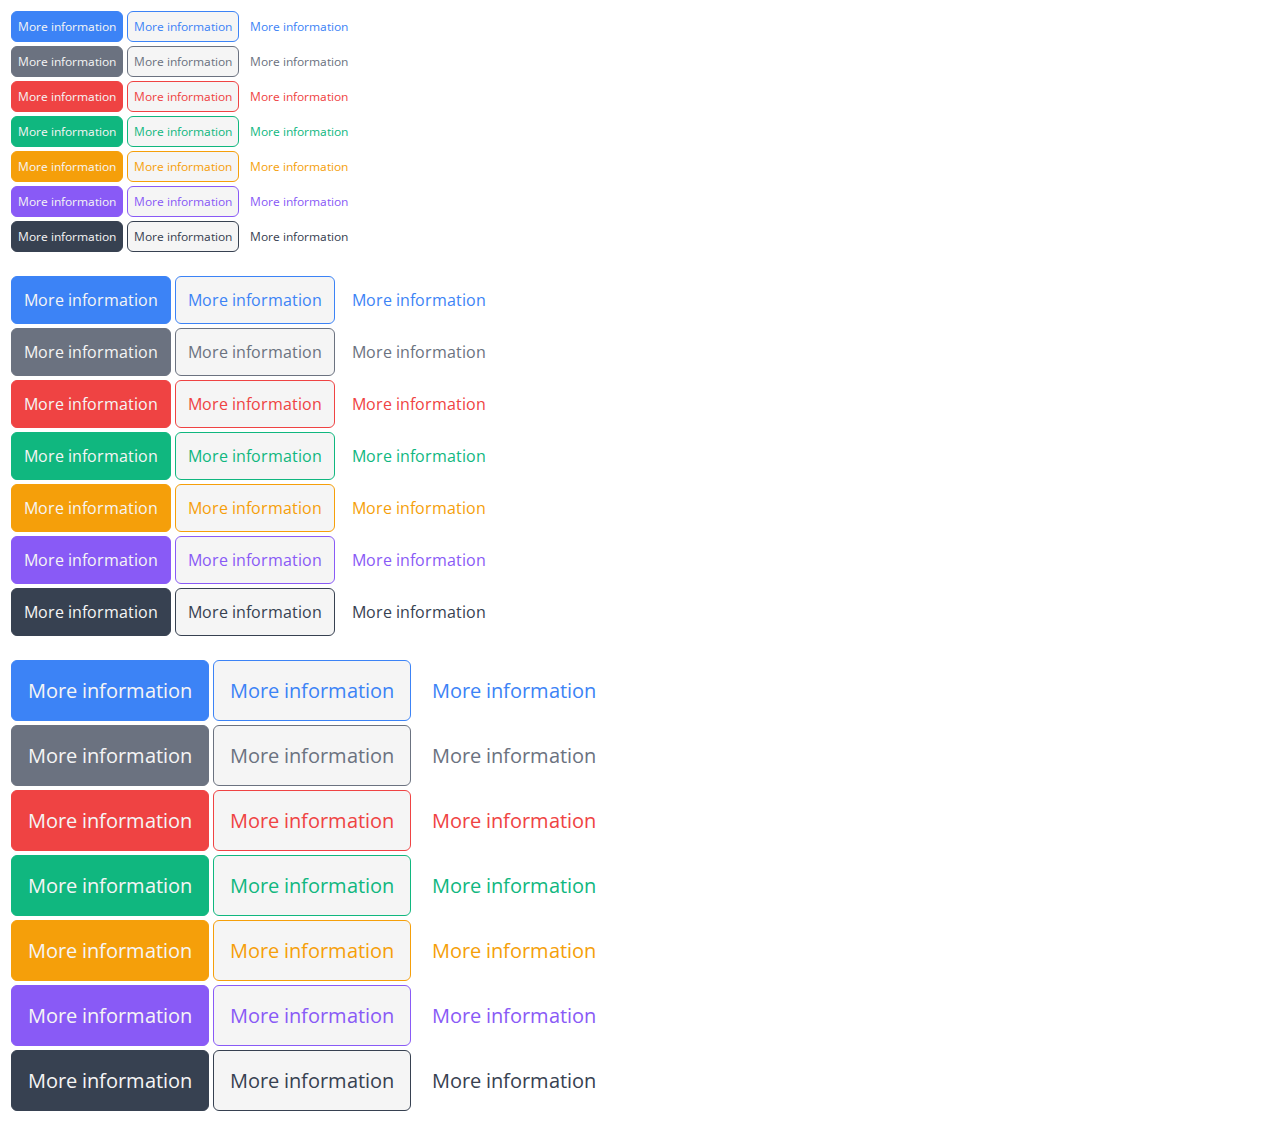
==== index.html @ 3acd59e0 "implemented dark mode" ====
<!DOCTYPE html>
<html lang="en">
<head>
    <meta charset="UTF-8">
    <meta name="viewport" content="width=device-width, initial-scale=1.0">
    <title>Nimbus CSS</title>
    <link rel="stylesheet" href="./css/main.css">

    <style>
        .box {
            background-color: red;
            margin: 10px;
            height: 50px;
            display: flex;
            justify-content: center;
            align-items: center;
        }
    </style>
</head>
<body>

    <!------------------>
    <!-- BUTTON TABLE -->
    <!------------------>

    <!-- Light mode -->
    <table>
        <tr>
            <td><a class="c-button c-button--size-small">More information</a></td>
            <td><a class="c-button c-button--size-small c-button--importance-secondary">More information</a></td>
            <td><a class="c-button c-button--size-small c-button--importance-terciary">More information</a></td>
        </tr>
        <tr>
            <td><a class="c-button c-button--size-small c-button--color-secondary">More information</a></td>
            <td><a class="c-button c-button--size-small c-button--color-secondary c-button--importance-secondary">More information</a></td>
            <td><a class="c-button c-button--size-small c-button--color-secondary c-button--importance-terciary">More information</a></td>
        </tr>
        <tr>
            <td><a class="c-button c-button--size-small c-button--color-danger">More information</a></td>
            <td><a class="c-button c-button--size-small c-button--color-danger c-button--importance-secondary">More information</a></td>
            <td><a class="c-button c-button--size-small c-button--color-danger c-button--importance-terciary">More information</a></td>
        </tr>
        <tr>
            <td><a class="c-button c-button--size-small c-button--color-success">More information</a></td>
            <td><a class="c-button c-button--size-small c-button--color-success c-button--importance-secondary">More information</a></td>
            <td><a class="c-button c-button--size-small c-button--color-success c-button--importance-terciary">More information</a></td>
        </tr>
        <tr>
            <td><a class="c-button c-button--size-small c-button--color-warning">More information</a></td>
            <td><a class="c-button c-button--size-small c-button--color-warning c-button--importance-secondary">More information</a></td>
            <td><a class="c-button c-button--size-small c-button--color-warning c-button--importance-terciary">More information</a></td>
        </tr>
        <tr>
            <td><a class="c-button c-button--size-small c-button--color-info">More information</a></td>
            <td><a class="c-button c-button--size-small c-button--color-info c-button--importance-secondary">More information</a></td>
            <td><a class="c-button c-button--size-small c-button--color-info c-button--importance-terciary">More information</a></td>
        </tr>
        <tr>
            <td><a class="c-button c-button--size-small c-button--color-dark">More information</a></td>
            <td><a class="c-button c-button--size-small c-button--color-dark c-button--importance-secondary">More information</a></td>
            <td><a class="c-button c-button--size-small c-button--color-dark c-button--importance-terciary">More information</a></td>
        </tr>
    </table>

    <br>

    <table>
        <tr>
            <td><a class="c-button">More information</a></td>
            <td><a class="c-button c-button--importance-secondary">More information</a></td>
            <td><a class="c-button c-button--importance-terciary">More information</a></td>
        </tr>
        <tr>
            <td><a class="c-button c-button--color-secondary">More information</a></td>
            <td><a class="c-button c-button--color-secondary c-button--importance-secondary">More information</a></td>
            <td><a class="c-button c-button--color-secondary c-button--importance-terciary">More information</a></td>
        </tr>
        <tr>
            <td><a class="c-button c-button--color-danger">More information</a></td>
            <td><a class="c-button c-button--color-danger c-button--importance-secondary">More information</a></td>
            <td><a class="c-button c-button--color-danger c-button--importance-terciary">More information</a></td>
        </tr>
        <tr>
            <td><a class="c-button c-button--color-success">More information</a></td>
            <td><a class="c-button c-button--color-success c-button--importance-secondary">More information</a></td>
            <td><a class="c-button c-button--color-success c-button--importance-terciary">More information</a></td>
        </tr>
        <tr>
            <td><a class="c-button c-button--color-warning">More information</a></td>
            <td><a class="c-button c-button--color-warning c-button--importance-secondary">More information</a></td>
            <td><a class="c-button c-button--color-warning c-button--importance-terciary">More information</a></td>
        </tr>
        <tr>
            <td><a class="c-button c-button--color-info">More information</a></td>
            <td><a class="c-button c-button--color-info c-button--importance-secondary">More information</a></td>
            <td><a class="c-button c-button--color-info c-button--importance-terciary">More information</a></td>
        </tr>
        <tr>
            <td><a class="c-button c-button--color-dark">More information</a></td>
            <td><a class="c-button c-button--color-dark c-button--importance-secondary">More information</a></td>
            <td><a class="c-button c-button--color-dark c-button--importance-terciary">More information</a></td>
        </tr>
    </table>

    <br>

    <table>
        <tr>
            <td><a class="c-button c-button--size-large">More information</a></td>
            <td><a class="c-button c-button--size-large c-button--importance-secondary">More information</a></td>
            <td><a class="c-button c-button--size-large c-button--importance-terciary">More information</a></td>
        </tr>
        <tr>
            <td><a class="c-button c-button--size-large c-button--color-secondary">More information</a></td>
            <td><a class="c-button c-button--size-large c-button--color-secondary c-button--importance-secondary">More information</a></td>
            <td><a class="c-button c-button--size-large c-button--color-secondary c-button--importance-terciary">More information</a></td>
        </tr>
        <tr>
            <td><a class="c-button c-button--size-large c-button--color-danger">More information</a></td>
            <td><a class="c-button c-button--size-large c-button--color-danger c-button--importance-secondary">More information</a></td>
            <td><a class="c-button c-button--size-large c-button--color-danger c-button--importance-terciary">More information</a></td>
        </tr>
        <tr>
            <td><a class="c-button c-button--size-large c-button--color-success">More information</a></td>
            <td><a class="c-button c-button--size-large c-button--color-success c-button--importance-secondary">More information</a></td>
            <td><a class="c-button c-button--size-large c-button--color-success c-button--importance-terciary">More information</a></td>
        </tr>
        <tr>
            <td><a class="c-button c-button--size-large c-button--color-warning">More information</a></td>
            <td><a class="c-button c-button--size-large c-button--color-warning c-button--importance-secondary">More information</a></td>
            <td><a class="c-button c-button--size-large c-button--color-warning c-button--importance-terciary">More information</a></td>
        </tr>
        <tr>
            <td><a class="c-button c-button--size-large c-button--color-info">More information</a></td>
            <td><a class="c-button c-button--size-large c-button--color-info c-button--importance-secondary">More information</a></td>
            <td><a class="c-button c-button--size-large c-button--color-info c-button--importance-terciary">More information</a></td>
        </tr>
        <tr>
            <td><a class="c-button c-button--size-large c-button--color-dark">More information</a></td>
            <td><a class="c-button c-button--size-large c-button--color-dark c-button--importance-secondary">More information</a></td>
            <td><a class="c-button c-button--size-large c-button--color-dark c-button--importance-terciary">More information</a></td>
        </tr>
    </table>
</body>
</html>
---- css/main.css ----
/* Utilities */
/*
Nimbus CSS - Made by alesbe (https://github.com/alesbe)
MIT License - 2023
*/
/* Layouts */
@import url("https://fonts.googleapis.com/css2?family=Open+Sans:ital,wght@0,300..800;1,300..800&display=swap");
.l-area-2 {
  display: grid;
  grid-template-areas: "ab";
}
.l-area-2--ab {
  grid-template-areas: "ab";
}
.l-area-2--ab-vertical {
  grid-template-areas: "a""b";
}
.l-area-2--ab-horizontal {
  grid-template-areas: "a b ";
}
.l-area-2--ba {
  grid-template-areas: "ba";
}
.l-area-2--ba-vertical {
  grid-template-areas: "b""a";
}
.l-area-2--ba-horizontal {
  grid-template-areas: "b a ";
}
.l-area__a {
  grid-area: a;
}
.l-area__b {
  grid-area: b;
}
.l-area-3 {
  display: grid;
  grid-template-areas: "abc";
}
.l-area-3--abc {
  grid-template-areas: "abc";
}
.l-area-3--abc-vertical {
  grid-template-areas: "a""b""c";
}
.l-area-3--abc-horizontal {
  grid-template-areas: "a b c ";
}
.l-area-3--acb {
  grid-template-areas: "acb";
}
.l-area-3--acb-vertical {
  grid-template-areas: "a""c""b";
}
.l-area-3--acb-horizontal {
  grid-template-areas: "a c b ";
}
.l-area-3--bac {
  grid-template-areas: "bac";
}
.l-area-3--bac-vertical {
  grid-template-areas: "b""a""c";
}
.l-area-3--bac-horizontal {
  grid-template-areas: "b a c ";
}
.l-area-3--bca {
  grid-template-areas: "bca";
}
.l-area-3--bca-vertical {
  grid-template-areas: "b""c""a";
}
.l-area-3--bca-horizontal {
  grid-template-areas: "b c a ";
}
.l-area-3--cab {
  grid-template-areas: "cab";
}
.l-area-3--cab-vertical {
  grid-template-areas: "c""a""b";
}
.l-area-3--cab-horizontal {
  grid-template-areas: "c a b ";
}
.l-area-3--cba {
  grid-template-areas: "cba";
}
.l-area-3--cba-vertical {
  grid-template-areas: "c""b""a";
}
.l-area-3--cba-horizontal {
  grid-template-areas: "c b a ";
}
.l-area__a {
  grid-area: a;
}
.l-area__b {
  grid-area: b;
}
.l-area__c {
  grid-area: c;
}
.l-area-4 {
  display: grid;
  grid-template-areas: "abcd";
}
.l-area-4--abcd {
  grid-template-areas: "abcd";
}
.l-area-4--abcd-vertical {
  grid-template-areas: "a""b""c""d";
}
.l-area-4--abcd-horizontal {
  grid-template-areas: "a b c d ";
}
.l-area-4--bacd {
  grid-template-areas: "bacd";
}
.l-area-4--bacd-vertical {
  grid-template-areas: "b""a""c""d";
}
.l-area-4--bacd-horizontal {
  grid-template-areas: "b a c d ";
}
.l-area-4--cabd {
  grid-template-areas: "cabd";
}
.l-area-4--cabd-vertical {
  grid-template-areas: "c""a""b""d";
}
.l-area-4--cabd-horizontal {
  grid-template-areas: "c a b d ";
}
.l-area-4--acbd {
  grid-template-areas: "acbd";
}
.l-area-4--acbd-vertical {
  grid-template-areas: "a""c""b""d";
}
.l-area-4--acbd-horizontal {
  grid-template-areas: "a c b d ";
}
.l-area-4--bcad {
  grid-template-areas: "bcad";
}
.l-area-4--bcad-vertical {
  grid-template-areas: "b""c""a""d";
}
.l-area-4--bcad-horizontal {
  grid-template-areas: "b c a d ";
}
.l-area-4--cbad {
  grid-template-areas: "cbad";
}
.l-area-4--cbad-vertical {
  grid-template-areas: "c""b""a""d";
}
.l-area-4--cbad-horizontal {
  grid-template-areas: "c b a d ";
}
.l-area-4--cbda {
  grid-template-areas: "cbda";
}
.l-area-4--cbda-vertical {
  grid-template-areas: "c""b""d""a";
}
.l-area-4--cbda-horizontal {
  grid-template-areas: "c b d a ";
}
.l-area-4--bcda {
  grid-template-areas: "bcda";
}
.l-area-4--bcda-vertical {
  grid-template-areas: "b""c""d""a";
}
.l-area-4--bcda-horizontal {
  grid-template-areas: "b c d a ";
}
.l-area-4--dcba {
  grid-template-areas: "dcba";
}
.l-area-4--dcba-vertical {
  grid-template-areas: "d""c""b""a";
}
.l-area-4--dcba-horizontal {
  grid-template-areas: "d c b a ";
}
.l-area-4--cdba {
  grid-template-areas: "cdba";
}
.l-area-4--cdba-vertical {
  grid-template-areas: "c""d""b""a";
}
.l-area-4--cdba-horizontal {
  grid-template-areas: "c d b a ";
}
.l-area-4--bdca {
  grid-template-areas: "bdca";
}
.l-area-4--bdca-vertical {
  grid-template-areas: "b""d""c""a";
}
.l-area-4--bdca-horizontal {
  grid-template-areas: "b d c a ";
}
.l-area-4--dbca {
  grid-template-areas: "dbca";
}
.l-area-4--dbca-vertical {
  grid-template-areas: "d""b""c""a";
}
.l-area-4--dbca-horizontal {
  grid-template-areas: "d b c a ";
}
.l-area-4--dacb {
  grid-template-areas: "dacb";
}
.l-area-4--dacb-vertical {
  grid-template-areas: "d""a""c""b";
}
.l-area-4--dacb-horizontal {
  grid-template-areas: "d a c b ";
}
.l-area-4--adcb {
  grid-template-areas: "adcb";
}
.l-area-4--adcb-vertical {
  grid-template-areas: "a""d""c""b";
}
.l-area-4--adcb-horizontal {
  grid-template-areas: "a d c b ";
}
.l-area-4--cdab {
  grid-template-areas: "cdab";
}
.l-area-4--cdab-vertical {
  grid-template-areas: "c""d""a""b";
}
.l-area-4--cdab-horizontal {
  grid-template-areas: "c d a b ";
}
.l-area-4--dcab {
  grid-template-areas: "dcab";
}
.l-area-4--dcab-vertical {
  grid-template-areas: "d""c""a""b";
}
.l-area-4--dcab-horizontal {
  grid-template-areas: "d c a b ";
}
.l-area-4--acdb {
  grid-template-areas: "acdb";
}
.l-area-4--acdb-vertical {
  grid-template-areas: "a""c""d""b";
}
.l-area-4--acdb-horizontal {
  grid-template-areas: "a c d b ";
}
.l-area-4--cadb {
  grid-template-areas: "cadb";
}
.l-area-4--cadb-vertical {
  grid-template-areas: "c""a""d""b";
}
.l-area-4--cadb-horizontal {
  grid-template-areas: "c a d b ";
}
.l-area-4--badc {
  grid-template-areas: "badc";
}
.l-area-4--badc-vertical {
  grid-template-areas: "b""a""d""c";
}
.l-area-4--badc-horizontal {
  grid-template-areas: "b a d c ";
}
.l-area-4--abdc {
  grid-template-areas: "abdc";
}
.l-area-4--abdc-vertical {
  grid-template-areas: "a""b""d""c";
}
.l-area-4--abdc-horizontal {
  grid-template-areas: "a b d c ";
}
.l-area-4--dbac {
  grid-template-areas: "dbac";
}
.l-area-4--dbac-vertical {
  grid-template-areas: "d""b""a""c";
}
.l-area-4--dbac-horizontal {
  grid-template-areas: "d b a c ";
}
.l-area-4--bdac {
  grid-template-areas: "bdac";
}
.l-area-4--bdac-vertical {
  grid-template-areas: "b""d""a""c";
}
.l-area-4--bdac-horizontal {
  grid-template-areas: "b d a c ";
}
.l-area-4--adbc {
  grid-template-areas: "adbc";
}
.l-area-4--adbc-vertical {
  grid-template-areas: "a""d""b""c";
}
.l-area-4--adbc-horizontal {
  grid-template-areas: "a d b c ";
}
.l-area-4--dabc {
  grid-template-areas: "dabc";
}
.l-area-4--dabc-vertical {
  grid-template-areas: "d""a""b""c";
}
.l-area-4--dabc-horizontal {
  grid-template-areas: "d a b c ";
}
.l-area__a {
  grid-area: a;
}
.l-area__b {
  grid-area: b;
}
.l-area__c {
  grid-area: c;
}
.l-area__d {
  grid-area: d;
}

@media (min-width: 576px) {
  .l-area-2\@movil {
    display: grid;
    grid-template-areas: "ab";
  }
  .l-area-2--ab\@movil {
    grid-template-areas: "ab";
  }
  .l-area-2--ab-vertical\@movil {
    grid-template-areas: "a""b";
  }
  .l-area-2--ab-horizontal\@movil {
    grid-template-areas: "a b ";
  }
  .l-area-2--ba\@movil {
    grid-template-areas: "ba";
  }
  .l-area-2--ba-vertical\@movil {
    grid-template-areas: "b""a";
  }
  .l-area-2--ba-horizontal\@movil {
    grid-template-areas: "b a ";
  }
  .l-area__a\@movil {
    grid-area: a;
  }
  .l-area__b\@movil {
    grid-area: b;
  }
  .l-area-3\@movil {
    display: grid;
    grid-template-areas: "abc";
  }
  .l-area-3--abc\@movil {
    grid-template-areas: "abc";
  }
  .l-area-3--abc-vertical\@movil {
    grid-template-areas: "a""b""c";
  }
  .l-area-3--abc-horizontal\@movil {
    grid-template-areas: "a b c ";
  }
  .l-area-3--acb\@movil {
    grid-template-areas: "acb";
  }
  .l-area-3--acb-vertical\@movil {
    grid-template-areas: "a""c""b";
  }
  .l-area-3--acb-horizontal\@movil {
    grid-template-areas: "a c b ";
  }
  .l-area-3--bac\@movil {
    grid-template-areas: "bac";
  }
  .l-area-3--bac-vertical\@movil {
    grid-template-areas: "b""a""c";
  }
  .l-area-3--bac-horizontal\@movil {
    grid-template-areas: "b a c ";
  }
  .l-area-3--bca\@movil {
    grid-template-areas: "bca";
  }
  .l-area-3--bca-vertical\@movil {
    grid-template-areas: "b""c""a";
  }
  .l-area-3--bca-horizontal\@movil {
    grid-template-areas: "b c a ";
  }
  .l-area-3--cab\@movil {
    grid-template-areas: "cab";
  }
  .l-area-3--cab-vertical\@movil {
    grid-template-areas: "c""a""b";
  }
  .l-area-3--cab-horizontal\@movil {
    grid-template-areas: "c a b ";
  }
  .l-area-3--cba\@movil {
    grid-template-areas: "cba";
  }
  .l-area-3--cba-vertical\@movil {
    grid-template-areas: "c""b""a";
  }
  .l-area-3--cba-horizontal\@movil {
    grid-template-areas: "c b a ";
  }
  .l-area__a\@movil {
    grid-area: a;
  }
  .l-area__b\@movil {
    grid-area: b;
  }
  .l-area__c\@movil {
    grid-area: c;
  }
  .l-area-4\@movil {
    display: grid;
    grid-template-areas: "abcd";
  }
  .l-area-4--abcd\@movil {
    grid-template-areas: "abcd";
  }
  .l-area-4--abcd-vertical\@movil {
    grid-template-areas: "a""b""c""d";
  }
  .l-area-4--abcd-horizontal\@movil {
    grid-template-areas: "a b c d ";
  }
  .l-area-4--bacd\@movil {
    grid-template-areas: "bacd";
  }
  .l-area-4--bacd-vertical\@movil {
    grid-template-areas: "b""a""c""d";
  }
  .l-area-4--bacd-horizontal\@movil {
    grid-template-areas: "b a c d ";
  }
  .l-area-4--cabd\@movil {
    grid-template-areas: "cabd";
  }
  .l-area-4--cabd-vertical\@movil {
    grid-template-areas: "c""a""b""d";
  }
  .l-area-4--cabd-horizontal\@movil {
    grid-template-areas: "c a b d ";
  }
  .l-area-4--acbd\@movil {
    grid-template-areas: "acbd";
  }
  .l-area-4--acbd-vertical\@movil {
    grid-template-areas: "a""c""b""d";
  }
  .l-area-4--acbd-horizontal\@movil {
    grid-template-areas: "a c b d ";
  }
  .l-area-4--bcad\@movil {
    grid-template-areas: "bcad";
  }
  .l-area-4--bcad-vertical\@movil {
    grid-template-areas: "b""c""a""d";
  }
  .l-area-4--bcad-horizontal\@movil {
    grid-template-areas: "b c a d ";
  }
  .l-area-4--cbad\@movil {
    grid-template-areas: "cbad";
  }
  .l-area-4--cbad-vertical\@movil {
    grid-template-areas: "c""b""a""d";
  }
  .l-area-4--cbad-horizontal\@movil {
    grid-template-areas: "c b a d ";
  }
  .l-area-4--cbda\@movil {
    grid-template-areas: "cbda";
  }
  .l-area-4--cbda-vertical\@movil {
    grid-template-areas: "c""b""d""a";
  }
  .l-area-4--cbda-horizontal\@movil {
    grid-template-areas: "c b d a ";
  }
  .l-area-4--bcda\@movil {
    grid-template-areas: "bcda";
  }
  .l-area-4--bcda-vertical\@movil {
    grid-template-areas: "b""c""d""a";
  }
  .l-area-4--bcda-horizontal\@movil {
    grid-template-areas: "b c d a ";
  }
  .l-area-4--dcba\@movil {
    grid-template-areas: "dcba";
  }
  .l-area-4--dcba-vertical\@movil {
    grid-template-areas: "d""c""b""a";
  }
  .l-area-4--dcba-horizontal\@movil {
    grid-template-areas: "d c b a ";
  }
  .l-area-4--cdba\@movil {
    grid-template-areas: "cdba";
  }
  .l-area-4--cdba-vertical\@movil {
    grid-template-areas: "c""d""b""a";
  }
  .l-area-4--cdba-horizontal\@movil {
    grid-template-areas: "c d b a ";
  }
  .l-area-4--bdca\@movil {
    grid-template-areas: "bdca";
  }
  .l-area-4--bdca-vertical\@movil {
    grid-template-areas: "b""d""c""a";
  }
  .l-area-4--bdca-horizontal\@movil {
    grid-template-areas: "b d c a ";
  }
  .l-area-4--dbca\@movil {
    grid-template-areas: "dbca";
  }
  .l-area-4--dbca-vertical\@movil {
    grid-template-areas: "d""b""c""a";
  }
  .l-area-4--dbca-horizontal\@movil {
    grid-template-areas: "d b c a ";
  }
  .l-area-4--dacb\@movil {
    grid-template-areas: "dacb";
  }
  .l-area-4--dacb-vertical\@movil {
    grid-template-areas: "d""a""c""b";
  }
  .l-area-4--dacb-horizontal\@movil {
    grid-template-areas: "d a c b ";
  }
  .l-area-4--adcb\@movil {
    grid-template-areas: "adcb";
  }
  .l-area-4--adcb-vertical\@movil {
    grid-template-areas: "a""d""c""b";
  }
  .l-area-4--adcb-horizontal\@movil {
    grid-template-areas: "a d c b ";
  }
  .l-area-4--cdab\@movil {
    grid-template-areas: "cdab";
  }
  .l-area-4--cdab-vertical\@movil {
    grid-template-areas: "c""d""a""b";
  }
  .l-area-4--cdab-horizontal\@movil {
    grid-template-areas: "c d a b ";
  }
  .l-area-4--dcab\@movil {
    grid-template-areas: "dcab";
  }
  .l-area-4--dcab-vertical\@movil {
    grid-template-areas: "d""c""a""b";
  }
  .l-area-4--dcab-horizontal\@movil {
    grid-template-areas: "d c a b ";
  }
  .l-area-4--acdb\@movil {
    grid-template-areas: "acdb";
  }
  .l-area-4--acdb-vertical\@movil {
    grid-template-areas: "a""c""d""b";
  }
  .l-area-4--acdb-horizontal\@movil {
    grid-template-areas: "a c d b ";
  }
  .l-area-4--cadb\@movil {
    grid-template-areas: "cadb";
  }
  .l-area-4--cadb-vertical\@movil {
    grid-template-areas: "c""a""d""b";
  }
  .l-area-4--cadb-horizontal\@movil {
    grid-template-areas: "c a d b ";
  }
  .l-area-4--badc\@movil {
    grid-template-areas: "badc";
  }
  .l-area-4--badc-vertical\@movil {
    grid-template-areas: "b""a""d""c";
  }
  .l-area-4--badc-horizontal\@movil {
    grid-template-areas: "b a d c ";
  }
  .l-area-4--abdc\@movil {
    grid-template-areas: "abdc";
  }
  .l-area-4--abdc-vertical\@movil {
    grid-template-areas: "a""b""d""c";
  }
  .l-area-4--abdc-horizontal\@movil {
    grid-template-areas: "a b d c ";
  }
  .l-area-4--dbac\@movil {
    grid-template-areas: "dbac";
  }
  .l-area-4--dbac-vertical\@movil {
    grid-template-areas: "d""b""a""c";
  }
  .l-area-4--dbac-horizontal\@movil {
    grid-template-areas: "d b a c ";
  }
  .l-area-4--bdac\@movil {
    grid-template-areas: "bdac";
  }
  .l-area-4--bdac-vertical\@movil {
    grid-template-areas: "b""d""a""c";
  }
  .l-area-4--bdac-horizontal\@movil {
    grid-template-areas: "b d a c ";
  }
  .l-area-4--adbc\@movil {
    grid-template-areas: "adbc";
  }
  .l-area-4--adbc-vertical\@movil {
    grid-template-areas: "a""d""b""c";
  }
  .l-area-4--adbc-horizontal\@movil {
    grid-template-areas: "a d b c ";
  }
  .l-area-4--dabc\@movil {
    grid-template-areas: "dabc";
  }
  .l-area-4--dabc-vertical\@movil {
    grid-template-areas: "d""a""b""c";
  }
  .l-area-4--dabc-horizontal\@movil {
    grid-template-areas: "d a b c ";
  }
  .l-area__a\@movil {
    grid-area: a;
  }
  .l-area__b\@movil {
    grid-area: b;
  }
  .l-area__c\@movil {
    grid-area: c;
  }
  .l-area__d\@movil {
    grid-area: d;
  }
}
@media (min-width: 768px) {
  .l-area-2\@tablet {
    display: grid;
    grid-template-areas: "ab";
  }
  .l-area-2--ab\@tablet {
    grid-template-areas: "ab";
  }
  .l-area-2--ab-vertical\@tablet {
    grid-template-areas: "a""b";
  }
  .l-area-2--ab-horizontal\@tablet {
    grid-template-areas: "a b ";
  }
  .l-area-2--ba\@tablet {
    grid-template-areas: "ba";
  }
  .l-area-2--ba-vertical\@tablet {
    grid-template-areas: "b""a";
  }
  .l-area-2--ba-horizontal\@tablet {
    grid-template-areas: "b a ";
  }
  .l-area__a\@tablet {
    grid-area: a;
  }
  .l-area__b\@tablet {
    grid-area: b;
  }
  .l-area-3\@tablet {
    display: grid;
    grid-template-areas: "abc";
  }
  .l-area-3--abc\@tablet {
    grid-template-areas: "abc";
  }
  .l-area-3--abc-vertical\@tablet {
    grid-template-areas: "a""b""c";
  }
  .l-area-3--abc-horizontal\@tablet {
    grid-template-areas: "a b c ";
  }
  .l-area-3--acb\@tablet {
    grid-template-areas: "acb";
  }
  .l-area-3--acb-vertical\@tablet {
    grid-template-areas: "a""c""b";
  }
  .l-area-3--acb-horizontal\@tablet {
    grid-template-areas: "a c b ";
  }
  .l-area-3--bac\@tablet {
    grid-template-areas: "bac";
  }
  .l-area-3--bac-vertical\@tablet {
    grid-template-areas: "b""a""c";
  }
  .l-area-3--bac-horizontal\@tablet {
    grid-template-areas: "b a c ";
  }
  .l-area-3--bca\@tablet {
    grid-template-areas: "bca";
  }
  .l-area-3--bca-vertical\@tablet {
    grid-template-areas: "b""c""a";
  }
  .l-area-3--bca-horizontal\@tablet {
    grid-template-areas: "b c a ";
  }
  .l-area-3--cab\@tablet {
    grid-template-areas: "cab";
  }
  .l-area-3--cab-vertical\@tablet {
    grid-template-areas: "c""a""b";
  }
  .l-area-3--cab-horizontal\@tablet {
    grid-template-areas: "c a b ";
  }
  .l-area-3--cba\@tablet {
    grid-template-areas: "cba";
  }
  .l-area-3--cba-vertical\@tablet {
    grid-template-areas: "c""b""a";
  }
  .l-area-3--cba-horizontal\@tablet {
    grid-template-areas: "c b a ";
  }
  .l-area__a\@tablet {
    grid-area: a;
  }
  .l-area__b\@tablet {
    grid-area: b;
  }
  .l-area__c\@tablet {
    grid-area: c;
  }
  .l-area-4\@tablet {
    display: grid;
    grid-template-areas: "abcd";
  }
  .l-area-4--abcd\@tablet {
    grid-template-areas: "abcd";
  }
  .l-area-4--abcd-vertical\@tablet {
    grid-template-areas: "a""b""c""d";
  }
  .l-area-4--abcd-horizontal\@tablet {
    grid-template-areas: "a b c d ";
  }
  .l-area-4--bacd\@tablet {
    grid-template-areas: "bacd";
  }
  .l-area-4--bacd-vertical\@tablet {
    grid-template-areas: "b""a""c""d";
  }
  .l-area-4--bacd-horizontal\@tablet {
    grid-template-areas: "b a c d ";
  }
  .l-area-4--cabd\@tablet {
    grid-template-areas: "cabd";
  }
  .l-area-4--cabd-vertical\@tablet {
    grid-template-areas: "c""a""b""d";
  }
  .l-area-4--cabd-horizontal\@tablet {
    grid-template-areas: "c a b d ";
  }
  .l-area-4--acbd\@tablet {
    grid-template-areas: "acbd";
  }
  .l-area-4--acbd-vertical\@tablet {
    grid-template-areas: "a""c""b""d";
  }
  .l-area-4--acbd-horizontal\@tablet {
    grid-template-areas: "a c b d ";
  }
  .l-area-4--bcad\@tablet {
    grid-template-areas: "bcad";
  }
  .l-area-4--bcad-vertical\@tablet {
    grid-template-areas: "b""c""a""d";
  }
  .l-area-4--bcad-horizontal\@tablet {
    grid-template-areas: "b c a d ";
  }
  .l-area-4--cbad\@tablet {
    grid-template-areas: "cbad";
  }
  .l-area-4--cbad-vertical\@tablet {
    grid-template-areas: "c""b""a""d";
  }
  .l-area-4--cbad-horizontal\@tablet {
    grid-template-areas: "c b a d ";
  }
  .l-area-4--cbda\@tablet {
    grid-template-areas: "cbda";
  }
  .l-area-4--cbda-vertical\@tablet {
    grid-template-areas: "c""b""d""a";
  }
  .l-area-4--cbda-horizontal\@tablet {
    grid-template-areas: "c b d a ";
  }
  .l-area-4--bcda\@tablet {
    grid-template-areas: "bcda";
  }
  .l-area-4--bcda-vertical\@tablet {
    grid-template-areas: "b""c""d""a";
  }
  .l-area-4--bcda-horizontal\@tablet {
    grid-template-areas: "b c d a ";
  }
  .l-area-4--dcba\@tablet {
    grid-template-areas: "dcba";
  }
  .l-area-4--dcba-vertical\@tablet {
    grid-template-areas: "d""c""b""a";
  }
  .l-area-4--dcba-horizontal\@tablet {
    grid-template-areas: "d c b a ";
  }
  .l-area-4--cdba\@tablet {
    grid-template-areas: "cdba";
  }
  .l-area-4--cdba-vertical\@tablet {
    grid-template-areas: "c""d""b""a";
  }
  .l-area-4--cdba-horizontal\@tablet {
    grid-template-areas: "c d b a ";
  }
  .l-area-4--bdca\@tablet {
    grid-template-areas: "bdca";
  }
  .l-area-4--bdca-vertical\@tablet {
    grid-template-areas: "b""d""c""a";
  }
  .l-area-4--bdca-horizontal\@tablet {
    grid-template-areas: "b d c a ";
  }
  .l-area-4--dbca\@tablet {
    grid-template-areas: "dbca";
  }
  .l-area-4--dbca-vertical\@tablet {
    grid-template-areas: "d""b""c""a";
  }
  .l-area-4--dbca-horizontal\@tablet {
    grid-template-areas: "d b c a ";
  }
  .l-area-4--dacb\@tablet {
    grid-template-areas: "dacb";
  }
  .l-area-4--dacb-vertical\@tablet {
    grid-template-areas: "d""a""c""b";
  }
  .l-area-4--dacb-horizontal\@tablet {
    grid-template-areas: "d a c b ";
  }
  .l-area-4--adcb\@tablet {
    grid-template-areas: "adcb";
  }
  .l-area-4--adcb-vertical\@tablet {
    grid-template-areas: "a""d""c""b";
  }
  .l-area-4--adcb-horizontal\@tablet {
    grid-template-areas: "a d c b ";
  }
  .l-area-4--cdab\@tablet {
    grid-template-areas: "cdab";
  }
  .l-area-4--cdab-vertical\@tablet {
    grid-template-areas: "c""d""a""b";
  }
  .l-area-4--cdab-horizontal\@tablet {
    grid-template-areas: "c d a b ";
  }
  .l-area-4--dcab\@tablet {
    grid-template-areas: "dcab";
  }
  .l-area-4--dcab-vertical\@tablet {
    grid-template-areas: "d""c""a""b";
  }
  .l-area-4--dcab-horizontal\@tablet {
    grid-template-areas: "d c a b ";
  }
  .l-area-4--acdb\@tablet {
    grid-template-areas: "acdb";
  }
  .l-area-4--acdb-vertical\@tablet {
    grid-template-areas: "a""c""d""b";
  }
  .l-area-4--acdb-horizontal\@tablet {
    grid-template-areas: "a c d b ";
  }
  .l-area-4--cadb\@tablet {
    grid-template-areas: "cadb";
  }
  .l-area-4--cadb-vertical\@tablet {
    grid-template-areas: "c""a""d""b";
  }
  .l-area-4--cadb-horizontal\@tablet {
    grid-template-areas: "c a d b ";
  }
  .l-area-4--badc\@tablet {
    grid-template-areas: "badc";
  }
  .l-area-4--badc-vertical\@tablet {
    grid-template-areas: "b""a""d""c";
  }
  .l-area-4--badc-horizontal\@tablet {
    grid-template-areas: "b a d c ";
  }
  .l-area-4--abdc\@tablet {
    grid-template-areas: "abdc";
  }
  .l-area-4--abdc-vertical\@tablet {
    grid-template-areas: "a""b""d""c";
  }
  .l-area-4--abdc-horizontal\@tablet {
    grid-template-areas: "a b d c ";
  }
  .l-area-4--dbac\@tablet {
    grid-template-areas: "dbac";
  }
  .l-area-4--dbac-vertical\@tablet {
    grid-template-areas: "d""b""a""c";
  }
  .l-area-4--dbac-horizontal\@tablet {
    grid-template-areas: "d b a c ";
  }
  .l-area-4--bdac\@tablet {
    grid-template-areas: "bdac";
  }
  .l-area-4--bdac-vertical\@tablet {
    grid-template-areas: "b""d""a""c";
  }
  .l-area-4--bdac-horizontal\@tablet {
    grid-template-areas: "b d a c ";
  }
  .l-area-4--adbc\@tablet {
    grid-template-areas: "adbc";
  }
  .l-area-4--adbc-vertical\@tablet {
    grid-template-areas: "a""d""b""c";
  }
  .l-area-4--adbc-horizontal\@tablet {
    grid-template-areas: "a d b c ";
  }
  .l-area-4--dabc\@tablet {
    grid-template-areas: "dabc";
  }
  .l-area-4--dabc-vertical\@tablet {
    grid-template-areas: "d""a""b""c";
  }
  .l-area-4--dabc-horizontal\@tablet {
    grid-template-areas: "d a b c ";
  }
  .l-area__a\@tablet {
    grid-area: a;
  }
  .l-area__b\@tablet {
    grid-area: b;
  }
  .l-area__c\@tablet {
    grid-area: c;
  }
  .l-area__d\@tablet {
    grid-area: d;
  }
}
@media (min-width: 992px) {
  .l-area-2\@desktop {
    display: grid;
    grid-template-areas: "ab";
  }
  .l-area-2--ab\@desktop {
    grid-template-areas: "ab";
  }
  .l-area-2--ab-vertical\@desktop {
    grid-template-areas: "a""b";
  }
  .l-area-2--ab-horizontal\@desktop {
    grid-template-areas: "a b ";
  }
  .l-area-2--ba\@desktop {
    grid-template-areas: "ba";
  }
  .l-area-2--ba-vertical\@desktop {
    grid-template-areas: "b""a";
  }
  .l-area-2--ba-horizontal\@desktop {
    grid-template-areas: "b a ";
  }
  .l-area__a\@desktop {
    grid-area: a;
  }
  .l-area__b\@desktop {
    grid-area: b;
  }
  .l-area-3\@desktop {
    display: grid;
    grid-template-areas: "abc";
  }
  .l-area-3--abc\@desktop {
    grid-template-areas: "abc";
  }
  .l-area-3--abc-vertical\@desktop {
    grid-template-areas: "a""b""c";
  }
  .l-area-3--abc-horizontal\@desktop {
    grid-template-areas: "a b c ";
  }
  .l-area-3--acb\@desktop {
    grid-template-areas: "acb";
  }
  .l-area-3--acb-vertical\@desktop {
    grid-template-areas: "a""c""b";
  }
  .l-area-3--acb-horizontal\@desktop {
    grid-template-areas: "a c b ";
  }
  .l-area-3--bac\@desktop {
    grid-template-areas: "bac";
  }
  .l-area-3--bac-vertical\@desktop {
    grid-template-areas: "b""a""c";
  }
  .l-area-3--bac-horizontal\@desktop {
    grid-template-areas: "b a c ";
  }
  .l-area-3--bca\@desktop {
    grid-template-areas: "bca";
  }
  .l-area-3--bca-vertical\@desktop {
    grid-template-areas: "b""c""a";
  }
  .l-area-3--bca-horizontal\@desktop {
    grid-template-areas: "b c a ";
  }
  .l-area-3--cab\@desktop {
    grid-template-areas: "cab";
  }
  .l-area-3--cab-vertical\@desktop {
    grid-template-areas: "c""a""b";
  }
  .l-area-3--cab-horizontal\@desktop {
    grid-template-areas: "c a b ";
  }
  .l-area-3--cba\@desktop {
    grid-template-areas: "cba";
  }
  .l-area-3--cba-vertical\@desktop {
    grid-template-areas: "c""b""a";
  }
  .l-area-3--cba-horizontal\@desktop {
    grid-template-areas: "c b a ";
  }
  .l-area__a\@desktop {
    grid-area: a;
  }
  .l-area__b\@desktop {
    grid-area: b;
  }
  .l-area__c\@desktop {
    grid-area: c;
  }
  .l-area-4\@desktop {
    display: grid;
    grid-template-areas: "abcd";
  }
  .l-area-4--abcd\@desktop {
    grid-template-areas: "abcd";
  }
  .l-area-4--abcd-vertical\@desktop {
    grid-template-areas: "a""b""c""d";
  }
  .l-area-4--abcd-horizontal\@desktop {
    grid-template-areas: "a b c d ";
  }
  .l-area-4--bacd\@desktop {
    grid-template-areas: "bacd";
  }
  .l-area-4--bacd-vertical\@desktop {
    grid-template-areas: "b""a""c""d";
  }
  .l-area-4--bacd-horizontal\@desktop {
    grid-template-areas: "b a c d ";
  }
  .l-area-4--cabd\@desktop {
    grid-template-areas: "cabd";
  }
  .l-area-4--cabd-vertical\@desktop {
    grid-template-areas: "c""a""b""d";
  }
  .l-area-4--cabd-horizontal\@desktop {
    grid-template-areas: "c a b d ";
  }
  .l-area-4--acbd\@desktop {
    grid-template-areas: "acbd";
  }
  .l-area-4--acbd-vertical\@desktop {
    grid-template-areas: "a""c""b""d";
  }
  .l-area-4--acbd-horizontal\@desktop {
    grid-template-areas: "a c b d ";
  }
  .l-area-4--bcad\@desktop {
    grid-template-areas: "bcad";
  }
  .l-area-4--bcad-vertical\@desktop {
    grid-template-areas: "b""c""a""d";
  }
  .l-area-4--bcad-horizontal\@desktop {
    grid-template-areas: "b c a d ";
  }
  .l-area-4--cbad\@desktop {
    grid-template-areas: "cbad";
  }
  .l-area-4--cbad-vertical\@desktop {
    grid-template-areas: "c""b""a""d";
  }
  .l-area-4--cbad-horizontal\@desktop {
    grid-template-areas: "c b a d ";
  }
  .l-area-4--cbda\@desktop {
    grid-template-areas: "cbda";
  }
  .l-area-4--cbda-vertical\@desktop {
    grid-template-areas: "c""b""d""a";
  }
  .l-area-4--cbda-horizontal\@desktop {
    grid-template-areas: "c b d a ";
  }
  .l-area-4--bcda\@desktop {
    grid-template-areas: "bcda";
  }
  .l-area-4--bcda-vertical\@desktop {
    grid-template-areas: "b""c""d""a";
  }
  .l-area-4--bcda-horizontal\@desktop {
    grid-template-areas: "b c d a ";
  }
  .l-area-4--dcba\@desktop {
    grid-template-areas: "dcba";
  }
  .l-area-4--dcba-vertical\@desktop {
    grid-template-areas: "d""c""b""a";
  }
  .l-area-4--dcba-horizontal\@desktop {
    grid-template-areas: "d c b a ";
  }
  .l-area-4--cdba\@desktop {
    grid-template-areas: "cdba";
  }
  .l-area-4--cdba-vertical\@desktop {
    grid-template-areas: "c""d""b""a";
  }
  .l-area-4--cdba-horizontal\@desktop {
    grid-template-areas: "c d b a ";
  }
  .l-area-4--bdca\@desktop {
    grid-template-areas: "bdca";
  }
  .l-area-4--bdca-vertical\@desktop {
    grid-template-areas: "b""d""c""a";
  }
  .l-area-4--bdca-horizontal\@desktop {
    grid-template-areas: "b d c a ";
  }
  .l-area-4--dbca\@desktop {
    grid-template-areas: "dbca";
  }
  .l-area-4--dbca-vertical\@desktop {
    grid-template-areas: "d""b""c""a";
  }
  .l-area-4--dbca-horizontal\@desktop {
    grid-template-areas: "d b c a ";
  }
  .l-area-4--dacb\@desktop {
    grid-template-areas: "dacb";
  }
  .l-area-4--dacb-vertical\@desktop {
    grid-template-areas: "d""a""c""b";
  }
  .l-area-4--dacb-horizontal\@desktop {
    grid-template-areas: "d a c b ";
  }
  .l-area-4--adcb\@desktop {
    grid-template-areas: "adcb";
  }
  .l-area-4--adcb-vertical\@desktop {
    grid-template-areas: "a""d""c""b";
  }
  .l-area-4--adcb-horizontal\@desktop {
    grid-template-areas: "a d c b ";
  }
  .l-area-4--cdab\@desktop {
    grid-template-areas: "cdab";
  }
  .l-area-4--cdab-vertical\@desktop {
    grid-template-areas: "c""d""a""b";
  }
  .l-area-4--cdab-horizontal\@desktop {
    grid-template-areas: "c d a b ";
  }
  .l-area-4--dcab\@desktop {
    grid-template-areas: "dcab";
  }
  .l-area-4--dcab-vertical\@desktop {
    grid-template-areas: "d""c""a""b";
  }
  .l-area-4--dcab-horizontal\@desktop {
    grid-template-areas: "d c a b ";
  }
  .l-area-4--acdb\@desktop {
    grid-template-areas: "acdb";
  }
  .l-area-4--acdb-vertical\@desktop {
    grid-template-areas: "a""c""d""b";
  }
  .l-area-4--acdb-horizontal\@desktop {
    grid-template-areas: "a c d b ";
  }
  .l-area-4--cadb\@desktop {
    grid-template-areas: "cadb";
  }
  .l-area-4--cadb-vertical\@desktop {
    grid-template-areas: "c""a""d""b";
  }
  .l-area-4--cadb-horizontal\@desktop {
    grid-template-areas: "c a d b ";
  }
  .l-area-4--badc\@desktop {
    grid-template-areas: "badc";
  }
  .l-area-4--badc-vertical\@desktop {
    grid-template-areas: "b""a""d""c";
  }
  .l-area-4--badc-horizontal\@desktop {
    grid-template-areas: "b a d c ";
  }
  .l-area-4--abdc\@desktop {
    grid-template-areas: "abdc";
  }
  .l-area-4--abdc-vertical\@desktop {
    grid-template-areas: "a""b""d""c";
  }
  .l-area-4--abdc-horizontal\@desktop {
    grid-template-areas: "a b d c ";
  }
  .l-area-4--dbac\@desktop {
    grid-template-areas: "dbac";
  }
  .l-area-4--dbac-vertical\@desktop {
    grid-template-areas: "d""b""a""c";
  }
  .l-area-4--dbac-horizontal\@desktop {
    grid-template-areas: "d b a c ";
  }
  .l-area-4--bdac\@desktop {
    grid-template-areas: "bdac";
  }
  .l-area-4--bdac-vertical\@desktop {
    grid-template-areas: "b""d""a""c";
  }
  .l-area-4--bdac-horizontal\@desktop {
    grid-template-areas: "b d a c ";
  }
  .l-area-4--adbc\@desktop {
    grid-template-areas: "adbc";
  }
  .l-area-4--adbc-vertical\@desktop {
    grid-template-areas: "a""d""b""c";
  }
  .l-area-4--adbc-horizontal\@desktop {
    grid-template-areas: "a d b c ";
  }
  .l-area-4--dabc\@desktop {
    grid-template-areas: "dabc";
  }
  .l-area-4--dabc-vertical\@desktop {
    grid-template-areas: "d""a""b""c";
  }
  .l-area-4--dabc-horizontal\@desktop {
    grid-template-areas: "d a b c ";
  }
  .l-area__a\@desktop {
    grid-area: a;
  }
  .l-area__b\@desktop {
    grid-area: b;
  }
  .l-area__c\@desktop {
    grid-area: c;
  }
  .l-area__d\@desktop {
    grid-area: d;
  }
}
.l-columns {
  display: grid;
}
.l-columns--1 {
  grid-template-columns: repeat(1, 1fr);
}
.l-columns--2 {
  grid-template-columns: repeat(2, 1fr);
}
.l-columns--3 {
  grid-template-columns: repeat(3, 1fr);
}
.l-columns--4 {
  grid-template-columns: repeat(4, 1fr);
}
.l-columns--5 {
  grid-template-columns: repeat(5, 1fr);
}
.l-columns--6 {
  grid-template-columns: repeat(6, 1fr);
}
.l-columns--7 {
  grid-template-columns: repeat(7, 1fr);
}
.l-columns--8 {
  grid-template-columns: repeat(8, 1fr);
}
.l-columns--9 {
  grid-template-columns: repeat(9, 1fr);
}
.l-columns--10 {
  grid-template-columns: repeat(10, 1fr);
}

@media (min-width: 576px) {
  .l-columns\@movil {
    display: grid;
  }
  .l-columns--1\@movil {
    grid-template-columns: repeat(1, 1fr);
  }
  .l-columns--2\@movil {
    grid-template-columns: repeat(2, 1fr);
  }
  .l-columns--3\@movil {
    grid-template-columns: repeat(3, 1fr);
  }
  .l-columns--4\@movil {
    grid-template-columns: repeat(4, 1fr);
  }
  .l-columns--5\@movil {
    grid-template-columns: repeat(5, 1fr);
  }
  .l-columns--6\@movil {
    grid-template-columns: repeat(6, 1fr);
  }
  .l-columns--7\@movil {
    grid-template-columns: repeat(7, 1fr);
  }
  .l-columns--8\@movil {
    grid-template-columns: repeat(8, 1fr);
  }
  .l-columns--9\@movil {
    grid-template-columns: repeat(9, 1fr);
  }
  .l-columns--10\@movil {
    grid-template-columns: repeat(10, 1fr);
  }
}
@media (min-width: 768px) {
  .l-columns\@tablet {
    display: grid;
  }
  .l-columns--1\@tablet {
    grid-template-columns: repeat(1, 1fr);
  }
  .l-columns--2\@tablet {
    grid-template-columns: repeat(2, 1fr);
  }
  .l-columns--3\@tablet {
    grid-template-columns: repeat(3, 1fr);
  }
  .l-columns--4\@tablet {
    grid-template-columns: repeat(4, 1fr);
  }
  .l-columns--5\@tablet {
    grid-template-columns: repeat(5, 1fr);
  }
  .l-columns--6\@tablet {
    grid-template-columns: repeat(6, 1fr);
  }
  .l-columns--7\@tablet {
    grid-template-columns: repeat(7, 1fr);
  }
  .l-columns--8\@tablet {
    grid-template-columns: repeat(8, 1fr);
  }
  .l-columns--9\@tablet {
    grid-template-columns: repeat(9, 1fr);
  }
  .l-columns--10\@tablet {
    grid-template-columns: repeat(10, 1fr);
  }
}
@media (min-width: 992px) {
  .l-columns\@desktop {
    display: grid;
  }
  .l-columns--1\@desktop {
    grid-template-columns: repeat(1, 1fr);
  }
  .l-columns--2\@desktop {
    grid-template-columns: repeat(2, 1fr);
  }
  .l-columns--3\@desktop {
    grid-template-columns: repeat(3, 1fr);
  }
  .l-columns--4\@desktop {
    grid-template-columns: repeat(4, 1fr);
  }
  .l-columns--5\@desktop {
    grid-template-columns: repeat(5, 1fr);
  }
  .l-columns--6\@desktop {
    grid-template-columns: repeat(6, 1fr);
  }
  .l-columns--7\@desktop {
    grid-template-columns: repeat(7, 1fr);
  }
  .l-columns--8\@desktop {
    grid-template-columns: repeat(8, 1fr);
  }
  .l-columns--9\@desktop {
    grid-template-columns: repeat(9, 1fr);
  }
  .l-columns--10\@desktop {
    grid-template-columns: repeat(10, 1fr);
  }
}
.l-rows {
  display: grid;
}
.l-rows--1 {
  grid-template-rows: repeat(1, 1fr);
}
.l-rows--2 {
  grid-template-rows: repeat(2, 1fr);
}
.l-rows--3 {
  grid-template-rows: repeat(3, 1fr);
}
.l-rows--4 {
  grid-template-rows: repeat(4, 1fr);
}
.l-rows--5 {
  grid-template-rows: repeat(5, 1fr);
}
.l-rows--6 {
  grid-template-rows: repeat(6, 1fr);
}
.l-rows--7 {
  grid-template-rows: repeat(7, 1fr);
}
.l-rows--8 {
  grid-template-rows: repeat(8, 1fr);
}
.l-rows--9 {
  grid-template-rows: repeat(9, 1fr);
}
.l-rows--10 {
  grid-template-rows: repeat(10, 1fr);
}

@media (min-width: 576px) {
  .l-rows\@movil {
    display: grid;
  }
  .l-rows--1\@movil {
    grid-template-rows: repeat(1, 1fr);
  }
  .l-rows--2\@movil {
    grid-template-rows: repeat(2, 1fr);
  }
  .l-rows--3\@movil {
    grid-template-rows: repeat(3, 1fr);
  }
  .l-rows--4\@movil {
    grid-template-rows: repeat(4, 1fr);
  }
  .l-rows--5\@movil {
    grid-template-rows: repeat(5, 1fr);
  }
  .l-rows--6\@movil {
    grid-template-rows: repeat(6, 1fr);
  }
  .l-rows--7\@movil {
    grid-template-rows: repeat(7, 1fr);
  }
  .l-rows--8\@movil {
    grid-template-rows: repeat(8, 1fr);
  }
  .l-rows--9\@movil {
    grid-template-rows: repeat(9, 1fr);
  }
  .l-rows--10\@movil {
    grid-template-rows: repeat(10, 1fr);
  }
}
@media (min-width: 768px) {
  .l-rows\@tablet {
    display: grid;
  }
  .l-rows--1\@tablet {
    grid-template-rows: repeat(1, 1fr);
  }
  .l-rows--2\@tablet {
    grid-template-rows: repeat(2, 1fr);
  }
  .l-rows--3\@tablet {
    grid-template-rows: repeat(3, 1fr);
  }
  .l-rows--4\@tablet {
    grid-template-rows: repeat(4, 1fr);
  }
  .l-rows--5\@tablet {
    grid-template-rows: repeat(5, 1fr);
  }
  .l-rows--6\@tablet {
    grid-template-rows: repeat(6, 1fr);
  }
  .l-rows--7\@tablet {
    grid-template-rows: repeat(7, 1fr);
  }
  .l-rows--8\@tablet {
    grid-template-rows: repeat(8, 1fr);
  }
  .l-rows--9\@tablet {
    grid-template-rows: repeat(9, 1fr);
  }
  .l-rows--10\@tablet {
    grid-template-rows: repeat(10, 1fr);
  }
}
@media (min-width: 992px) {
  .l-rows\@desktop {
    display: grid;
  }
  .l-rows--1\@desktop {
    grid-template-rows: repeat(1, 1fr);
  }
  .l-rows--2\@desktop {
    grid-template-rows: repeat(2, 1fr);
  }
  .l-rows--3\@desktop {
    grid-template-rows: repeat(3, 1fr);
  }
  .l-rows--4\@desktop {
    grid-template-rows: repeat(4, 1fr);
  }
  .l-rows--5\@desktop {
    grid-template-rows: repeat(5, 1fr);
  }
  .l-rows--6\@desktop {
    grid-template-rows: repeat(6, 1fr);
  }
  .l-rows--7\@desktop {
    grid-template-rows: repeat(7, 1fr);
  }
  .l-rows--8\@desktop {
    grid-template-rows: repeat(8, 1fr);
  }
  .l-rows--9\@desktop {
    grid-template-rows: repeat(9, 1fr);
  }
  .l-rows--10\@desktop {
    grid-template-rows: repeat(10, 1fr);
  }
}
.l-newspaper {
  display: grid;
}
.l-newspaper--a-b-left {
  grid-template-areas: "a a b" "a a b" "c c c";
}
.l-newspaper--b-a-left {
  grid-template-areas: "b b a" "b b a" "c c c";
}
.l-newspaper--a-b-right {
  grid-template-areas: "a b b" "a b b" "c c c";
}
.l-newspaper--b-a-right {
  grid-template-areas: "b a a" "b a a" "c c c";
}
.l-newspaper__a {
  grid-area: a;
}
.l-newspaper__b {
  grid-area: b;
}
.l-newspaper__c {
  grid-area: c;
}

/* Layout flex */
.l-flex {
  display: flex;
}
.l-flex--flex-direction-row {
  flex-direction: row;
}
.l-flex--flex-direction-row-reverse {
  flex-direction: row-reverse;
}
.l-flex--flex-direction-column {
  flex-direction: column;
}
.l-flex--flex-direction-column-reverse {
  flex-direction: column-reverse;
}
.l-flex--align-items-stretch {
  align-items: stretch;
}
.l-flex--align-items-flex-start {
  align-items: flex-start;
}
.l-flex--align-items-flex-end {
  align-items: flex-end;
}
.l-flex--align-items-center {
  align-items: center;
}
.l-flex--align-items-baseline {
  align-items: baseline;
}
.l-flex--justify-content-flex-start {
  justify-content: flex-start;
}
.l-flex--justify-content-flex-end {
  justify-content: flex-end;
}
.l-flex--justify-content-start {
  justify-content: start;
}
.l-flex--justify-content-end {
  justify-content: end;
}
.l-flex--justify-content-left {
  justify-content: left;
}
.l-flex--justify-content-right {
  justify-content: right;
}
.l-flex--justify-content-center {
  justify-content: center;
}
.l-flex--justify-content-space-between {
  justify-content: space-between;
}
.l-flex--justify-content-space-around {
  justify-content: space-around;
}
.l-flex--justify-content-space-evenly {
  justify-content: space-evenly;
}
.l-flex--align-content-flex-start {
  align-content: flex-start;
}
.l-flex--align-content-flex-end {
  align-content: flex-end;
}
.l-flex--align-content-start {
  align-content: start;
}
.l-flex--align-content-end {
  align-content: end;
}
.l-flex--align-content-left {
  align-content: left;
}
.l-flex--align-content-right {
  align-content: right;
}
.l-flex--align-content-center {
  align-content: center;
}
.l-flex--align-content-space-between {
  align-content: space-between;
}
.l-flex--align-content-space-around {
  align-content: space-around;
}
.l-flex--align-content-space-evenly {
  align-content: space-evenly;
}
.l-flex--flex-wrap-nowrap {
  flex-wrap: nowrap;
}
.l-flex--flex-wrap-wrap {
  flex-wrap: wrap;
}
.l-flex--flex-wrap-wrap-reverse {
  flex-wrap: wrap-reverse;
}
.l-flex--gap-1 {
  gap: 0px;
}
.l-flex--gap-2 {
  gap: 2px;
}
.l-flex--gap-3 {
  gap: 4px;
}
.l-flex--gap-4 {
  gap: 6px;
}
.l-flex--gap-5 {
  gap: 8px;
}
.l-flex--gap-6 {
  gap: 16px;
}
.l-flex__item--order-1 {
  order: 1;
}
.l-flex__item--order-2 {
  order: 2;
}
.l-flex__item--order-3 {
  order: 3;
}
.l-flex__item--order-4 {
  order: 4;
}
.l-flex__item--order-5 {
  order: 5;
}
.l-flex__item--order-6 {
  order: 6;
}
.l-flex__item--order-7 {
  order: 7;
}
.l-flex__item--order-8 {
  order: 8;
}
.l-flex__item--order-9 {
  order: 9;
}
.l-flex__item--order-10 {
  order: 10;
}
.l-flex__item--order-11 {
  order: 11;
}
.l-flex__item--order-12 {
  order: 12;
}
.l-flex__item--order-13 {
  order: 13;
}
.l-flex__item--order-14 {
  order: 14;
}
.l-flex__item--order-15 {
  order: 15;
}
.l-flex__item--order-16 {
  order: 16;
}
.l-flex__item--order-17 {
  order: 17;
}
.l-flex__item--order-18 {
  order: 18;
}
.l-flex__item--order-19 {
  order: 19;
}
.l-flex__item--order-20 {
  order: 20;
}
.l-flex__item--flex-grow-1 {
  flex-grow: 1;
}
.l-flex__item--flex-grow-2 {
  flex-grow: 2;
}
.l-flex__item--flex-grow-3 {
  flex-grow: 3;
}
.l-flex__item--flex-grow-4 {
  flex-grow: 4;
}
.l-flex__item--flex-grow-5 {
  flex-grow: 5;
}
.l-flex__item--flex-grow-6 {
  flex-grow: 6;
}
.l-flex__item--flex-grow-7 {
  flex-grow: 7;
}
.l-flex__item--flex-grow-8 {
  flex-grow: 8;
}
.l-flex__item--flex-grow-9 {
  flex-grow: 9;
}
.l-flex__item--flex-grow-10 {
  flex-grow: 10;
}
.l-flex__item--flex-grow-11 {
  flex-grow: 11;
}
.l-flex__item--flex-grow-12 {
  flex-grow: 12;
}
.l-flex__item--flex-grow-13 {
  flex-grow: 13;
}
.l-flex__item--flex-grow-14 {
  flex-grow: 14;
}
.l-flex__item--flex-grow-15 {
  flex-grow: 15;
}
.l-flex__item--flex-grow-16 {
  flex-grow: 16;
}
.l-flex__item--flex-grow-17 {
  flex-grow: 17;
}
.l-flex__item--flex-grow-18 {
  flex-grow: 18;
}
.l-flex__item--flex-grow-19 {
  flex-grow: 19;
}
.l-flex__item--flex-grow-20 {
  flex-grow: 20;
}
.l-flex__item--flex-shrink-1 {
  flex-shrink: 1;
}
.l-flex__item--flex-shrink-2 {
  flex-shrink: 2;
}
.l-flex__item--flex-shrink-3 {
  flex-shrink: 3;
}
.l-flex__item--flex-shrink-4 {
  flex-shrink: 4;
}
.l-flex__item--flex-shrink-5 {
  flex-shrink: 5;
}
.l-flex__item--flex-shrink-6 {
  flex-shrink: 6;
}
.l-flex__item--flex-shrink-7 {
  flex-shrink: 7;
}
.l-flex__item--flex-shrink-8 {
  flex-shrink: 8;
}
.l-flex__item--flex-shrink-9 {
  flex-shrink: 9;
}
.l-flex__item--flex-shrink-10 {
  flex-shrink: 10;
}
.l-flex__item--flex-shrink-11 {
  flex-shrink: 11;
}
.l-flex__item--flex-shrink-12 {
  flex-shrink: 12;
}
.l-flex__item--flex-shrink-13 {
  flex-shrink: 13;
}
.l-flex__item--flex-shrink-14 {
  flex-shrink: 14;
}
.l-flex__item--flex-shrink-15 {
  flex-shrink: 15;
}
.l-flex__item--flex-shrink-16 {
  flex-shrink: 16;
}
.l-flex__item--flex-shrink-17 {
  flex-shrink: 17;
}
.l-flex__item--flex-shrink-18 {
  flex-shrink: 18;
}
.l-flex__item--flex-shrink-19 {
  flex-shrink: 19;
}
.l-flex__item--flex-shrink-20 {
  flex-shrink: 20;
}
.l-flex__item--flex-basis-1 {
  flex-basis: 10%;
}
.l-flex__item--flex-basis-2 {
  flex-basis: 20%;
}
.l-flex__item--flex-basis-3 {
  flex-basis: 30%;
}
.l-flex__item--flex-basis-4 {
  flex-basis: 40%;
}
.l-flex__item--flex-basis-5 {
  flex-basis: 50%;
}
.l-flex__item--flex-basis-6 {
  flex-basis: 60%;
}
.l-flex__item--flex-basis-7 {
  flex-basis: 70%;
}
.l-flex__item--flex-basis-8 {
  flex-basis: 80%;
}
.l-flex__item--flex-basis-9 {
  flex-basis: 90%;
}
.l-flex__item--flex-basis-10 {
  flex-basis: 100%;
}

@media (min-width: 576px) {
  .l-flex\@movil {
    display: flex;
  }
  .l-flex--flex-direction-row\@movil {
    flex-direction: row;
  }
  .l-flex--flex-direction-row-reverse\@movil {
    flex-direction: row-reverse;
  }
  .l-flex--flex-direction-column\@movil {
    flex-direction: column;
  }
  .l-flex--flex-direction-column-reverse\@movil {
    flex-direction: column-reverse;
  }
  .l-flex--align-items-stretch\@movil {
    align-items: stretch;
  }
  .l-flex--align-items-flex-start\@movil {
    align-items: flex-start;
  }
  .l-flex--align-items-flex-end\@movil {
    align-items: flex-end;
  }
  .l-flex--align-items-center\@movil {
    align-items: center;
  }
  .l-flex--align-items-baseline\@movil {
    align-items: baseline;
  }
  .l-flex--justify-content-flex-start\@movil {
    justify-content: flex-start;
  }
  .l-flex--justify-content-flex-end\@movil {
    justify-content: flex-end;
  }
  .l-flex--justify-content-start\@movil {
    justify-content: start;
  }
  .l-flex--justify-content-end\@movil {
    justify-content: end;
  }
  .l-flex--justify-content-left\@movil {
    justify-content: left;
  }
  .l-flex--justify-content-right\@movil {
    justify-content: right;
  }
  .l-flex--justify-content-center\@movil {
    justify-content: center;
  }
  .l-flex--justify-content-space-between\@movil {
    justify-content: space-between;
  }
  .l-flex--justify-content-space-around\@movil {
    justify-content: space-around;
  }
  .l-flex--justify-content-space-evenly\@movil {
    justify-content: space-evenly;
  }
  .l-flex--align-content-flex-start\@movil {
    align-content: flex-start;
  }
  .l-flex--align-content-flex-end\@movil {
    align-content: flex-end;
  }
  .l-flex--align-content-start\@movil {
    align-content: start;
  }
  .l-flex--align-content-end\@movil {
    align-content: end;
  }
  .l-flex--align-content-left\@movil {
    align-content: left;
  }
  .l-flex--align-content-right\@movil {
    align-content: right;
  }
  .l-flex--align-content-center\@movil {
    align-content: center;
  }
  .l-flex--align-content-space-between\@movil {
    align-content: space-between;
  }
  .l-flex--align-content-space-around\@movil {
    align-content: space-around;
  }
  .l-flex--align-content-space-evenly\@movil {
    align-content: space-evenly;
  }
  .l-flex--flex-wrap-nowrap\@movil {
    flex-wrap: nowrap;
  }
  .l-flex--flex-wrap-wrap\@movil {
    flex-wrap: wrap;
  }
  .l-flex--flex-wrap-wrap-reverse\@movil {
    flex-wrap: wrap-reverse;
  }
  .l-flex--gap-1\@movil {
    gap: 0px;
  }
  .l-flex--gap-2\@movil {
    gap: 2px;
  }
  .l-flex--gap-3\@movil {
    gap: 4px;
  }
  .l-flex--gap-4\@movil {
    gap: 6px;
  }
  .l-flex--gap-5\@movil {
    gap: 8px;
  }
  .l-flex--gap-6\@movil {
    gap: 16px;
  }
  .l-flex__item--order-1\@movil {
    order: 1;
  }
  .l-flex__item--order-2\@movil {
    order: 2;
  }
  .l-flex__item--order-3\@movil {
    order: 3;
  }
  .l-flex__item--order-4\@movil {
    order: 4;
  }
  .l-flex__item--order-5\@movil {
    order: 5;
  }
  .l-flex__item--order-6\@movil {
    order: 6;
  }
  .l-flex__item--order-7\@movil {
    order: 7;
  }
  .l-flex__item--order-8\@movil {
    order: 8;
  }
  .l-flex__item--order-9\@movil {
    order: 9;
  }
  .l-flex__item--order-10\@movil {
    order: 10;
  }
  .l-flex__item--order-11\@movil {
    order: 11;
  }
  .l-flex__item--order-12\@movil {
    order: 12;
  }
  .l-flex__item--order-13\@movil {
    order: 13;
  }
  .l-flex__item--order-14\@movil {
    order: 14;
  }
  .l-flex__item--order-15\@movil {
    order: 15;
  }
  .l-flex__item--order-16\@movil {
    order: 16;
  }
  .l-flex__item--order-17\@movil {
    order: 17;
  }
  .l-flex__item--order-18\@movil {
    order: 18;
  }
  .l-flex__item--order-19\@movil {
    order: 19;
  }
  .l-flex__item--order-20\@movil {
    order: 20;
  }
  .l-flex__item--flex-grow-1\@movil {
    flex-grow: 1;
  }
  .l-flex__item--flex-grow-2\@movil {
    flex-grow: 2;
  }
  .l-flex__item--flex-grow-3\@movil {
    flex-grow: 3;
  }
  .l-flex__item--flex-grow-4\@movil {
    flex-grow: 4;
  }
  .l-flex__item--flex-grow-5\@movil {
    flex-grow: 5;
  }
  .l-flex__item--flex-grow-6\@movil {
    flex-grow: 6;
  }
  .l-flex__item--flex-grow-7\@movil {
    flex-grow: 7;
  }
  .l-flex__item--flex-grow-8\@movil {
    flex-grow: 8;
  }
  .l-flex__item--flex-grow-9\@movil {
    flex-grow: 9;
  }
  .l-flex__item--flex-grow-10\@movil {
    flex-grow: 10;
  }
  .l-flex__item--flex-grow-11\@movil {
    flex-grow: 11;
  }
  .l-flex__item--flex-grow-12\@movil {
    flex-grow: 12;
  }
  .l-flex__item--flex-grow-13\@movil {
    flex-grow: 13;
  }
  .l-flex__item--flex-grow-14\@movil {
    flex-grow: 14;
  }
  .l-flex__item--flex-grow-15\@movil {
    flex-grow: 15;
  }
  .l-flex__item--flex-grow-16\@movil {
    flex-grow: 16;
  }
  .l-flex__item--flex-grow-17\@movil {
    flex-grow: 17;
  }
  .l-flex__item--flex-grow-18\@movil {
    flex-grow: 18;
  }
  .l-flex__item--flex-grow-19\@movil {
    flex-grow: 19;
  }
  .l-flex__item--flex-grow-20\@movil {
    flex-grow: 20;
  }
  .l-flex__item--flex-shrink-1\@movil {
    flex-shrink: 1;
  }
  .l-flex__item--flex-shrink-2\@movil {
    flex-shrink: 2;
  }
  .l-flex__item--flex-shrink-3\@movil {
    flex-shrink: 3;
  }
  .l-flex__item--flex-shrink-4\@movil {
    flex-shrink: 4;
  }
  .l-flex__item--flex-shrink-5\@movil {
    flex-shrink: 5;
  }
  .l-flex__item--flex-shrink-6\@movil {
    flex-shrink: 6;
  }
  .l-flex__item--flex-shrink-7\@movil {
    flex-shrink: 7;
  }
  .l-flex__item--flex-shrink-8\@movil {
    flex-shrink: 8;
  }
  .l-flex__item--flex-shrink-9\@movil {
    flex-shrink: 9;
  }
  .l-flex__item--flex-shrink-10\@movil {
    flex-shrink: 10;
  }
  .l-flex__item--flex-shrink-11\@movil {
    flex-shrink: 11;
  }
  .l-flex__item--flex-shrink-12\@movil {
    flex-shrink: 12;
  }
  .l-flex__item--flex-shrink-13\@movil {
    flex-shrink: 13;
  }
  .l-flex__item--flex-shrink-14\@movil {
    flex-shrink: 14;
  }
  .l-flex__item--flex-shrink-15\@movil {
    flex-shrink: 15;
  }
  .l-flex__item--flex-shrink-16\@movil {
    flex-shrink: 16;
  }
  .l-flex__item--flex-shrink-17\@movil {
    flex-shrink: 17;
  }
  .l-flex__item--flex-shrink-18\@movil {
    flex-shrink: 18;
  }
  .l-flex__item--flex-shrink-19\@movil {
    flex-shrink: 19;
  }
  .l-flex__item--flex-shrink-20\@movil {
    flex-shrink: 20;
  }
  .l-flex__item--flex-basis-1\@movil {
    flex-basis: 10%;
  }
  .l-flex__item--flex-basis-2\@movil {
    flex-basis: 20%;
  }
  .l-flex__item--flex-basis-3\@movil {
    flex-basis: 30%;
  }
  .l-flex__item--flex-basis-4\@movil {
    flex-basis: 40%;
  }
  .l-flex__item--flex-basis-5\@movil {
    flex-basis: 50%;
  }
  .l-flex__item--flex-basis-6\@movil {
    flex-basis: 60%;
  }
  .l-flex__item--flex-basis-7\@movil {
    flex-basis: 70%;
  }
  .l-flex__item--flex-basis-8\@movil {
    flex-basis: 80%;
  }
  .l-flex__item--flex-basis-9\@movil {
    flex-basis: 90%;
  }
  .l-flex__item--flex-basis-10\@movil {
    flex-basis: 100%;
  }
}
@media (min-width: 768px) {
  .l-flex\@tablet {
    display: flex;
  }
  .l-flex--flex-direction-row\@tablet {
    flex-direction: row;
  }
  .l-flex--flex-direction-row-reverse\@tablet {
    flex-direction: row-reverse;
  }
  .l-flex--flex-direction-column\@tablet {
    flex-direction: column;
  }
  .l-flex--flex-direction-column-reverse\@tablet {
    flex-direction: column-reverse;
  }
  .l-flex--align-items-stretch\@tablet {
    align-items: stretch;
  }
  .l-flex--align-items-flex-start\@tablet {
    align-items: flex-start;
  }
  .l-flex--align-items-flex-end\@tablet {
    align-items: flex-end;
  }
  .l-flex--align-items-center\@tablet {
    align-items: center;
  }
  .l-flex--align-items-baseline\@tablet {
    align-items: baseline;
  }
  .l-flex--justify-content-flex-start\@tablet {
    justify-content: flex-start;
  }
  .l-flex--justify-content-flex-end\@tablet {
    justify-content: flex-end;
  }
  .l-flex--justify-content-start\@tablet {
    justify-content: start;
  }
  .l-flex--justify-content-end\@tablet {
    justify-content: end;
  }
  .l-flex--justify-content-left\@tablet {
    justify-content: left;
  }
  .l-flex--justify-content-right\@tablet {
    justify-content: right;
  }
  .l-flex--justify-content-center\@tablet {
    justify-content: center;
  }
  .l-flex--justify-content-space-between\@tablet {
    justify-content: space-between;
  }
  .l-flex--justify-content-space-around\@tablet {
    justify-content: space-around;
  }
  .l-flex--justify-content-space-evenly\@tablet {
    justify-content: space-evenly;
  }
  .l-flex--align-content-flex-start\@tablet {
    align-content: flex-start;
  }
  .l-flex--align-content-flex-end\@tablet {
    align-content: flex-end;
  }
  .l-flex--align-content-start\@tablet {
    align-content: start;
  }
  .l-flex--align-content-end\@tablet {
    align-content: end;
  }
  .l-flex--align-content-left\@tablet {
    align-content: left;
  }
  .l-flex--align-content-right\@tablet {
    align-content: right;
  }
  .l-flex--align-content-center\@tablet {
    align-content: center;
  }
  .l-flex--align-content-space-between\@tablet {
    align-content: space-between;
  }
  .l-flex--align-content-space-around\@tablet {
    align-content: space-around;
  }
  .l-flex--align-content-space-evenly\@tablet {
    align-content: space-evenly;
  }
  .l-flex--flex-wrap-nowrap\@tablet {
    flex-wrap: nowrap;
  }
  .l-flex--flex-wrap-wrap\@tablet {
    flex-wrap: wrap;
  }
  .l-flex--flex-wrap-wrap-reverse\@tablet {
    flex-wrap: wrap-reverse;
  }
  .l-flex--gap-1\@tablet {
    gap: 0px;
  }
  .l-flex--gap-2\@tablet {
    gap: 2px;
  }
  .l-flex--gap-3\@tablet {
    gap: 4px;
  }
  .l-flex--gap-4\@tablet {
    gap: 6px;
  }
  .l-flex--gap-5\@tablet {
    gap: 8px;
  }
  .l-flex--gap-6\@tablet {
    gap: 16px;
  }
  .l-flex__item--order-1\@tablet {
    order: 1;
  }
  .l-flex__item--order-2\@tablet {
    order: 2;
  }
  .l-flex__item--order-3\@tablet {
    order: 3;
  }
  .l-flex__item--order-4\@tablet {
    order: 4;
  }
  .l-flex__item--order-5\@tablet {
    order: 5;
  }
  .l-flex__item--order-6\@tablet {
    order: 6;
  }
  .l-flex__item--order-7\@tablet {
    order: 7;
  }
  .l-flex__item--order-8\@tablet {
    order: 8;
  }
  .l-flex__item--order-9\@tablet {
    order: 9;
  }
  .l-flex__item--order-10\@tablet {
    order: 10;
  }
  .l-flex__item--order-11\@tablet {
    order: 11;
  }
  .l-flex__item--order-12\@tablet {
    order: 12;
  }
  .l-flex__item--order-13\@tablet {
    order: 13;
  }
  .l-flex__item--order-14\@tablet {
    order: 14;
  }
  .l-flex__item--order-15\@tablet {
    order: 15;
  }
  .l-flex__item--order-16\@tablet {
    order: 16;
  }
  .l-flex__item--order-17\@tablet {
    order: 17;
  }
  .l-flex__item--order-18\@tablet {
    order: 18;
  }
  .l-flex__item--order-19\@tablet {
    order: 19;
  }
  .l-flex__item--order-20\@tablet {
    order: 20;
  }
  .l-flex__item--flex-grow-1\@tablet {
    flex-grow: 1;
  }
  .l-flex__item--flex-grow-2\@tablet {
    flex-grow: 2;
  }
  .l-flex__item--flex-grow-3\@tablet {
    flex-grow: 3;
  }
  .l-flex__item--flex-grow-4\@tablet {
    flex-grow: 4;
  }
  .l-flex__item--flex-grow-5\@tablet {
    flex-grow: 5;
  }
  .l-flex__item--flex-grow-6\@tablet {
    flex-grow: 6;
  }
  .l-flex__item--flex-grow-7\@tablet {
    flex-grow: 7;
  }
  .l-flex__item--flex-grow-8\@tablet {
    flex-grow: 8;
  }
  .l-flex__item--flex-grow-9\@tablet {
    flex-grow: 9;
  }
  .l-flex__item--flex-grow-10\@tablet {
    flex-grow: 10;
  }
  .l-flex__item--flex-grow-11\@tablet {
    flex-grow: 11;
  }
  .l-flex__item--flex-grow-12\@tablet {
    flex-grow: 12;
  }
  .l-flex__item--flex-grow-13\@tablet {
    flex-grow: 13;
  }
  .l-flex__item--flex-grow-14\@tablet {
    flex-grow: 14;
  }
  .l-flex__item--flex-grow-15\@tablet {
    flex-grow: 15;
  }
  .l-flex__item--flex-grow-16\@tablet {
    flex-grow: 16;
  }
  .l-flex__item--flex-grow-17\@tablet {
    flex-grow: 17;
  }
  .l-flex__item--flex-grow-18\@tablet {
    flex-grow: 18;
  }
  .l-flex__item--flex-grow-19\@tablet {
    flex-grow: 19;
  }
  .l-flex__item--flex-grow-20\@tablet {
    flex-grow: 20;
  }
  .l-flex__item--flex-shrink-1\@tablet {
    flex-shrink: 1;
  }
  .l-flex__item--flex-shrink-2\@tablet {
    flex-shrink: 2;
  }
  .l-flex__item--flex-shrink-3\@tablet {
    flex-shrink: 3;
  }
  .l-flex__item--flex-shrink-4\@tablet {
    flex-shrink: 4;
  }
  .l-flex__item--flex-shrink-5\@tablet {
    flex-shrink: 5;
  }
  .l-flex__item--flex-shrink-6\@tablet {
    flex-shrink: 6;
  }
  .l-flex__item--flex-shrink-7\@tablet {
    flex-shrink: 7;
  }
  .l-flex__item--flex-shrink-8\@tablet {
    flex-shrink: 8;
  }
  .l-flex__item--flex-shrink-9\@tablet {
    flex-shrink: 9;
  }
  .l-flex__item--flex-shrink-10\@tablet {
    flex-shrink: 10;
  }
  .l-flex__item--flex-shrink-11\@tablet {
    flex-shrink: 11;
  }
  .l-flex__item--flex-shrink-12\@tablet {
    flex-shrink: 12;
  }
  .l-flex__item--flex-shrink-13\@tablet {
    flex-shrink: 13;
  }
  .l-flex__item--flex-shrink-14\@tablet {
    flex-shrink: 14;
  }
  .l-flex__item--flex-shrink-15\@tablet {
    flex-shrink: 15;
  }
  .l-flex__item--flex-shrink-16\@tablet {
    flex-shrink: 16;
  }
  .l-flex__item--flex-shrink-17\@tablet {
    flex-shrink: 17;
  }
  .l-flex__item--flex-shrink-18\@tablet {
    flex-shrink: 18;
  }
  .l-flex__item--flex-shrink-19\@tablet {
    flex-shrink: 19;
  }
  .l-flex__item--flex-shrink-20\@tablet {
    flex-shrink: 20;
  }
  .l-flex__item--flex-basis-1\@tablet {
    flex-basis: 10%;
  }
  .l-flex__item--flex-basis-2\@tablet {
    flex-basis: 20%;
  }
  .l-flex__item--flex-basis-3\@tablet {
    flex-basis: 30%;
  }
  .l-flex__item--flex-basis-4\@tablet {
    flex-basis: 40%;
  }
  .l-flex__item--flex-basis-5\@tablet {
    flex-basis: 50%;
  }
  .l-flex__item--flex-basis-6\@tablet {
    flex-basis: 60%;
  }
  .l-flex__item--flex-basis-7\@tablet {
    flex-basis: 70%;
  }
  .l-flex__item--flex-basis-8\@tablet {
    flex-basis: 80%;
  }
  .l-flex__item--flex-basis-9\@tablet {
    flex-basis: 90%;
  }
  .l-flex__item--flex-basis-10\@tablet {
    flex-basis: 100%;
  }
}
@media (min-width: 992px) {
  .l-flex\@desktop {
    display: flex;
  }
  .l-flex--flex-direction-row\@desktop {
    flex-direction: row;
  }
  .l-flex--flex-direction-row-reverse\@desktop {
    flex-direction: row-reverse;
  }
  .l-flex--flex-direction-column\@desktop {
    flex-direction: column;
  }
  .l-flex--flex-direction-column-reverse\@desktop {
    flex-direction: column-reverse;
  }
  .l-flex--align-items-stretch\@desktop {
    align-items: stretch;
  }
  .l-flex--align-items-flex-start\@desktop {
    align-items: flex-start;
  }
  .l-flex--align-items-flex-end\@desktop {
    align-items: flex-end;
  }
  .l-flex--align-items-center\@desktop {
    align-items: center;
  }
  .l-flex--align-items-baseline\@desktop {
    align-items: baseline;
  }
  .l-flex--justify-content-flex-start\@desktop {
    justify-content: flex-start;
  }
  .l-flex--justify-content-flex-end\@desktop {
    justify-content: flex-end;
  }
  .l-flex--justify-content-start\@desktop {
    justify-content: start;
  }
  .l-flex--justify-content-end\@desktop {
    justify-content: end;
  }
  .l-flex--justify-content-left\@desktop {
    justify-content: left;
  }
  .l-flex--justify-content-right\@desktop {
    justify-content: right;
  }
  .l-flex--justify-content-center\@desktop {
    justify-content: center;
  }
  .l-flex--justify-content-space-between\@desktop {
    justify-content: space-between;
  }
  .l-flex--justify-content-space-around\@desktop {
    justify-content: space-around;
  }
  .l-flex--justify-content-space-evenly\@desktop {
    justify-content: space-evenly;
  }
  .l-flex--align-content-flex-start\@desktop {
    align-content: flex-start;
  }
  .l-flex--align-content-flex-end\@desktop {
    align-content: flex-end;
  }
  .l-flex--align-content-start\@desktop {
    align-content: start;
  }
  .l-flex--align-content-end\@desktop {
    align-content: end;
  }
  .l-flex--align-content-left\@desktop {
    align-content: left;
  }
  .l-flex--align-content-right\@desktop {
    align-content: right;
  }
  .l-flex--align-content-center\@desktop {
    align-content: center;
  }
  .l-flex--align-content-space-between\@desktop {
    align-content: space-between;
  }
  .l-flex--align-content-space-around\@desktop {
    align-content: space-around;
  }
  .l-flex--align-content-space-evenly\@desktop {
    align-content: space-evenly;
  }
  .l-flex--flex-wrap-nowrap\@desktop {
    flex-wrap: nowrap;
  }
  .l-flex--flex-wrap-wrap\@desktop {
    flex-wrap: wrap;
  }
  .l-flex--flex-wrap-wrap-reverse\@desktop {
    flex-wrap: wrap-reverse;
  }
  .l-flex--gap-1\@desktop {
    gap: 0px;
  }
  .l-flex--gap-2\@desktop {
    gap: 2px;
  }
  .l-flex--gap-3\@desktop {
    gap: 4px;
  }
  .l-flex--gap-4\@desktop {
    gap: 6px;
  }
  .l-flex--gap-5\@desktop {
    gap: 8px;
  }
  .l-flex--gap-6\@desktop {
    gap: 16px;
  }
  .l-flex__item--order-1\@desktop {
    order: 1;
  }
  .l-flex__item--order-2\@desktop {
    order: 2;
  }
  .l-flex__item--order-3\@desktop {
    order: 3;
  }
  .l-flex__item--order-4\@desktop {
    order: 4;
  }
  .l-flex__item--order-5\@desktop {
    order: 5;
  }
  .l-flex__item--order-6\@desktop {
    order: 6;
  }
  .l-flex__item--order-7\@desktop {
    order: 7;
  }
  .l-flex__item--order-8\@desktop {
    order: 8;
  }
  .l-flex__item--order-9\@desktop {
    order: 9;
  }
  .l-flex__item--order-10\@desktop {
    order: 10;
  }
  .l-flex__item--order-11\@desktop {
    order: 11;
  }
  .l-flex__item--order-12\@desktop {
    order: 12;
  }
  .l-flex__item--order-13\@desktop {
    order: 13;
  }
  .l-flex__item--order-14\@desktop {
    order: 14;
  }
  .l-flex__item--order-15\@desktop {
    order: 15;
  }
  .l-flex__item--order-16\@desktop {
    order: 16;
  }
  .l-flex__item--order-17\@desktop {
    order: 17;
  }
  .l-flex__item--order-18\@desktop {
    order: 18;
  }
  .l-flex__item--order-19\@desktop {
    order: 19;
  }
  .l-flex__item--order-20\@desktop {
    order: 20;
  }
  .l-flex__item--flex-grow-1\@desktop {
    flex-grow: 1;
  }
  .l-flex__item--flex-grow-2\@desktop {
    flex-grow: 2;
  }
  .l-flex__item--flex-grow-3\@desktop {
    flex-grow: 3;
  }
  .l-flex__item--flex-grow-4\@desktop {
    flex-grow: 4;
  }
  .l-flex__item--flex-grow-5\@desktop {
    flex-grow: 5;
  }
  .l-flex__item--flex-grow-6\@desktop {
    flex-grow: 6;
  }
  .l-flex__item--flex-grow-7\@desktop {
    flex-grow: 7;
  }
  .l-flex__item--flex-grow-8\@desktop {
    flex-grow: 8;
  }
  .l-flex__item--flex-grow-9\@desktop {
    flex-grow: 9;
  }
  .l-flex__item--flex-grow-10\@desktop {
    flex-grow: 10;
  }
  .l-flex__item--flex-grow-11\@desktop {
    flex-grow: 11;
  }
  .l-flex__item--flex-grow-12\@desktop {
    flex-grow: 12;
  }
  .l-flex__item--flex-grow-13\@desktop {
    flex-grow: 13;
  }
  .l-flex__item--flex-grow-14\@desktop {
    flex-grow: 14;
  }
  .l-flex__item--flex-grow-15\@desktop {
    flex-grow: 15;
  }
  .l-flex__item--flex-grow-16\@desktop {
    flex-grow: 16;
  }
  .l-flex__item--flex-grow-17\@desktop {
    flex-grow: 17;
  }
  .l-flex__item--flex-grow-18\@desktop {
    flex-grow: 18;
  }
  .l-flex__item--flex-grow-19\@desktop {
    flex-grow: 19;
  }
  .l-flex__item--flex-grow-20\@desktop {
    flex-grow: 20;
  }
  .l-flex__item--flex-shrink-1\@desktop {
    flex-shrink: 1;
  }
  .l-flex__item--flex-shrink-2\@desktop {
    flex-shrink: 2;
  }
  .l-flex__item--flex-shrink-3\@desktop {
    flex-shrink: 3;
  }
  .l-flex__item--flex-shrink-4\@desktop {
    flex-shrink: 4;
  }
  .l-flex__item--flex-shrink-5\@desktop {
    flex-shrink: 5;
  }
  .l-flex__item--flex-shrink-6\@desktop {
    flex-shrink: 6;
  }
  .l-flex__item--flex-shrink-7\@desktop {
    flex-shrink: 7;
  }
  .l-flex__item--flex-shrink-8\@desktop {
    flex-shrink: 8;
  }
  .l-flex__item--flex-shrink-9\@desktop {
    flex-shrink: 9;
  }
  .l-flex__item--flex-shrink-10\@desktop {
    flex-shrink: 10;
  }
  .l-flex__item--flex-shrink-11\@desktop {
    flex-shrink: 11;
  }
  .l-flex__item--flex-shrink-12\@desktop {
    flex-shrink: 12;
  }
  .l-flex__item--flex-shrink-13\@desktop {
    flex-shrink: 13;
  }
  .l-flex__item--flex-shrink-14\@desktop {
    flex-shrink: 14;
  }
  .l-flex__item--flex-shrink-15\@desktop {
    flex-shrink: 15;
  }
  .l-flex__item--flex-shrink-16\@desktop {
    flex-shrink: 16;
  }
  .l-flex__item--flex-shrink-17\@desktop {
    flex-shrink: 17;
  }
  .l-flex__item--flex-shrink-18\@desktop {
    flex-shrink: 18;
  }
  .l-flex__item--flex-shrink-19\@desktop {
    flex-shrink: 19;
  }
  .l-flex__item--flex-shrink-20\@desktop {
    flex-shrink: 20;
  }
  .l-flex__item--flex-basis-1\@desktop {
    flex-basis: 10%;
  }
  .l-flex__item--flex-basis-2\@desktop {
    flex-basis: 20%;
  }
  .l-flex__item--flex-basis-3\@desktop {
    flex-basis: 30%;
  }
  .l-flex__item--flex-basis-4\@desktop {
    flex-basis: 40%;
  }
  .l-flex__item--flex-basis-5\@desktop {
    flex-basis: 50%;
  }
  .l-flex__item--flex-basis-6\@desktop {
    flex-basis: 60%;
  }
  .l-flex__item--flex-basis-7\@desktop {
    flex-basis: 70%;
  }
  .l-flex__item--flex-basis-8\@desktop {
    flex-basis: 80%;
  }
  .l-flex__item--flex-basis-9\@desktop {
    flex-basis: 90%;
  }
  .l-flex__item--flex-basis-10\@desktop {
    flex-basis: 100%;
  }
}
/* Components */
.c-button {
  --c-button-strong-color: var(--color-primary);
  --c-button-weak-color: var(--color-white);
  --c-button-font-family: var(--font-family);
  font-size: 16px;
  font-family: var(--c-button-font-family);
  border-color: var(--c-button-strong-color);
  background-color: var(--c-button-strong-color);
  color: var(--c-button-weak-color);
  border-radius: 6px;
  border-width: 1px;
  border-style: solid;
  padding: 12px;
  display: inline-block;
  cursor: pointer;
}
@media (prefers-color-scheme: dark) {
  .c-button:where(:root:not([data-theme=light]):not([data-theme=dark]) *) {
    --c-button-strong-color: var(--color-primary);
    --c-button-weak-color: var(--color-gray-8);
  }
}
.c-button:where(:root[data-theme=dark] *) {
  --c-button-strong-color: var(--color-primary);
  --c-button-weak-color: var(--color-gray-8);
}

.c-button--color-primary {
  --c-button-strong-color: var(--color-primary);
}
@media (prefers-color-scheme: dark) {
  .c-button--color-primary:where(:root:not([data-theme=light]):not([data-theme=dark]) *) {
    --c-button-strong-color: var(--color-primary);
    --c-button-weak-color: var(--color-gray-8);
  }
}
.c-button--color-primary:where(:root[data-theme=dark] *) {
  --c-button-strong-color: var(--color-primary);
  --c-button-weak-color: var(--color-gray-8);
}

.c-button--color-secondary {
  --c-button-strong-color: var(--color-gray);
}
@media (prefers-color-scheme: dark) {
  .c-button--color-secondary:where(:root:not([data-theme=light]):not([data-theme=dark]) *) {
    --c-button-strong-color: var(--color-gray-4);
    --c-button-weak-color: var(--color-gray-8);
  }
}
.c-button--color-secondary:where(:root[data-theme=dark] *) {
  --c-button-strong-color: var(--color-gray-4);
  --c-button-weak-color: var(--color-gray-8);
}

.c-button--color-danger {
  --c-button-strong-color: var(--color-red);
}
@media (prefers-color-scheme: dark) {
  .c-button--color-danger:where(:root:not([data-theme=light]):not([data-theme=dark]) *) {
    --c-button-strong-color: var(--color-red);
    --c-button-weak-color: var(--color-gray-8);
  }
}
.c-button--color-danger:where(:root[data-theme=dark] *) {
  --c-button-strong-color: var(--color-red);
  --c-button-weak-color: var(--color-gray-8);
}

.c-button--color-success {
  --c-button-strong-color: var(--color-green);
}
@media (prefers-color-scheme: dark) {
  .c-button--color-success:where(:root:not([data-theme=light]):not([data-theme=dark]) *) {
    --c-button-strong-color: var(--color-green);
    --c-button-weak-color: var(--color-gray-8);
  }
}
.c-button--color-success:where(:root[data-theme=dark] *) {
  --c-button-strong-color: var(--color-green);
  --c-button-weak-color: var(--color-gray-8);
}

.c-button--color-warning {
  --c-button-strong-color: var(--color-yellow);
}
@media (prefers-color-scheme: dark) {
  .c-button--color-warning:where(:root:not([data-theme=light]):not([data-theme=dark]) *) {
    --c-button-strong-color: var(--color-yellow);
    --c-button-weak-color: var(--color-gray-8);
  }
}
.c-button--color-warning:where(:root[data-theme=dark] *) {
  --c-button-strong-color: var(--color-yellow);
  --c-button-weak-color: var(--color-gray-8);
}

.c-button--color-info {
  --c-button-strong-color: var(--color-purple);
}
@media (prefers-color-scheme: dark) {
  .c-button--color-info:where(:root:not([data-theme=light]):not([data-theme=dark]) *) {
    --c-button-strong-color: var(--color-purple);
    --c-button-weak-color: var(--color-gray-8);
  }
}
.c-button--color-info:where(:root[data-theme=dark] *) {
  --c-button-strong-color: var(--color-purple);
  --c-button-weak-color: var(--color-gray-8);
}

.c-button--color-dark {
  --c-button-strong-color: var(--color-gray-7);
}
@media (prefers-color-scheme: dark) and (prefers-color-scheme: dark) {
  .c-button--color-dark:where(:root:not([data-theme=light]):not([data-theme=dark]) *):where(:root:not([data-theme=light]):not([data-theme=dark]) *) {
    --c-button-strong-color: var(--color-gray-8);
    --c-button-weak-color: var(--color-gray-4);
  }
}
@media (prefers-color-scheme: dark) {
  .c-button--color-dark:where(:root:not([data-theme=light]):not([data-theme=dark]) *):where(:root[data-theme=dark] *) {
    --c-button-strong-color: var(--color-gray-8);
    --c-button-weak-color: var(--color-gray-4);
  }
}
@media (prefers-color-scheme: dark) {
  .c-button--color-dark:where(:root[data-theme=dark] *):where(:root:not([data-theme=light]):not([data-theme=dark]) *) {
    --c-button-strong-color: var(--color-gray-8);
    --c-button-weak-color: var(--color-gray-4);
  }
}
.c-button--color-dark:where(:root[data-theme=dark] *):where(:root[data-theme=dark] *) {
  --c-button-strong-color: var(--color-gray-8);
  --c-button-weak-color: var(--color-gray-4);
}

.c-button--importance-secondary {
  border-color: var(--c-button-strong-color);
  background-color: var(--c-button-weak-color);
  color: var(--c-button-strong-color);
}
@media (prefers-color-scheme: dark) {
  .c-button--importance-secondary:where(:root:not([data-theme=light]):not([data-theme=dark]) *) {
    border-color: var(--c-button-strong-color);
    background-color: var(--c-button-weak-color);
    color: var(--c-button-strong-color);
  }
}
.c-button--importance-secondary:where(:root[data-theme=dark] *) {
  border-color: var(--c-button-strong-color);
  background-color: var(--c-button-weak-color);
  color: var(--c-button-strong-color);
}

.c-button--importance-terciary {
  border-color: transparent;
  background-color: transparent;
  color: var(--c-button-strong-color);
}
@media (prefers-color-scheme: dark) {
  .c-button--importance-terciary:where(:root:not([data-theme=light]):not([data-theme=dark]) *) {
    color: var(--c-button-weak-color);
  }
}
.c-button--importance-terciary:where(:root[data-theme=dark] *) {
  color: var(--c-button-weak-color);
}

.c-button--size-small {
  padding: 6px;
  font-size: 12px;
}

.c-button--size-large {
  padding: 16px;
  font-size: 20px;
}

/* Globals */
.g--background-color--primary-1 {
  background-color: #DCEBFE;
}

.g--background-color--primary-2 {
  background-color: #BEDBFE;
}

.g--background-color--primary-3 {
  background-color: #91C3FD;
}

.g--background-color--primary-4 {
  background-color: #61A6FA;
}

.g--background-color--primary {
  background-color: #61A6FA;
}

.g--background-color--primary-5 {
  background-color: #3C83F6;
}

.g--background-color--primary-6 {
  background-color: #2463EB;
}

.g--background-color--primary-7 {
  background-color: #1D4FD7;
}

.g--background-color--primary-8 {
  background-color: #1E3FAE;
}

.g--background-color--primary-9 {
  background-color: #1E3B8A;
}

.g--background-color--secondary-1 {
  background-color: #FEF3C8;
}

.g--background-color--secondary-2 {
  background-color: #FDE68B;
}

.g--background-color--secondary-3 {
  background-color: #FCD44F;
}

.g--background-color--secondary-4 {
  background-color: #FBBD23;
}

.g--background-color--secondary {
  background-color: #FBBD23;
}

.g--background-color--secondary-5 {
  background-color: #F59F0A;
}

.g--background-color--secondary-6 {
  background-color: #DB7706;
}

.g--background-color--secondary-7 {
  background-color: #B35309;
}

.g--background-color--secondary-8 {
  background-color: #91400D;
}

.g--background-color--secondary-9 {
  background-color: #76350F;
}

.g--background-color--gray-1 {
  background-color: #F3F4F6;
}

.g--background-color--gray-2 {
  background-color: #E5E7EB;
}

.g--background-color--gray-3 {
  background-color: #D1D5DB;
}

.g--background-color--gray-4 {
  background-color: #9CA3AF;
}

.g--background-color--gray {
  background-color: #9CA3AF;
}

.g--background-color--gray-5 {
  background-color: #6B7280;
}

.g--background-color--gray-6 {
  background-color: #4B5563;
}

.g--background-color--gray-7 {
  background-color: #374151;
}

.g--background-color--gray-8 {
  background-color: #1F2937;
}

.g--background-color--gray-9 {
  background-color: #111827;
}

.g--background-color--white-1 {
  background-color: #FFFFFF;
}

.g--background-color--white-2 {
  background-color: #FCFCFC;
}

.g--background-color--white-3 {
  background-color: #FAFAFA;
}

.g--background-color--white-4 {
  background-color: #F7F7F7;
}

.g--background-color--white {
  background-color: #F7F7F7;
}

.g--background-color--white-5 {
  background-color: #F5F5F5;
}

.g--background-color--white-6 {
  background-color: #F2F2F2;
}

.g--background-color--white-7 {
  background-color: #F0F0F0;
}

.g--background-color--white-8 {
  background-color: #EDEDED;
}

.g--background-color--white-9 {
  background-color: #EBEBEB;
}

.g--background-color--red-1 {
  background-color: #FEE1E1;
}

.g--background-color--red-2 {
  background-color: #FEC8C8;
}

.g--background-color--red-3 {
  background-color: #FCA6A6;
}

.g--background-color--red-4 {
  background-color: #F87272;
}

.g--background-color--red {
  background-color: #F87272;
}

.g--background-color--red-5 {
  background-color: #EF4343;
}

.g--background-color--red-6 {
  background-color: #DC2828;
}

.g--background-color--red-7 {
  background-color: #BA1C1C;
}

.g--background-color--red-8 {
  background-color: #981B1B;
}

.g--background-color--red-9 {
  background-color: #811D1D;
}

.g--background-color--green-1 {
  background-color: #D1FAE5;
}

.g--background-color--green-2 {
  background-color: #A5F3CF;
}

.g--background-color--green-3 {
  background-color: #6EE7B7;
}

.g--background-color--green-4 {
  background-color: #36D399;
}

.g--background-color--green {
  background-color: #36D399;
}

.g--background-color--green-5 {
  background-color: #10B77F;
}

.g--background-color--green-6 {
  background-color: #059467;
}

.g--background-color--green-7 {
  background-color: #047756;
}

.g--background-color--green-8 {
  background-color: #066046;
}

.g--background-color--green-9 {
  background-color: #064C39;
}

.g--background-color--blue-1 {
  background-color: #DCEBFE;
}

.g--background-color--blue-2 {
  background-color: #BEDBFE;
}

.g--background-color--blue-3 {
  background-color: #91C3FD;
}

.g--background-color--blue-4 {
  background-color: #61A6FA;
}

.g--background-color--blue {
  background-color: #61A6FA;
}

.g--background-color--blue-5 {
  background-color: #3C83F6;
}

.g--background-color--blue-6 {
  background-color: #2463EB;
}

.g--background-color--blue-7 {
  background-color: #1D4FD7;
}

.g--background-color--blue-8 {
  background-color: #1E3FAE;
}

.g--background-color--blue-9 {
  background-color: #1E3B8A;
}

.g--background-color--yellow-1 {
  background-color: #FEF3C8;
}

.g--background-color--yellow-2 {
  background-color: #FDE68B;
}

.g--background-color--yellow-3 {
  background-color: #FCD44F;
}

.g--background-color--yellow-4 {
  background-color: #FBBD23;
}

.g--background-color--yellow {
  background-color: #FBBD23;
}

.g--background-color--yellow-5 {
  background-color: #F59F0A;
}

.g--background-color--yellow-6 {
  background-color: #DB7706;
}

.g--background-color--yellow-7 {
  background-color: #B35309;
}

.g--background-color--yellow-8 {
  background-color: #91400D;
}

.g--background-color--yellow-9 {
  background-color: #76350F;
}

.g--background-color--pink-1 {
  background-color: #FCE8F4;
}

.g--background-color--pink-2 {
  background-color: #FBD0E8;
}

.g--background-color--pink-3 {
  background-color: #F9A9D5;
}

.g--background-color--pink-4 {
  background-color: #F471B5;
}

.g--background-color--pink {
  background-color: #F471B5;
}

.g--background-color--pink-5 {
  background-color: #EC4699;
}

.g--background-color--pink-6 {
  background-color: #DB2979;
}

.g--background-color--pink-7 {
  background-color: #BF185D;
}

.g--background-color--pink-8 {
  background-color: #9B174C;
}

.g--background-color--pink-9 {
  background-color: #811842;
}

.g--background-color--purple-1 {
  background-color: #EBE7FE;
}

.g--background-color--purple-2 {
  background-color: #DED7FE;
}

.g--background-color--purple-3 {
  background-color: #C3B4FD;
}

.g--background-color--purple-4 {
  background-color: #A689FA;
}

.g--background-color--purple {
  background-color: #A689FA;
}

.g--background-color--purple-5 {
  background-color: #895AF6;
}

.g--background-color--purple-6 {
  background-color: #7C3BED;
}

.g--background-color--purple-7 {
  background-color: #6B26D9;
}

.g--background-color--purple-8 {
  background-color: #5A21B5;
}

.g--background-color--purple-9 {
  background-color: #4D1D95;
}

.g---border-radius {
  border-radius: 4px;
}
.g---border-radius-1 {
  border-radius: 0px;
}
.g---border-radius-2 {
  border-radius: 2px;
}
.g---border-radius-3 {
  border-radius: 4px;
}
.g---border-radius-4 {
  border-radius: 6px;
}
.g---border-radius-5 {
  border-radius: 8px;
}
.g---border-radius-6 {
  border-radius: 16px;
}

.g---border-style--dotted {
  border-style: dotted;
}
.g---border-style--dashed {
  border-style: dashed;
}
.g---border-style--solid {
  border-style: solid;
}
.g---border-style--double {
  border-style: double;
}
.g---border-style--groove {
  border-style: groove;
}
.g---border-style--ridge {
  border-style: ridge;
}
.g---border-style--inset {
  border-style: inset;
}
.g---border-style--outset {
  border-style: outset;
}
.g---border-style--none {
  border-style: none;
}
.g---border-style--hidden {
  border-style: hidden;
}

.g--border-color--primary-1 {
  border-color: #DCEBFE;
}

.g--border-color--primary-2 {
  border-color: #BEDBFE;
}

.g--border-color--primary-3 {
  border-color: #91C3FD;
}

.g--border-color--primary-4 {
  border-color: #61A6FA;
}

.g--border-color--primary {
  border-color: #61A6FA;
}

.g--border-color--primary-5 {
  border-color: #3C83F6;
}

.g--border-color--primary-6 {
  border-color: #2463EB;
}

.g--border-color--primary-7 {
  border-color: #1D4FD7;
}

.g--border-color--primary-8 {
  border-color: #1E3FAE;
}

.g--border-color--primary-9 {
  border-color: #1E3B8A;
}

.g--border-color--secondary-1 {
  border-color: #FEF3C8;
}

.g--border-color--secondary-2 {
  border-color: #FDE68B;
}

.g--border-color--secondary-3 {
  border-color: #FCD44F;
}

.g--border-color--secondary-4 {
  border-color: #FBBD23;
}

.g--border-color--secondary {
  border-color: #FBBD23;
}

.g--border-color--secondary-5 {
  border-color: #F59F0A;
}

.g--border-color--secondary-6 {
  border-color: #DB7706;
}

.g--border-color--secondary-7 {
  border-color: #B35309;
}

.g--border-color--secondary-8 {
  border-color: #91400D;
}

.g--border-color--secondary-9 {
  border-color: #76350F;
}

.g--border-color--gray-1 {
  border-color: #F3F4F6;
}

.g--border-color--gray-2 {
  border-color: #E5E7EB;
}

.g--border-color--gray-3 {
  border-color: #D1D5DB;
}

.g--border-color--gray-4 {
  border-color: #9CA3AF;
}

.g--border-color--gray {
  border-color: #9CA3AF;
}

.g--border-color--gray-5 {
  border-color: #6B7280;
}

.g--border-color--gray-6 {
  border-color: #4B5563;
}

.g--border-color--gray-7 {
  border-color: #374151;
}

.g--border-color--gray-8 {
  border-color: #1F2937;
}

.g--border-color--gray-9 {
  border-color: #111827;
}

.g--border-color--white-1 {
  border-color: #FFFFFF;
}

.g--border-color--white-2 {
  border-color: #FCFCFC;
}

.g--border-color--white-3 {
  border-color: #FAFAFA;
}

.g--border-color--white-4 {
  border-color: #F7F7F7;
}

.g--border-color--white {
  border-color: #F7F7F7;
}

.g--border-color--white-5 {
  border-color: #F5F5F5;
}

.g--border-color--white-6 {
  border-color: #F2F2F2;
}

.g--border-color--white-7 {
  border-color: #F0F0F0;
}

.g--border-color--white-8 {
  border-color: #EDEDED;
}

.g--border-color--white-9 {
  border-color: #EBEBEB;
}

.g--border-color--red-1 {
  border-color: #FEE1E1;
}

.g--border-color--red-2 {
  border-color: #FEC8C8;
}

.g--border-color--red-3 {
  border-color: #FCA6A6;
}

.g--border-color--red-4 {
  border-color: #F87272;
}

.g--border-color--red {
  border-color: #F87272;
}

.g--border-color--red-5 {
  border-color: #EF4343;
}

.g--border-color--red-6 {
  border-color: #DC2828;
}

.g--border-color--red-7 {
  border-color: #BA1C1C;
}

.g--border-color--red-8 {
  border-color: #981B1B;
}

.g--border-color--red-9 {
  border-color: #811D1D;
}

.g--border-color--green-1 {
  border-color: #D1FAE5;
}

.g--border-color--green-2 {
  border-color: #A5F3CF;
}

.g--border-color--green-3 {
  border-color: #6EE7B7;
}

.g--border-color--green-4 {
  border-color: #36D399;
}

.g--border-color--green {
  border-color: #36D399;
}

.g--border-color--green-5 {
  border-color: #10B77F;
}

.g--border-color--green-6 {
  border-color: #059467;
}

.g--border-color--green-7 {
  border-color: #047756;
}

.g--border-color--green-8 {
  border-color: #066046;
}

.g--border-color--green-9 {
  border-color: #064C39;
}

.g--border-color--blue-1 {
  border-color: #DCEBFE;
}

.g--border-color--blue-2 {
  border-color: #BEDBFE;
}

.g--border-color--blue-3 {
  border-color: #91C3FD;
}

.g--border-color--blue-4 {
  border-color: #61A6FA;
}

.g--border-color--blue {
  border-color: #61A6FA;
}

.g--border-color--blue-5 {
  border-color: #3C83F6;
}

.g--border-color--blue-6 {
  border-color: #2463EB;
}

.g--border-color--blue-7 {
  border-color: #1D4FD7;
}

.g--border-color--blue-8 {
  border-color: #1E3FAE;
}

.g--border-color--blue-9 {
  border-color: #1E3B8A;
}

.g--border-color--yellow-1 {
  border-color: #FEF3C8;
}

.g--border-color--yellow-2 {
  border-color: #FDE68B;
}

.g--border-color--yellow-3 {
  border-color: #FCD44F;
}

.g--border-color--yellow-4 {
  border-color: #FBBD23;
}

.g--border-color--yellow {
  border-color: #FBBD23;
}

.g--border-color--yellow-5 {
  border-color: #F59F0A;
}

.g--border-color--yellow-6 {
  border-color: #DB7706;
}

.g--border-color--yellow-7 {
  border-color: #B35309;
}

.g--border-color--yellow-8 {
  border-color: #91400D;
}

.g--border-color--yellow-9 {
  border-color: #76350F;
}

.g--border-color--pink-1 {
  border-color: #FCE8F4;
}

.g--border-color--pink-2 {
  border-color: #FBD0E8;
}

.g--border-color--pink-3 {
  border-color: #F9A9D5;
}

.g--border-color--pink-4 {
  border-color: #F471B5;
}

.g--border-color--pink {
  border-color: #F471B5;
}

.g--border-color--pink-5 {
  border-color: #EC4699;
}

.g--border-color--pink-6 {
  border-color: #DB2979;
}

.g--border-color--pink-7 {
  border-color: #BF185D;
}

.g--border-color--pink-8 {
  border-color: #9B174C;
}

.g--border-color--pink-9 {
  border-color: #811842;
}

.g--border-color--purple-1 {
  border-color: #EBE7FE;
}

.g--border-color--purple-2 {
  border-color: #DED7FE;
}

.g--border-color--purple-3 {
  border-color: #C3B4FD;
}

.g--border-color--purple-4 {
  border-color: #A689FA;
}

.g--border-color--purple {
  border-color: #A689FA;
}

.g--border-color--purple-5 {
  border-color: #895AF6;
}

.g--border-color--purple-6 {
  border-color: #7C3BED;
}

.g--border-color--purple-7 {
  border-color: #6B26D9;
}

.g--border-color--purple-8 {
  border-color: #5A21B5;
}

.g--border-color--purple-9 {
  border-color: #4D1D95;
}

.g--box-shadow {
  -webkit-box-shadow: 10px 10px 30px 0px rgba(0, 0, 0, 0.75);
  -moz-box-shadow: 10px 10px 30px 0px rgba(0, 0, 0, 0.75);
  box-shadow: 10px 10px 30px 0px rgba(0, 0, 0, 0.75);
}
.g--box-shadow-1 {
  -webkit-box-shadow: 10px 10px 10px 0px rgba(0, 0, 0, 0.75);
  -moz-box-shadow: 10px 10px 10px 0px rgba(0, 0, 0, 0.75);
  box-shadow: 10px 10px 10px 0px rgba(0, 0, 0, 0.75);
}
.g--box-shadow-2 {
  -webkit-box-shadow: 10px 10px 20px 0px rgba(0, 0, 0, 0.75);
  -moz-box-shadow: 10px 10px 20px 0px rgba(0, 0, 0, 0.75);
  box-shadow: 10px 10px 20px 0px rgba(0, 0, 0, 0.75);
}
.g--box-shadow-3 {
  -webkit-box-shadow: 10px 10px 30px 0px rgba(0, 0, 0, 0.75);
  -moz-box-shadow: 10px 10px 30px 0px rgba(0, 0, 0, 0.75);
  box-shadow: 10px 10px 30px 0px rgba(0, 0, 0, 0.75);
}
.g--box-shadow-4 {
  -webkit-box-shadow: 10px 10px 40px 0px rgba(0, 0, 0, 0.75);
  -moz-box-shadow: 10px 10px 40px 0px rgba(0, 0, 0, 0.75);
  box-shadow: 10px 10px 40px 0px rgba(0, 0, 0, 0.75);
}
.g--box-shadow-5 {
  -webkit-box-shadow: 10px 10px 50px 0px rgba(0, 0, 0, 0.75);
  -moz-box-shadow: 10px 10px 50px 0px rgba(0, 0, 0, 0.75);
  box-shadow: 10px 10px 50px 0px rgba(0, 0, 0, 0.75);
}
.g--box-shadow-6 {
  -webkit-box-shadow: 10px 10px 60px 0px rgba(0, 0, 0, 0.75);
  -moz-box-shadow: 10px 10px 60px 0px rgba(0, 0, 0, 0.75);
  box-shadow: 10px 10px 60px 0px rgba(0, 0, 0, 0.75);
}
.g--box-shadow-7 {
  -webkit-box-shadow: 10px 10px 70px 0px rgba(0, 0, 0, 0.75);
  -moz-box-shadow: 10px 10px 70px 0px rgba(0, 0, 0, 0.75);
  box-shadow: 10px 10px 70px 0px rgba(0, 0, 0, 0.75);
}
.g--box-shadow-8 {
  -webkit-box-shadow: 10px 10px 80px 0px rgba(0, 0, 0, 0.75);
  -moz-box-shadow: 10px 10px 80px 0px rgba(0, 0, 0, 0.75);
  box-shadow: 10px 10px 80px 0px rgba(0, 0, 0, 0.75);
}
.g--box-shadow-9 {
  -webkit-box-shadow: 10px 10px 90px 0px rgba(0, 0, 0, 0.75);
  -moz-box-shadow: 10px 10px 90px 0px rgba(0, 0, 0, 0.75);
  box-shadow: 10px 10px 90px 0px rgba(0, 0, 0, 0.75);
}
.g--box-shadow-10 {
  -webkit-box-shadow: 10px 10px 100px 0px rgba(0, 0, 0, 0.75);
  -moz-box-shadow: 10px 10px 100px 0px rgba(0, 0, 0, 0.75);
  box-shadow: 10px 10px 100px 0px rgba(0, 0, 0, 0.75);
}

:root {
  --color-primary-1: #DCEBFE;
  --color-primary-2: #BEDBFE;
  --color-primary-3: #91C3FD;
  --color-primary-4: #61A6FA;
  --color-primary-5: #3C83F6;
  --color-primary: #3C83F6;
  --color-primary-6: #2463EB;
  --color-primary-7: #1D4FD7;
  --color-primary-8: #1E3FAE;
  --color-primary-9: #1E3B8A;
  --color-secondary-1: #FEF3C8;
  --color-secondary-2: #FDE68B;
  --color-secondary-3: #FCD44F;
  --color-secondary-4: #FBBD23;
  --color-secondary-5: #F59F0A;
  --color-secondary: #F59F0A;
  --color-secondary-6: #DB7706;
  --color-secondary-7: #B35309;
  --color-secondary-8: #91400D;
  --color-secondary-9: #76350F;
  --color-gray-1: #F3F4F6;
  --color-gray-2: #E5E7EB;
  --color-gray-3: #D1D5DB;
  --color-gray-4: #9CA3AF;
  --color-gray-5: #6B7280;
  --color-gray: #6B7280;
  --color-gray-6: #4B5563;
  --color-gray-7: #374151;
  --color-gray-8: #1F2937;
  --color-gray-9: #111827;
  --color-white-1: #FFFFFF;
  --color-white-2: #FCFCFC;
  --color-white-3: #FAFAFA;
  --color-white-4: #F7F7F7;
  --color-white-5: #F5F5F5;
  --color-white: #F5F5F5;
  --color-white-6: #F2F2F2;
  --color-white-7: #F0F0F0;
  --color-white-8: #EDEDED;
  --color-white-9: #EBEBEB;
  --color-red-1: #FEE1E1;
  --color-red-2: #FEC8C8;
  --color-red-3: #FCA6A6;
  --color-red-4: #F87272;
  --color-red-5: #EF4343;
  --color-red: #EF4343;
  --color-red-6: #DC2828;
  --color-red-7: #BA1C1C;
  --color-red-8: #981B1B;
  --color-red-9: #811D1D;
  --color-green-1: #D1FAE5;
  --color-green-2: #A5F3CF;
  --color-green-3: #6EE7B7;
  --color-green-4: #36D399;
  --color-green-5: #10B77F;
  --color-green: #10B77F;
  --color-green-6: #059467;
  --color-green-7: #047756;
  --color-green-8: #066046;
  --color-green-9: #064C39;
  --color-blue-1: #DCEBFE;
  --color-blue-2: #BEDBFE;
  --color-blue-3: #91C3FD;
  --color-blue-4: #61A6FA;
  --color-blue-5: #3C83F6;
  --color-blue: #3C83F6;
  --color-blue-6: #2463EB;
  --color-blue-7: #1D4FD7;
  --color-blue-8: #1E3FAE;
  --color-blue-9: #1E3B8A;
  --color-yellow-1: #FEF3C8;
  --color-yellow-2: #FDE68B;
  --color-yellow-3: #FCD44F;
  --color-yellow-4: #FBBD23;
  --color-yellow-5: #F59F0A;
  --color-yellow: #F59F0A;
  --color-yellow-6: #DB7706;
  --color-yellow-7: #B35309;
  --color-yellow-8: #91400D;
  --color-yellow-9: #76350F;
  --color-pink-1: #FCE8F4;
  --color-pink-2: #FBD0E8;
  --color-pink-3: #F9A9D5;
  --color-pink-4: #F471B5;
  --color-pink-5: #EC4699;
  --color-pink: #EC4699;
  --color-pink-6: #DB2979;
  --color-pink-7: #BF185D;
  --color-pink-8: #9B174C;
  --color-pink-9: #811842;
  --color-purple-1: #EBE7FE;
  --color-purple-2: #DED7FE;
  --color-purple-3: #C3B4FD;
  --color-purple-4: #A689FA;
  --color-purple-5: #895AF6;
  --color-purple: #895AF6;
  --color-purple-6: #7C3BED;
  --color-purple-7: #6B26D9;
  --color-purple-8: #5A21B5;
  --color-purple-9: #4D1D95;
}

.g--color--primary-1 {
  color: #DCEBFE;
}

.g--color--primary-2 {
  color: #BEDBFE;
}

.g--color--primary-3 {
  color: #91C3FD;
}

.g--color--primary-4 {
  color: #61A6FA;
}

.g--color--primary-5 {
  color: #3C83F6;
}

.g--color--primary {
  color: #3C83F6;
}

.g--color--primary-6 {
  color: #2463EB;
}

.g--color--primary-7 {
  color: #1D4FD7;
}

.g--color--primary-8 {
  color: #1E3FAE;
}

.g--color--primary-9 {
  color: #1E3B8A;
}

.g--color--secondary-1 {
  color: #FEF3C8;
}

.g--color--secondary-2 {
  color: #FDE68B;
}

.g--color--secondary-3 {
  color: #FCD44F;
}

.g--color--secondary-4 {
  color: #FBBD23;
}

.g--color--secondary-5 {
  color: #F59F0A;
}

.g--color--secondary {
  color: #F59F0A;
}

.g--color--secondary-6 {
  color: #DB7706;
}

.g--color--secondary-7 {
  color: #B35309;
}

.g--color--secondary-8 {
  color: #91400D;
}

.g--color--secondary-9 {
  color: #76350F;
}

.g--color--gray-1 {
  color: #F3F4F6;
}

.g--color--gray-2 {
  color: #E5E7EB;
}

.g--color--gray-3 {
  color: #D1D5DB;
}

.g--color--gray-4 {
  color: #9CA3AF;
}

.g--color--gray-5 {
  color: #6B7280;
}

.g--color--gray {
  color: #6B7280;
}

.g--color--gray-6 {
  color: #4B5563;
}

.g--color--gray-7 {
  color: #374151;
}

.g--color--gray-8 {
  color: #1F2937;
}

.g--color--gray-9 {
  color: #111827;
}

.g--color--white-1 {
  color: #FFFFFF;
}

.g--color--white-2 {
  color: #FCFCFC;
}

.g--color--white-3 {
  color: #FAFAFA;
}

.g--color--white-4 {
  color: #F7F7F7;
}

.g--color--white-5 {
  color: #F5F5F5;
}

.g--color--white {
  color: #F5F5F5;
}

.g--color--white-6 {
  color: #F2F2F2;
}

.g--color--white-7 {
  color: #F0F0F0;
}

.g--color--white-8 {
  color: #EDEDED;
}

.g--color--white-9 {
  color: #EBEBEB;
}

.g--color--red-1 {
  color: #FEE1E1;
}

.g--color--red-2 {
  color: #FEC8C8;
}

.g--color--red-3 {
  color: #FCA6A6;
}

.g--color--red-4 {
  color: #F87272;
}

.g--color--red-5 {
  color: #EF4343;
}

.g--color--red {
  color: #EF4343;
}

.g--color--red-6 {
  color: #DC2828;
}

.g--color--red-7 {
  color: #BA1C1C;
}

.g--color--red-8 {
  color: #981B1B;
}

.g--color--red-9 {
  color: #811D1D;
}

.g--color--green-1 {
  color: #D1FAE5;
}

.g--color--green-2 {
  color: #A5F3CF;
}

.g--color--green-3 {
  color: #6EE7B7;
}

.g--color--green-4 {
  color: #36D399;
}

.g--color--green-5 {
  color: #10B77F;
}

.g--color--green {
  color: #10B77F;
}

.g--color--green-6 {
  color: #059467;
}

.g--color--green-7 {
  color: #047756;
}

.g--color--green-8 {
  color: #066046;
}

.g--color--green-9 {
  color: #064C39;
}

.g--color--blue-1 {
  color: #DCEBFE;
}

.g--color--blue-2 {
  color: #BEDBFE;
}

.g--color--blue-3 {
  color: #91C3FD;
}

.g--color--blue-4 {
  color: #61A6FA;
}

.g--color--blue-5 {
  color: #3C83F6;
}

.g--color--blue {
  color: #3C83F6;
}

.g--color--blue-6 {
  color: #2463EB;
}

.g--color--blue-7 {
  color: #1D4FD7;
}

.g--color--blue-8 {
  color: #1E3FAE;
}

.g--color--blue-9 {
  color: #1E3B8A;
}

.g--color--yellow-1 {
  color: #FEF3C8;
}

.g--color--yellow-2 {
  color: #FDE68B;
}

.g--color--yellow-3 {
  color: #FCD44F;
}

.g--color--yellow-4 {
  color: #FBBD23;
}

.g--color--yellow-5 {
  color: #F59F0A;
}

.g--color--yellow {
  color: #F59F0A;
}

.g--color--yellow-6 {
  color: #DB7706;
}

.g--color--yellow-7 {
  color: #B35309;
}

.g--color--yellow-8 {
  color: #91400D;
}

.g--color--yellow-9 {
  color: #76350F;
}

.g--color--pink-1 {
  color: #FCE8F4;
}

.g--color--pink-2 {
  color: #FBD0E8;
}

.g--color--pink-3 {
  color: #F9A9D5;
}

.g--color--pink-4 {
  color: #F471B5;
}

.g--color--pink-5 {
  color: #EC4699;
}

.g--color--pink {
  color: #EC4699;
}

.g--color--pink-6 {
  color: #DB2979;
}

.g--color--pink-7 {
  color: #BF185D;
}

.g--color--pink-8 {
  color: #9B174C;
}

.g--color--pink-9 {
  color: #811842;
}

.g--color--purple-1 {
  color: #EBE7FE;
}

.g--color--purple-2 {
  color: #DED7FE;
}

.g--color--purple-3 {
  color: #C3B4FD;
}

.g--color--purple-4 {
  color: #A689FA;
}

.g--color--purple-5 {
  color: #895AF6;
}

.g--color--purple {
  color: #895AF6;
}

.g--color--purple-6 {
  color: #7C3BED;
}

.g--color--purple-7 {
  color: #6B26D9;
}

.g--color--purple-8 {
  color: #5A21B5;
}

.g--color--purple-9 {
  color: #4D1D95;
}

.g--cursor--alias {
  cursor: alias;
}
.g--cursor--all-scroll {
  cursor: all-scroll;
}
.g--cursor--auto {
  cursor: auto;
}
.g--cursor--cell {
  cursor: cell;
}
.g--cursor--col-resize {
  cursor: col-resize;
}
.g--cursor--context-menu {
  cursor: context-menu;
}
.g--cursor--copy {
  cursor: copy;
}
.g--cursor--crosshair {
  cursor: crosshair;
}
.g--cursor--default {
  cursor: default;
}
.g--cursor--e-resize {
  cursor: e-resize;
}
.g--cursor--ew-resize {
  cursor: ew-resize;
}
.g--cursor--grab {
  cursor: grab;
}
.g--cursor--grabbing {
  cursor: grabbing;
}
.g--cursor--help {
  cursor: help;
}
.g--cursor--move {
  cursor: move;
}
.g--cursor--n-resize {
  cursor: n-resize;
}
.g--cursor--ne-resize {
  cursor: ne-resize;
}
.g--cursor--nesw-resize {
  cursor: nesw-resize;
}
.g--cursor--ns-resize {
  cursor: ns-resize;
}
.g--cursor--nw-resize {
  cursor: nw-resize;
}
.g--cursor--nwse-resize {
  cursor: nwse-resize;
}
.g--cursor--no-drop {
  cursor: no-drop;
}
.g--cursor--none {
  cursor: none;
}
.g--cursor--not-allowed {
  cursor: not-allowed;
}
.g--cursor--pointer {
  cursor: pointer;
}
.g--cursor--progress {
  cursor: progress;
}
.g--cursor--row-resize {
  cursor: row-resize;
}
.g--cursor--s-resize {
  cursor: s-resize;
}
.g--cursor--se-resize {
  cursor: se-resize;
}
.g--cursor--sw-resize {
  cursor: sw-resize;
}
.g--cursor--text {
  cursor: text;
}
.g--cursor--w-resize {
  cursor: w-resize;
}
.g--cursor--wait {
  cursor: wait;
}
.g--cursor--zoom-in {
  cursor: zoom-in;
}
.g--cursor--zoom-out {
  cursor: zoom-out;
}

:root {
  --font-family: "Open Sans", sans-serif;
}

.g--font-family {
  font-family: var(--font-family);
}

.g--margin {
  margin: 4px;
}
.g--margin-1 {
  margin: 0px;
}
.g--margin-2 {
  margin: 2px;
}
.g--margin-3 {
  margin: 4px;
}
.g--margin-4 {
  margin: 6px;
}
.g--margin-5 {
  margin: 8px;
}
.g--margin-6 {
  margin: 16px;
}
.g--margin-7 {
  margin: 20px;
}
.g--margin-8 {
  margin: 24px;
}
.g--margin-9 {
  margin: 28px;
}
.g--margin-10 {
  margin: 32px;
}
.g--margin-11 {
  margin: 36px;
}
.g--margin-12 {
  margin: 40px;
}

.g--padding {
  padding: 4px;
}
.g--padding-1 {
  padding: 0px;
}
.g--padding-2 {
  padding: 2px;
}
.g--padding-3 {
  padding: 4px;
}
.g--padding-4 {
  padding: 6px;
}
.g--padding-5 {
  padding: 8px;
}
.g--padding-6 {
  padding: 16px;
}
.g--padding-7 {
  padding: 20px;
}
.g--padding-8 {
  padding: 24px;
}
.g--padding-9 {
  padding: 28px;
}
.g--padding-10 {
  padding: 32px;
}
.g--padding-11 {
  padding: 36px;
}
.g--padding-12 {
  padding: 40px;
}

.g--position-static {
  position: static;
}
.g--position-relative {
  position: relative;
}
.g--position-fixed {
  position: fixed;
}
.g--position-absolute {
  position: absolute;
}
.g--position-sticky {
  position: sticky;
}

/*# sourceMappingURL=main.css.map */
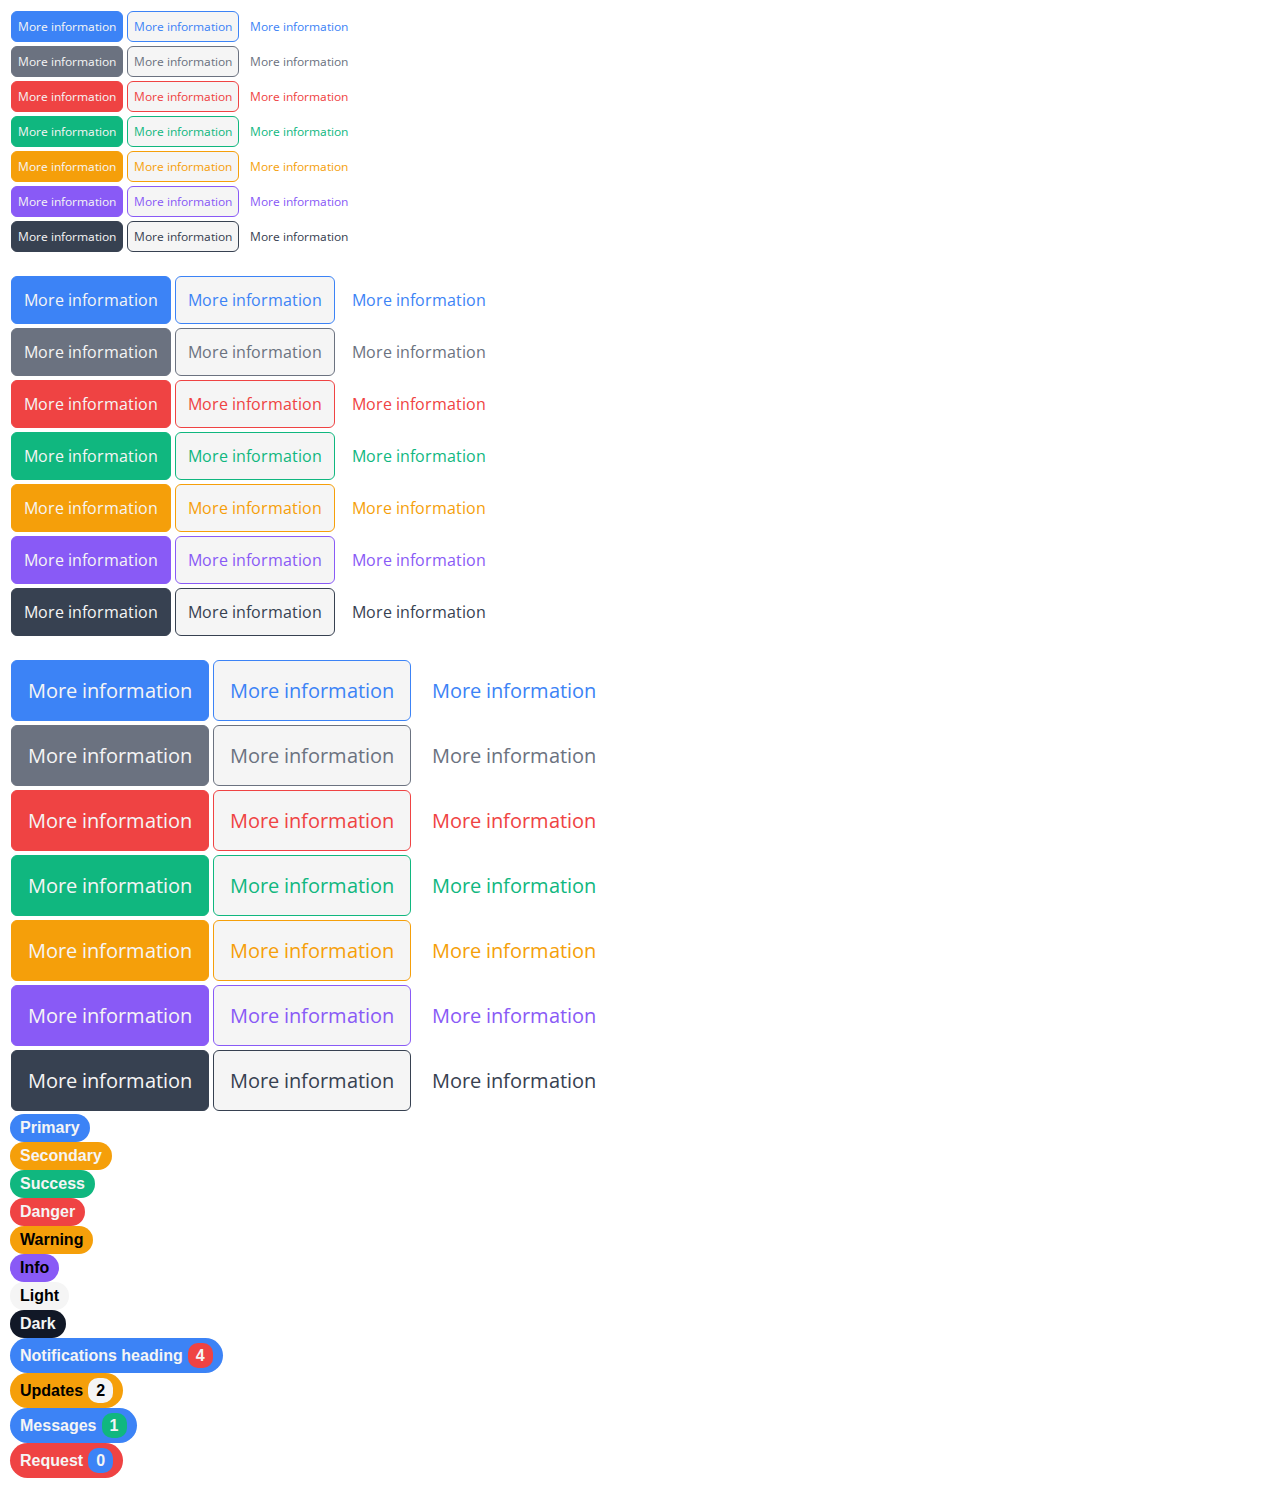
==== commit d4e44b09: "fixed and added a bunch of things (again)" ====
--- a/index.html
+++ b/index.html
@@ -141,5 +141,44 @@
             <td><a class="c-button c-button--size-large c-button--color-dark c-button--importance-terciary">More information</a></td>
         </tr>
     </table>
+
+    <div class="container container--badges">
+        <div class="c-badge">Primary</div>
+        <div class="c-badge c-badge--secondary">Secondary</div>
+        <div class="c-badge c-badge--success">Success</div>
+        <div class="c-badge c-badge--danger">Danger</div>
+        <div class="c-badge c-badge--warning">Warning</div>
+        <div class="c-badge c-badge--info">Info</div>
+        <div class="c-badge c-badge--light">Light</div>
+        <div class="c-badge c-badge--dark">Dark</div>
+    </div>
+
+    <div class="container container--badges">
+        <div class="c-badge">
+            <span>Notifications heading</span>
+            <div class="c-badge__notification c-badge__notification--danger">4</div>
+        </div>
+        
+        <div class="c-badge c-badge--warning">
+            Updates
+            <div class="c-badge__notification c-badge__notification--light">
+                2
+            </div>
+        </div>
+
+        <div class="c-badge c-badge--primary">
+            Messages
+            <div class="c-badge__notification c-badge__notification--success">
+                1
+            </div>
+        </div>
+
+        <div class="c-badge c-badge--danger">
+            Request
+            <div class="c-badge__notification c-badge__notification--primary">
+                0
+            </div>
+        </div>
+    </div>
 </body>
 </html>--- a/css/main.css
+++ b/css/main.css
@@ -2940,6 +2940,81 @@
   }
 }
 /* Components */
+.c-badge {
+  --c-badge-background-color: var(--color-primary);
+  --c-badge-color: var(--color-white);
+  background-color: var(--c-badge-background-color);
+  color: var(--c-badge-color);
+  font-family: "Ubuntu", sans-serif;
+  font-weight: 600;
+  display: flex;
+  width: fit-content;
+  align-items: center;
+  justify-content: center;
+  border-radius: 100px;
+  padding: 5px;
+  padding-left: 10px;
+  padding-right: 10px;
+  margin-left: 2px;
+  margin-right: 2px;
+  cursor: pointer;
+}
+.c-badge--primary {
+  --c-badge-background-color: var(--color-primary);
+}
+.c-badge--secondary {
+  --c-badge-background-color: var(--color-secondary);
+}
+.c-badge--success {
+  --c-badge-background-color: var(--color-green);
+}
+.c-badge--danger {
+  --c-badge-background-color: var(--color-red);
+}
+.c-badge--warning {
+  --c-badge-background-color: var(--color-yellow);
+  --c-badge-color: var(--color-black);
+}
+.c-badge--info {
+  --c-badge-background-color: var(--color-purple);
+  --c-badge-color: var(--color-black);
+}
+.c-badge--light {
+  --c-badge-background-color: var(--color-white);
+  --c-badge-color: var(--color-black);
+}
+.c-badge--dark {
+  --c-badge-background-color: var(--color-gray-9);
+}
+.c-badge__notification {
+  --c-badge--notification-background-color: var(--color-primary);
+  --c-badge--notification-color: var(--color-white);
+  background-color: var(--c-badge--notification-background-color);
+  color: var(--c-badge--notification-color);
+  width: fit-content;
+  display: flex;
+  align-items: center;
+  justify-content: center;
+  margin-left: 5px;
+  width: 15px;
+  height: 15px;
+  padding: 5px;
+  border-radius: 10px;
+}
+.c-badge__notification--danger {
+  --c-badge--notification-background-color: var(--color-red);
+}
+.c-badge__notification--light {
+  --c-badge--notification-background-color: var(--color-white);
+  --c-badge--notification-color: var(--color-black);
+}
+.c-badge__notification--success {
+  --c-badge--notification-background-color: var(--color-green);
+}
+.c-badge__notification--primary {
+  --c-badge--notification-background-color: var(--color-primary);
+}
+
 .c-button {
   --c-button-strong-color: var(--color-primary);
   --c-button-weak-color: var(--color-white);
@@ -3056,25 +3131,25 @@
 }
 @media (prefers-color-scheme: dark) and (prefers-color-scheme: dark) {
   .c-button--color-dark:where(:root:not([data-theme=light]):not([data-theme=dark]) *):where(:root:not([data-theme=light]):not([data-theme=dark]) *) {
-    --c-button-strong-color: var(--color-gray-8);
-    --c-button-weak-color: var(--color-gray-4);
+    --c-button-strong-color: var(--color-gray-6);
+    --c-button-weak-color: var(--color-gray-8);
   }
 }
 @media (prefers-color-scheme: dark) {
   .c-button--color-dark:where(:root:not([data-theme=light]):not([data-theme=dark]) *):where(:root[data-theme=dark] *) {
-    --c-button-strong-color: var(--color-gray-8);
-    --c-button-weak-color: var(--color-gray-4);
+    --c-button-strong-color: var(--color-gray-6);
+    --c-button-weak-color: var(--color-gray-8);
   }
 }
 @media (prefers-color-scheme: dark) {
   .c-button--color-dark:where(:root[data-theme=dark] *):where(:root:not([data-theme=light]):not([data-theme=dark]) *) {
-    --c-button-strong-color: var(--color-gray-8);
-    --c-button-weak-color: var(--color-gray-4);
+    --c-button-strong-color: var(--color-gray-6);
+    --c-button-weak-color: var(--color-gray-8);
   }
 }
 .c-button--color-dark:where(:root[data-theme=dark] *):where(:root[data-theme=dark] *) {
-  --c-button-strong-color: var(--color-gray-8);
-  --c-button-weak-color: var(--color-gray-4);
+  --c-button-strong-color: var(--color-gray-6);
+  --c-button-weak-color: var(--color-gray-8);
 }
 
 .c-button--importance-secondary {
@@ -3102,11 +3177,11 @@
 }
 @media (prefers-color-scheme: dark) {
   .c-button--importance-terciary:where(:root:not([data-theme=light]):not([data-theme=dark]) *) {
-    color: var(--c-button-weak-color);
+    color: var(--c-button-strong-color);
   }
 }
 .c-button--importance-terciary:where(:root[data-theme=dark] *) {
-  color: var(--c-button-weak-color);
+  color: var(--c-button-strong-color);
 }
 
 .c-button--size-small {
@@ -3120,403 +3195,403 @@
 }
 
 /* Globals */
-.g--background-color--primary-1 {
+.g--background-color-primary-1 {
   background-color: #DCEBFE;
 }
 
-.g--background-color--primary-2 {
+.g--background-color-primary-2 {
   background-color: #BEDBFE;
 }
 
-.g--background-color--primary-3 {
+.g--background-color-primary-3 {
   background-color: #91C3FD;
 }
 
-.g--background-color--primary-4 {
+.g--background-color-primary-4 {
   background-color: #61A6FA;
 }
 
-.g--background-color--primary {
+.g--background-color-primary {
   background-color: #61A6FA;
 }
 
-.g--background-color--primary-5 {
+.g--background-color-primary-5 {
   background-color: #3C83F6;
 }
 
-.g--background-color--primary-6 {
+.g--background-color-primary-6 {
   background-color: #2463EB;
 }
 
-.g--background-color--primary-7 {
+.g--background-color-primary-7 {
   background-color: #1D4FD7;
 }
 
-.g--background-color--primary-8 {
+.g--background-color-primary-8 {
   background-color: #1E3FAE;
 }
 
-.g--background-color--primary-9 {
+.g--background-color-primary-9 {
   background-color: #1E3B8A;
 }
 
-.g--background-color--secondary-1 {
+.g--background-color-secondary-1 {
   background-color: #FEF3C8;
 }
 
-.g--background-color--secondary-2 {
+.g--background-color-secondary-2 {
   background-color: #FDE68B;
 }
 
-.g--background-color--secondary-3 {
+.g--background-color-secondary-3 {
   background-color: #FCD44F;
 }
 
-.g--background-color--secondary-4 {
+.g--background-color-secondary-4 {
   background-color: #FBBD23;
 }
 
-.g--background-color--secondary {
+.g--background-color-secondary {
   background-color: #FBBD23;
 }
 
-.g--background-color--secondary-5 {
+.g--background-color-secondary-5 {
   background-color: #F59F0A;
 }
 
-.g--background-color--secondary-6 {
+.g--background-color-secondary-6 {
   background-color: #DB7706;
 }
 
-.g--background-color--secondary-7 {
+.g--background-color-secondary-7 {
   background-color: #B35309;
 }
 
-.g--background-color--secondary-8 {
+.g--background-color-secondary-8 {
   background-color: #91400D;
 }
 
-.g--background-color--secondary-9 {
+.g--background-color-secondary-9 {
   background-color: #76350F;
 }
 
-.g--background-color--gray-1 {
+.g--background-color-gray-1 {
   background-color: #F3F4F6;
 }
 
-.g--background-color--gray-2 {
+.g--background-color-gray-2 {
   background-color: #E5E7EB;
 }
 
-.g--background-color--gray-3 {
+.g--background-color-gray-3 {
   background-color: #D1D5DB;
 }
 
-.g--background-color--gray-4 {
+.g--background-color-gray-4 {
   background-color: #9CA3AF;
 }
 
-.g--background-color--gray {
+.g--background-color-gray {
   background-color: #9CA3AF;
 }
 
-.g--background-color--gray-5 {
+.g--background-color-gray-5 {
   background-color: #6B7280;
 }
 
-.g--background-color--gray-6 {
+.g--background-color-gray-6 {
   background-color: #4B5563;
 }
 
-.g--background-color--gray-7 {
+.g--background-color-gray-7 {
   background-color: #374151;
 }
 
-.g--background-color--gray-8 {
+.g--background-color-gray-8 {
   background-color: #1F2937;
 }
 
-.g--background-color--gray-9 {
+.g--background-color-gray-9 {
   background-color: #111827;
 }
 
-.g--background-color--white-1 {
+.g--background-color-white-1 {
   background-color: #FFFFFF;
 }
 
-.g--background-color--white-2 {
+.g--background-color-white-2 {
   background-color: #FCFCFC;
 }
 
-.g--background-color--white-3 {
+.g--background-color-white-3 {
   background-color: #FAFAFA;
 }
 
-.g--background-color--white-4 {
+.g--background-color-white-4 {
   background-color: #F7F7F7;
 }
 
-.g--background-color--white {
+.g--background-color-white {
   background-color: #F7F7F7;
 }
 
-.g--background-color--white-5 {
+.g--background-color-white-5 {
   background-color: #F5F5F5;
 }
 
-.g--background-color--white-6 {
+.g--background-color-white-6 {
   background-color: #F2F2F2;
 }
 
-.g--background-color--white-7 {
+.g--background-color-white-7 {
   background-color: #F0F0F0;
 }
 
-.g--background-color--white-8 {
+.g--background-color-white-8 {
   background-color: #EDEDED;
 }
 
-.g--background-color--white-9 {
+.g--background-color-white-9 {
   background-color: #EBEBEB;
 }
 
-.g--background-color--red-1 {
+.g--background-color-red-1 {
   background-color: #FEE1E1;
 }
 
-.g--background-color--red-2 {
+.g--background-color-red-2 {
   background-color: #FEC8C8;
 }
 
-.g--background-color--red-3 {
+.g--background-color-red-3 {
   background-color: #FCA6A6;
 }
 
-.g--background-color--red-4 {
+.g--background-color-red-4 {
   background-color: #F87272;
 }
 
-.g--background-color--red {
+.g--background-color-red {
   background-color: #F87272;
 }
 
-.g--background-color--red-5 {
+.g--background-color-red-5 {
   background-color: #EF4343;
 }
 
-.g--background-color--red-6 {
+.g--background-color-red-6 {
   background-color: #DC2828;
 }
 
-.g--background-color--red-7 {
+.g--background-color-red-7 {
   background-color: #BA1C1C;
 }
 
-.g--background-color--red-8 {
+.g--background-color-red-8 {
   background-color: #981B1B;
 }
 
-.g--background-color--red-9 {
+.g--background-color-red-9 {
   background-color: #811D1D;
 }
 
-.g--background-color--green-1 {
+.g--background-color-green-1 {
   background-color: #D1FAE5;
 }
 
-.g--background-color--green-2 {
+.g--background-color-green-2 {
   background-color: #A5F3CF;
 }
 
-.g--background-color--green-3 {
+.g--background-color-green-3 {
   background-color: #6EE7B7;
 }
 
-.g--background-color--green-4 {
+.g--background-color-green-4 {
   background-color: #36D399;
 }
 
-.g--background-color--green {
+.g--background-color-green {
   background-color: #36D399;
 }
 
-.g--background-color--green-5 {
+.g--background-color-green-5 {
   background-color: #10B77F;
 }
 
-.g--background-color--green-6 {
+.g--background-color-green-6 {
   background-color: #059467;
 }
 
-.g--background-color--green-7 {
+.g--background-color-green-7 {
   background-color: #047756;
 }
 
-.g--background-color--green-8 {
+.g--background-color-green-8 {
   background-color: #066046;
 }
 
-.g--background-color--green-9 {
+.g--background-color-green-9 {
   background-color: #064C39;
 }
 
-.g--background-color--blue-1 {
+.g--background-color-blue-1 {
   background-color: #DCEBFE;
 }
 
-.g--background-color--blue-2 {
+.g--background-color-blue-2 {
   background-color: #BEDBFE;
 }
 
-.g--background-color--blue-3 {
+.g--background-color-blue-3 {
   background-color: #91C3FD;
 }
 
-.g--background-color--blue-4 {
+.g--background-color-blue-4 {
   background-color: #61A6FA;
 }
 
-.g--background-color--blue {
+.g--background-color-blue {
   background-color: #61A6FA;
 }
 
-.g--background-color--blue-5 {
+.g--background-color-blue-5 {
   background-color: #3C83F6;
 }
 
-.g--background-color--blue-6 {
+.g--background-color-blue-6 {
   background-color: #2463EB;
 }
 
-.g--background-color--blue-7 {
+.g--background-color-blue-7 {
   background-color: #1D4FD7;
 }
 
-.g--background-color--blue-8 {
+.g--background-color-blue-8 {
   background-color: #1E3FAE;
 }
 
-.g--background-color--blue-9 {
+.g--background-color-blue-9 {
   background-color: #1E3B8A;
 }
 
-.g--background-color--yellow-1 {
+.g--background-color-yellow-1 {
   background-color: #FEF3C8;
 }
 
-.g--background-color--yellow-2 {
+.g--background-color-yellow-2 {
   background-color: #FDE68B;
 }
 
-.g--background-color--yellow-3 {
+.g--background-color-yellow-3 {
   background-color: #FCD44F;
 }
 
-.g--background-color--yellow-4 {
+.g--background-color-yellow-4 {
   background-color: #FBBD23;
 }
 
-.g--background-color--yellow {
+.g--background-color-yellow {
   background-color: #FBBD23;
 }
 
-.g--background-color--yellow-5 {
+.g--background-color-yellow-5 {
   background-color: #F59F0A;
 }
 
-.g--background-color--yellow-6 {
+.g--background-color-yellow-6 {
   background-color: #DB7706;
 }
 
-.g--background-color--yellow-7 {
+.g--background-color-yellow-7 {
   background-color: #B35309;
 }
 
-.g--background-color--yellow-8 {
+.g--background-color-yellow-8 {
   background-color: #91400D;
 }
 
-.g--background-color--yellow-9 {
+.g--background-color-yellow-9 {
   background-color: #76350F;
 }
 
-.g--background-color--pink-1 {
+.g--background-color-pink-1 {
   background-color: #FCE8F4;
 }
 
-.g--background-color--pink-2 {
+.g--background-color-pink-2 {
   background-color: #FBD0E8;
 }
 
-.g--background-color--pink-3 {
+.g--background-color-pink-3 {
   background-color: #F9A9D5;
 }
 
-.g--background-color--pink-4 {
+.g--background-color-pink-4 {
   background-color: #F471B5;
 }
 
-.g--background-color--pink {
+.g--background-color-pink {
   background-color: #F471B5;
 }
 
-.g--background-color--pink-5 {
+.g--background-color-pink-5 {
   background-color: #EC4699;
 }
 
-.g--background-color--pink-6 {
+.g--background-color-pink-6 {
   background-color: #DB2979;
 }
 
-.g--background-color--pink-7 {
+.g--background-color-pink-7 {
   background-color: #BF185D;
 }
 
-.g--background-color--pink-8 {
+.g--background-color-pink-8 {
   background-color: #9B174C;
 }
 
-.g--background-color--pink-9 {
+.g--background-color-pink-9 {
   background-color: #811842;
 }
 
-.g--background-color--purple-1 {
+.g--background-color-purple-1 {
   background-color: #EBE7FE;
 }
 
-.g--background-color--purple-2 {
+.g--background-color-purple-2 {
   background-color: #DED7FE;
 }
 
-.g--background-color--purple-3 {
+.g--background-color-purple-3 {
   background-color: #C3B4FD;
 }
 
-.g--background-color--purple-4 {
+.g--background-color-purple-4 {
   background-color: #A689FA;
 }
 
-.g--background-color--purple {
+.g--background-color-purple {
   background-color: #A689FA;
 }
 
-.g--background-color--purple-5 {
+.g--background-color-purple-5 {
   background-color: #895AF6;
 }
 
-.g--background-color--purple-6 {
+.g--background-color-purple-6 {
   background-color: #7C3BED;
 }
 
-.g--background-color--purple-7 {
+.g--background-color-purple-7 {
   background-color: #6B26D9;
 }
 
-.g--background-color--purple-8 {
+.g--background-color-purple-8 {
   background-color: #5A21B5;
 }
 
-.g--background-color--purple-9 {
+.g--background-color-purple-9 {
   background-color: #4D1D95;
 }
 
@@ -3542,50 +3617,50 @@
   border-radius: 16px;
 }
 
-.g---border-style--dotted {
+.g---border-style-dotted {
   border-style: dotted;
 }
-.g---border-style--dashed {
+.g---border-style-dashed {
   border-style: dashed;
 }
-.g---border-style--solid {
+.g---border-style-solid {
   border-style: solid;
 }
-.g---border-style--double {
+.g---border-style-double {
   border-style: double;
 }
-.g---border-style--groove {
+.g---border-style-groove {
   border-style: groove;
 }
-.g---border-style--ridge {
+.g---border-style-ridge {
   border-style: ridge;
 }
-.g---border-style--inset {
+.g---border-style-inset {
   border-style: inset;
 }
-.g---border-style--outset {
+.g---border-style-outset {
   border-style: outset;
 }
-.g---border-style--none {
+.g---border-style-none {
   border-style: none;
 }
-.g---border-style--hidden {
+.g---border-style-hidden {
   border-style: hidden;
 }
 
-.g--border-color--primary-1 {
+.g--border-color-primary-1 {
   border-color: #DCEBFE;
 }
 
-.g--border-color--primary-2 {
+.g--border-color-primary-2 {
   border-color: #BEDBFE;
 }
 
-.g--border-color--primary-3 {
+.g--border-color-primary-3 {
   border-color: #91C3FD;
 }
 
-.g--border-color--primary-4 {
+.g--border-color-primary-4 {
   border-color: #61A6FA;
 }
 
@@ -3593,39 +3668,39 @@
   border-color: #61A6FA;
 }
 
-.g--border-color--primary-5 {
+.g--border-color-primary-5 {
   border-color: #3C83F6;
 }
 
-.g--border-color--primary-6 {
+.g--border-color-primary-6 {
   border-color: #2463EB;
 }
 
-.g--border-color--primary-7 {
+.g--border-color-primary-7 {
   border-color: #1D4FD7;
 }
 
-.g--border-color--primary-8 {
+.g--border-color-primary-8 {
   border-color: #1E3FAE;
 }
 
-.g--border-color--primary-9 {
+.g--border-color-primary-9 {
   border-color: #1E3B8A;
 }
 
-.g--border-color--secondary-1 {
+.g--border-color-secondary-1 {
   border-color: #FEF3C8;
 }
 
-.g--border-color--secondary-2 {
+.g--border-color-secondary-2 {
   border-color: #FDE68B;
 }
 
-.g--border-color--secondary-3 {
+.g--border-color-secondary-3 {
   border-color: #FCD44F;
 }
 
-.g--border-color--secondary-4 {
+.g--border-color-secondary-4 {
   border-color: #FBBD23;
 }
 
@@ -3633,39 +3708,39 @@
   border-color: #FBBD23;
 }
 
-.g--border-color--secondary-5 {
+.g--border-color-secondary-5 {
   border-color: #F59F0A;
 }
 
-.g--border-color--secondary-6 {
+.g--border-color-secondary-6 {
   border-color: #DB7706;
 }
 
-.g--border-color--secondary-7 {
+.g--border-color-secondary-7 {
   border-color: #B35309;
 }
 
-.g--border-color--secondary-8 {
+.g--border-color-secondary-8 {
   border-color: #91400D;
 }
 
-.g--border-color--secondary-9 {
+.g--border-color-secondary-9 {
   border-color: #76350F;
 }
 
-.g--border-color--gray-1 {
+.g--border-color-gray-1 {
   border-color: #F3F4F6;
 }
 
-.g--border-color--gray-2 {
+.g--border-color-gray-2 {
   border-color: #E5E7EB;
 }
 
-.g--border-color--gray-3 {
+.g--border-color-gray-3 {
   border-color: #D1D5DB;
 }
 
-.g--border-color--gray-4 {
+.g--border-color-gray-4 {
   border-color: #9CA3AF;
 }
 
@@ -3673,39 +3748,39 @@
   border-color: #9CA3AF;
 }
 
-.g--border-color--gray-5 {
+.g--border-color-gray-5 {
   border-color: #6B7280;
 }
 
-.g--border-color--gray-6 {
+.g--border-color-gray-6 {
   border-color: #4B5563;
 }
 
-.g--border-color--gray-7 {
+.g--border-color-gray-7 {
   border-color: #374151;
 }
 
-.g--border-color--gray-8 {
+.g--border-color-gray-8 {
   border-color: #1F2937;
 }
 
-.g--border-color--gray-9 {
+.g--border-color-gray-9 {
   border-color: #111827;
 }
 
-.g--border-color--white-1 {
+.g--border-color-white-1 {
   border-color: #FFFFFF;
 }
 
-.g--border-color--white-2 {
+.g--border-color-white-2 {
   border-color: #FCFCFC;
 }
 
-.g--border-color--white-3 {
+.g--border-color-white-3 {
   border-color: #FAFAFA;
 }
 
-.g--border-color--white-4 {
+.g--border-color-white-4 {
   border-color: #F7F7F7;
 }
 
@@ -3713,39 +3788,39 @@
   border-color: #F7F7F7;
 }
 
-.g--border-color--white-5 {
+.g--border-color-white-5 {
   border-color: #F5F5F5;
 }
 
-.g--border-color--white-6 {
+.g--border-color-white-6 {
   border-color: #F2F2F2;
 }
 
-.g--border-color--white-7 {
+.g--border-color-white-7 {
   border-color: #F0F0F0;
 }
 
-.g--border-color--white-8 {
+.g--border-color-white-8 {
   border-color: #EDEDED;
 }
 
-.g--border-color--white-9 {
+.g--border-color-white-9 {
   border-color: #EBEBEB;
 }
 
-.g--border-color--red-1 {
+.g--border-color-red-1 {
   border-color: #FEE1E1;
 }
 
-.g--border-color--red-2 {
+.g--border-color-red-2 {
   border-color: #FEC8C8;
 }
 
-.g--border-color--red-3 {
+.g--border-color-red-3 {
   border-color: #FCA6A6;
 }
 
-.g--border-color--red-4 {
+.g--border-color-red-4 {
   border-color: #F87272;
 }
 
@@ -3753,39 +3828,39 @@
   border-color: #F87272;
 }
 
-.g--border-color--red-5 {
+.g--border-color-red-5 {
   border-color: #EF4343;
 }
 
-.g--border-color--red-6 {
+.g--border-color-red-6 {
   border-color: #DC2828;
 }
 
-.g--border-color--red-7 {
+.g--border-color-red-7 {
   border-color: #BA1C1C;
 }
 
-.g--border-color--red-8 {
+.g--border-color-red-8 {
   border-color: #981B1B;
 }
 
-.g--border-color--red-9 {
+.g--border-color-red-9 {
   border-color: #811D1D;
 }
 
-.g--border-color--green-1 {
+.g--border-color-green-1 {
   border-color: #D1FAE5;
 }
 
-.g--border-color--green-2 {
+.g--border-color-green-2 {
   border-color: #A5F3CF;
 }
 
-.g--border-color--green-3 {
+.g--border-color-green-3 {
   border-color: #6EE7B7;
 }
 
-.g--border-color--green-4 {
+.g--border-color-green-4 {
   border-color: #36D399;
 }
 
@@ -3793,39 +3868,39 @@
   border-color: #36D399;
 }
 
-.g--border-color--green-5 {
+.g--border-color-green-5 {
   border-color: #10B77F;
 }
 
-.g--border-color--green-6 {
+.g--border-color-green-6 {
   border-color: #059467;
 }
 
-.g--border-color--green-7 {
+.g--border-color-green-7 {
   border-color: #047756;
 }
 
-.g--border-color--green-8 {
+.g--border-color-green-8 {
   border-color: #066046;
 }
 
-.g--border-color--green-9 {
+.g--border-color-green-9 {
   border-color: #064C39;
 }
 
-.g--border-color--blue-1 {
+.g--border-color-blue-1 {
   border-color: #DCEBFE;
 }
 
-.g--border-color--blue-2 {
+.g--border-color-blue-2 {
   border-color: #BEDBFE;
 }
 
-.g--border-color--blue-3 {
+.g--border-color-blue-3 {
   border-color: #91C3FD;
 }
 
-.g--border-color--blue-4 {
+.g--border-color-blue-4 {
   border-color: #61A6FA;
 }
 
@@ -3833,39 +3908,39 @@
   border-color: #61A6FA;
 }
 
-.g--border-color--blue-5 {
+.g--border-color-blue-5 {
   border-color: #3C83F6;
 }
 
-.g--border-color--blue-6 {
+.g--border-color-blue-6 {
   border-color: #2463EB;
 }
 
-.g--border-color--blue-7 {
+.g--border-color-blue-7 {
   border-color: #1D4FD7;
 }
 
-.g--border-color--blue-8 {
+.g--border-color-blue-8 {
   border-color: #1E3FAE;
 }
 
-.g--border-color--blue-9 {
+.g--border-color-blue-9 {
   border-color: #1E3B8A;
 }
 
-.g--border-color--yellow-1 {
+.g--border-color-yellow-1 {
   border-color: #FEF3C8;
 }
 
-.g--border-color--yellow-2 {
+.g--border-color-yellow-2 {
   border-color: #FDE68B;
 }
 
-.g--border-color--yellow-3 {
+.g--border-color-yellow-3 {
   border-color: #FCD44F;
 }
 
-.g--border-color--yellow-4 {
+.g--border-color-yellow-4 {
   border-color: #FBBD23;
 }
 
@@ -3873,39 +3948,39 @@
   border-color: #FBBD23;
 }
 
-.g--border-color--yellow-5 {
+.g--border-color-yellow-5 {
   border-color: #F59F0A;
 }
 
-.g--border-color--yellow-6 {
+.g--border-color-yellow-6 {
   border-color: #DB7706;
 }
 
-.g--border-color--yellow-7 {
+.g--border-color-yellow-7 {
   border-color: #B35309;
 }
 
-.g--border-color--yellow-8 {
+.g--border-color-yellow-8 {
   border-color: #91400D;
 }
 
-.g--border-color--yellow-9 {
+.g--border-color-yellow-9 {
   border-color: #76350F;
 }
 
-.g--border-color--pink-1 {
+.g--border-color-pink-1 {
   border-color: #FCE8F4;
 }
 
-.g--border-color--pink-2 {
+.g--border-color-pink-2 {
   border-color: #FBD0E8;
 }
 
-.g--border-color--pink-3 {
+.g--border-color-pink-3 {
   border-color: #F9A9D5;
 }
 
-.g--border-color--pink-4 {
+.g--border-color-pink-4 {
   border-color: #F471B5;
 }
 
@@ -3913,39 +3988,39 @@
   border-color: #F471B5;
 }
 
-.g--border-color--pink-5 {
+.g--border-color-pink-5 {
   border-color: #EC4699;
 }
 
-.g--border-color--pink-6 {
+.g--border-color-pink-6 {
   border-color: #DB2979;
 }
 
-.g--border-color--pink-7 {
+.g--border-color-pink-7 {
   border-color: #BF185D;
 }
 
-.g--border-color--pink-8 {
+.g--border-color-pink-8 {
   border-color: #9B174C;
 }
 
-.g--border-color--pink-9 {
+.g--border-color-pink-9 {
   border-color: #811842;
 }
 
-.g--border-color--purple-1 {
+.g--border-color-purple-1 {
   border-color: #EBE7FE;
 }
 
-.g--border-color--purple-2 {
+.g--border-color-purple-2 {
   border-color: #DED7FE;
 }
 
-.g--border-color--purple-3 {
+.g--border-color-purple-3 {
   border-color: #C3B4FD;
 }
 
-.g--border-color--purple-4 {
+.g--border-color-purple-4 {
   border-color: #A689FA;
 }
 
@@ -3953,23 +4028,23 @@
   border-color: #A689FA;
 }
 
-.g--border-color--purple-5 {
+.g--border-color-purple-5 {
   border-color: #895AF6;
 }
 
-.g--border-color--purple-6 {
+.g--border-color-purple-6 {
   border-color: #7C3BED;
 }
 
-.g--border-color--purple-7 {
+.g--border-color-purple-7 {
   border-color: #6B26D9;
 }
 
-.g--border-color--purple-8 {
+.g--border-color-purple-8 {
   border-color: #5A21B5;
 }
 
-.g--border-color--purple-9 {
+.g--border-color-purple-9 {
   border-color: #4D1D95;
 }
 
@@ -4132,509 +4207,509 @@
   --color-purple-9: #4D1D95;
 }
 
-.g--color--primary-1 {
+.g--color-primary-1 {
   color: #DCEBFE;
 }
 
-.g--color--primary-2 {
+.g--color-primary-2 {
   color: #BEDBFE;
 }
 
-.g--color--primary-3 {
+.g--color-primary-3 {
   color: #91C3FD;
 }
 
-.g--color--primary-4 {
+.g--color-primary-4 {
   color: #61A6FA;
 }
 
-.g--color--primary-5 {
+.g--color-primary-5 {
   color: #3C83F6;
 }
 
-.g--color--primary {
+.g--color-primary {
   color: #3C83F6;
 }
 
-.g--color--primary-6 {
+.g--color-primary-6 {
   color: #2463EB;
 }
 
-.g--color--primary-7 {
+.g--color-primary-7 {
   color: #1D4FD7;
 }
 
-.g--color--primary-8 {
+.g--color-primary-8 {
   color: #1E3FAE;
 }
 
-.g--color--primary-9 {
+.g--color-primary-9 {
   color: #1E3B8A;
 }
 
-.g--color--secondary-1 {
+.g--color-secondary-1 {
   color: #FEF3C8;
 }
 
-.g--color--secondary-2 {
+.g--color-secondary-2 {
   color: #FDE68B;
 }
 
-.g--color--secondary-3 {
+.g--color-secondary-3 {
   color: #FCD44F;
 }
 
-.g--color--secondary-4 {
+.g--color-secondary-4 {
   color: #FBBD23;
 }
 
-.g--color--secondary-5 {
+.g--color-secondary-5 {
   color: #F59F0A;
 }
 
-.g--color--secondary {
+.g--color-secondary {
   color: #F59F0A;
 }
 
-.g--color--secondary-6 {
+.g--color-secondary-6 {
   color: #DB7706;
 }
 
-.g--color--secondary-7 {
+.g--color-secondary-7 {
   color: #B35309;
 }
 
-.g--color--secondary-8 {
+.g--color-secondary-8 {
   color: #91400D;
 }
 
-.g--color--secondary-9 {
+.g--color-secondary-9 {
   color: #76350F;
 }
 
-.g--color--gray-1 {
+.g--color-gray-1 {
   color: #F3F4F6;
 }
 
-.g--color--gray-2 {
+.g--color-gray-2 {
   color: #E5E7EB;
 }
 
-.g--color--gray-3 {
+.g--color-gray-3 {
   color: #D1D5DB;
 }
 
-.g--color--gray-4 {
+.g--color-gray-4 {
   color: #9CA3AF;
 }
 
-.g--color--gray-5 {
+.g--color-gray-5 {
   color: #6B7280;
 }
 
-.g--color--gray {
+.g--color-gray {
   color: #6B7280;
 }
 
-.g--color--gray-6 {
+.g--color-gray-6 {
   color: #4B5563;
 }
 
-.g--color--gray-7 {
+.g--color-gray-7 {
   color: #374151;
 }
 
-.g--color--gray-8 {
+.g--color-gray-8 {
   color: #1F2937;
 }
 
-.g--color--gray-9 {
+.g--color-gray-9 {
   color: #111827;
 }
 
-.g--color--white-1 {
+.g--color-white-1 {
   color: #FFFFFF;
 }
 
-.g--color--white-2 {
+.g--color-white-2 {
   color: #FCFCFC;
 }
 
-.g--color--white-3 {
+.g--color-white-3 {
   color: #FAFAFA;
 }
 
-.g--color--white-4 {
+.g--color-white-4 {
   color: #F7F7F7;
 }
 
-.g--color--white-5 {
+.g--color-white-5 {
   color: #F5F5F5;
 }
 
-.g--color--white {
+.g--color-white {
   color: #F5F5F5;
 }
 
-.g--color--white-6 {
+.g--color-white-6 {
   color: #F2F2F2;
 }
 
-.g--color--white-7 {
+.g--color-white-7 {
   color: #F0F0F0;
 }
 
-.g--color--white-8 {
+.g--color-white-8 {
   color: #EDEDED;
 }
 
-.g--color--white-9 {
+.g--color-white-9 {
   color: #EBEBEB;
 }
 
-.g--color--red-1 {
+.g--color-red-1 {
   color: #FEE1E1;
 }
 
-.g--color--red-2 {
+.g--color-red-2 {
   color: #FEC8C8;
 }
 
-.g--color--red-3 {
+.g--color-red-3 {
   color: #FCA6A6;
 }
 
-.g--color--red-4 {
+.g--color-red-4 {
   color: #F87272;
 }
 
-.g--color--red-5 {
+.g--color-red-5 {
   color: #EF4343;
 }
 
-.g--color--red {
+.g--color-red {
   color: #EF4343;
 }
 
-.g--color--red-6 {
+.g--color-red-6 {
   color: #DC2828;
 }
 
-.g--color--red-7 {
+.g--color-red-7 {
   color: #BA1C1C;
 }
 
-.g--color--red-8 {
+.g--color-red-8 {
   color: #981B1B;
 }
 
-.g--color--red-9 {
+.g--color-red-9 {
   color: #811D1D;
 }
 
-.g--color--green-1 {
+.g--color-green-1 {
   color: #D1FAE5;
 }
 
-.g--color--green-2 {
+.g--color-green-2 {
   color: #A5F3CF;
 }
 
-.g--color--green-3 {
+.g--color-green-3 {
   color: #6EE7B7;
 }
 
-.g--color--green-4 {
+.g--color-green-4 {
   color: #36D399;
 }
 
-.g--color--green-5 {
+.g--color-green-5 {
   color: #10B77F;
 }
 
-.g--color--green {
+.g--color-green {
   color: #10B77F;
 }
 
-.g--color--green-6 {
+.g--color-green-6 {
   color: #059467;
 }
 
-.g--color--green-7 {
+.g--color-green-7 {
   color: #047756;
 }
 
-.g--color--green-8 {
+.g--color-green-8 {
   color: #066046;
 }
 
-.g--color--green-9 {
+.g--color-green-9 {
   color: #064C39;
 }
 
-.g--color--blue-1 {
+.g--color-blue-1 {
   color: #DCEBFE;
 }
 
-.g--color--blue-2 {
+.g--color-blue-2 {
   color: #BEDBFE;
 }
 
-.g--color--blue-3 {
+.g--color-blue-3 {
   color: #91C3FD;
 }
 
-.g--color--blue-4 {
+.g--color-blue-4 {
   color: #61A6FA;
 }
 
-.g--color--blue-5 {
+.g--color-blue-5 {
   color: #3C83F6;
 }
 
-.g--color--blue {
+.g--color-blue {
   color: #3C83F6;
 }
 
-.g--color--blue-6 {
+.g--color-blue-6 {
   color: #2463EB;
 }
 
-.g--color--blue-7 {
+.g--color-blue-7 {
   color: #1D4FD7;
 }
 
-.g--color--blue-8 {
+.g--color-blue-8 {
   color: #1E3FAE;
 }
 
-.g--color--blue-9 {
+.g--color-blue-9 {
   color: #1E3B8A;
 }
 
-.g--color--yellow-1 {
+.g--color-yellow-1 {
   color: #FEF3C8;
 }
 
-.g--color--yellow-2 {
+.g--color-yellow-2 {
   color: #FDE68B;
 }
 
-.g--color--yellow-3 {
+.g--color-yellow-3 {
   color: #FCD44F;
 }
 
-.g--color--yellow-4 {
+.g--color-yellow-4 {
   color: #FBBD23;
 }
 
-.g--color--yellow-5 {
+.g--color-yellow-5 {
   color: #F59F0A;
 }
 
-.g--color--yellow {
+.g--color-yellow {
   color: #F59F0A;
 }
 
-.g--color--yellow-6 {
+.g--color-yellow-6 {
   color: #DB7706;
 }
 
-.g--color--yellow-7 {
+.g--color-yellow-7 {
   color: #B35309;
 }
 
-.g--color--yellow-8 {
+.g--color-yellow-8 {
   color: #91400D;
 }
 
-.g--color--yellow-9 {
+.g--color-yellow-9 {
   color: #76350F;
 }
 
-.g--color--pink-1 {
+.g--color-pink-1 {
   color: #FCE8F4;
 }
 
-.g--color--pink-2 {
+.g--color-pink-2 {
   color: #FBD0E8;
 }
 
-.g--color--pink-3 {
+.g--color-pink-3 {
   color: #F9A9D5;
 }
 
-.g--color--pink-4 {
+.g--color-pink-4 {
   color: #F471B5;
 }
 
-.g--color--pink-5 {
+.g--color-pink-5 {
   color: #EC4699;
 }
 
-.g--color--pink {
+.g--color-pink {
   color: #EC4699;
 }
 
-.g--color--pink-6 {
+.g--color-pink-6 {
   color: #DB2979;
 }
 
-.g--color--pink-7 {
+.g--color-pink-7 {
   color: #BF185D;
 }
 
-.g--color--pink-8 {
+.g--color-pink-8 {
   color: #9B174C;
 }
 
-.g--color--pink-9 {
+.g--color-pink-9 {
   color: #811842;
 }
 
-.g--color--purple-1 {
+.g--color-purple-1 {
   color: #EBE7FE;
 }
 
-.g--color--purple-2 {
+.g--color-purple-2 {
   color: #DED7FE;
 }
 
-.g--color--purple-3 {
+.g--color-purple-3 {
   color: #C3B4FD;
 }
 
-.g--color--purple-4 {
+.g--color-purple-4 {
   color: #A689FA;
 }
 
-.g--color--purple-5 {
+.g--color-purple-5 {
   color: #895AF6;
 }
 
-.g--color--purple {
+.g--color-purple {
   color: #895AF6;
 }
 
-.g--color--purple-6 {
+.g--color-purple-6 {
   color: #7C3BED;
 }
 
-.g--color--purple-7 {
+.g--color-purple-7 {
   color: #6B26D9;
 }
 
-.g--color--purple-8 {
+.g--color-purple-8 {
   color: #5A21B5;
 }
 
-.g--color--purple-9 {
+.g--color-purple-9 {
   color: #4D1D95;
 }
 
-.g--cursor--alias {
+.g--cursor-alias {
   cursor: alias;
 }
-.g--cursor--all-scroll {
+.g--cursor-all-scroll {
   cursor: all-scroll;
 }
-.g--cursor--auto {
+.g--cursor-auto {
   cursor: auto;
 }
-.g--cursor--cell {
+.g--cursor-cell {
   cursor: cell;
 }
-.g--cursor--col-resize {
+.g--cursor-col-resize {
   cursor: col-resize;
 }
-.g--cursor--context-menu {
+.g--cursor-context-menu {
   cursor: context-menu;
 }
-.g--cursor--copy {
+.g--cursor-copy {
   cursor: copy;
 }
-.g--cursor--crosshair {
+.g--cursor-crosshair {
   cursor: crosshair;
 }
-.g--cursor--default {
+.g--cursor-default {
   cursor: default;
 }
-.g--cursor--e-resize {
+.g--cursor-e-resize {
   cursor: e-resize;
 }
-.g--cursor--ew-resize {
+.g--cursor-ew-resize {
   cursor: ew-resize;
 }
-.g--cursor--grab {
+.g--cursor-grab {
   cursor: grab;
 }
-.g--cursor--grabbing {
+.g--cursor-grabbing {
   cursor: grabbing;
 }
-.g--cursor--help {
+.g--cursor-help {
   cursor: help;
 }
-.g--cursor--move {
+.g--cursor-move {
   cursor: move;
 }
-.g--cursor--n-resize {
+.g--cursor-n-resize {
   cursor: n-resize;
 }
-.g--cursor--ne-resize {
+.g--cursor-ne-resize {
   cursor: ne-resize;
 }
-.g--cursor--nesw-resize {
+.g--cursor-nesw-resize {
   cursor: nesw-resize;
 }
-.g--cursor--ns-resize {
+.g--cursor-ns-resize {
   cursor: ns-resize;
 }
-.g--cursor--nw-resize {
+.g--cursor-nw-resize {
   cursor: nw-resize;
 }
-.g--cursor--nwse-resize {
+.g--cursor-nwse-resize {
   cursor: nwse-resize;
 }
-.g--cursor--no-drop {
+.g--cursor-no-drop {
   cursor: no-drop;
 }
-.g--cursor--none {
+.g--cursor-none {
   cursor: none;
 }
-.g--cursor--not-allowed {
+.g--cursor-not-allowed {
   cursor: not-allowed;
 }
-.g--cursor--pointer {
+.g--cursor-pointer {
   cursor: pointer;
 }
-.g--cursor--progress {
+.g--cursor-progress {
   cursor: progress;
 }
-.g--cursor--row-resize {
+.g--cursor-row-resize {
   cursor: row-resize;
 }
-.g--cursor--s-resize {
+.g--cursor-s-resize {
   cursor: s-resize;
 }
-.g--cursor--se-resize {
+.g--cursor-se-resize {
   cursor: se-resize;
 }
-.g--cursor--sw-resize {
+.g--cursor-sw-resize {
   cursor: sw-resize;
 }
-.g--cursor--text {
+.g--cursor-text {
   cursor: text;
 }
-.g--cursor--w-resize {
+.g--cursor-w-resize {
   cursor: w-resize;
 }
-.g--cursor--wait {
+.g--cursor-wait {
   cursor: wait;
 }
-.g--cursor--zoom-in {
+.g--cursor-zoom-in {
   cursor: zoom-in;
 }
-.g--cursor--zoom-out {
+.g--cursor-zoom-out {
   cursor: zoom-out;
 }
 
@@ -4646,6 +4721,53 @@
   font-family: var(--font-family);
 }
 
+.g--font-size-1 {
+  font-size: 0px;
+}
+.g--font-size-2 {
+  font-size: 2px;
+}
+.g--font-size-3 {
+  font-size: 4px;
+}
+.g--font-size-4 {
+  font-size: 6px;
+}
+.g--font-size-5 {
+  font-size: 8px;
+}
+.g--font-size-6 {
+  font-size: 16px;
+}
+.g--font-size-7 {
+  font-size: 20px;
+}
+.g--font-size-8 {
+  font-size: 24px;
+}
+.g--font-size-9 {
+  font-size: 28px;
+}
+.g--font-size-10 {
+  font-size: 32px;
+}
+.g--font-size-11 {
+  font-size: 36px;
+}
+.g--font-size-12 {
+  font-size: 40px;
+}
+
+.g--font-style-normal {
+  font-style: normal;
+}
+.g--font-style-italic {
+  font-style: italic;
+}
+.g--font-style-oblique {
+  font-style: oblique;
+}
+
 .g--margin {
   margin: 4px;
 }
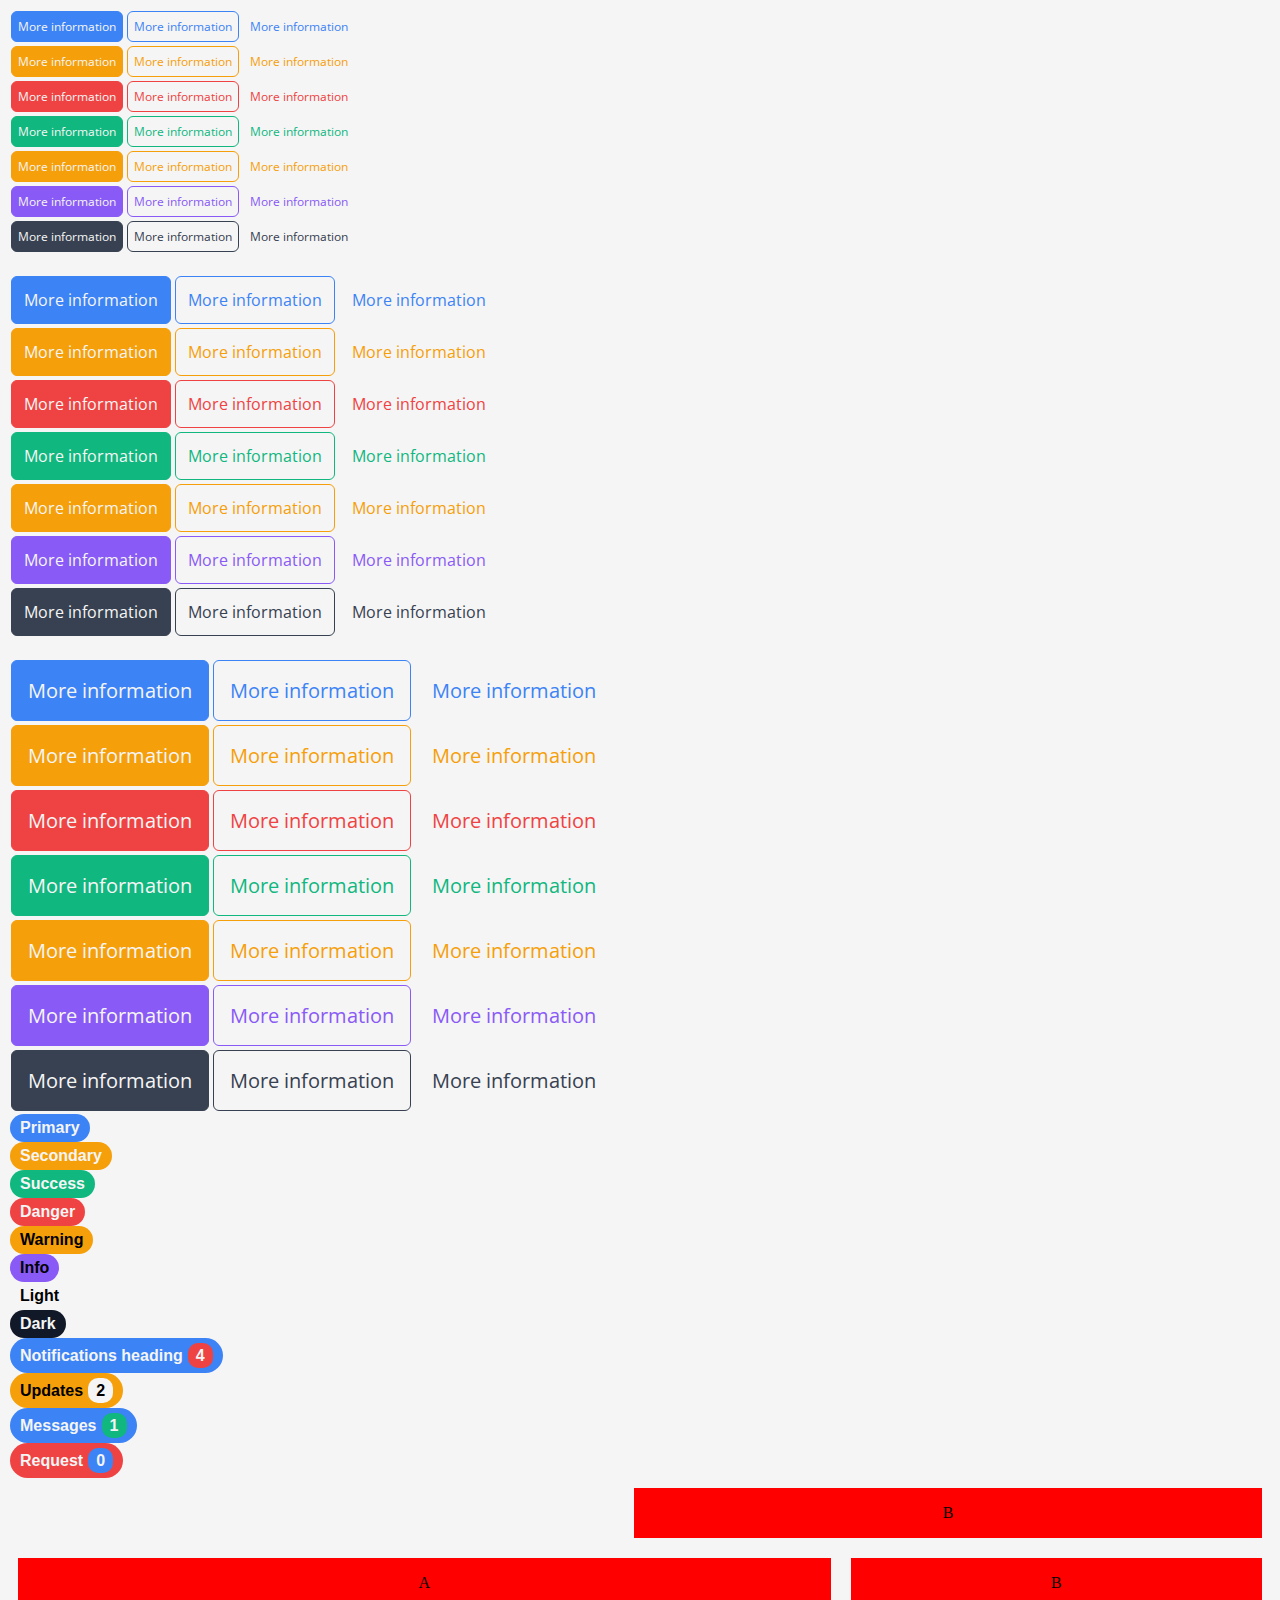
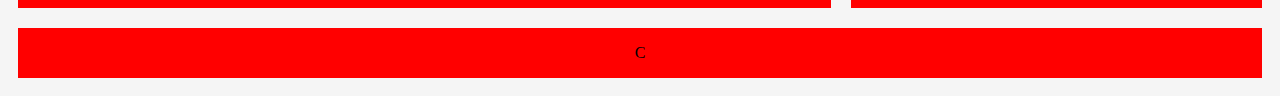
==== commit 2cb7a892: "im tired" ====
--- a/index.html
+++ b/index.html
@@ -7,7 +7,7 @@
     <link rel="stylesheet" href="./css/main.css">
 
     <style>
-        .box {
+        .mock-box {
             background-color: red;
             margin: 10px;
             height: 50px;
@@ -17,11 +17,11 @@
         }
     </style>
 </head>
-<body>
-
-    <!------------------>
-    <!-- BUTTON TABLE -->
-    <!------------------>
+<body class="c-body">
+
+    <!--------------->
+    <!-- C-BUTTONS -->
+    <!--------------->
 
     <!-- Light mode -->
     <table>
@@ -141,6 +141,10 @@
             <td><a class="c-button c-button--size-large c-button--color-dark c-button--importance-terciary">More information</a></td>
         </tr>
     </table>
+
+    <!-------------->
+    <!-- C-BADGES -->
+    <!-------------->
 
     <div class="container container--badges">
         <div class="c-badge">Primary</div>
@@ -180,5 +184,22 @@
             </div>
         </div>
     </div>
+
+    <!--------------->
+    <!-- L-CROSSED -->
+    <!--------------->
+    <div class="l-crossed l-crossed--3">
+        <div class="l-crossed__a mock-box">A</div>
+        <div class="l-crossed__b mock-box">B</div>
+    </div>
+
+    <!----------------->
+    <!-- L-NEWSPAPER -->
+    <!----------------->
+    <div class="l-newspaper l-newspaper--a-b-left">
+        <div class="l-newspaper__a mock-box">A</div>
+        <div class="l-newspaper__b mock-box">B</div>
+        <div class="l-newspaper__c mock-box">C</div>
+    </div>
 </body>
 </html>--- a/css/main.css
+++ b/css/main.css
@@ -1459,6 +1459,32 @@
     grid-template-columns: repeat(10, 1fr);
   }
 }
+.l-crossed {
+  display: grid;
+  grid-template-areas: "a b a" "b a b" "a b a";
+}
+.l-crossed--1 {
+  grid-template-areas: "a";
+}
+.l-crossed--2 {
+  grid-template-areas: "a b" "b a";
+}
+.l-crossed--2-reverse {
+  grid-template-areas: "b a" "a b";
+}
+.l-crossed--3 {
+  grid-template-areas: "a b a" "b a b" "a b a";
+}
+.l-crossed--3-reverse {
+  grid-template-areas: "b a b" "a b a" "b a b";
+}
+.l-crossed__a {
+  grid-area: a;
+}
+.l-crossed__b {
+  grid-area: b;
+}
+
 .l-rows {
   display: grid;
 }
@@ -2959,33 +2985,114 @@
   margin-right: 2px;
   cursor: pointer;
 }
+@media (prefers-color-scheme: dark) {
+  .c-badge:where(:root:not([data-theme=light]):not([data-theme=dark]) *) {
+    --c-badge-color: var(--color-grey-9);
+  }
+}
+.c-badge:where(:root[data-theme=dark] *) {
+  --c-badge-color: var(--color-grey-9);
+}
+
 .c-badge--primary {
   --c-badge-background-color: var(--color-primary);
 }
+@media (prefers-color-scheme: dark) {
+  .c-badge--primary:where(:root:not([data-theme=light]):not([data-theme=dark]) *) {
+    --c-badge-color: var(--color-grey-9);
+  }
+}
+.c-badge--primary:where(:root[data-theme=dark] *) {
+  --c-badge-color: var(--color-grey-9);
+}
+
 .c-badge--secondary {
   --c-badge-background-color: var(--color-secondary);
 }
+@media (prefers-color-scheme: dark) {
+  .c-badge--secondary:where(:root:not([data-theme=light]):not([data-theme=dark]) *) {
+    --c-badge-color: var(--color-grey-9);
+  }
+}
+.c-badge--secondary:where(:root[data-theme=dark] *) {
+  --c-badge-color: var(--color-grey-9);
+}
+
 .c-badge--success {
   --c-badge-background-color: var(--color-green);
 }
+@media (prefers-color-scheme: dark) {
+  .c-badge--success:where(:root:not([data-theme=light]):not([data-theme=dark]) *) {
+    --c-badge-color: var(--color-grey-9);
+  }
+}
+.c-badge--success:where(:root[data-theme=dark] *) {
+  --c-badge-color: var(--color-grey-9);
+}
+
 .c-badge--danger {
   --c-badge-background-color: var(--color-red);
 }
+@media (prefers-color-scheme: dark) {
+  .c-badge--danger:where(:root:not([data-theme=light]):not([data-theme=dark]) *) {
+    --c-badge-color: var(--color-grey-9);
+  }
+}
+.c-badge--danger:where(:root[data-theme=dark] *) {
+  --c-badge-color: var(--color-grey-9);
+}
+
 .c-badge--warning {
   --c-badge-background-color: var(--color-yellow);
   --c-badge-color: var(--color-black);
 }
+@media (prefers-color-scheme: dark) {
+  .c-badge--warning:where(:root:not([data-theme=light]):not([data-theme=dark]) *) {
+    --c-badge-color: var(--color-grey-9);
+  }
+}
+.c-badge--warning:where(:root[data-theme=dark] *) {
+  --c-badge-color: var(--color-grey-9);
+}
+
 .c-badge--info {
   --c-badge-background-color: var(--color-purple);
   --c-badge-color: var(--color-black);
 }
+@media (prefers-color-scheme: dark) {
+  .c-badge--info:where(:root:not([data-theme=light]):not([data-theme=dark]) *) {
+    --c-badge-color: var(--color-grey-9);
+  }
+}
+.c-badge--info:where(:root[data-theme=dark] *) {
+  --c-badge-color: var(--color-grey-9);
+}
+
 .c-badge--light {
   --c-badge-background-color: var(--color-white);
   --c-badge-color: var(--color-black);
 }
+@media (prefers-color-scheme: dark) {
+  .c-badge--light:where(:root:not([data-theme=light]):not([data-theme=dark]) *) {
+    --c-badge-color: var(--color-grey-9);
+  }
+}
+.c-badge--light:where(:root[data-theme=dark] *) {
+  --c-badge-color: var(--color-grey-9);
+}
+
 .c-badge--dark {
   --c-badge-background-color: var(--color-gray-9);
 }
+@media (prefers-color-scheme: dark) {
+  .c-badge--dark:where(:root:not([data-theme=light]):not([data-theme=dark]) *) {
+    --c-badge-color: var(--color-white);
+  }
+}
+.c-badge--dark:where(:root[data-theme=dark] *) {
+  --c-badge-color: var(--color-white);
+}
+
 .c-badge__notification {
   --c-badge--notification-background-color: var(--color-primary);
   --c-badge--notification-color: var(--color-white);
@@ -3013,6 +3120,18 @@
 }
 .c-badge__notification--primary {
   --c-badge--notification-background-color: var(--color-primary);
+}
+
+.c-body {
+  background-color: var(--color-white);
+}
+@media (prefers-color-scheme: dark) {
+  .c-body:where(:root:not([data-theme=light]):not([data-theme=dark]) *) {
+    background-color: var(--color-gray-9);
+  }
+}
+.c-body:where(:root[data-theme=dark] *) {
+  background-color: var(--color-gray-9);
 }
 
 .c-button {
@@ -3057,16 +3176,16 @@
 }
 
 .c-button--color-secondary {
-  --c-button-strong-color: var(--color-gray);
+  --c-button-strong-color: var(--color-secondary);
 }
 @media (prefers-color-scheme: dark) {
   .c-button--color-secondary:where(:root:not([data-theme=light]):not([data-theme=dark]) *) {
-    --c-button-strong-color: var(--color-gray-4);
+    --c-button-strong-color: var(--color-secondary);
     --c-button-weak-color: var(--color-gray-8);
   }
 }
 .c-button--color-secondary:where(:root[data-theme=dark] *) {
-  --c-button-strong-color: var(--color-gray-4);
+  --c-button-strong-color: var(--color-secondary);
   --c-button-weak-color: var(--color-gray-8);
 }
 
@@ -3131,24 +3250,24 @@
 }
 @media (prefers-color-scheme: dark) and (prefers-color-scheme: dark) {
   .c-button--color-dark:where(:root:not([data-theme=light]):not([data-theme=dark]) *):where(:root:not([data-theme=light]):not([data-theme=dark]) *) {
-    --c-button-strong-color: var(--color-gray-6);
+    --c-button-strong-color: var(--color-gray-4);
     --c-button-weak-color: var(--color-gray-8);
   }
 }
 @media (prefers-color-scheme: dark) {
   .c-button--color-dark:where(:root:not([data-theme=light]):not([data-theme=dark]) *):where(:root[data-theme=dark] *) {
-    --c-button-strong-color: var(--color-gray-6);
+    --c-button-strong-color: var(--color-gray-4);
     --c-button-weak-color: var(--color-gray-8);
   }
 }
 @media (prefers-color-scheme: dark) {
   .c-button--color-dark:where(:root[data-theme=dark] *):where(:root:not([data-theme=light]):not([data-theme=dark]) *) {
-    --c-button-strong-color: var(--color-gray-6);
+    --c-button-strong-color: var(--color-gray-4);
     --c-button-weak-color: var(--color-gray-8);
   }
 }
 .c-button--color-dark:where(:root[data-theme=dark] *):where(:root[data-theme=dark] *) {
-  --c-button-strong-color: var(--color-gray-6);
+  --c-button-strong-color: var(--color-gray-4);
   --c-button-weak-color: var(--color-gray-8);
 }
 
@@ -4808,6 +4927,19 @@
   margin: 40px;
 }
 
+.g--overflow-visible {
+  overflow: visible;
+}
+.g--overflow-hidden {
+  overflow: hidden;
+}
+.g--overflow-scroll {
+  overflow: scroll;
+}
+.g--overflow-auto {
+  overflow: auto;
+}
+
 .g--padding {
   padding: 4px;
 }
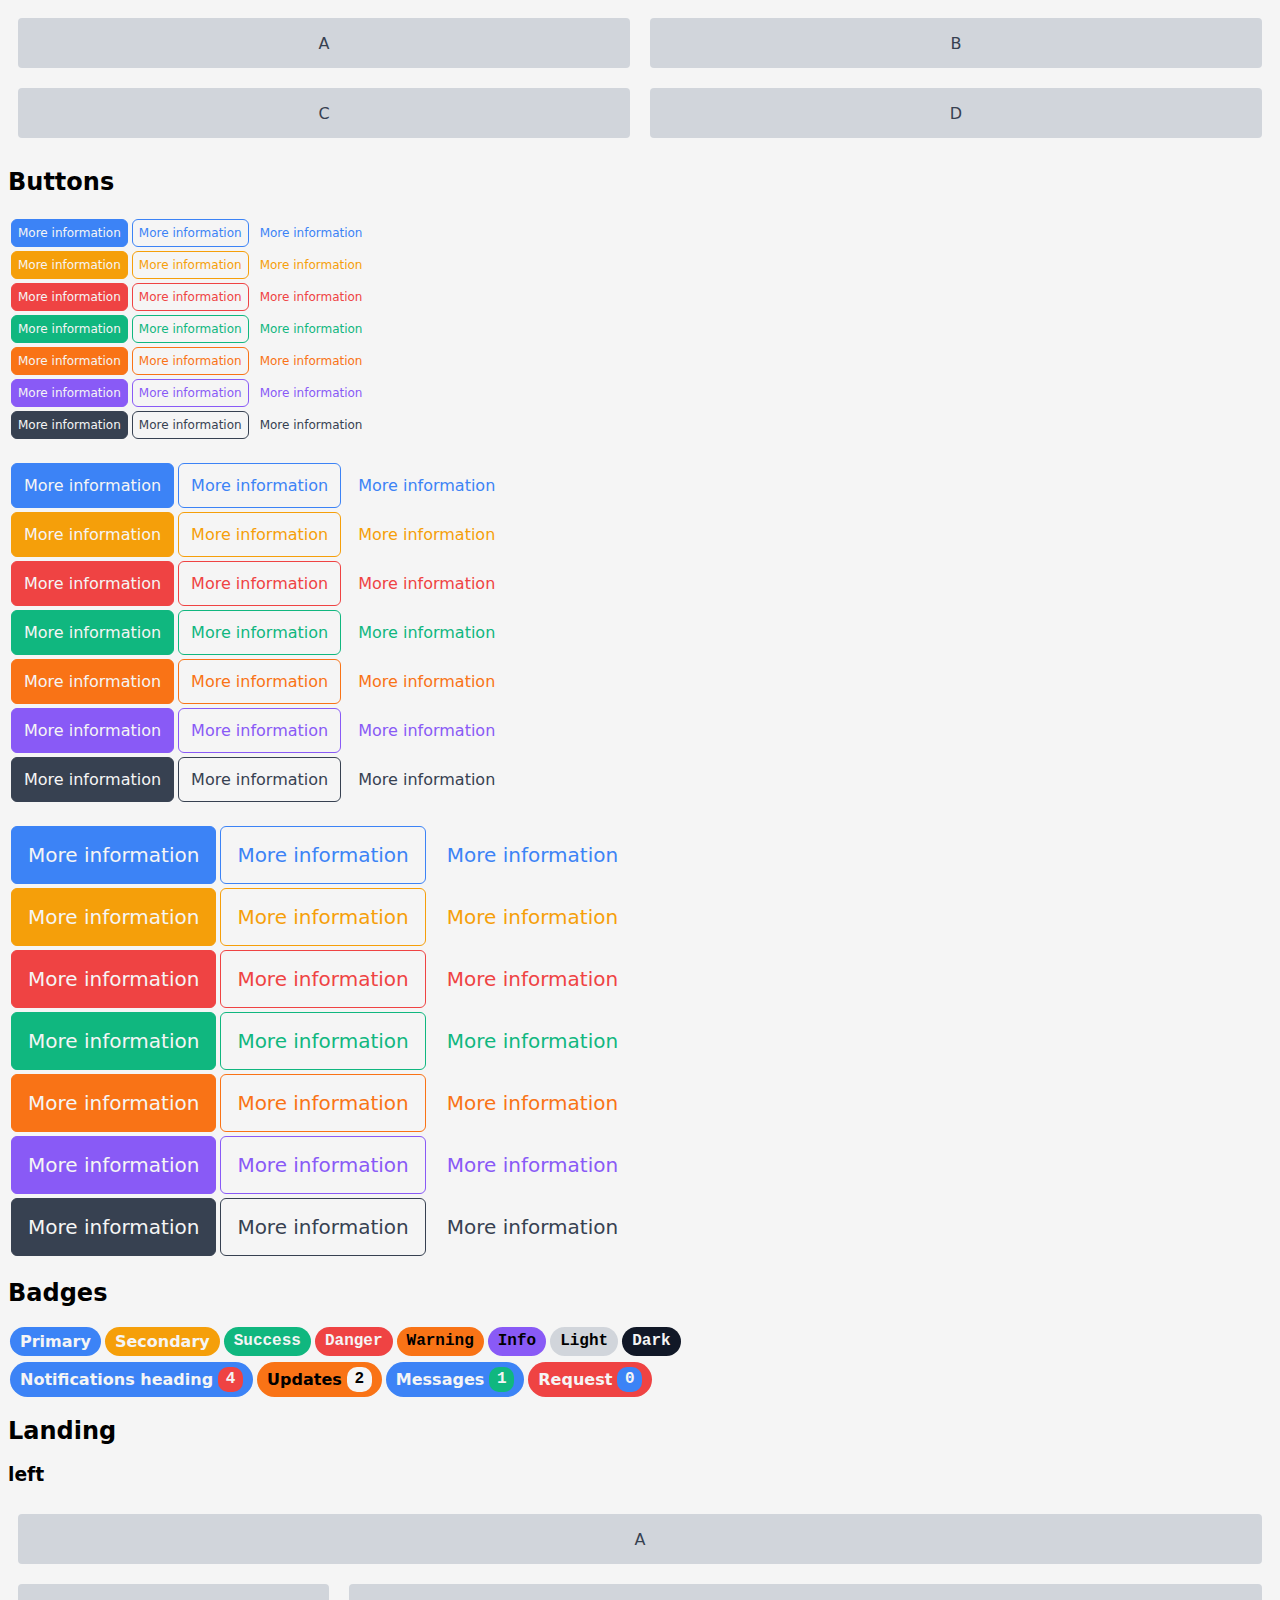
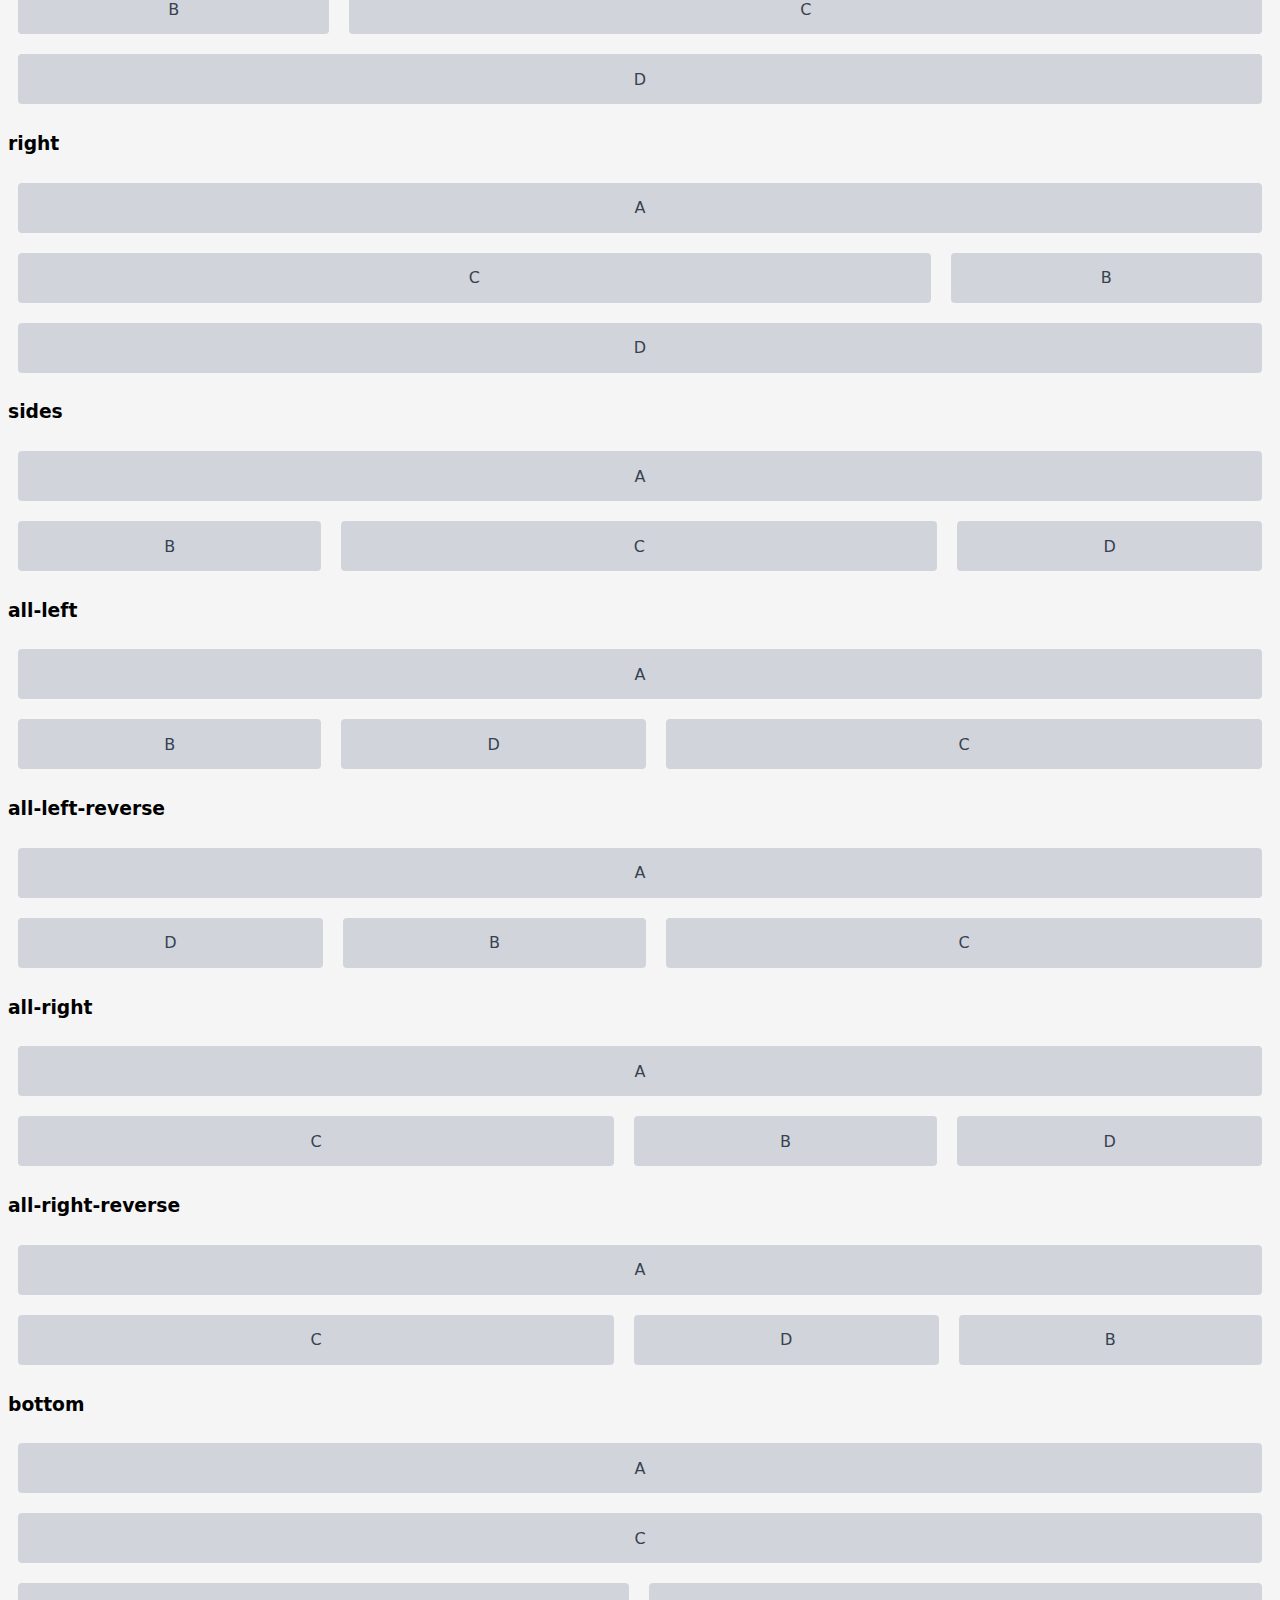
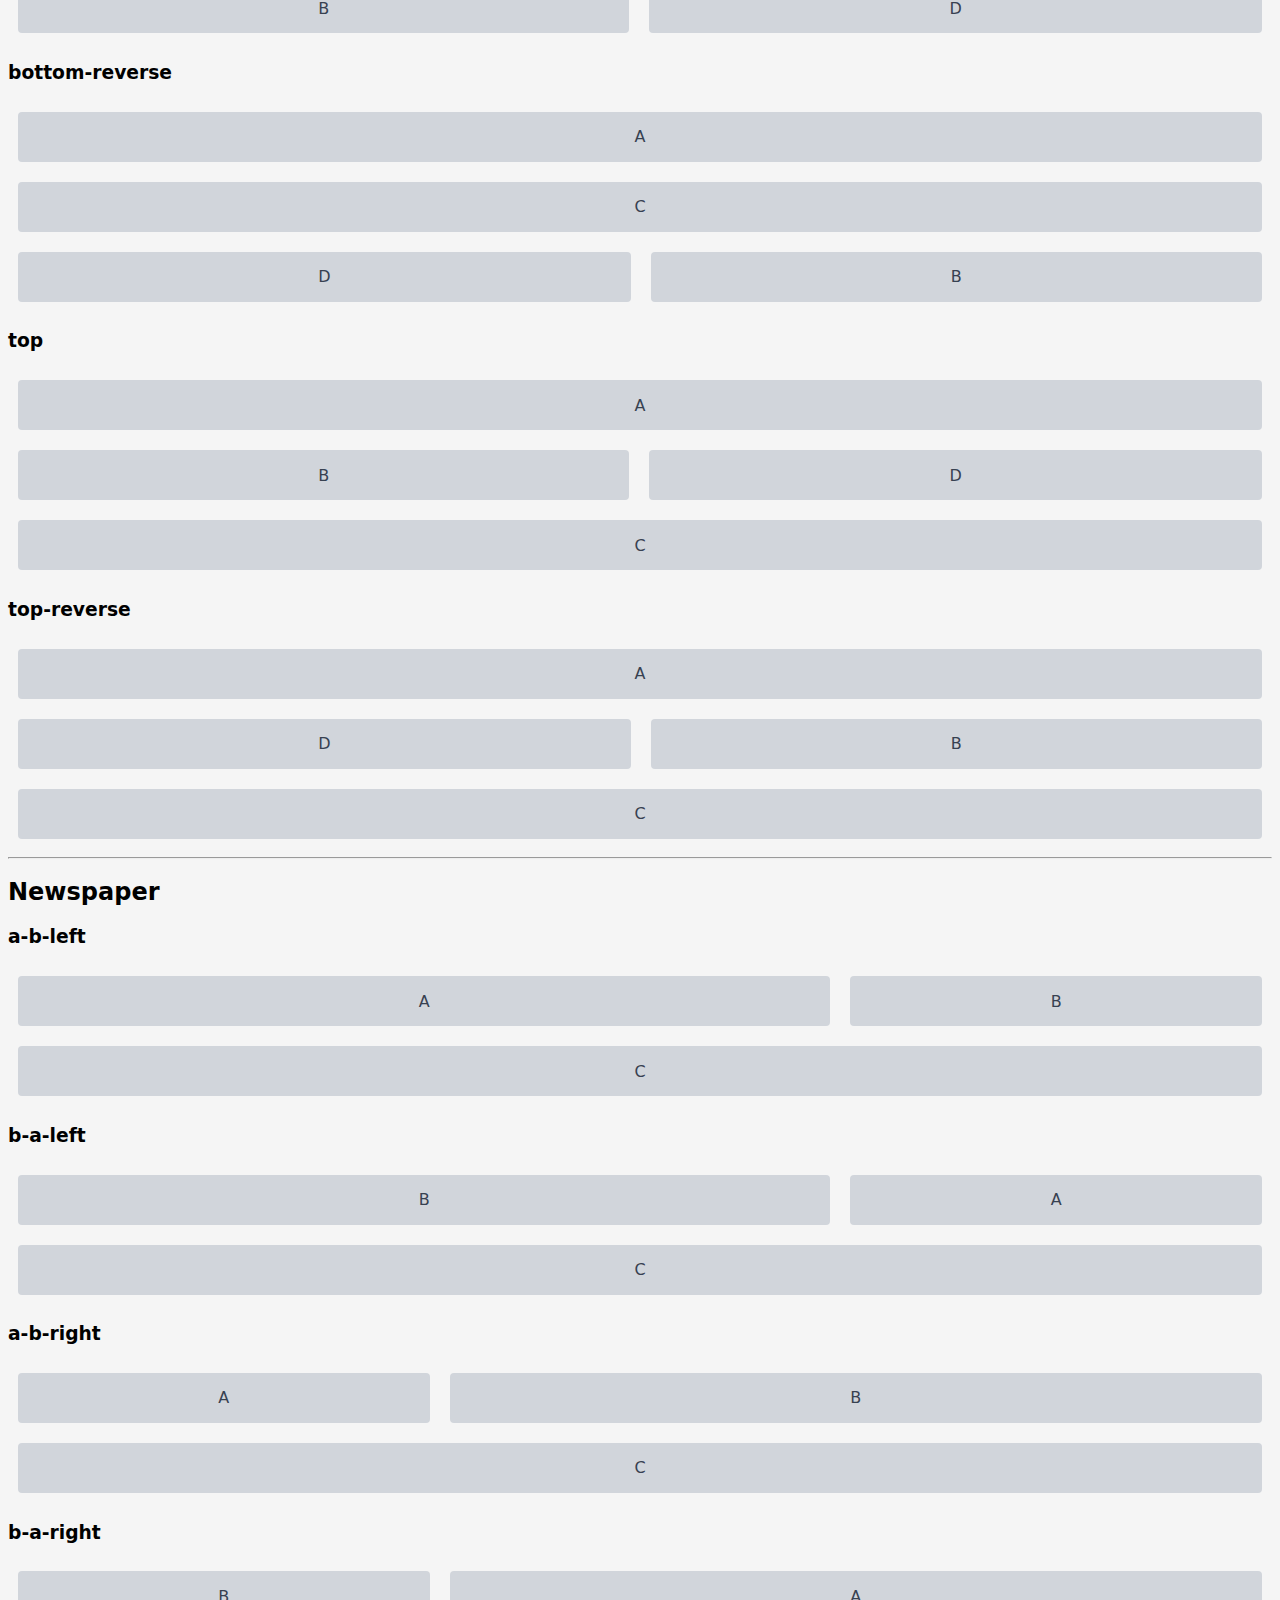
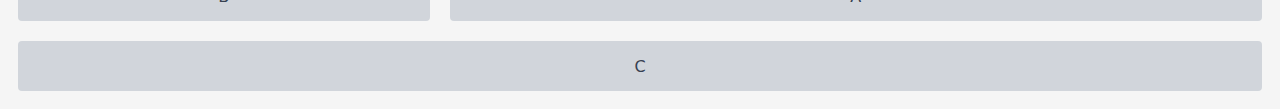
==== commit a0a3ba6d: "don't take these commit messages seriously" ====
--- a/index.html
+++ b/index.html
@@ -5,17 +5,6 @@
     <meta name="viewport" content="width=device-width, initial-scale=1.0">
     <title>Nimbus CSS</title>
     <link rel="stylesheet" href="./css/main.css">
-
-    <style>
-        .mock-box {
-            background-color: red;
-            margin: 10px;
-            height: 50px;
-            display: flex;
-            justify-content: center;
-            align-items: center;
-        }
-    </style>
 </head>
 <body class="c-body">
 
@@ -23,7 +12,16 @@
     <!-- C-BUTTONS -->
     <!--------------->
 
+
+    <div class="l-columns l-columns--1 l-columns--3@desktop l-columns--2@full-desktop">
+        <div class="c-dev-box">A</div>
+        <div class="c-dev-box">B</div>
+        <div class="c-dev-box">C</div>
+        <div class="c-dev-box">D</div>
+    </div>
+
     <!-- Light mode -->
+    <h2 class="g--font-family">Buttons</h2>
     <table>
         <tr>
             <td><a class="c-button c-button--size-small">More information</a></td>
@@ -146,60 +144,171 @@
     <!-- C-BADGES -->
     <!-------------->
 
-    <div class="container container--badges">
-        <div class="c-badge">Primary</div>
-        <div class="c-badge c-badge--secondary">Secondary</div>
-        <div class="c-badge c-badge--success">Success</div>
-        <div class="c-badge c-badge--danger">Danger</div>
-        <div class="c-badge c-badge--warning">Warning</div>
-        <div class="c-badge c-badge--info">Info</div>
-        <div class="c-badge c-badge--light">Light</div>
-        <div class="c-badge c-badge--dark">Dark</div>
-    </div>
-
-    <div class="container container--badges">
+    <h2 class="g--font-family">Badges</h2>
+
+    <div class="l-flex">
+        <div class="c-badge g--font-family-sans">Primary</div>
+        <div class="c-badge c-badge--secondary g--font-family">Secondary</div>
+        <div class="c-badge c-badge--success g--font-family-mono">Success</div>
+        <div class="c-badge c-badge--danger g--font-family-mono">Danger</div>
+        <div class="c-badge c-badge--warning g--font-family-mono">Warning</div>
+        <div class="c-badge c-badge--info g--font-family-mono">Info</div>
+        <div class="c-badge c-badge--light g--font-family-mono">Light</div>
+        <div class="c-badge c-badge--dark g--font-family-mono">Dark</div>
+    </div>
+
+    <div class="l-flex g--margin-top">
         <div class="c-badge">
             <span>Notifications heading</span>
-            <div class="c-badge__notification c-badge__notification--danger">4</div>
+            <div class="c-badge__notification c-badge__notification--danger g--font-family-mono">4</div>
         </div>
         
         <div class="c-badge c-badge--warning">
             Updates
-            <div class="c-badge__notification c-badge__notification--light">
+            <div class="c-badge__notification c-badge__notification--light g--font-family-mono">
                 2
             </div>
         </div>
 
         <div class="c-badge c-badge--primary">
             Messages
-            <div class="c-badge__notification c-badge__notification--success">
+            <div class="c-badge__notification c-badge__notification--success g--font-family-mono">
                 1
             </div>
         </div>
 
         <div class="c-badge c-badge--danger">
             Request
-            <div class="c-badge__notification c-badge__notification--primary">
+            <div class="c-badge__notification c-badge__notification--primary g--font-family-mono">
                 0
             </div>
         </div>
     </div>
 
     <!--------------->
-    <!-- L-CROSSED -->
+    <!-- L-LANDING -->
     <!--------------->
-    <div class="l-crossed l-crossed--3">
-        <div class="l-crossed__a mock-box">A</div>
-        <div class="l-crossed__b mock-box">B</div>
-    </div>
+    <h2 class="g--font-family">Landing</h2>
+    <h3 class="g--font-family">left</h3>
+    <div class="l-landing">
+        <div class="l-landing__a c-dev-box">A</div>
+        <div class="l-landing__b c-dev-box">B</div>
+        <div class="l-landing__c c-dev-box">C</div>
+        <div class="l-landing__d c-dev-box">D</div>
+    </div>
+
+    <h3 class="g--font-family">right</h3>
+    <div class="l-landing l-landing--right">
+        <div class="l-landing__a c-dev-box">A</div>
+        <div class="l-landing__b c-dev-box">B</div>
+        <div class="l-landing__c c-dev-box">C</div>
+        <div class="l-landing__d c-dev-box">D</div>
+    </div>
+
+    <h3 class="g--font-family">sides</h3>
+    <div class="l-landing l-landing--sides">
+        <div class="l-landing__a c-dev-box">A</div>
+        <div class="l-landing__b c-dev-box">B</div>
+        <div class="l-landing__c c-dev-box">C</div>
+        <div class="l-landing__d c-dev-box">D</div>
+    </div>
+
+    <h3 class="g--font-family">all-left</h3>
+    <div class="l-landing l-landing--all-left">
+        <div class="l-landing__a c-dev-box">A</div>
+        <div class="l-landing__b c-dev-box">B</div>
+        <div class="l-landing__c c-dev-box">C</div>
+        <div class="l-landing__d c-dev-box">D</div>
+    </div>
+
+    <h3 class="g--font-family">all-left-reverse</h3>
+    <div class="l-landing l-landing--all-left-reverse">
+        <div class="l-landing__a c-dev-box">A</div>
+        <div class="l-landing__b c-dev-box">B</div>
+        <div class="l-landing__c c-dev-box">C</div>
+        <div class="l-landing__d c-dev-box">D</div>
+    </div>
+
+    <h3 class="g--font-family">all-right</h3>
+    <div class="l-landing l-landing--all-right">
+        <div class="l-landing__a c-dev-box">A</div>
+        <div class="l-landing__b c-dev-box">B</div>
+        <div class="l-landing__c c-dev-box">C</div>
+        <div class="l-landing__d c-dev-box">D</div>
+    </div>
+
+    <h3 class="g--font-family">all-right-reverse</h3>
+    <div class="l-landing l-landing--all-right-reverse">
+        <div class="l-landing__a c-dev-box">A</div>
+        <div class="l-landing__b c-dev-box">B</div>
+        <div class="l-landing__c c-dev-box">C</div>
+        <div class="l-landing__d c-dev-box">D</div>
+    </div>
+
+    <h3 class="g--font-family">bottom</h3>
+    <div class="l-landing l-landing--bottom">
+        <div class="l-landing__a c-dev-box">A</div>
+        <div class="l-landing__b c-dev-box">B</div>
+        <div class="l-landing__c c-dev-box">C</div>
+        <div class="l-landing__d c-dev-box">D</div>
+    </div>
+
+    <h3 class="g--font-family">bottom-reverse</h3>
+    <div class="l-landing l-landing--bottom-reverse">
+        <div class="l-landing__a c-dev-box">A</div>
+        <div class="l-landing__b c-dev-box">B</div>
+        <div class="l-landing__c c-dev-box">C</div>
+        <div class="l-landing__d c-dev-box">D</div>
+    </div>
+
+    <h3 class="g--font-family">top</h3>
+    <div class="l-landing l-landing--top">
+        <div class="l-landing__a c-dev-box">A</div>
+        <div class="l-landing__b c-dev-box">B</div>
+        <div class="l-landing__c c-dev-box">C</div>
+        <div class="l-landing__d c-dev-box">D</div>
+    </div>
+
+    <h3 class="g--font-family">top-reverse</h3>
+    <div class="l-landing l-landing--top-reverse">
+        <div class="l-landing__a c-dev-box">A</div>
+        <div class="l-landing__b c-dev-box">B</div>
+        <div class="l-landing__c c-dev-box">C</div>
+        <div class="l-landing__d c-dev-box">D</div>
+    </div>
+
+    <hr/>
 
     <!----------------->
     <!-- L-NEWSPAPER -->
     <!----------------->
-    <div class="l-newspaper l-newspaper--a-b-left">
-        <div class="l-newspaper__a mock-box">A</div>
-        <div class="l-newspaper__b mock-box">B</div>
-        <div class="l-newspaper__c mock-box">C</div>
+    <h2 class="g--font-family">Newspaper</h2>
+    <h3 class="g--font-family">a-b-left</h3>
+    <div class="l-newspaper">
+        <div class="l-newspaper__a c-dev-box">A</div>
+        <div class="l-newspaper__b c-dev-box">B</div>
+        <div class="l-newspaper__c c-dev-box">C</div>
+    </div>
+
+    <h3 class="g--font-family">b-a-left</h3>
+    <div class="l-newspaper l-newspaper--b-a-left">
+        <div class="l-newspaper__a c-dev-box">A</div>
+        <div class="l-newspaper__b c-dev-box">B</div>
+        <div class="l-newspaper__c c-dev-box">C</div>
+    </div>
+
+    <h3 class="g--font-family">a-b-right</h3>
+    <div class="l-newspaper l-newspaper--a-b-right">
+        <div class="l-newspaper__a c-dev-box">A</div>
+        <div class="l-newspaper__b c-dev-box">B</div>
+        <div class="l-newspaper__c c-dev-box">C</div>
+    </div>
+
+    <h3 class="g--font-family">b-a-right</h3>
+    <div class="l-newspaper l-newspaper--b-a-right">
+        <div class="l-newspaper__a c-dev-box">A</div>
+        <div class="l-newspaper__b c-dev-box">B</div>
+        <div class="l-newspaper__c c-dev-box">C</div>
     </div>
 </body>
 </html>--- a/css/main.css
+++ b/css/main.css
@@ -4,7 +4,6 @@
 MIT License - 2023
 */
 /* Layouts */
-@import url("https://fonts.googleapis.com/css2?family=Open+Sans:ital,wght@0,300..800;1,300..800&display=swap");
 .l-area-2 {
   display: grid;
   grid-template-areas: "ab";
@@ -334,335 +333,6 @@
 }
 
 @media (min-width: 576px) {
-  .l-area-2\@movil {
-    display: grid;
-    grid-template-areas: "ab";
-  }
-  .l-area-2--ab\@movil {
-    grid-template-areas: "ab";
-  }
-  .l-area-2--ab-vertical\@movil {
-    grid-template-areas: "a""b";
-  }
-  .l-area-2--ab-horizontal\@movil {
-    grid-template-areas: "a b ";
-  }
-  .l-area-2--ba\@movil {
-    grid-template-areas: "ba";
-  }
-  .l-area-2--ba-vertical\@movil {
-    grid-template-areas: "b""a";
-  }
-  .l-area-2--ba-horizontal\@movil {
-    grid-template-areas: "b a ";
-  }
-  .l-area__a\@movil {
-    grid-area: a;
-  }
-  .l-area__b\@movil {
-    grid-area: b;
-  }
-  .l-area-3\@movil {
-    display: grid;
-    grid-template-areas: "abc";
-  }
-  .l-area-3--abc\@movil {
-    grid-template-areas: "abc";
-  }
-  .l-area-3--abc-vertical\@movil {
-    grid-template-areas: "a""b""c";
-  }
-  .l-area-3--abc-horizontal\@movil {
-    grid-template-areas: "a b c ";
-  }
-  .l-area-3--acb\@movil {
-    grid-template-areas: "acb";
-  }
-  .l-area-3--acb-vertical\@movil {
-    grid-template-areas: "a""c""b";
-  }
-  .l-area-3--acb-horizontal\@movil {
-    grid-template-areas: "a c b ";
-  }
-  .l-area-3--bac\@movil {
-    grid-template-areas: "bac";
-  }
-  .l-area-3--bac-vertical\@movil {
-    grid-template-areas: "b""a""c";
-  }
-  .l-area-3--bac-horizontal\@movil {
-    grid-template-areas: "b a c ";
-  }
-  .l-area-3--bca\@movil {
-    grid-template-areas: "bca";
-  }
-  .l-area-3--bca-vertical\@movil {
-    grid-template-areas: "b""c""a";
-  }
-  .l-area-3--bca-horizontal\@movil {
-    grid-template-areas: "b c a ";
-  }
-  .l-area-3--cab\@movil {
-    grid-template-areas: "cab";
-  }
-  .l-area-3--cab-vertical\@movil {
-    grid-template-areas: "c""a""b";
-  }
-  .l-area-3--cab-horizontal\@movil {
-    grid-template-areas: "c a b ";
-  }
-  .l-area-3--cba\@movil {
-    grid-template-areas: "cba";
-  }
-  .l-area-3--cba-vertical\@movil {
-    grid-template-areas: "c""b""a";
-  }
-  .l-area-3--cba-horizontal\@movil {
-    grid-template-areas: "c b a ";
-  }
-  .l-area__a\@movil {
-    grid-area: a;
-  }
-  .l-area__b\@movil {
-    grid-area: b;
-  }
-  .l-area__c\@movil {
-    grid-area: c;
-  }
-  .l-area-4\@movil {
-    display: grid;
-    grid-template-areas: "abcd";
-  }
-  .l-area-4--abcd\@movil {
-    grid-template-areas: "abcd";
-  }
-  .l-area-4--abcd-vertical\@movil {
-    grid-template-areas: "a""b""c""d";
-  }
-  .l-area-4--abcd-horizontal\@movil {
-    grid-template-areas: "a b c d ";
-  }
-  .l-area-4--bacd\@movil {
-    grid-template-areas: "bacd";
-  }
-  .l-area-4--bacd-vertical\@movil {
-    grid-template-areas: "b""a""c""d";
-  }
-  .l-area-4--bacd-horizontal\@movil {
-    grid-template-areas: "b a c d ";
-  }
-  .l-area-4--cabd\@movil {
-    grid-template-areas: "cabd";
-  }
-  .l-area-4--cabd-vertical\@movil {
-    grid-template-areas: "c""a""b""d";
-  }
-  .l-area-4--cabd-horizontal\@movil {
-    grid-template-areas: "c a b d ";
-  }
-  .l-area-4--acbd\@movil {
-    grid-template-areas: "acbd";
-  }
-  .l-area-4--acbd-vertical\@movil {
-    grid-template-areas: "a""c""b""d";
-  }
-  .l-area-4--acbd-horizontal\@movil {
-    grid-template-areas: "a c b d ";
-  }
-  .l-area-4--bcad\@movil {
-    grid-template-areas: "bcad";
-  }
-  .l-area-4--bcad-vertical\@movil {
-    grid-template-areas: "b""c""a""d";
-  }
-  .l-area-4--bcad-horizontal\@movil {
-    grid-template-areas: "b c a d ";
-  }
-  .l-area-4--cbad\@movil {
-    grid-template-areas: "cbad";
-  }
-  .l-area-4--cbad-vertical\@movil {
-    grid-template-areas: "c""b""a""d";
-  }
-  .l-area-4--cbad-horizontal\@movil {
-    grid-template-areas: "c b a d ";
-  }
-  .l-area-4--cbda\@movil {
-    grid-template-areas: "cbda";
-  }
-  .l-area-4--cbda-vertical\@movil {
-    grid-template-areas: "c""b""d""a";
-  }
-  .l-area-4--cbda-horizontal\@movil {
-    grid-template-areas: "c b d a ";
-  }
-  .l-area-4--bcda\@movil {
-    grid-template-areas: "bcda";
-  }
-  .l-area-4--bcda-vertical\@movil {
-    grid-template-areas: "b""c""d""a";
-  }
-  .l-area-4--bcda-horizontal\@movil {
-    grid-template-areas: "b c d a ";
-  }
-  .l-area-4--dcba\@movil {
-    grid-template-areas: "dcba";
-  }
-  .l-area-4--dcba-vertical\@movil {
-    grid-template-areas: "d""c""b""a";
-  }
-  .l-area-4--dcba-horizontal\@movil {
-    grid-template-areas: "d c b a ";
-  }
-  .l-area-4--cdba\@movil {
-    grid-template-areas: "cdba";
-  }
-  .l-area-4--cdba-vertical\@movil {
-    grid-template-areas: "c""d""b""a";
-  }
-  .l-area-4--cdba-horizontal\@movil {
-    grid-template-areas: "c d b a ";
-  }
-  .l-area-4--bdca\@movil {
-    grid-template-areas: "bdca";
-  }
-  .l-area-4--bdca-vertical\@movil {
-    grid-template-areas: "b""d""c""a";
-  }
-  .l-area-4--bdca-horizontal\@movil {
-    grid-template-areas: "b d c a ";
-  }
-  .l-area-4--dbca\@movil {
-    grid-template-areas: "dbca";
-  }
-  .l-area-4--dbca-vertical\@movil {
-    grid-template-areas: "d""b""c""a";
-  }
-  .l-area-4--dbca-horizontal\@movil {
-    grid-template-areas: "d b c a ";
-  }
-  .l-area-4--dacb\@movil {
-    grid-template-areas: "dacb";
-  }
-  .l-area-4--dacb-vertical\@movil {
-    grid-template-areas: "d""a""c""b";
-  }
-  .l-area-4--dacb-horizontal\@movil {
-    grid-template-areas: "d a c b ";
-  }
-  .l-area-4--adcb\@movil {
-    grid-template-areas: "adcb";
-  }
-  .l-area-4--adcb-vertical\@movil {
-    grid-template-areas: "a""d""c""b";
-  }
-  .l-area-4--adcb-horizontal\@movil {
-    grid-template-areas: "a d c b ";
-  }
-  .l-area-4--cdab\@movil {
-    grid-template-areas: "cdab";
-  }
-  .l-area-4--cdab-vertical\@movil {
-    grid-template-areas: "c""d""a""b";
-  }
-  .l-area-4--cdab-horizontal\@movil {
-    grid-template-areas: "c d a b ";
-  }
-  .l-area-4--dcab\@movil {
-    grid-template-areas: "dcab";
-  }
-  .l-area-4--dcab-vertical\@movil {
-    grid-template-areas: "d""c""a""b";
-  }
-  .l-area-4--dcab-horizontal\@movil {
-    grid-template-areas: "d c a b ";
-  }
-  .l-area-4--acdb\@movil {
-    grid-template-areas: "acdb";
-  }
-  .l-area-4--acdb-vertical\@movil {
-    grid-template-areas: "a""c""d""b";
-  }
-  .l-area-4--acdb-horizontal\@movil {
-    grid-template-areas: "a c d b ";
-  }
-  .l-area-4--cadb\@movil {
-    grid-template-areas: "cadb";
-  }
-  .l-area-4--cadb-vertical\@movil {
-    grid-template-areas: "c""a""d""b";
-  }
-  .l-area-4--cadb-horizontal\@movil {
-    grid-template-areas: "c a d b ";
-  }
-  .l-area-4--badc\@movil {
-    grid-template-areas: "badc";
-  }
-  .l-area-4--badc-vertical\@movil {
-    grid-template-areas: "b""a""d""c";
-  }
-  .l-area-4--badc-horizontal\@movil {
-    grid-template-areas: "b a d c ";
-  }
-  .l-area-4--abdc\@movil {
-    grid-template-areas: "abdc";
-  }
-  .l-area-4--abdc-vertical\@movil {
-    grid-template-areas: "a""b""d""c";
-  }
-  .l-area-4--abdc-horizontal\@movil {
-    grid-template-areas: "a b d c ";
-  }
-  .l-area-4--dbac\@movil {
-    grid-template-areas: "dbac";
-  }
-  .l-area-4--dbac-vertical\@movil {
-    grid-template-areas: "d""b""a""c";
-  }
-  .l-area-4--dbac-horizontal\@movil {
-    grid-template-areas: "d b a c ";
-  }
-  .l-area-4--bdac\@movil {
-    grid-template-areas: "bdac";
-  }
-  .l-area-4--bdac-vertical\@movil {
-    grid-template-areas: "b""d""a""c";
-  }
-  .l-area-4--bdac-horizontal\@movil {
-    grid-template-areas: "b d a c ";
-  }
-  .l-area-4--adbc\@movil {
-    grid-template-areas: "adbc";
-  }
-  .l-area-4--adbc-vertical\@movil {
-    grid-template-areas: "a""d""b""c";
-  }
-  .l-area-4--adbc-horizontal\@movil {
-    grid-template-areas: "a d b c ";
-  }
-  .l-area-4--dabc\@movil {
-    grid-template-areas: "dabc";
-  }
-  .l-area-4--dabc-vertical\@movil {
-    grid-template-areas: "d""a""b""c";
-  }
-  .l-area-4--dabc-horizontal\@movil {
-    grid-template-areas: "d a b c ";
-  }
-  .l-area__a\@movil {
-    grid-area: a;
-  }
-  .l-area__b\@movil {
-    grid-area: b;
-  }
-  .l-area__c\@movil {
-    grid-area: c;
-  }
-  .l-area__d\@movil {
-    grid-area: d;
-  }
-}
-@media (min-width: 768px) {
   .l-area-2\@tablet {
     display: grid;
     grid-template-areas: "ab";
@@ -991,7 +661,7 @@
     grid-area: d;
   }
 }
-@media (min-width: 992px) {
+@media (min-width: 768px) {
   .l-area-2\@desktop {
     display: grid;
     grid-template-areas: "ab";
@@ -1320,6 +990,335 @@
     grid-area: d;
   }
 }
+@media (min-width: 992px) {
+  .l-area-2\@full-desktop {
+    display: grid;
+    grid-template-areas: "ab";
+  }
+  .l-area-2--ab\@full-desktop {
+    grid-template-areas: "ab";
+  }
+  .l-area-2--ab-vertical\@full-desktop {
+    grid-template-areas: "a""b";
+  }
+  .l-area-2--ab-horizontal\@full-desktop {
+    grid-template-areas: "a b ";
+  }
+  .l-area-2--ba\@full-desktop {
+    grid-template-areas: "ba";
+  }
+  .l-area-2--ba-vertical\@full-desktop {
+    grid-template-areas: "b""a";
+  }
+  .l-area-2--ba-horizontal\@full-desktop {
+    grid-template-areas: "b a ";
+  }
+  .l-area__a\@full-desktop {
+    grid-area: a;
+  }
+  .l-area__b\@full-desktop {
+    grid-area: b;
+  }
+  .l-area-3\@full-desktop {
+    display: grid;
+    grid-template-areas: "abc";
+  }
+  .l-area-3--abc\@full-desktop {
+    grid-template-areas: "abc";
+  }
+  .l-area-3--abc-vertical\@full-desktop {
+    grid-template-areas: "a""b""c";
+  }
+  .l-area-3--abc-horizontal\@full-desktop {
+    grid-template-areas: "a b c ";
+  }
+  .l-area-3--acb\@full-desktop {
+    grid-template-areas: "acb";
+  }
+  .l-area-3--acb-vertical\@full-desktop {
+    grid-template-areas: "a""c""b";
+  }
+  .l-area-3--acb-horizontal\@full-desktop {
+    grid-template-areas: "a c b ";
+  }
+  .l-area-3--bac\@full-desktop {
+    grid-template-areas: "bac";
+  }
+  .l-area-3--bac-vertical\@full-desktop {
+    grid-template-areas: "b""a""c";
+  }
+  .l-area-3--bac-horizontal\@full-desktop {
+    grid-template-areas: "b a c ";
+  }
+  .l-area-3--bca\@full-desktop {
+    grid-template-areas: "bca";
+  }
+  .l-area-3--bca-vertical\@full-desktop {
+    grid-template-areas: "b""c""a";
+  }
+  .l-area-3--bca-horizontal\@full-desktop {
+    grid-template-areas: "b c a ";
+  }
+  .l-area-3--cab\@full-desktop {
+    grid-template-areas: "cab";
+  }
+  .l-area-3--cab-vertical\@full-desktop {
+    grid-template-areas: "c""a""b";
+  }
+  .l-area-3--cab-horizontal\@full-desktop {
+    grid-template-areas: "c a b ";
+  }
+  .l-area-3--cba\@full-desktop {
+    grid-template-areas: "cba";
+  }
+  .l-area-3--cba-vertical\@full-desktop {
+    grid-template-areas: "c""b""a";
+  }
+  .l-area-3--cba-horizontal\@full-desktop {
+    grid-template-areas: "c b a ";
+  }
+  .l-area__a\@full-desktop {
+    grid-area: a;
+  }
+  .l-area__b\@full-desktop {
+    grid-area: b;
+  }
+  .l-area__c\@full-desktop {
+    grid-area: c;
+  }
+  .l-area-4\@full-desktop {
+    display: grid;
+    grid-template-areas: "abcd";
+  }
+  .l-area-4--abcd\@full-desktop {
+    grid-template-areas: "abcd";
+  }
+  .l-area-4--abcd-vertical\@full-desktop {
+    grid-template-areas: "a""b""c""d";
+  }
+  .l-area-4--abcd-horizontal\@full-desktop {
+    grid-template-areas: "a b c d ";
+  }
+  .l-area-4--bacd\@full-desktop {
+    grid-template-areas: "bacd";
+  }
+  .l-area-4--bacd-vertical\@full-desktop {
+    grid-template-areas: "b""a""c""d";
+  }
+  .l-area-4--bacd-horizontal\@full-desktop {
+    grid-template-areas: "b a c d ";
+  }
+  .l-area-4--cabd\@full-desktop {
+    grid-template-areas: "cabd";
+  }
+  .l-area-4--cabd-vertical\@full-desktop {
+    grid-template-areas: "c""a""b""d";
+  }
+  .l-area-4--cabd-horizontal\@full-desktop {
+    grid-template-areas: "c a b d ";
+  }
+  .l-area-4--acbd\@full-desktop {
+    grid-template-areas: "acbd";
+  }
+  .l-area-4--acbd-vertical\@full-desktop {
+    grid-template-areas: "a""c""b""d";
+  }
+  .l-area-4--acbd-horizontal\@full-desktop {
+    grid-template-areas: "a c b d ";
+  }
+  .l-area-4--bcad\@full-desktop {
+    grid-template-areas: "bcad";
+  }
+  .l-area-4--bcad-vertical\@full-desktop {
+    grid-template-areas: "b""c""a""d";
+  }
+  .l-area-4--bcad-horizontal\@full-desktop {
+    grid-template-areas: "b c a d ";
+  }
+  .l-area-4--cbad\@full-desktop {
+    grid-template-areas: "cbad";
+  }
+  .l-area-4--cbad-vertical\@full-desktop {
+    grid-template-areas: "c""b""a""d";
+  }
+  .l-area-4--cbad-horizontal\@full-desktop {
+    grid-template-areas: "c b a d ";
+  }
+  .l-area-4--cbda\@full-desktop {
+    grid-template-areas: "cbda";
+  }
+  .l-area-4--cbda-vertical\@full-desktop {
+    grid-template-areas: "c""b""d""a";
+  }
+  .l-area-4--cbda-horizontal\@full-desktop {
+    grid-template-areas: "c b d a ";
+  }
+  .l-area-4--bcda\@full-desktop {
+    grid-template-areas: "bcda";
+  }
+  .l-area-4--bcda-vertical\@full-desktop {
+    grid-template-areas: "b""c""d""a";
+  }
+  .l-area-4--bcda-horizontal\@full-desktop {
+    grid-template-areas: "b c d a ";
+  }
+  .l-area-4--dcba\@full-desktop {
+    grid-template-areas: "dcba";
+  }
+  .l-area-4--dcba-vertical\@full-desktop {
+    grid-template-areas: "d""c""b""a";
+  }
+  .l-area-4--dcba-horizontal\@full-desktop {
+    grid-template-areas: "d c b a ";
+  }
+  .l-area-4--cdba\@full-desktop {
+    grid-template-areas: "cdba";
+  }
+  .l-area-4--cdba-vertical\@full-desktop {
+    grid-template-areas: "c""d""b""a";
+  }
+  .l-area-4--cdba-horizontal\@full-desktop {
+    grid-template-areas: "c d b a ";
+  }
+  .l-area-4--bdca\@full-desktop {
+    grid-template-areas: "bdca";
+  }
+  .l-area-4--bdca-vertical\@full-desktop {
+    grid-template-areas: "b""d""c""a";
+  }
+  .l-area-4--bdca-horizontal\@full-desktop {
+    grid-template-areas: "b d c a ";
+  }
+  .l-area-4--dbca\@full-desktop {
+    grid-template-areas: "dbca";
+  }
+  .l-area-4--dbca-vertical\@full-desktop {
+    grid-template-areas: "d""b""c""a";
+  }
+  .l-area-4--dbca-horizontal\@full-desktop {
+    grid-template-areas: "d b c a ";
+  }
+  .l-area-4--dacb\@full-desktop {
+    grid-template-areas: "dacb";
+  }
+  .l-area-4--dacb-vertical\@full-desktop {
+    grid-template-areas: "d""a""c""b";
+  }
+  .l-area-4--dacb-horizontal\@full-desktop {
+    grid-template-areas: "d a c b ";
+  }
+  .l-area-4--adcb\@full-desktop {
+    grid-template-areas: "adcb";
+  }
+  .l-area-4--adcb-vertical\@full-desktop {
+    grid-template-areas: "a""d""c""b";
+  }
+  .l-area-4--adcb-horizontal\@full-desktop {
+    grid-template-areas: "a d c b ";
+  }
+  .l-area-4--cdab\@full-desktop {
+    grid-template-areas: "cdab";
+  }
+  .l-area-4--cdab-vertical\@full-desktop {
+    grid-template-areas: "c""d""a""b";
+  }
+  .l-area-4--cdab-horizontal\@full-desktop {
+    grid-template-areas: "c d a b ";
+  }
+  .l-area-4--dcab\@full-desktop {
+    grid-template-areas: "dcab";
+  }
+  .l-area-4--dcab-vertical\@full-desktop {
+    grid-template-areas: "d""c""a""b";
+  }
+  .l-area-4--dcab-horizontal\@full-desktop {
+    grid-template-areas: "d c a b ";
+  }
+  .l-area-4--acdb\@full-desktop {
+    grid-template-areas: "acdb";
+  }
+  .l-area-4--acdb-vertical\@full-desktop {
+    grid-template-areas: "a""c""d""b";
+  }
+  .l-area-4--acdb-horizontal\@full-desktop {
+    grid-template-areas: "a c d b ";
+  }
+  .l-area-4--cadb\@full-desktop {
+    grid-template-areas: "cadb";
+  }
+  .l-area-4--cadb-vertical\@full-desktop {
+    grid-template-areas: "c""a""d""b";
+  }
+  .l-area-4--cadb-horizontal\@full-desktop {
+    grid-template-areas: "c a d b ";
+  }
+  .l-area-4--badc\@full-desktop {
+    grid-template-areas: "badc";
+  }
+  .l-area-4--badc-vertical\@full-desktop {
+    grid-template-areas: "b""a""d""c";
+  }
+  .l-area-4--badc-horizontal\@full-desktop {
+    grid-template-areas: "b a d c ";
+  }
+  .l-area-4--abdc\@full-desktop {
+    grid-template-areas: "abdc";
+  }
+  .l-area-4--abdc-vertical\@full-desktop {
+    grid-template-areas: "a""b""d""c";
+  }
+  .l-area-4--abdc-horizontal\@full-desktop {
+    grid-template-areas: "a b d c ";
+  }
+  .l-area-4--dbac\@full-desktop {
+    grid-template-areas: "dbac";
+  }
+  .l-area-4--dbac-vertical\@full-desktop {
+    grid-template-areas: "d""b""a""c";
+  }
+  .l-area-4--dbac-horizontal\@full-desktop {
+    grid-template-areas: "d b a c ";
+  }
+  .l-area-4--bdac\@full-desktop {
+    grid-template-areas: "bdac";
+  }
+  .l-area-4--bdac-vertical\@full-desktop {
+    grid-template-areas: "b""d""a""c";
+  }
+  .l-area-4--bdac-horizontal\@full-desktop {
+    grid-template-areas: "b d a c ";
+  }
+  .l-area-4--adbc\@full-desktop {
+    grid-template-areas: "adbc";
+  }
+  .l-area-4--adbc-vertical\@full-desktop {
+    grid-template-areas: "a""d""b""c";
+  }
+  .l-area-4--adbc-horizontal\@full-desktop {
+    grid-template-areas: "a d b c ";
+  }
+  .l-area-4--dabc\@full-desktop {
+    grid-template-areas: "dabc";
+  }
+  .l-area-4--dabc-vertical\@full-desktop {
+    grid-template-areas: "d""a""b""c";
+  }
+  .l-area-4--dabc-horizontal\@full-desktop {
+    grid-template-areas: "d a b c ";
+  }
+  .l-area__a\@full-desktop {
+    grid-area: a;
+  }
+  .l-area__b\@full-desktop {
+    grid-area: b;
+  }
+  .l-area__c\@full-desktop {
+    grid-area: c;
+  }
+  .l-area__d\@full-desktop {
+    grid-area: d;
+  }
+}
 .l-columns {
   display: grid;
 }
@@ -1355,44 +1354,6 @@
 }
 
 @media (min-width: 576px) {
-  .l-columns\@movil {
-    display: grid;
-  }
-  .l-columns--1\@movil {
-    grid-template-columns: repeat(1, 1fr);
-  }
-  .l-columns--2\@movil {
-    grid-template-columns: repeat(2, 1fr);
-  }
-  .l-columns--3\@movil {
-    grid-template-columns: repeat(3, 1fr);
-  }
-  .l-columns--4\@movil {
-    grid-template-columns: repeat(4, 1fr);
-  }
-  .l-columns--5\@movil {
-    grid-template-columns: repeat(5, 1fr);
-  }
-  .l-columns--6\@movil {
-    grid-template-columns: repeat(6, 1fr);
-  }
-  .l-columns--7\@movil {
-    grid-template-columns: repeat(7, 1fr);
-  }
-  .l-columns--8\@movil {
-    grid-template-columns: repeat(8, 1fr);
-  }
-  .l-columns--9\@movil {
-    grid-template-columns: repeat(9, 1fr);
-  }
-  .l-columns--10\@movil {
-    grid-template-columns: repeat(10, 1fr);
-  }
-}
-@media (min-width: 768px) {
-  .l-columns\@tablet {
-    display: grid;
-  }
   .l-columns--1\@tablet {
     grid-template-columns: repeat(1, 1fr);
   }
@@ -1424,10 +1385,7 @@
     grid-template-columns: repeat(10, 1fr);
   }
 }
-@media (min-width: 992px) {
-  .l-columns\@desktop {
-    display: grid;
-  }
+@media (min-width: 768px) {
   .l-columns--1\@desktop {
     grid-template-columns: repeat(1, 1fr);
   }
@@ -1459,32 +1417,38 @@
     grid-template-columns: repeat(10, 1fr);
   }
 }
-.l-crossed {
-  display: grid;
-  grid-template-areas: "a b a" "b a b" "a b a";
-}
-.l-crossed--1 {
-  grid-template-areas: "a";
-}
-.l-crossed--2 {
-  grid-template-areas: "a b" "b a";
-}
-.l-crossed--2-reverse {
-  grid-template-areas: "b a" "a b";
-}
-.l-crossed--3 {
-  grid-template-areas: "a b a" "b a b" "a b a";
-}
-.l-crossed--3-reverse {
-  grid-template-areas: "b a b" "a b a" "b a b";
-}
-.l-crossed__a {
-  grid-area: a;
-}
-.l-crossed__b {
-  grid-area: b;
-}
-
+@media (min-width: 992px) {
+  .l-columns--1\@full-desktop {
+    grid-template-columns: repeat(1, 1fr);
+  }
+  .l-columns--2\@full-desktop {
+    grid-template-columns: repeat(2, 1fr);
+  }
+  .l-columns--3\@full-desktop {
+    grid-template-columns: repeat(3, 1fr);
+  }
+  .l-columns--4\@full-desktop {
+    grid-template-columns: repeat(4, 1fr);
+  }
+  .l-columns--5\@full-desktop {
+    grid-template-columns: repeat(5, 1fr);
+  }
+  .l-columns--6\@full-desktop {
+    grid-template-columns: repeat(6, 1fr);
+  }
+  .l-columns--7\@full-desktop {
+    grid-template-columns: repeat(7, 1fr);
+  }
+  .l-columns--8\@full-desktop {
+    grid-template-columns: repeat(8, 1fr);
+  }
+  .l-columns--9\@full-desktop {
+    grid-template-columns: repeat(9, 1fr);
+  }
+  .l-columns--10\@full-desktop {
+    grid-template-columns: repeat(10, 1fr);
+  }
+}
 .l-rows {
   display: grid;
 }
@@ -1520,44 +1484,6 @@
 }
 
 @media (min-width: 576px) {
-  .l-rows\@movil {
-    display: grid;
-  }
-  .l-rows--1\@movil {
-    grid-template-rows: repeat(1, 1fr);
-  }
-  .l-rows--2\@movil {
-    grid-template-rows: repeat(2, 1fr);
-  }
-  .l-rows--3\@movil {
-    grid-template-rows: repeat(3, 1fr);
-  }
-  .l-rows--4\@movil {
-    grid-template-rows: repeat(4, 1fr);
-  }
-  .l-rows--5\@movil {
-    grid-template-rows: repeat(5, 1fr);
-  }
-  .l-rows--6\@movil {
-    grid-template-rows: repeat(6, 1fr);
-  }
-  .l-rows--7\@movil {
-    grid-template-rows: repeat(7, 1fr);
-  }
-  .l-rows--8\@movil {
-    grid-template-rows: repeat(8, 1fr);
-  }
-  .l-rows--9\@movil {
-    grid-template-rows: repeat(9, 1fr);
-  }
-  .l-rows--10\@movil {
-    grid-template-rows: repeat(10, 1fr);
-  }
-}
-@media (min-width: 768px) {
-  .l-rows\@tablet {
-    display: grid;
-  }
   .l-rows--1\@tablet {
     grid-template-rows: repeat(1, 1fr);
   }
@@ -1589,10 +1515,7 @@
     grid-template-rows: repeat(10, 1fr);
   }
 }
-@media (min-width: 992px) {
-  .l-rows\@desktop {
-    display: grid;
-  }
+@media (min-width: 768px) {
   .l-rows--1\@desktop {
     grid-template-rows: repeat(1, 1fr);
   }
@@ -1624,8 +1547,41 @@
     grid-template-rows: repeat(10, 1fr);
   }
 }
+@media (min-width: 992px) {
+  .l-rows--1\@full-desktop {
+    grid-template-rows: repeat(1, 1fr);
+  }
+  .l-rows--2\@full-desktop {
+    grid-template-rows: repeat(2, 1fr);
+  }
+  .l-rows--3\@full-desktop {
+    grid-template-rows: repeat(3, 1fr);
+  }
+  .l-rows--4\@full-desktop {
+    grid-template-rows: repeat(4, 1fr);
+  }
+  .l-rows--5\@full-desktop {
+    grid-template-rows: repeat(5, 1fr);
+  }
+  .l-rows--6\@full-desktop {
+    grid-template-rows: repeat(6, 1fr);
+  }
+  .l-rows--7\@full-desktop {
+    grid-template-rows: repeat(7, 1fr);
+  }
+  .l-rows--8\@full-desktop {
+    grid-template-rows: repeat(8, 1fr);
+  }
+  .l-rows--9\@full-desktop {
+    grid-template-rows: repeat(9, 1fr);
+  }
+  .l-rows--10\@full-desktop {
+    grid-template-rows: repeat(10, 1fr);
+  }
+}
 .l-newspaper {
   display: grid;
+  grid-template-areas: "a a b" "a a b" "c c c";
 }
 .l-newspaper--a-b-left {
   grid-template-areas: "a a b" "a a b" "c c c";
@@ -1979,335 +1935,6 @@
 }
 
 @media (min-width: 576px) {
-  .l-flex\@movil {
-    display: flex;
-  }
-  .l-flex--flex-direction-row\@movil {
-    flex-direction: row;
-  }
-  .l-flex--flex-direction-row-reverse\@movil {
-    flex-direction: row-reverse;
-  }
-  .l-flex--flex-direction-column\@movil {
-    flex-direction: column;
-  }
-  .l-flex--flex-direction-column-reverse\@movil {
-    flex-direction: column-reverse;
-  }
-  .l-flex--align-items-stretch\@movil {
-    align-items: stretch;
-  }
-  .l-flex--align-items-flex-start\@movil {
-    align-items: flex-start;
-  }
-  .l-flex--align-items-flex-end\@movil {
-    align-items: flex-end;
-  }
-  .l-flex--align-items-center\@movil {
-    align-items: center;
-  }
-  .l-flex--align-items-baseline\@movil {
-    align-items: baseline;
-  }
-  .l-flex--justify-content-flex-start\@movil {
-    justify-content: flex-start;
-  }
-  .l-flex--justify-content-flex-end\@movil {
-    justify-content: flex-end;
-  }
-  .l-flex--justify-content-start\@movil {
-    justify-content: start;
-  }
-  .l-flex--justify-content-end\@movil {
-    justify-content: end;
-  }
-  .l-flex--justify-content-left\@movil {
-    justify-content: left;
-  }
-  .l-flex--justify-content-right\@movil {
-    justify-content: right;
-  }
-  .l-flex--justify-content-center\@movil {
-    justify-content: center;
-  }
-  .l-flex--justify-content-space-between\@movil {
-    justify-content: space-between;
-  }
-  .l-flex--justify-content-space-around\@movil {
-    justify-content: space-around;
-  }
-  .l-flex--justify-content-space-evenly\@movil {
-    justify-content: space-evenly;
-  }
-  .l-flex--align-content-flex-start\@movil {
-    align-content: flex-start;
-  }
-  .l-flex--align-content-flex-end\@movil {
-    align-content: flex-end;
-  }
-  .l-flex--align-content-start\@movil {
-    align-content: start;
-  }
-  .l-flex--align-content-end\@movil {
-    align-content: end;
-  }
-  .l-flex--align-content-left\@movil {
-    align-content: left;
-  }
-  .l-flex--align-content-right\@movil {
-    align-content: right;
-  }
-  .l-flex--align-content-center\@movil {
-    align-content: center;
-  }
-  .l-flex--align-content-space-between\@movil {
-    align-content: space-between;
-  }
-  .l-flex--align-content-space-around\@movil {
-    align-content: space-around;
-  }
-  .l-flex--align-content-space-evenly\@movil {
-    align-content: space-evenly;
-  }
-  .l-flex--flex-wrap-nowrap\@movil {
-    flex-wrap: nowrap;
-  }
-  .l-flex--flex-wrap-wrap\@movil {
-    flex-wrap: wrap;
-  }
-  .l-flex--flex-wrap-wrap-reverse\@movil {
-    flex-wrap: wrap-reverse;
-  }
-  .l-flex--gap-1\@movil {
-    gap: 0px;
-  }
-  .l-flex--gap-2\@movil {
-    gap: 2px;
-  }
-  .l-flex--gap-3\@movil {
-    gap: 4px;
-  }
-  .l-flex--gap-4\@movil {
-    gap: 6px;
-  }
-  .l-flex--gap-5\@movil {
-    gap: 8px;
-  }
-  .l-flex--gap-6\@movil {
-    gap: 16px;
-  }
-  .l-flex__item--order-1\@movil {
-    order: 1;
-  }
-  .l-flex__item--order-2\@movil {
-    order: 2;
-  }
-  .l-flex__item--order-3\@movil {
-    order: 3;
-  }
-  .l-flex__item--order-4\@movil {
-    order: 4;
-  }
-  .l-flex__item--order-5\@movil {
-    order: 5;
-  }
-  .l-flex__item--order-6\@movil {
-    order: 6;
-  }
-  .l-flex__item--order-7\@movil {
-    order: 7;
-  }
-  .l-flex__item--order-8\@movil {
-    order: 8;
-  }
-  .l-flex__item--order-9\@movil {
-    order: 9;
-  }
-  .l-flex__item--order-10\@movil {
-    order: 10;
-  }
-  .l-flex__item--order-11\@movil {
-    order: 11;
-  }
-  .l-flex__item--order-12\@movil {
-    order: 12;
-  }
-  .l-flex__item--order-13\@movil {
-    order: 13;
-  }
-  .l-flex__item--order-14\@movil {
-    order: 14;
-  }
-  .l-flex__item--order-15\@movil {
-    order: 15;
-  }
-  .l-flex__item--order-16\@movil {
-    order: 16;
-  }
-  .l-flex__item--order-17\@movil {
-    order: 17;
-  }
-  .l-flex__item--order-18\@movil {
-    order: 18;
-  }
-  .l-flex__item--order-19\@movil {
-    order: 19;
-  }
-  .l-flex__item--order-20\@movil {
-    order: 20;
-  }
-  .l-flex__item--flex-grow-1\@movil {
-    flex-grow: 1;
-  }
-  .l-flex__item--flex-grow-2\@movil {
-    flex-grow: 2;
-  }
-  .l-flex__item--flex-grow-3\@movil {
-    flex-grow: 3;
-  }
-  .l-flex__item--flex-grow-4\@movil {
-    flex-grow: 4;
-  }
-  .l-flex__item--flex-grow-5\@movil {
-    flex-grow: 5;
-  }
-  .l-flex__item--flex-grow-6\@movil {
-    flex-grow: 6;
-  }
-  .l-flex__item--flex-grow-7\@movil {
-    flex-grow: 7;
-  }
-  .l-flex__item--flex-grow-8\@movil {
-    flex-grow: 8;
-  }
-  .l-flex__item--flex-grow-9\@movil {
-    flex-grow: 9;
-  }
-  .l-flex__item--flex-grow-10\@movil {
-    flex-grow: 10;
-  }
-  .l-flex__item--flex-grow-11\@movil {
-    flex-grow: 11;
-  }
-  .l-flex__item--flex-grow-12\@movil {
-    flex-grow: 12;
-  }
-  .l-flex__item--flex-grow-13\@movil {
-    flex-grow: 13;
-  }
-  .l-flex__item--flex-grow-14\@movil {
-    flex-grow: 14;
-  }
-  .l-flex__item--flex-grow-15\@movil {
-    flex-grow: 15;
-  }
-  .l-flex__item--flex-grow-16\@movil {
-    flex-grow: 16;
-  }
-  .l-flex__item--flex-grow-17\@movil {
-    flex-grow: 17;
-  }
-  .l-flex__item--flex-grow-18\@movil {
-    flex-grow: 18;
-  }
-  .l-flex__item--flex-grow-19\@movil {
-    flex-grow: 19;
-  }
-  .l-flex__item--flex-grow-20\@movil {
-    flex-grow: 20;
-  }
-  .l-flex__item--flex-shrink-1\@movil {
-    flex-shrink: 1;
-  }
-  .l-flex__item--flex-shrink-2\@movil {
-    flex-shrink: 2;
-  }
-  .l-flex__item--flex-shrink-3\@movil {
-    flex-shrink: 3;
-  }
-  .l-flex__item--flex-shrink-4\@movil {
-    flex-shrink: 4;
-  }
-  .l-flex__item--flex-shrink-5\@movil {
-    flex-shrink: 5;
-  }
-  .l-flex__item--flex-shrink-6\@movil {
-    flex-shrink: 6;
-  }
-  .l-flex__item--flex-shrink-7\@movil {
-    flex-shrink: 7;
-  }
-  .l-flex__item--flex-shrink-8\@movil {
-    flex-shrink: 8;
-  }
-  .l-flex__item--flex-shrink-9\@movil {
-    flex-shrink: 9;
-  }
-  .l-flex__item--flex-shrink-10\@movil {
-    flex-shrink: 10;
-  }
-  .l-flex__item--flex-shrink-11\@movil {
-    flex-shrink: 11;
-  }
-  .l-flex__item--flex-shrink-12\@movil {
-    flex-shrink: 12;
-  }
-  .l-flex__item--flex-shrink-13\@movil {
-    flex-shrink: 13;
-  }
-  .l-flex__item--flex-shrink-14\@movil {
-    flex-shrink: 14;
-  }
-  .l-flex__item--flex-shrink-15\@movil {
-    flex-shrink: 15;
-  }
-  .l-flex__item--flex-shrink-16\@movil {
-    flex-shrink: 16;
-  }
-  .l-flex__item--flex-shrink-17\@movil {
-    flex-shrink: 17;
-  }
-  .l-flex__item--flex-shrink-18\@movil {
-    flex-shrink: 18;
-  }
-  .l-flex__item--flex-shrink-19\@movil {
-    flex-shrink: 19;
-  }
-  .l-flex__item--flex-shrink-20\@movil {
-    flex-shrink: 20;
-  }
-  .l-flex__item--flex-basis-1\@movil {
-    flex-basis: 10%;
-  }
-  .l-flex__item--flex-basis-2\@movil {
-    flex-basis: 20%;
-  }
-  .l-flex__item--flex-basis-3\@movil {
-    flex-basis: 30%;
-  }
-  .l-flex__item--flex-basis-4\@movil {
-    flex-basis: 40%;
-  }
-  .l-flex__item--flex-basis-5\@movil {
-    flex-basis: 50%;
-  }
-  .l-flex__item--flex-basis-6\@movil {
-    flex-basis: 60%;
-  }
-  .l-flex__item--flex-basis-7\@movil {
-    flex-basis: 70%;
-  }
-  .l-flex__item--flex-basis-8\@movil {
-    flex-basis: 80%;
-  }
-  .l-flex__item--flex-basis-9\@movil {
-    flex-basis: 90%;
-  }
-  .l-flex__item--flex-basis-10\@movil {
-    flex-basis: 100%;
-  }
-}
-@media (min-width: 768px) {
   .l-flex\@tablet {
     display: flex;
   }
@@ -2636,7 +2263,7 @@
     flex-basis: 100%;
   }
 }
-@media (min-width: 992px) {
+@media (min-width: 768px) {
   .l-flex\@desktop {
     display: flex;
   }
@@ -2963,6 +2590,499 @@
   }
   .l-flex__item--flex-basis-10\@desktop {
     flex-basis: 100%;
+  }
+}
+@media (min-width: 992px) {
+  .l-flex\@full-desktop {
+    display: flex;
+  }
+  .l-flex--flex-direction-row\@full-desktop {
+    flex-direction: row;
+  }
+  .l-flex--flex-direction-row-reverse\@full-desktop {
+    flex-direction: row-reverse;
+  }
+  .l-flex--flex-direction-column\@full-desktop {
+    flex-direction: column;
+  }
+  .l-flex--flex-direction-column-reverse\@full-desktop {
+    flex-direction: column-reverse;
+  }
+  .l-flex--align-items-stretch\@full-desktop {
+    align-items: stretch;
+  }
+  .l-flex--align-items-flex-start\@full-desktop {
+    align-items: flex-start;
+  }
+  .l-flex--align-items-flex-end\@full-desktop {
+    align-items: flex-end;
+  }
+  .l-flex--align-items-center\@full-desktop {
+    align-items: center;
+  }
+  .l-flex--align-items-baseline\@full-desktop {
+    align-items: baseline;
+  }
+  .l-flex--justify-content-flex-start\@full-desktop {
+    justify-content: flex-start;
+  }
+  .l-flex--justify-content-flex-end\@full-desktop {
+    justify-content: flex-end;
+  }
+  .l-flex--justify-content-start\@full-desktop {
+    justify-content: start;
+  }
+  .l-flex--justify-content-end\@full-desktop {
+    justify-content: end;
+  }
+  .l-flex--justify-content-left\@full-desktop {
+    justify-content: left;
+  }
+  .l-flex--justify-content-right\@full-desktop {
+    justify-content: right;
+  }
+  .l-flex--justify-content-center\@full-desktop {
+    justify-content: center;
+  }
+  .l-flex--justify-content-space-between\@full-desktop {
+    justify-content: space-between;
+  }
+  .l-flex--justify-content-space-around\@full-desktop {
+    justify-content: space-around;
+  }
+  .l-flex--justify-content-space-evenly\@full-desktop {
+    justify-content: space-evenly;
+  }
+  .l-flex--align-content-flex-start\@full-desktop {
+    align-content: flex-start;
+  }
+  .l-flex--align-content-flex-end\@full-desktop {
+    align-content: flex-end;
+  }
+  .l-flex--align-content-start\@full-desktop {
+    align-content: start;
+  }
+  .l-flex--align-content-end\@full-desktop {
+    align-content: end;
+  }
+  .l-flex--align-content-left\@full-desktop {
+    align-content: left;
+  }
+  .l-flex--align-content-right\@full-desktop {
+    align-content: right;
+  }
+  .l-flex--align-content-center\@full-desktop {
+    align-content: center;
+  }
+  .l-flex--align-content-space-between\@full-desktop {
+    align-content: space-between;
+  }
+  .l-flex--align-content-space-around\@full-desktop {
+    align-content: space-around;
+  }
+  .l-flex--align-content-space-evenly\@full-desktop {
+    align-content: space-evenly;
+  }
+  .l-flex--flex-wrap-nowrap\@full-desktop {
+    flex-wrap: nowrap;
+  }
+  .l-flex--flex-wrap-wrap\@full-desktop {
+    flex-wrap: wrap;
+  }
+  .l-flex--flex-wrap-wrap-reverse\@full-desktop {
+    flex-wrap: wrap-reverse;
+  }
+  .l-flex--gap-1\@full-desktop {
+    gap: 0px;
+  }
+  .l-flex--gap-2\@full-desktop {
+    gap: 2px;
+  }
+  .l-flex--gap-3\@full-desktop {
+    gap: 4px;
+  }
+  .l-flex--gap-4\@full-desktop {
+    gap: 6px;
+  }
+  .l-flex--gap-5\@full-desktop {
+    gap: 8px;
+  }
+  .l-flex--gap-6\@full-desktop {
+    gap: 16px;
+  }
+  .l-flex__item--order-1\@full-desktop {
+    order: 1;
+  }
+  .l-flex__item--order-2\@full-desktop {
+    order: 2;
+  }
+  .l-flex__item--order-3\@full-desktop {
+    order: 3;
+  }
+  .l-flex__item--order-4\@full-desktop {
+    order: 4;
+  }
+  .l-flex__item--order-5\@full-desktop {
+    order: 5;
+  }
+  .l-flex__item--order-6\@full-desktop {
+    order: 6;
+  }
+  .l-flex__item--order-7\@full-desktop {
+    order: 7;
+  }
+  .l-flex__item--order-8\@full-desktop {
+    order: 8;
+  }
+  .l-flex__item--order-9\@full-desktop {
+    order: 9;
+  }
+  .l-flex__item--order-10\@full-desktop {
+    order: 10;
+  }
+  .l-flex__item--order-11\@full-desktop {
+    order: 11;
+  }
+  .l-flex__item--order-12\@full-desktop {
+    order: 12;
+  }
+  .l-flex__item--order-13\@full-desktop {
+    order: 13;
+  }
+  .l-flex__item--order-14\@full-desktop {
+    order: 14;
+  }
+  .l-flex__item--order-15\@full-desktop {
+    order: 15;
+  }
+  .l-flex__item--order-16\@full-desktop {
+    order: 16;
+  }
+  .l-flex__item--order-17\@full-desktop {
+    order: 17;
+  }
+  .l-flex__item--order-18\@full-desktop {
+    order: 18;
+  }
+  .l-flex__item--order-19\@full-desktop {
+    order: 19;
+  }
+  .l-flex__item--order-20\@full-desktop {
+    order: 20;
+  }
+  .l-flex__item--flex-grow-1\@full-desktop {
+    flex-grow: 1;
+  }
+  .l-flex__item--flex-grow-2\@full-desktop {
+    flex-grow: 2;
+  }
+  .l-flex__item--flex-grow-3\@full-desktop {
+    flex-grow: 3;
+  }
+  .l-flex__item--flex-grow-4\@full-desktop {
+    flex-grow: 4;
+  }
+  .l-flex__item--flex-grow-5\@full-desktop {
+    flex-grow: 5;
+  }
+  .l-flex__item--flex-grow-6\@full-desktop {
+    flex-grow: 6;
+  }
+  .l-flex__item--flex-grow-7\@full-desktop {
+    flex-grow: 7;
+  }
+  .l-flex__item--flex-grow-8\@full-desktop {
+    flex-grow: 8;
+  }
+  .l-flex__item--flex-grow-9\@full-desktop {
+    flex-grow: 9;
+  }
+  .l-flex__item--flex-grow-10\@full-desktop {
+    flex-grow: 10;
+  }
+  .l-flex__item--flex-grow-11\@full-desktop {
+    flex-grow: 11;
+  }
+  .l-flex__item--flex-grow-12\@full-desktop {
+    flex-grow: 12;
+  }
+  .l-flex__item--flex-grow-13\@full-desktop {
+    flex-grow: 13;
+  }
+  .l-flex__item--flex-grow-14\@full-desktop {
+    flex-grow: 14;
+  }
+  .l-flex__item--flex-grow-15\@full-desktop {
+    flex-grow: 15;
+  }
+  .l-flex__item--flex-grow-16\@full-desktop {
+    flex-grow: 16;
+  }
+  .l-flex__item--flex-grow-17\@full-desktop {
+    flex-grow: 17;
+  }
+  .l-flex__item--flex-grow-18\@full-desktop {
+    flex-grow: 18;
+  }
+  .l-flex__item--flex-grow-19\@full-desktop {
+    flex-grow: 19;
+  }
+  .l-flex__item--flex-grow-20\@full-desktop {
+    flex-grow: 20;
+  }
+  .l-flex__item--flex-shrink-1\@full-desktop {
+    flex-shrink: 1;
+  }
+  .l-flex__item--flex-shrink-2\@full-desktop {
+    flex-shrink: 2;
+  }
+  .l-flex__item--flex-shrink-3\@full-desktop {
+    flex-shrink: 3;
+  }
+  .l-flex__item--flex-shrink-4\@full-desktop {
+    flex-shrink: 4;
+  }
+  .l-flex__item--flex-shrink-5\@full-desktop {
+    flex-shrink: 5;
+  }
+  .l-flex__item--flex-shrink-6\@full-desktop {
+    flex-shrink: 6;
+  }
+  .l-flex__item--flex-shrink-7\@full-desktop {
+    flex-shrink: 7;
+  }
+  .l-flex__item--flex-shrink-8\@full-desktop {
+    flex-shrink: 8;
+  }
+  .l-flex__item--flex-shrink-9\@full-desktop {
+    flex-shrink: 9;
+  }
+  .l-flex__item--flex-shrink-10\@full-desktop {
+    flex-shrink: 10;
+  }
+  .l-flex__item--flex-shrink-11\@full-desktop {
+    flex-shrink: 11;
+  }
+  .l-flex__item--flex-shrink-12\@full-desktop {
+    flex-shrink: 12;
+  }
+  .l-flex__item--flex-shrink-13\@full-desktop {
+    flex-shrink: 13;
+  }
+  .l-flex__item--flex-shrink-14\@full-desktop {
+    flex-shrink: 14;
+  }
+  .l-flex__item--flex-shrink-15\@full-desktop {
+    flex-shrink: 15;
+  }
+  .l-flex__item--flex-shrink-16\@full-desktop {
+    flex-shrink: 16;
+  }
+  .l-flex__item--flex-shrink-17\@full-desktop {
+    flex-shrink: 17;
+  }
+  .l-flex__item--flex-shrink-18\@full-desktop {
+    flex-shrink: 18;
+  }
+  .l-flex__item--flex-shrink-19\@full-desktop {
+    flex-shrink: 19;
+  }
+  .l-flex__item--flex-shrink-20\@full-desktop {
+    flex-shrink: 20;
+  }
+  .l-flex__item--flex-basis-1\@full-desktop {
+    flex-basis: 10%;
+  }
+  .l-flex__item--flex-basis-2\@full-desktop {
+    flex-basis: 20%;
+  }
+  .l-flex__item--flex-basis-3\@full-desktop {
+    flex-basis: 30%;
+  }
+  .l-flex__item--flex-basis-4\@full-desktop {
+    flex-basis: 40%;
+  }
+  .l-flex__item--flex-basis-5\@full-desktop {
+    flex-basis: 50%;
+  }
+  .l-flex__item--flex-basis-6\@full-desktop {
+    flex-basis: 60%;
+  }
+  .l-flex__item--flex-basis-7\@full-desktop {
+    flex-basis: 70%;
+  }
+  .l-flex__item--flex-basis-8\@full-desktop {
+    flex-basis: 80%;
+  }
+  .l-flex__item--flex-basis-9\@full-desktop {
+    flex-basis: 90%;
+  }
+  .l-flex__item--flex-basis-10\@full-desktop {
+    flex-basis: 100%;
+  }
+}
+.l-landing {
+  display: grid;
+  grid-template-areas: "a a a a" "b c c c" "d d d d";
+}
+.l-landing--left {
+  grid-template-areas: "a a a a" "b c c c" "d d d d";
+}
+.l-landing--right {
+  grid-template-areas: "a a a a" "c c c b" "d d d d";
+}
+.l-landing--sides {
+  grid-template-areas: "a a a a" "b c c d";
+}
+.l-landing--all-left {
+  grid-template-areas: "a a a a a a a a" "b b d d c c c c";
+}
+.l-landing--all-left-reverse {
+  grid-template-areas: "a a a a a a a a" "d d b b c c c c";
+}
+.l-landing--all-right {
+  grid-template-areas: "a a a a a a a a" "c c c c b b d d";
+}
+.l-landing--all-right-reverse {
+  grid-template-areas: "a a a a a a a a" "c c c c d d b b";
+}
+.l-landing--bottom {
+  grid-template-areas: "a a a a" "c c c c" "b b d d";
+}
+.l-landing--bottom-reverse {
+  grid-template-areas: "a a a a" "c c c c" "d d b b";
+}
+.l-landing--top {
+  grid-template-areas: "a a a a" "b b d d" "c c c c";
+}
+.l-landing--top-reverse {
+  grid-template-areas: "a a a a" "d d b b" "c c c c";
+}
+.l-landing__a {
+  grid-area: a;
+}
+.l-landing__b {
+  grid-area: b;
+}
+.l-landing__c {
+  grid-area: c;
+}
+.l-landing__d {
+  grid-area: d;
+}
+
+@media (min-width: 576px) {
+  .l-landing--left\@tablet {
+    grid-template-areas: "a a a a" "b c c c" "d d d d";
+  }
+  .l-landing\@tablet {
+    grid-template-areas: "a a a a" "b c c c" "d d d d";
+  }
+  .l-landing--right\@tablet {
+    grid-template-areas: "a a a a" "c c c b" "d d d d";
+  }
+  .l-landing--sides\@tablet {
+    grid-template-areas: "a a a a" "b c c d";
+  }
+  .l-landing--all-left\@tablet {
+    grid-template-areas: "a a a a a a a a" "b b d d c c c c";
+  }
+  .l-landing--all-left-reverse\@tablet {
+    grid-template-areas: "a a a a a a a a" "d d b b c c c c";
+  }
+  .l-landing--all-right\@tablet {
+    grid-template-areas: "a a a a a a a a" "c c c c b b d d";
+  }
+  .l-landing--all-right-reverse\@tablet {
+    grid-template-areas: "a a a a a a a a" "c c c c d d b b";
+  }
+  .l-landing--bottom\@tablet {
+    grid-template-areas: "a a a a" "c c c c" "b b d d";
+  }
+  .l-landing--bottom-reverse\@tablet {
+    grid-template-areas: "a a a a" "c c c c" "d d b b";
+  }
+  .l-landing--top\@tablet {
+    grid-template-areas: "a a a a" "b b d d" "c c c c";
+  }
+  .l-landing--top-reverse\@tablet {
+    grid-template-areas: "a a a a" "d d b b" "c c c c";
+  }
+}
+@media (min-width: 768px) {
+  .l-landing--left\@desktop {
+    grid-template-areas: "a a a a" "b c c c" "d d d d";
+  }
+  .l-landing\@desktop {
+    grid-template-areas: "a a a a" "b c c c" "d d d d";
+  }
+  .l-landing--right\@desktop {
+    grid-template-areas: "a a a a" "c c c b" "d d d d";
+  }
+  .l-landing--sides\@desktop {
+    grid-template-areas: "a a a a" "b c c d";
+  }
+  .l-landing--all-left\@desktop {
+    grid-template-areas: "a a a a a a a a" "b b d d c c c c";
+  }
+  .l-landing--all-left-reverse\@desktop {
+    grid-template-areas: "a a a a a a a a" "d d b b c c c c";
+  }
+  .l-landing--all-right\@desktop {
+    grid-template-areas: "a a a a a a a a" "c c c c b b d d";
+  }
+  .l-landing--all-right-reverse\@desktop {
+    grid-template-areas: "a a a a a a a a" "c c c c d d b b";
+  }
+  .l-landing--bottom\@desktop {
+    grid-template-areas: "a a a a" "c c c c" "b b d d";
+  }
+  .l-landing--bottom-reverse\@desktop {
+    grid-template-areas: "a a a a" "c c c c" "d d b b";
+  }
+  .l-landing--top\@desktop {
+    grid-template-areas: "a a a a" "b b d d" "c c c c";
+  }
+  .l-landing--top-reverse\@desktop {
+    grid-template-areas: "a a a a" "d d b b" "c c c c";
+  }
+}
+@media (min-width: 992px) {
+  .l-landing--left\@full-desktop {
+    grid-template-areas: "a a a a" "b c c c" "d d d d";
+  }
+  .l-landing\@full-desktop {
+    grid-template-areas: "a a a a" "b c c c" "d d d d";
+  }
+  .l-landing--right\@full-desktop {
+    grid-template-areas: "a a a a" "c c c b" "d d d d";
+  }
+  .l-landing--sides\@full-desktop {
+    grid-template-areas: "a a a a" "b c c d";
+  }
+  .l-landing--all-left\@full-desktop {
+    grid-template-areas: "a a a a a a a a" "b b d d c c c c";
+  }
+  .l-landing--all-left-reverse\@full-desktop {
+    grid-template-areas: "a a a a a a a a" "d d b b c c c c";
+  }
+  .l-landing--all-right\@full-desktop {
+    grid-template-areas: "a a a a a a a a" "c c c c b b d d";
+  }
+  .l-landing--all-right-reverse\@full-desktop {
+    grid-template-areas: "a a a a a a a a" "c c c c d d b b";
+  }
+  .l-landing--bottom\@full-desktop {
+    grid-template-areas: "a a a a" "c c c c" "b b d d";
+  }
+  .l-landing--bottom-reverse\@full-desktop {
+    grid-template-areas: "a a a a" "c c c c" "d d b b";
+  }
+  .l-landing--top\@full-desktop {
+    grid-template-areas: "a a a a" "b b d d" "c c c c";
+  }
+  .l-landing--top-reverse\@full-desktop {
+    grid-template-areas: "a a a a" "d d b b" "c c c c";
   }
 }
 /* Components */
@@ -2971,7 +3091,7 @@
   --c-badge-color: var(--color-white);
   background-color: var(--c-badge-background-color);
   color: var(--c-badge-color);
-  font-family: "Ubuntu", sans-serif;
+  font-family: var(--font-family);
   font-weight: 600;
   display: flex;
   width: fit-content;
@@ -3043,7 +3163,7 @@
 }
 
 .c-badge--warning {
-  --c-badge-background-color: var(--color-yellow);
+  --c-badge-background-color: var(--color-orange);
   --c-badge-color: var(--color-black);
 }
 @media (prefers-color-scheme: dark) {
@@ -3069,7 +3189,7 @@
 }
 
 .c-badge--light {
-  --c-badge-background-color: var(--color-white);
+  --c-badge-background-color: var(--color-gray-3);
   --c-badge-color: var(--color-black);
 }
 @media (prefers-color-scheme: dark) {
@@ -3218,16 +3338,16 @@
 }
 
 .c-button--color-warning {
-  --c-button-strong-color: var(--color-yellow);
+  --c-button-strong-color: var(--color-orange);
 }
 @media (prefers-color-scheme: dark) {
   .c-button--color-warning:where(:root:not([data-theme=light]):not([data-theme=dark]) *) {
-    --c-button-strong-color: var(--color-yellow);
+    --c-button-strong-color: var(--color-orange);
     --c-button-weak-color: var(--color-gray-8);
   }
 }
 .c-button--color-warning:where(:root[data-theme=dark] *) {
-  --c-button-strong-color: var(--color-yellow);
+  --c-button-strong-color: var(--color-orange);
   --c-button-weak-color: var(--color-gray-8);
 }
 
@@ -3313,6 +3433,20 @@
   font-size: 20px;
 }
 
+.c-dev-box {
+  --c-dev-box-strong-color: var(--color-gray-3);
+  --c-dev-box-weak-color: var(--color-gray-7);
+  background-color: var(--c-dev-box-strong-color);
+  color: var(--c-dev-box-weak-color);
+  margin: 10px;
+  height: 50px;
+  border-radius: 4px;
+  display: flex;
+  justify-content: center;
+  align-items: center;
+  font-family: var(--font-family);
+}
+
 /* Globals */
 .g--background-color-primary-1 {
   background-color: #DCEBFE;
@@ -3394,6 +3528,46 @@
   background-color: #76350F;
 }
 
+.g--background-color-black-1 {
+  background-color: #000000;
+}
+
+.g--background-color-black-2 {
+  background-color: #000000;
+}
+
+.g--background-color-black-3 {
+  background-color: #000000;
+}
+
+.g--background-color-black-4 {
+  background-color: #000000;
+}
+
+.g--background-color-black {
+  background-color: #000000;
+}
+
+.g--background-color-black-5 {
+  background-color: #000000;
+}
+
+.g--background-color-black-6 {
+  background-color: #000000;
+}
+
+.g--background-color-black-7 {
+  background-color: #000000;
+}
+
+.g--background-color-black-8 {
+  background-color: #000000;
+}
+
+.g--background-color-black-9 {
+  background-color: #000000;
+}
+
 .g--background-color-gray-1 {
   background-color: #F3F4F6;
 }
@@ -3714,6 +3888,46 @@
   background-color: #4D1D95;
 }
 
+.g--background-color-orange-1 {
+  background-color: #ffedd5;
+}
+
+.g--background-color-orange-2 {
+  background-color: #fed7aa;
+}
+
+.g--background-color-orange-3 {
+  background-color: #fdba74;
+}
+
+.g--background-color-orange-4 {
+  background-color: #fb923c;
+}
+
+.g--background-color-orange {
+  background-color: #fb923c;
+}
+
+.g--background-color-orange-5 {
+  background-color: #f97316;
+}
+
+.g--background-color-orange-6 {
+  background-color: #ea580c;
+}
+
+.g--background-color-orange-7 {
+  background-color: #c2410c;
+}
+
+.g--background-color-orange-8 {
+  background-color: #9a3412;
+}
+
+.g--background-color-orange-9 {
+  background-color: #7c2d12;
+}
+
 .g---border-radius {
   border-radius: 4px;
 }
@@ -3847,6 +4061,46 @@
   border-color: #76350F;
 }
 
+.g--border-color-black-1 {
+  border-color: #000000;
+}
+
+.g--border-color-black-2 {
+  border-color: #000000;
+}
+
+.g--border-color-black-3 {
+  border-color: #000000;
+}
+
+.g--border-color-black-4 {
+  border-color: #000000;
+}
+
+.g--border-color--black {
+  border-color: #000000;
+}
+
+.g--border-color-black-5 {
+  border-color: #000000;
+}
+
+.g--border-color-black-6 {
+  border-color: #000000;
+}
+
+.g--border-color-black-7 {
+  border-color: #000000;
+}
+
+.g--border-color-black-8 {
+  border-color: #000000;
+}
+
+.g--border-color-black-9 {
+  border-color: #000000;
+}
+
 .g--border-color-gray-1 {
   border-color: #F3F4F6;
 }
@@ -4165,6 +4419,46 @@
 
 .g--border-color-purple-9 {
   border-color: #4D1D95;
+}
+
+.g--border-color-orange-1 {
+  border-color: #ffedd5;
+}
+
+.g--border-color-orange-2 {
+  border-color: #fed7aa;
+}
+
+.g--border-color-orange-3 {
+  border-color: #fdba74;
+}
+
+.g--border-color-orange-4 {
+  border-color: #fb923c;
+}
+
+.g--border-color--orange {
+  border-color: #fb923c;
+}
+
+.g--border-color-orange-5 {
+  border-color: #f97316;
+}
+
+.g--border-color-orange-6 {
+  border-color: #ea580c;
+}
+
+.g--border-color-orange-7 {
+  border-color: #c2410c;
+}
+
+.g--border-color-orange-8 {
+  border-color: #9a3412;
+}
+
+.g--border-color-orange-9 {
+  border-color: #7c2d12;
 }
 
 .g--box-shadow {
@@ -4244,6 +4538,16 @@
   --color-secondary-7: #B35309;
   --color-secondary-8: #91400D;
   --color-secondary-9: #76350F;
+  --color-black-1: #000000;
+  --color-black-2: #000000;
+  --color-black-3: #000000;
+  --color-black-4: #000000;
+  --color-black-5: #000000;
+  --color-black: #000000;
+  --color-black-6: #000000;
+  --color-black-7: #000000;
+  --color-black-8: #000000;
+  --color-black-9: #000000;
   --color-gray-1: #F3F4F6;
   --color-gray-2: #E5E7EB;
   --color-gray-3: #D1D5DB;
@@ -4324,6 +4628,16 @@
   --color-purple-7: #6B26D9;
   --color-purple-8: #5A21B5;
   --color-purple-9: #4D1D95;
+  --color-orange-1: #ffedd5;
+  --color-orange-2: #fed7aa;
+  --color-orange-3: #fdba74;
+  --color-orange-4: #fb923c;
+  --color-orange-5: #f97316;
+  --color-orange: #f97316;
+  --color-orange-6: #ea580c;
+  --color-orange-7: #c2410c;
+  --color-orange-8: #9a3412;
+  --color-orange-9: #7c2d12;
 }
 
 .g--color-primary-1 {
@@ -4406,6 +4720,46 @@
   color: #76350F;
 }
 
+.g--color-black-1 {
+  color: #000000;
+}
+
+.g--color-black-2 {
+  color: #000000;
+}
+
+.g--color-black-3 {
+  color: #000000;
+}
+
+.g--color-black-4 {
+  color: #000000;
+}
+
+.g--color-black-5 {
+  color: #000000;
+}
+
+.g--color-black {
+  color: #000000;
+}
+
+.g--color-black-6 {
+  color: #000000;
+}
+
+.g--color-black-7 {
+  color: #000000;
+}
+
+.g--color-black-8 {
+  color: #000000;
+}
+
+.g--color-black-9 {
+  color: #000000;
+}
+
 .g--color-gray-1 {
   color: #F3F4F6;
 }
@@ -4726,6 +5080,46 @@
   color: #4D1D95;
 }
 
+.g--color-orange-1 {
+  color: #ffedd5;
+}
+
+.g--color-orange-2 {
+  color: #fed7aa;
+}
+
+.g--color-orange-3 {
+  color: #fdba74;
+}
+
+.g--color-orange-4 {
+  color: #fb923c;
+}
+
+.g--color-orange-5 {
+  color: #f97316;
+}
+
+.g--color-orange {
+  color: #f97316;
+}
+
+.g--color-orange-6 {
+  color: #ea580c;
+}
+
+.g--color-orange-7 {
+  color: #c2410c;
+}
+
+.g--color-orange-8 {
+  color: #9a3412;
+}
+
+.g--color-orange-9 {
+  color: #7c2d12;
+}
+
 .g--cursor-alias {
   cursor: alias;
 }
@@ -4833,11 +5227,31 @@
 }
 
 :root {
-  --font-family: "Open Sans", sans-serif;
+  --font-family-sans: system-ui, -apple-system, BlinkMacSystemFont, "Segoe UI", Roboto, "Helvetica Neue", Arial, "Noto Sans", sans-serif, "Apple Color Emoji", "Segoe UI Emoji", "Segoe UI Symbol", "Noto Color Emoji" ;
+  --font-family-default: system-ui, -apple-system, BlinkMacSystemFont, "Segoe UI", Roboto, "Helvetica Neue", Arial, "Noto Sans", sans-serif, "Apple Color Emoji", "Segoe UI Emoji", "Segoe UI Symbol", "Noto Color Emoji" ;
+  --font-family: system-ui, -apple-system, BlinkMacSystemFont, "Segoe UI", Roboto, "Helvetica Neue", Arial, "Noto Sans", sans-serif, "Apple Color Emoji", "Segoe UI Emoji", "Segoe UI Symbol", "Noto Color Emoji" ;
+  --font-family-serif: Georgia, Cambria, "Times New Roman", Times, serif;
+  --font-family-mono: "Roboto Mono",Menlo, Monaco, Consolas, "Liberation Mono", "Courier New", monospace;
+}
+
+.g--font-family-sans {
+  font-family: system-ui, -apple-system, BlinkMacSystemFont, "Segoe UI", Roboto, "Helvetica Neue", Arial, "Noto Sans", sans-serif, "Apple Color Emoji", "Segoe UI Emoji", "Segoe UI Symbol", "Noto Color Emoji" ;
+}
+
+.g--font-family-default {
+  font-family: system-ui, -apple-system, BlinkMacSystemFont, "Segoe UI", Roboto, "Helvetica Neue", Arial, "Noto Sans", sans-serif, "Apple Color Emoji", "Segoe UI Emoji", "Segoe UI Symbol", "Noto Color Emoji" ;
 }
 
 .g--font-family {
-  font-family: var(--font-family);
+  font-family: system-ui, -apple-system, BlinkMacSystemFont, "Segoe UI", Roboto, "Helvetica Neue", Arial, "Noto Sans", sans-serif, "Apple Color Emoji", "Segoe UI Emoji", "Segoe UI Symbol", "Noto Color Emoji" ;
+}
+
+.g--font-family-serif {
+  font-family: Georgia, Cambria, "Times New Roman", Times, serif;
+}
+
+.g--font-family-mono {
+  font-family: "Roboto Mono",Menlo, Monaco, Consolas, "Liberation Mono", "Courier New", monospace;
 }
 
 .g--font-size-1 {
@@ -4888,44 +5302,161 @@
 }
 
 .g--margin {
-  margin: 4px;
+  margin: 6px;
 }
 .g--margin-1 {
   margin: 0px;
 }
+.g--margin-top-1 {
+  margin-top: 0px;
+}
+.g--margin-left-1 {
+  margin-left: 0px;
+}
+.g--margin-right-1 {
+  margin-right: 0px;
+}
 .g--margin-2 {
   margin: 2px;
 }
+.g--margin-top-2 {
+  margin-top: 2px;
+}
+.g--margin-left-2 {
+  margin-left: 2px;
+}
+.g--margin-right-2 {
+  margin-right: 2px;
+}
 .g--margin-3 {
   margin: 4px;
 }
+.g--margin-top-3 {
+  margin-top: 4px;
+}
+.g--margin-left-3 {
+  margin-left: 4px;
+}
+.g--margin-right-3 {
+  margin-right: 4px;
+}
 .g--margin-4 {
   margin: 6px;
 }
+.g--margin-top-4 {
+  margin-top: 6px;
+}
+.g--margin-left-4 {
+  margin-left: 6px;
+}
+.g--margin-right-4 {
+  margin-right: 6px;
+}
+.g--margin-top {
+  margin-top: 6px;
+}
+.g--margin-left {
+  margin-left: 6px;
+}
+.g--margin-right {
+  margin-right: 6px;
+}
 .g--margin-5 {
   margin: 8px;
 }
+.g--margin-top-5 {
+  margin-top: 8px;
+}
+.g--margin-left-5 {
+  margin-left: 8px;
+}
+.g--margin-right-5 {
+  margin-right: 8px;
+}
 .g--margin-6 {
   margin: 16px;
 }
+.g--margin-top-6 {
+  margin-top: 16px;
+}
+.g--margin-left-6 {
+  margin-left: 16px;
+}
+.g--margin-right-6 {
+  margin-right: 16px;
+}
 .g--margin-7 {
   margin: 20px;
 }
+.g--margin-top-7 {
+  margin-top: 20px;
+}
+.g--margin-left-7 {
+  margin-left: 20px;
+}
+.g--margin-right-7 {
+  margin-right: 20px;
+}
 .g--margin-8 {
   margin: 24px;
 }
+.g--margin-top-8 {
+  margin-top: 24px;
+}
+.g--margin-left-8 {
+  margin-left: 24px;
+}
+.g--margin-right-8 {
+  margin-right: 24px;
+}
 .g--margin-9 {
   margin: 28px;
 }
+.g--margin-top-9 {
+  margin-top: 28px;
+}
+.g--margin-left-9 {
+  margin-left: 28px;
+}
+.g--margin-right-9 {
+  margin-right: 28px;
+}
 .g--margin-10 {
   margin: 32px;
 }
+.g--margin-top-10 {
+  margin-top: 32px;
+}
+.g--margin-left-10 {
+  margin-left: 32px;
+}
+.g--margin-right-10 {
+  margin-right: 32px;
+}
 .g--margin-11 {
   margin: 36px;
 }
+.g--margin-top-11 {
+  margin-top: 36px;
+}
+.g--margin-left-11 {
+  margin-left: 36px;
+}
+.g--margin-right-11 {
+  margin-right: 36px;
+}
 .g--margin-12 {
   margin: 40px;
 }
+.g--margin-top-12 {
+  margin-top: 40px;
+}
+.g--margin-left-12 {
+  margin-left: 40px;
+}
+.g--margin-right-12 {
+  margin-right: 40px;
+}
 
 .g--overflow-visible {
   overflow: visible;
@@ -4941,44 +5472,161 @@
 }
 
 .g--padding {
-  padding: 4px;
+  padding: 6px;
 }
 .g--padding-1 {
   padding: 0px;
 }
+.g--padding-top-1 {
+  padding-top: 0px;
+}
+.g--padding-left-1 {
+  padding-left: 0px;
+}
+.g--padding-right-1 {
+  padding-right: 0px;
+}
 .g--padding-2 {
   padding: 2px;
 }
+.g--padding-top-2 {
+  padding-top: 2px;
+}
+.g--padding-left-2 {
+  padding-left: 2px;
+}
+.g--padding-right-2 {
+  padding-right: 2px;
+}
 .g--padding-3 {
   padding: 4px;
 }
+.g--padding-top-3 {
+  padding-top: 4px;
+}
+.g--padding-left-3 {
+  padding-left: 4px;
+}
+.g--padding-right-3 {
+  padding-right: 4px;
+}
 .g--padding-4 {
   padding: 6px;
 }
+.g--padding-top-4 {
+  padding-top: 6px;
+}
+.g--padding-left-4 {
+  padding-left: 6px;
+}
+.g--padding-right-4 {
+  padding-right: 6px;
+}
+.g--padding-top {
+  padding-top: 6px;
+}
+.g--padding-left {
+  padding-left: 6px;
+}
+.g--padding-right {
+  padding-right: 6px;
+}
 .g--padding-5 {
   padding: 8px;
 }
+.g--padding-top-5 {
+  padding-top: 8px;
+}
+.g--padding-left-5 {
+  padding-left: 8px;
+}
+.g--padding-right-5 {
+  padding-right: 8px;
+}
 .g--padding-6 {
   padding: 16px;
 }
+.g--padding-top-6 {
+  padding-top: 16px;
+}
+.g--padding-left-6 {
+  padding-left: 16px;
+}
+.g--padding-right-6 {
+  padding-right: 16px;
+}
 .g--padding-7 {
   padding: 20px;
 }
+.g--padding-top-7 {
+  padding-top: 20px;
+}
+.g--padding-left-7 {
+  padding-left: 20px;
+}
+.g--padding-right-7 {
+  padding-right: 20px;
+}
 .g--padding-8 {
   padding: 24px;
 }
+.g--padding-top-8 {
+  padding-top: 24px;
+}
+.g--padding-left-8 {
+  padding-left: 24px;
+}
+.g--padding-right-8 {
+  padding-right: 24px;
+}
 .g--padding-9 {
   padding: 28px;
 }
+.g--padding-top-9 {
+  padding-top: 28px;
+}
+.g--padding-left-9 {
+  padding-left: 28px;
+}
+.g--padding-right-9 {
+  padding-right: 28px;
+}
 .g--padding-10 {
   padding: 32px;
 }
+.g--padding-top-10 {
+  padding-top: 32px;
+}
+.g--padding-left-10 {
+  padding-left: 32px;
+}
+.g--padding-right-10 {
+  padding-right: 32px;
+}
 .g--padding-11 {
   padding: 36px;
 }
+.g--padding-top-11 {
+  padding-top: 36px;
+}
+.g--padding-left-11 {
+  padding-left: 36px;
+}
+.g--padding-right-11 {
+  padding-right: 36px;
+}
 .g--padding-12 {
   padding: 40px;
 }
+.g--padding-top-12 {
+  padding-top: 40px;
+}
+.g--padding-left-12 {
+  padding-left: 40px;
+}
+.g--padding-right-12 {
+  padding-right: 40px;
+}
 
 .g--position-static {
   position: static;
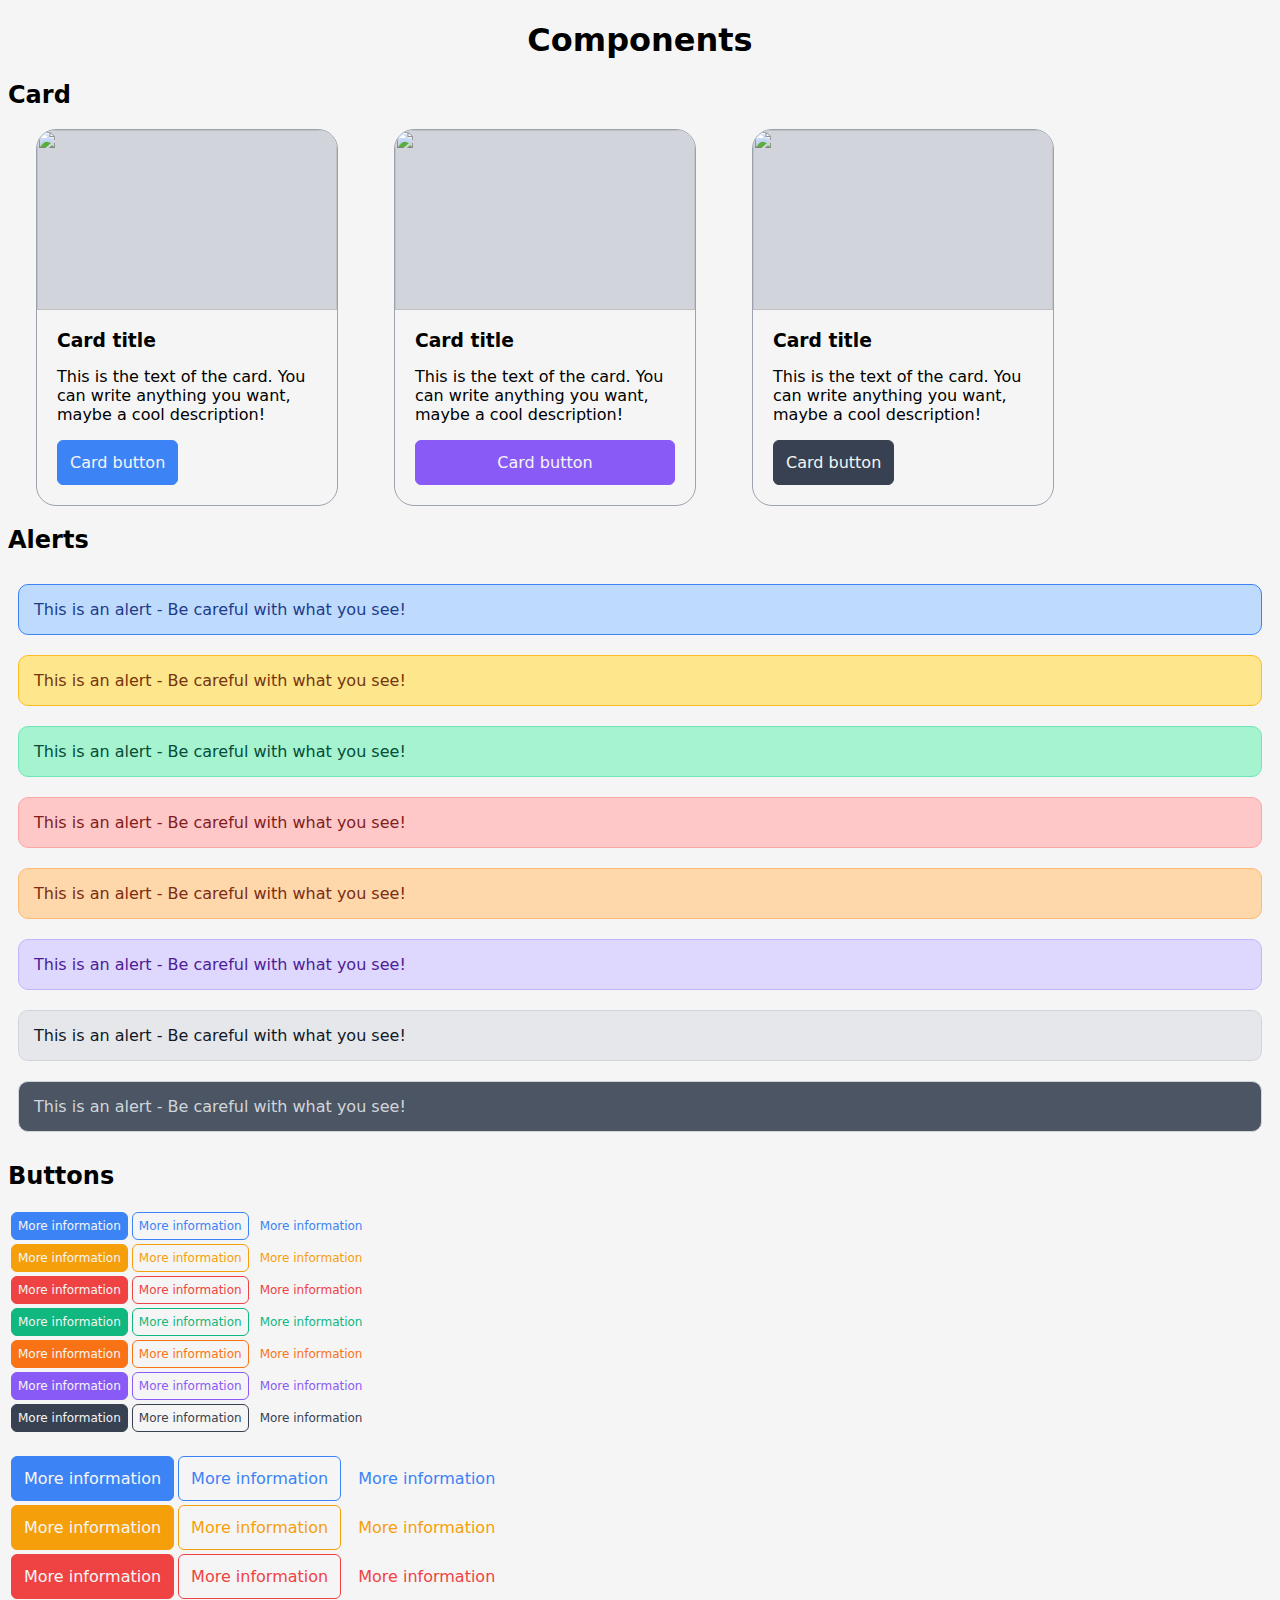
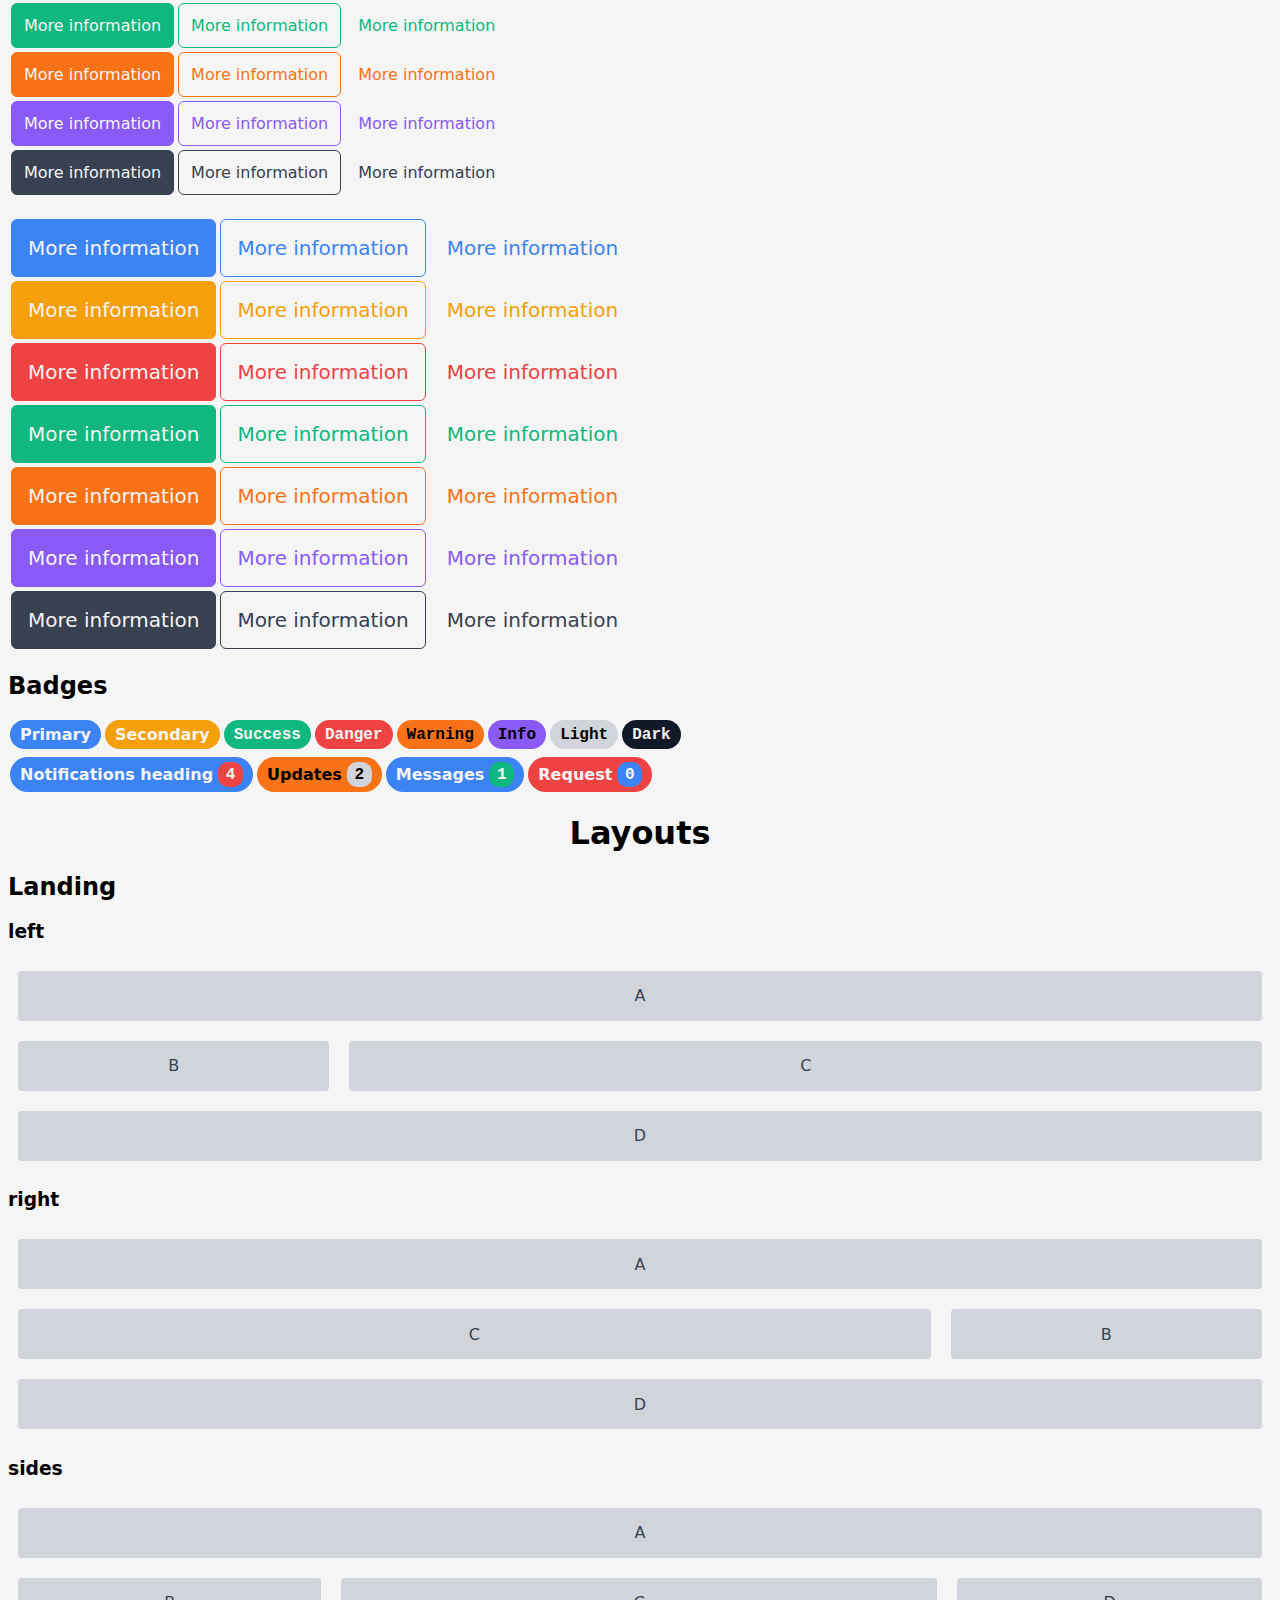
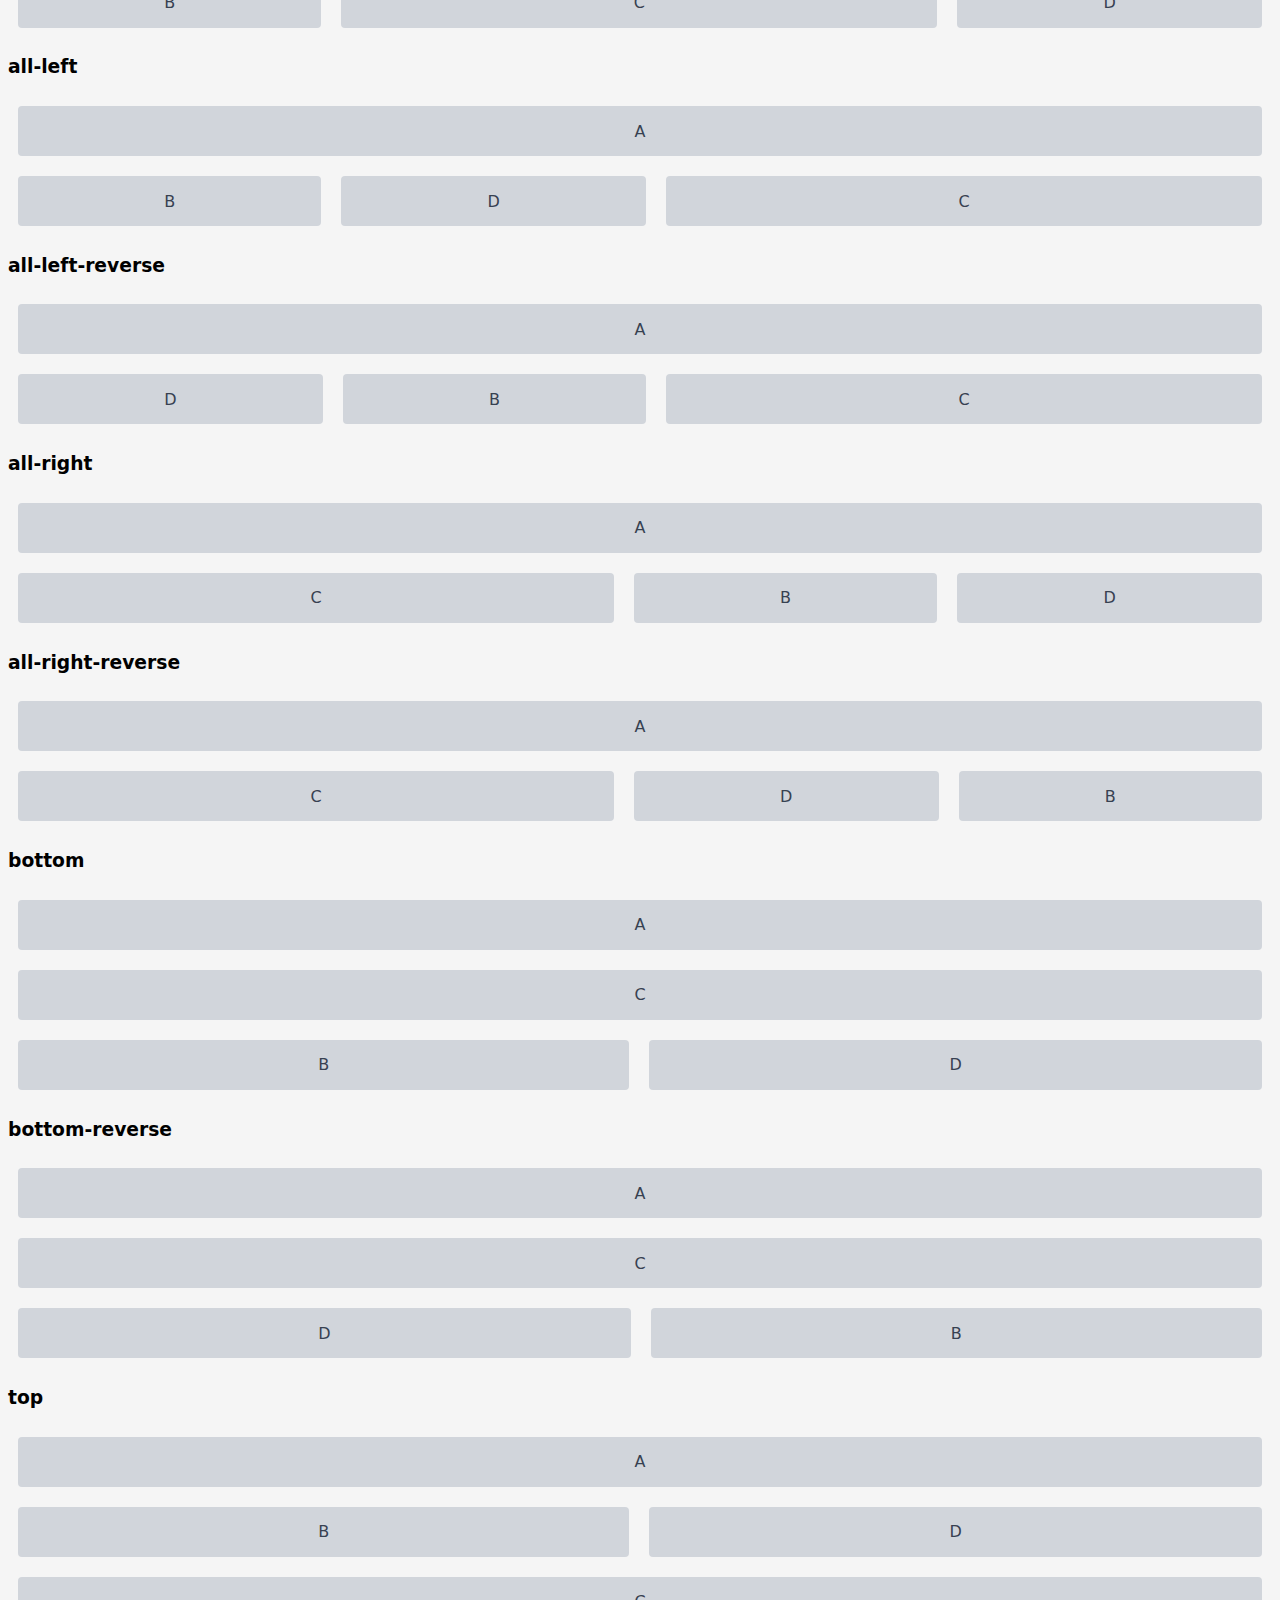
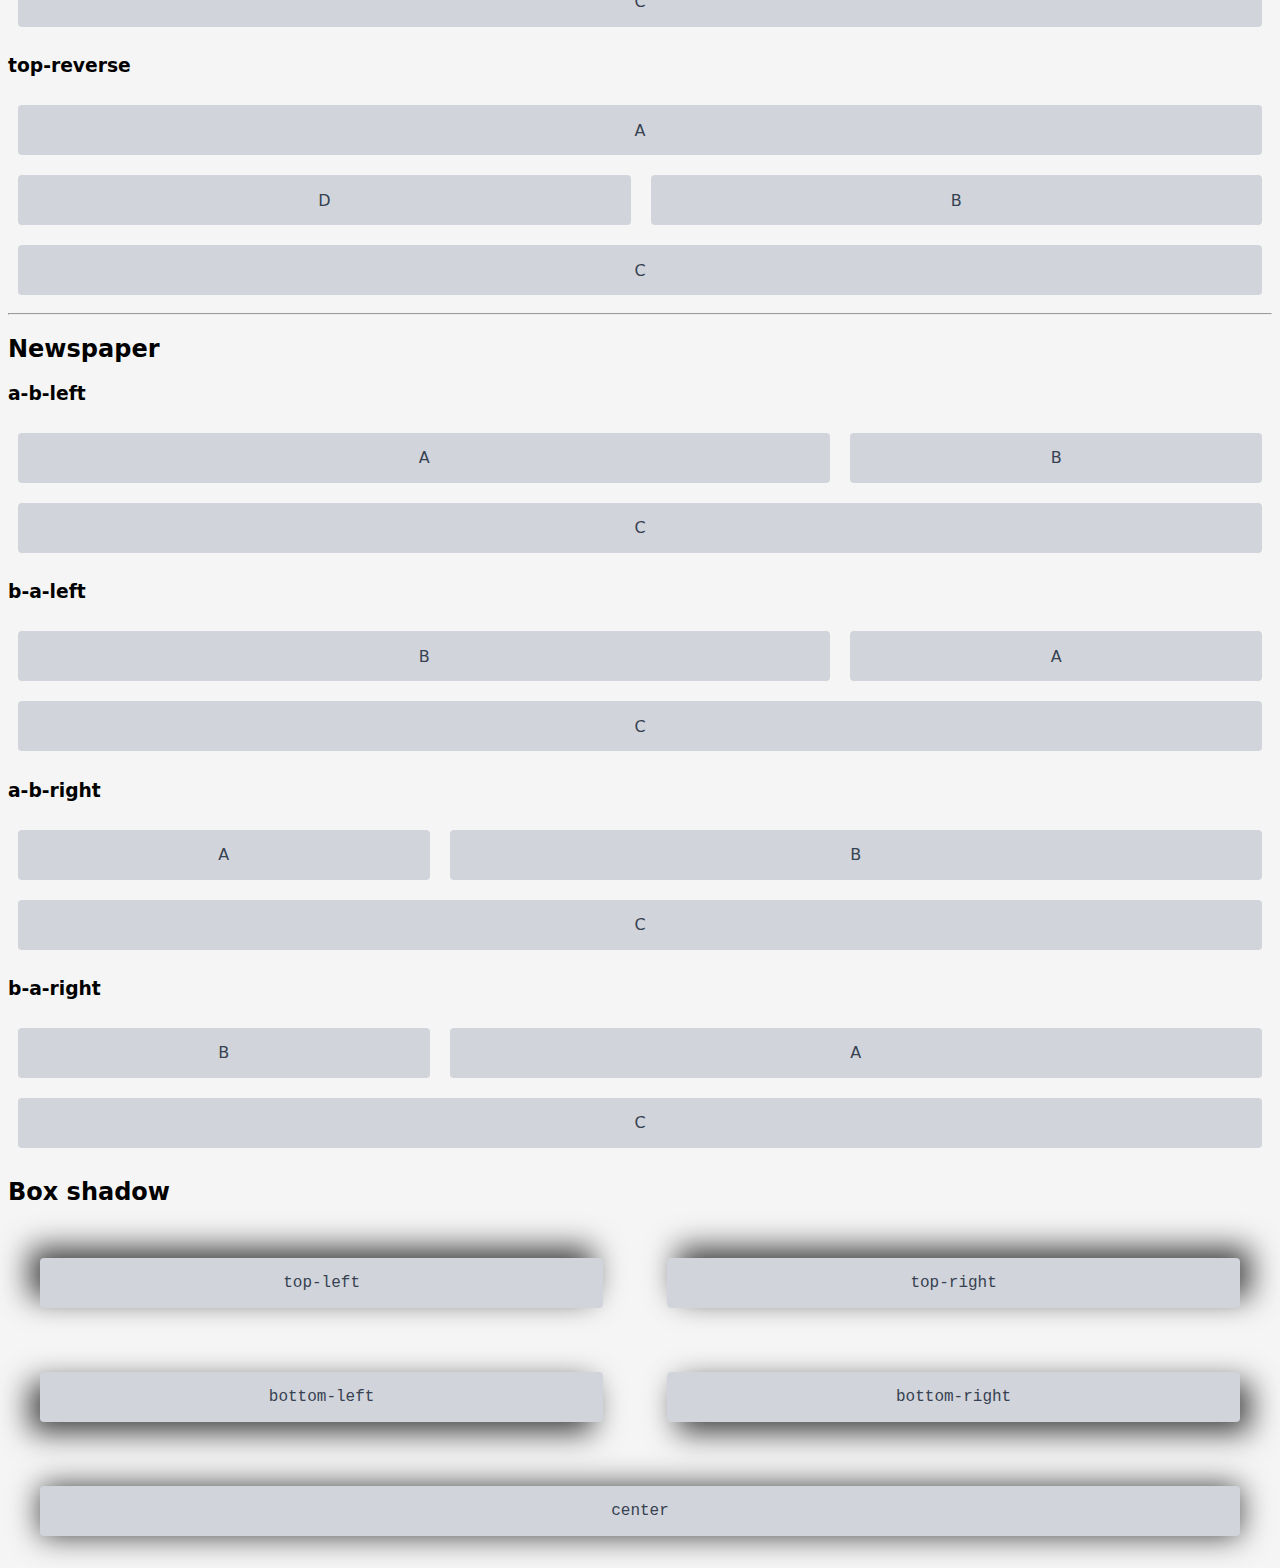
==== commit 6c21c60d: "they don't know me son" ====
--- a/index.html
+++ b/index.html
@@ -8,18 +8,68 @@
 </head>
 <body class="c-body">
 
+    <h1 class="g--font-family g--text-align-center">Components</h1>
+
+    <!------------>
+    <!-- C-CARD -->
+    <!------------>
+    <h2 class="g--font-family">Card</h2>
+    <div class="l-flex">
+        <div class="c-card g--margin-horizontal-8">
+            <img class="c-card__image c-dev-box" src="https://us.123rf.com/450wm/futurevision/futurevision2307/futurevision230700917/208664062-paisaje-del-parque-nacional-con-arroyo-y-monta%C3%B1as-creado-con-tecnolog%C3%ADa-generativa-de-inteligencia.jpg?ver=6"></img>
+    
+            <div class="c-card__body">
+                <h3 class="c-card__title">Card title</h3>
+    
+                <p class="c-card__text">This is the text of the card. You can write anything you want, maybe a cool description!</p>
+    
+                <button class="c-card__button c-button">Card button</button>
+            </div>
+        </div>
+
+        <div class="c-card g--margin-horizontal-8">
+            <img class="c-card__image c-dev-box" src="https://us.123rf.com/450wm/futurevision/futurevision2307/futurevision230700917/208664062-paisaje-del-parque-nacional-con-arroyo-y-monta%C3%B1as-creado-con-tecnolog%C3%ADa-generativa-de-inteligencia.jpg?ver=6"></img>
+    
+            <div class="c-card__body">
+                <h3 class="c-card__title">Card title</h3>
+    
+                <p class="c-card__text">This is the text of the card. You can write anything you want, maybe a cool description!</p>
+    
+                <button class="c-card__button c-card__button--full-width c-button c-button--color-info">Card button</button>
+            </div>
+        </div>
+    
+        <div class="c-card g--margin-horizontal-8">
+            <img class="c-card__image c-card__image--contain c-dev-box" src="https://us.123rf.com/450wm/futurevision/futurevision2307/futurevision230700917/208664062-paisaje-del-parque-nacional-con-arroyo-y-monta%C3%B1as-creado-con-tecnolog%C3%ADa-generativa-de-inteligencia.jpg?ver=6"></img>
+    
+            <div class="c-card__body c-card__body--right">
+                <h3 class="c-card__title">Card title</h3>
+    
+                <p class="c-card__text">This is the text of the card. You can write anything you want, maybe a cool description!</p>
+    
+                <button class="c-card__button c-button c-button--color-dark">Card button</button>
+            </div>
+        </div>
+    </div>
+
+    <!------------->
+    <!-- C-ALERT -->
+    <!------------->
+    <h2 class="g--font-family">Alerts</h2>
+    <div class="l-rows l-rows--8">
+        <div class="c-alert">This is an alert - Be careful with what you see!</div>
+        <div class="c-alert c-alert--secondary">This is an alert - Be careful with what you see!</div>
+        <div class="c-alert c-alert--success">This is an alert - Be careful with what you see!</div>
+        <div class="c-alert c-alert--danger">This is an alert - Be careful with what you see!</div>
+        <div class="c-alert c-alert--warning">This is an alert - Be careful with what you see!</div>
+        <div class="c-alert c-alert--info">This is an alert - Be careful with what you see!</div>
+        <div class="c-alert c-alert--light">This is an alert - Be careful with what you see!</div>
+        <div class="c-alert c-alert--dark">This is an alert - Be careful with what you see!</div>
+    </div>
+
     <!--------------->
     <!-- C-BUTTONS -->
     <!--------------->
-
-
-    <div class="l-columns l-columns--1 l-columns--3@desktop l-columns--2@full-desktop">
-        <div class="c-dev-box">A</div>
-        <div class="c-dev-box">B</div>
-        <div class="c-dev-box">C</div>
-        <div class="c-dev-box">D</div>
-    </div>
-
     <!-- Light mode -->
     <h2 class="g--font-family">Buttons</h2>
     <table>
@@ -185,6 +235,8 @@
         </div>
     </div>
 
+    <h1 class="g--font-family g--text-align-center">Layouts</h1>
+
     <!--------------->
     <!-- L-LANDING -->
     <!--------------->
@@ -310,5 +362,18 @@
         <div class="l-newspaper__b c-dev-box">B</div>
         <div class="l-newspaper__c c-dev-box">C</div>
     </div>
+
+    <!------------------->
+    <!-- G--BOX-SHADOW -->
+    <!------------------->
+    <h2 class="g--font-family">Box shadow</h2>
+    <div class="l-squared l-squared--2">
+        <div class="l-squared__a c-dev-box g--font-family-mono g--box-shadow-top-left-4 g--margin-9">top-left</div>
+        <div class="l-squared__b c-dev-box g--font-family-mono g--box-shadow-top-right-4 g--margin-9">top-right</div>
+        <div class="l-squared__c c-dev-box g--font-family-mono g--box-shadow-bottom-left-4 g--margin-9">bottom-left</div>
+        <div class="l-squared__d c-dev-box g--font-family-mono g--box-shadow-bottom-right-4 g--margin-9">bottom-right</div>
+    </div>
+
+    <div class="c-dev-box g--font-family-mono g--box-shadow-center g--margin-9">center</div>
 </body>
 </html>--- a/css/main.css
+++ b/css/main.css
@@ -4,6 +4,22 @@
 MIT License - 2023
 */
 /* Layouts */
+.l-area-1 {
+  display: grid;
+  grid-template-areas: "a";
+}
+.l-area-1--a {
+  grid-template-areas: "a";
+}
+.l-area-1--a-vertical {
+  grid-template-areas: "a";
+}
+.l-area-1--a-horizontal {
+  grid-template-areas: "a ";
+}
+.l-area__a {
+  grid-area: a;
+}
 .l-area-2 {
   display: grid;
   grid-template-areas: "ab";
@@ -333,6 +349,22 @@
 }
 
 @media (min-width: 576px) {
+  .l-area-1\@tablet {
+    display: grid;
+    grid-template-areas: "a";
+  }
+  .l-area-1--a\@tablet {
+    grid-template-areas: "a";
+  }
+  .l-area-1--a-vertical\@tablet {
+    grid-template-areas: "a";
+  }
+  .l-area-1--a-horizontal\@tablet {
+    grid-template-areas: "a ";
+  }
+  .l-area__a\@tablet {
+    grid-area: a;
+  }
   .l-area-2\@tablet {
     display: grid;
     grid-template-areas: "ab";
@@ -662,6 +694,22 @@
   }
 }
 @media (min-width: 768px) {
+  .l-area-1\@desktop {
+    display: grid;
+    grid-template-areas: "a";
+  }
+  .l-area-1--a\@desktop {
+    grid-template-areas: "a";
+  }
+  .l-area-1--a-vertical\@desktop {
+    grid-template-areas: "a";
+  }
+  .l-area-1--a-horizontal\@desktop {
+    grid-template-areas: "a ";
+  }
+  .l-area__a\@desktop {
+    grid-area: a;
+  }
   .l-area-2\@desktop {
     display: grid;
     grid-template-areas: "ab";
@@ -991,6 +1039,22 @@
   }
 }
 @media (min-width: 992px) {
+  .l-area-1\@full-desktop {
+    display: grid;
+    grid-template-areas: "a";
+  }
+  .l-area-1--a\@full-desktop {
+    grid-template-areas: "a";
+  }
+  .l-area-1--a-vertical\@full-desktop {
+    grid-template-areas: "a";
+  }
+  .l-area-1--a-horizontal\@full-desktop {
+    grid-template-areas: "a ";
+  }
+  .l-area__a\@full-desktop {
+    grid-area: a;
+  }
   .l-area-2\@full-desktop {
     display: grid;
     grid-template-areas: "ab";
@@ -1321,6 +1385,8 @@
 }
 .l-columns {
   display: grid;
+  align-items: center;
+  justify-content: center;
 }
 .l-columns--1 {
   grid-template-columns: repeat(1, 1fr);
@@ -1449,6 +1515,44 @@
     grid-template-columns: repeat(10, 1fr);
   }
 }
+.l-dashboard {
+  display: grid;
+  grid-template-areas: "a a a a a" "b c c d d" "b e e f f" "g g g g g";
+}
+.l-dashboard--nav-left {
+  grid-template-areas: "a a a a a" "b c c d d" "b e e f f" "g g g g g";
+}
+.l-dashboard--nav-right {
+  grid-template-areas: "a a a a a" "c c d d b" "e e f f b" "g g g g g";
+}
+.l-dashboard--nav-top {
+  grid-template-areas: "a a a a" "b b b b" "c c d d" "e e f f" "g g g g";
+}
+.l-dashboard--nav-bottom {
+  grid-template-areas: "a a a a" "c c d d" "e e f f" "b b b b" "g g g g";
+}
+.l-dashboard__a {
+  grid-area: a;
+}
+.l-dashboard__b {
+  grid-area: b;
+}
+.l-dashboard__c {
+  grid-area: c;
+}
+.l-dashboard__d {
+  grid-area: d;
+}
+.l-dashboard__e {
+  grid-area: e;
+}
+.l-dashboard__f {
+  grid-area: f;
+}
+.l-dashboard__g {
+  grid-area: g;
+}
+
 .l-rows {
   display: grid;
 }
@@ -1595,6 +1699,18 @@
 .l-newspaper--b-a-right {
   grid-template-areas: "b a a" "b a a" "c c c";
 }
+.l-newspaper--a-b-left-reverse {
+  grid-template-areas: "c c c" "a a b" "a a b";
+}
+.l-newspaper--b-a-left-reverse {
+  grid-template-areas: "c c c" "b b a" "b b a";
+}
+.l-newspaper--a-b-right-reverse {
+  grid-template-areas: "c c c" "a b b" "a b b";
+}
+.l-newspaper--b-a-right-reverse {
+  grid-template-areas: "c c c" "b a a" "b a a";
+}
 .l-newspaper__a {
   grid-area: a;
 }
@@ -3085,7 +3201,142 @@
     grid-template-areas: "a a a a" "d d b b" "c c c c";
   }
 }
+.l-squared {
+  display: grid;
+  grid-template-areas: "a";
+}
+.l-squared--1 {
+  grid-template-areas: "a";
+}
+.l-squared--2 {
+  grid-template-areas: "a b" "c d";
+}
+.l-squared--3 {
+  grid-template-areas: "a b c" "d e f" "g h i";
+}
+.l-squared--4 {
+  grid-template-areas: "a b c d" "e f g h" "i j k l" "m n o p";
+}
+.l-squared__a {
+  grid-area: a;
+}
+.l-squared__b {
+  grid-area: b;
+}
+.l-squared__c {
+  grid-area: c;
+}
+.l-squared__d {
+  grid-area: d;
+}
+.l-squared__e {
+  grid-area: e;
+}
+.l-squared__f {
+  grid-area: f;
+}
+.l-squared__g {
+  grid-area: g;
+}
+.l-squared__h {
+  grid-area: h;
+}
+.l-squared__i {
+  grid-area: i;
+}
+.l-squared__j {
+  grid-area: j;
+}
+.l-squared__k {
+  grid-area: k;
+}
+.l-squared__l {
+  grid-area: l;
+}
+.l-squared__m {
+  grid-area: m;
+}
+.l-squared__n {
+  grid-area: n;
+}
+.l-squared__o {
+  grid-area: o;
+}
+.l-squared__p {
+  grid-area: p;
+}
+
 /* Components */
+.c-dev-box {
+  --c-dev-box-strong-color: var(--color-gray-3);
+  --c-dev-box-weak-color: var(--color-gray-7);
+  background-color: var(--c-dev-box-strong-color);
+  color: var(--c-dev-box-weak-color);
+  margin: 10px;
+  height: 50px;
+  border-radius: 4px;
+  display: flex;
+  justify-content: center;
+  align-items: center;
+  font-family: var(--font-family);
+}
+
+.c-alert {
+  --c-alert-color-strong: var(--color-primary-9);
+  --c-alert-color-weak: var(--color-primary-2);
+  --c-alert-color-border: var(--color-primary-5);
+  --c-alert-font-family: var(--font-family);
+  background-color: var(--c-alert-color-weak);
+  color: var(--c-alert-color-strong);
+  border: 1px solid var(--c-alert-color-border);
+  font-family: var(--c-alert-font-family);
+  display: flex;
+  align-items: center;
+  padding: 15px;
+  margin: 10px;
+  border-radius: 10px;
+}
+.c-alert--primary {
+  --c-alert-color-strong: var(--color-primary-9);
+  --c-alert-color-weak: var(--color-primary-2);
+  --c-alert-color-border: var(--color-primary-3);
+}
+.c-alert--secondary {
+  --c-alert-color-strong: var(--color-secondary-9);
+  --c-alert-color-weak: var(--color-secondary-2);
+  --c-alert-color-border: var(--color-secondary-4);
+}
+.c-alert--success {
+  --c-alert-color-strong: var(--color-green-9);
+  --c-alert-color-weak: var(--color-green-2);
+  --c-alert-color-border: var(--color-green-3);
+}
+.c-alert--danger {
+  --c-alert-color-strong: var(--color-red-9);
+  --c-alert-color-weak: var(--color-red-2);
+  --c-alert-color-border: var(--color-red-3);
+}
+.c-alert--warning {
+  --c-alert-color-strong: var(--color-orange-9);
+  --c-alert-color-weak: var(--color-orange-2);
+  --c-alert-color-border: var(--color-orange-3);
+}
+.c-alert--info {
+  --c-alert-color-strong: var(--color-purple-9);
+  --c-alert-color-weak: var(--color-purple-2);
+  --c-alert-color-border: var(--color-purple-3);
+}
+.c-alert--light {
+  --c-alert-color-strong: var(--color-gray-9);
+  --c-alert-color-weak: var(--color-gray-2);
+  --c-alert-color-border: var(--color-gray-3);
+}
+.c-alert--dark {
+  --c-alert-color-strong: var(--color-gray-3);
+  --c-alert-color-weak: var(--color-gray-6);
+  --c-alert-color-border: var(--color-gray-3);
+}
+
 .c-badge {
   --c-badge-background-color: var(--color-primary);
   --c-badge-color: var(--color-white);
@@ -3228,18 +3479,32 @@
   padding: 5px;
   border-radius: 10px;
 }
+.c-badge__notification--primary {
+  --c-badge--notification-background-color: var(--color-primary);
+}
+.c-badge__notification--secondary {
+  --c-badge--notification-background-color: var(--color-secondary);
+}
+.c-badge__notification--success {
+  --c-badge--notification-background-color: var(--color-green);
+}
 .c-badge__notification--danger {
   --c-badge--notification-background-color: var(--color-red);
 }
+.c-badge__notification--warning {
+  --c-badge--notification-background-color: var(--color-orange);
+  --c-badge--notification-color: var(--color-black);
+}
+.c-badge__notification--info {
+  --c-badge--notification-background-color: var(--color-purple);
+  --c-badge--notification-color: var(--color-black);
+}
 .c-badge__notification--light {
-  --c-badge--notification-background-color: var(--color-white);
+  --c-badge--notification-background-color: var(--color-gray-3);
   --c-badge--notification-color: var(--color-black);
 }
-.c-badge__notification--success {
-  --c-badge--notification-background-color: var(--color-green);
-}
-.c-badge__notification--primary {
-  --c-badge--notification-background-color: var(--color-primary);
+.c-badge__notification--dark {
+  --c-badge--notification-background-color: var(--color-gray-9);
 }
 
 .c-body {
@@ -3433,18 +3698,43 @@
   font-size: 20px;
 }
 
-.c-dev-box {
-  --c-dev-box-strong-color: var(--color-gray-3);
-  --c-dev-box-weak-color: var(--color-gray-7);
-  background-color: var(--c-dev-box-strong-color);
-  color: var(--c-dev-box-weak-color);
-  margin: 10px;
-  height: 50px;
-  border-radius: 4px;
+.c-card {
+  --c-card-border-color: var(--color-gray-4);
+  --c-card-title-font-family: var(--font-family);
+  --c-card-text-font-family: var(--font-family);
+  --c-card-image-placeholder-color: var(--color-gray-3);
+  border: 1px solid var(--c-card-border-color);
+  width: 300px;
+  border-radius: 20px;
+  overflow: hidden;
   display: flex;
-  justify-content: center;
-  align-items: center;
-  font-family: var(--font-family);
+  flex-direction: column;
+}
+.c-card__image {
+  margin: 0;
+  width: 100%;
+  border-radius: 0;
+  height: 180px;
+  object-fit: cover;
+}
+.c-card__image--cover {
+  object-fit: cover;
+}
+.c-card__image--contain {
+  object-fit: contain;
+}
+.c-card__body {
+  padding: 20px;
+}
+.c-card__title {
+  font-family: var(--c-card-title-font-family);
+  margin: 0;
+}
+.c-card__text {
+  font-family: var(--c-card-text-font-family);
+}
+.c-card__button--full-width {
+  width: 100%;
 }
 
 /* Globals */
@@ -3928,6 +4218,368 @@
   background-color: #7c2d12;
 }
 
+@media (prefers-color-scheme: dark) {
+  .dark\:g--background-color-primary-1 {
+    background-color: #DCEBFE;
+  }
+  .dark\:g--background-color-primary-2 {
+    background-color: #BEDBFE;
+  }
+  .dark\:g--background-color-primary-3 {
+    background-color: #91C3FD;
+  }
+  .dark\:g--background-color-primary-4 {
+    background-color: #61A6FA;
+  }
+  .dark\:g--background-color-primary {
+    background-color: #61A6FA;
+  }
+  .dark\:g--background-color-primary-5 {
+    background-color: #3C83F6;
+  }
+  .dark\:g--background-color-primary-6 {
+    background-color: #2463EB;
+  }
+  .dark\:g--background-color-primary-7 {
+    background-color: #1D4FD7;
+  }
+  .dark\:g--background-color-primary-8 {
+    background-color: #1E3FAE;
+  }
+  .dark\:g--background-color-primary-9 {
+    background-color: #1E3B8A;
+  }
+  .dark\:g--background-color-secondary-1 {
+    background-color: #FEF3C8;
+  }
+  .dark\:g--background-color-secondary-2 {
+    background-color: #FDE68B;
+  }
+  .dark\:g--background-color-secondary-3 {
+    background-color: #FCD44F;
+  }
+  .dark\:g--background-color-secondary-4 {
+    background-color: #FBBD23;
+  }
+  .dark\:g--background-color-secondary {
+    background-color: #FBBD23;
+  }
+  .dark\:g--background-color-secondary-5 {
+    background-color: #F59F0A;
+  }
+  .dark\:g--background-color-secondary-6 {
+    background-color: #DB7706;
+  }
+  .dark\:g--background-color-secondary-7 {
+    background-color: #B35309;
+  }
+  .dark\:g--background-color-secondary-8 {
+    background-color: #91400D;
+  }
+  .dark\:g--background-color-secondary-9 {
+    background-color: #76350F;
+  }
+  .dark\:g--background-color-black-1 {
+    background-color: #000000;
+  }
+  .dark\:g--background-color-black-2 {
+    background-color: #000000;
+  }
+  .dark\:g--background-color-black-3 {
+    background-color: #000000;
+  }
+  .dark\:g--background-color-black-4 {
+    background-color: #000000;
+  }
+  .dark\:g--background-color-black {
+    background-color: #000000;
+  }
+  .dark\:g--background-color-black-5 {
+    background-color: #000000;
+  }
+  .dark\:g--background-color-black-6 {
+    background-color: #000000;
+  }
+  .dark\:g--background-color-black-7 {
+    background-color: #000000;
+  }
+  .dark\:g--background-color-black-8 {
+    background-color: #000000;
+  }
+  .dark\:g--background-color-black-9 {
+    background-color: #000000;
+  }
+  .dark\:g--background-color-gray-1 {
+    background-color: #F3F4F6;
+  }
+  .dark\:g--background-color-gray-2 {
+    background-color: #E5E7EB;
+  }
+  .dark\:g--background-color-gray-3 {
+    background-color: #D1D5DB;
+  }
+  .dark\:g--background-color-gray-4 {
+    background-color: #9CA3AF;
+  }
+  .dark\:g--background-color-gray {
+    background-color: #9CA3AF;
+  }
+  .dark\:g--background-color-gray-5 {
+    background-color: #6B7280;
+  }
+  .dark\:g--background-color-gray-6 {
+    background-color: #4B5563;
+  }
+  .dark\:g--background-color-gray-7 {
+    background-color: #374151;
+  }
+  .dark\:g--background-color-gray-8 {
+    background-color: #1F2937;
+  }
+  .dark\:g--background-color-gray-9 {
+    background-color: #111827;
+  }
+  .dark\:g--background-color-white-1 {
+    background-color: #FFFFFF;
+  }
+  .dark\:g--background-color-white-2 {
+    background-color: #FCFCFC;
+  }
+  .dark\:g--background-color-white-3 {
+    background-color: #FAFAFA;
+  }
+  .dark\:g--background-color-white-4 {
+    background-color: #F7F7F7;
+  }
+  .dark\:g--background-color-white {
+    background-color: #F7F7F7;
+  }
+  .dark\:g--background-color-white-5 {
+    background-color: #F5F5F5;
+  }
+  .dark\:g--background-color-white-6 {
+    background-color: #F2F2F2;
+  }
+  .dark\:g--background-color-white-7 {
+    background-color: #F0F0F0;
+  }
+  .dark\:g--background-color-white-8 {
+    background-color: #EDEDED;
+  }
+  .dark\:g--background-color-white-9 {
+    background-color: #EBEBEB;
+  }
+  .dark\:g--background-color-red-1 {
+    background-color: #FEE1E1;
+  }
+  .dark\:g--background-color-red-2 {
+    background-color: #FEC8C8;
+  }
+  .dark\:g--background-color-red-3 {
+    background-color: #FCA6A6;
+  }
+  .dark\:g--background-color-red-4 {
+    background-color: #F87272;
+  }
+  .dark\:g--background-color-red {
+    background-color: #F87272;
+  }
+  .dark\:g--background-color-red-5 {
+    background-color: #EF4343;
+  }
+  .dark\:g--background-color-red-6 {
+    background-color: #DC2828;
+  }
+  .dark\:g--background-color-red-7 {
+    background-color: #BA1C1C;
+  }
+  .dark\:g--background-color-red-8 {
+    background-color: #981B1B;
+  }
+  .dark\:g--background-color-red-9 {
+    background-color: #811D1D;
+  }
+  .dark\:g--background-color-green-1 {
+    background-color: #D1FAE5;
+  }
+  .dark\:g--background-color-green-2 {
+    background-color: #A5F3CF;
+  }
+  .dark\:g--background-color-green-3 {
+    background-color: #6EE7B7;
+  }
+  .dark\:g--background-color-green-4 {
+    background-color: #36D399;
+  }
+  .dark\:g--background-color-green {
+    background-color: #36D399;
+  }
+  .dark\:g--background-color-green-5 {
+    background-color: #10B77F;
+  }
+  .dark\:g--background-color-green-6 {
+    background-color: #059467;
+  }
+  .dark\:g--background-color-green-7 {
+    background-color: #047756;
+  }
+  .dark\:g--background-color-green-8 {
+    background-color: #066046;
+  }
+  .dark\:g--background-color-green-9 {
+    background-color: #064C39;
+  }
+  .dark\:g--background-color-blue-1 {
+    background-color: #DCEBFE;
+  }
+  .dark\:g--background-color-blue-2 {
+    background-color: #BEDBFE;
+  }
+  .dark\:g--background-color-blue-3 {
+    background-color: #91C3FD;
+  }
+  .dark\:g--background-color-blue-4 {
+    background-color: #61A6FA;
+  }
+  .dark\:g--background-color-blue {
+    background-color: #61A6FA;
+  }
+  .dark\:g--background-color-blue-5 {
+    background-color: #3C83F6;
+  }
+  .dark\:g--background-color-blue-6 {
+    background-color: #2463EB;
+  }
+  .dark\:g--background-color-blue-7 {
+    background-color: #1D4FD7;
+  }
+  .dark\:g--background-color-blue-8 {
+    background-color: #1E3FAE;
+  }
+  .dark\:g--background-color-blue-9 {
+    background-color: #1E3B8A;
+  }
+  .dark\:g--background-color-yellow-1 {
+    background-color: #FEF3C8;
+  }
+  .dark\:g--background-color-yellow-2 {
+    background-color: #FDE68B;
+  }
+  .dark\:g--background-color-yellow-3 {
+    background-color: #FCD44F;
+  }
+  .dark\:g--background-color-yellow-4 {
+    background-color: #FBBD23;
+  }
+  .dark\:g--background-color-yellow {
+    background-color: #FBBD23;
+  }
+  .dark\:g--background-color-yellow-5 {
+    background-color: #F59F0A;
+  }
+  .dark\:g--background-color-yellow-6 {
+    background-color: #DB7706;
+  }
+  .dark\:g--background-color-yellow-7 {
+    background-color: #B35309;
+  }
+  .dark\:g--background-color-yellow-8 {
+    background-color: #91400D;
+  }
+  .dark\:g--background-color-yellow-9 {
+    background-color: #76350F;
+  }
+  .dark\:g--background-color-pink-1 {
+    background-color: #FCE8F4;
+  }
+  .dark\:g--background-color-pink-2 {
+    background-color: #FBD0E8;
+  }
+  .dark\:g--background-color-pink-3 {
+    background-color: #F9A9D5;
+  }
+  .dark\:g--background-color-pink-4 {
+    background-color: #F471B5;
+  }
+  .dark\:g--background-color-pink {
+    background-color: #F471B5;
+  }
+  .dark\:g--background-color-pink-5 {
+    background-color: #EC4699;
+  }
+  .dark\:g--background-color-pink-6 {
+    background-color: #DB2979;
+  }
+  .dark\:g--background-color-pink-7 {
+    background-color: #BF185D;
+  }
+  .dark\:g--background-color-pink-8 {
+    background-color: #9B174C;
+  }
+  .dark\:g--background-color-pink-9 {
+    background-color: #811842;
+  }
+  .dark\:g--background-color-purple-1 {
+    background-color: #EBE7FE;
+  }
+  .dark\:g--background-color-purple-2 {
+    background-color: #DED7FE;
+  }
+  .dark\:g--background-color-purple-3 {
+    background-color: #C3B4FD;
+  }
+  .dark\:g--background-color-purple-4 {
+    background-color: #A689FA;
+  }
+  .dark\:g--background-color-purple {
+    background-color: #A689FA;
+  }
+  .dark\:g--background-color-purple-5 {
+    background-color: #895AF6;
+  }
+  .dark\:g--background-color-purple-6 {
+    background-color: #7C3BED;
+  }
+  .dark\:g--background-color-purple-7 {
+    background-color: #6B26D9;
+  }
+  .dark\:g--background-color-purple-8 {
+    background-color: #5A21B5;
+  }
+  .dark\:g--background-color-purple-9 {
+    background-color: #4D1D95;
+  }
+  .dark\:g--background-color-orange-1 {
+    background-color: #ffedd5;
+  }
+  .dark\:g--background-color-orange-2 {
+    background-color: #fed7aa;
+  }
+  .dark\:g--background-color-orange-3 {
+    background-color: #fdba74;
+  }
+  .dark\:g--background-color-orange-4 {
+    background-color: #fb923c;
+  }
+  .dark\:g--background-color-orange {
+    background-color: #fb923c;
+  }
+  .dark\:g--background-color-orange-5 {
+    background-color: #f97316;
+  }
+  .dark\:g--background-color-orange-6 {
+    background-color: #ea580c;
+  }
+  .dark\:g--background-color-orange-7 {
+    background-color: #c2410c;
+  }
+  .dark\:g--background-color-orange-8 {
+    background-color: #9a3412;
+  }
+  .dark\:g--background-color-orange-9 {
+    background-color: #7c2d12;
+  }
+}
 .g---border-radius {
   border-radius: 4px;
 }
@@ -4461,60 +5113,697 @@
   border-color: #7c2d12;
 }
 
+@media (prefers-color-scheme: dark) {
+  .dark\:g--border-color-primary-1 {
+    border-color: #DCEBFE;
+  }
+  .dark\:g--border-color-primary-2 {
+    border-color: #BEDBFE;
+  }
+  .dark\:g--border-color-primary-3 {
+    border-color: #91C3FD;
+  }
+  .dark\:g--border-color-primary-4 {
+    border-color: #61A6FA;
+  }
+  .dark\:g--border-color--primary {
+    border-color: #61A6FA;
+  }
+  .dark\:g--border-color-primary-5 {
+    border-color: #3C83F6;
+  }
+  .dark\:g--border-color-primary-6 {
+    border-color: #2463EB;
+  }
+  .dark\:g--border-color-primary-7 {
+    border-color: #1D4FD7;
+  }
+  .dark\:g--border-color-primary-8 {
+    border-color: #1E3FAE;
+  }
+  .dark\:g--border-color-primary-9 {
+    border-color: #1E3B8A;
+  }
+  .dark\:g--border-color-secondary-1 {
+    border-color: #FEF3C8;
+  }
+  .dark\:g--border-color-secondary-2 {
+    border-color: #FDE68B;
+  }
+  .dark\:g--border-color-secondary-3 {
+    border-color: #FCD44F;
+  }
+  .dark\:g--border-color-secondary-4 {
+    border-color: #FBBD23;
+  }
+  .dark\:g--border-color--secondary {
+    border-color: #FBBD23;
+  }
+  .dark\:g--border-color-secondary-5 {
+    border-color: #F59F0A;
+  }
+  .dark\:g--border-color-secondary-6 {
+    border-color: #DB7706;
+  }
+  .dark\:g--border-color-secondary-7 {
+    border-color: #B35309;
+  }
+  .dark\:g--border-color-secondary-8 {
+    border-color: #91400D;
+  }
+  .dark\:g--border-color-secondary-9 {
+    border-color: #76350F;
+  }
+  .dark\:g--border-color-black-1 {
+    border-color: #000000;
+  }
+  .dark\:g--border-color-black-2 {
+    border-color: #000000;
+  }
+  .dark\:g--border-color-black-3 {
+    border-color: #000000;
+  }
+  .dark\:g--border-color-black-4 {
+    border-color: #000000;
+  }
+  .dark\:g--border-color--black {
+    border-color: #000000;
+  }
+  .dark\:g--border-color-black-5 {
+    border-color: #000000;
+  }
+  .dark\:g--border-color-black-6 {
+    border-color: #000000;
+  }
+  .dark\:g--border-color-black-7 {
+    border-color: #000000;
+  }
+  .dark\:g--border-color-black-8 {
+    border-color: #000000;
+  }
+  .dark\:g--border-color-black-9 {
+    border-color: #000000;
+  }
+  .dark\:g--border-color-gray-1 {
+    border-color: #F3F4F6;
+  }
+  .dark\:g--border-color-gray-2 {
+    border-color: #E5E7EB;
+  }
+  .dark\:g--border-color-gray-3 {
+    border-color: #D1D5DB;
+  }
+  .dark\:g--border-color-gray-4 {
+    border-color: #9CA3AF;
+  }
+  .dark\:g--border-color--gray {
+    border-color: #9CA3AF;
+  }
+  .dark\:g--border-color-gray-5 {
+    border-color: #6B7280;
+  }
+  .dark\:g--border-color-gray-6 {
+    border-color: #4B5563;
+  }
+  .dark\:g--border-color-gray-7 {
+    border-color: #374151;
+  }
+  .dark\:g--border-color-gray-8 {
+    border-color: #1F2937;
+  }
+  .dark\:g--border-color-gray-9 {
+    border-color: #111827;
+  }
+  .dark\:g--border-color-white-1 {
+    border-color: #FFFFFF;
+  }
+  .dark\:g--border-color-white-2 {
+    border-color: #FCFCFC;
+  }
+  .dark\:g--border-color-white-3 {
+    border-color: #FAFAFA;
+  }
+  .dark\:g--border-color-white-4 {
+    border-color: #F7F7F7;
+  }
+  .dark\:g--border-color--white {
+    border-color: #F7F7F7;
+  }
+  .dark\:g--border-color-white-5 {
+    border-color: #F5F5F5;
+  }
+  .dark\:g--border-color-white-6 {
+    border-color: #F2F2F2;
+  }
+  .dark\:g--border-color-white-7 {
+    border-color: #F0F0F0;
+  }
+  .dark\:g--border-color-white-8 {
+    border-color: #EDEDED;
+  }
+  .dark\:g--border-color-white-9 {
+    border-color: #EBEBEB;
+  }
+  .dark\:g--border-color-red-1 {
+    border-color: #FEE1E1;
+  }
+  .dark\:g--border-color-red-2 {
+    border-color: #FEC8C8;
+  }
+  .dark\:g--border-color-red-3 {
+    border-color: #FCA6A6;
+  }
+  .dark\:g--border-color-red-4 {
+    border-color: #F87272;
+  }
+  .dark\:g--border-color--red {
+    border-color: #F87272;
+  }
+  .dark\:g--border-color-red-5 {
+    border-color: #EF4343;
+  }
+  .dark\:g--border-color-red-6 {
+    border-color: #DC2828;
+  }
+  .dark\:g--border-color-red-7 {
+    border-color: #BA1C1C;
+  }
+  .dark\:g--border-color-red-8 {
+    border-color: #981B1B;
+  }
+  .dark\:g--border-color-red-9 {
+    border-color: #811D1D;
+  }
+  .dark\:g--border-color-green-1 {
+    border-color: #D1FAE5;
+  }
+  .dark\:g--border-color-green-2 {
+    border-color: #A5F3CF;
+  }
+  .dark\:g--border-color-green-3 {
+    border-color: #6EE7B7;
+  }
+  .dark\:g--border-color-green-4 {
+    border-color: #36D399;
+  }
+  .dark\:g--border-color--green {
+    border-color: #36D399;
+  }
+  .dark\:g--border-color-green-5 {
+    border-color: #10B77F;
+  }
+  .dark\:g--border-color-green-6 {
+    border-color: #059467;
+  }
+  .dark\:g--border-color-green-7 {
+    border-color: #047756;
+  }
+  .dark\:g--border-color-green-8 {
+    border-color: #066046;
+  }
+  .dark\:g--border-color-green-9 {
+    border-color: #064C39;
+  }
+  .dark\:g--border-color-blue-1 {
+    border-color: #DCEBFE;
+  }
+  .dark\:g--border-color-blue-2 {
+    border-color: #BEDBFE;
+  }
+  .dark\:g--border-color-blue-3 {
+    border-color: #91C3FD;
+  }
+  .dark\:g--border-color-blue-4 {
+    border-color: #61A6FA;
+  }
+  .dark\:g--border-color--blue {
+    border-color: #61A6FA;
+  }
+  .dark\:g--border-color-blue-5 {
+    border-color: #3C83F6;
+  }
+  .dark\:g--border-color-blue-6 {
+    border-color: #2463EB;
+  }
+  .dark\:g--border-color-blue-7 {
+    border-color: #1D4FD7;
+  }
+  .dark\:g--border-color-blue-8 {
+    border-color: #1E3FAE;
+  }
+  .dark\:g--border-color-blue-9 {
+    border-color: #1E3B8A;
+  }
+  .dark\:g--border-color-yellow-1 {
+    border-color: #FEF3C8;
+  }
+  .dark\:g--border-color-yellow-2 {
+    border-color: #FDE68B;
+  }
+  .dark\:g--border-color-yellow-3 {
+    border-color: #FCD44F;
+  }
+  .dark\:g--border-color-yellow-4 {
+    border-color: #FBBD23;
+  }
+  .dark\:g--border-color--yellow {
+    border-color: #FBBD23;
+  }
+  .dark\:g--border-color-yellow-5 {
+    border-color: #F59F0A;
+  }
+  .dark\:g--border-color-yellow-6 {
+    border-color: #DB7706;
+  }
+  .dark\:g--border-color-yellow-7 {
+    border-color: #B35309;
+  }
+  .dark\:g--border-color-yellow-8 {
+    border-color: #91400D;
+  }
+  .dark\:g--border-color-yellow-9 {
+    border-color: #76350F;
+  }
+  .dark\:g--border-color-pink-1 {
+    border-color: #FCE8F4;
+  }
+  .dark\:g--border-color-pink-2 {
+    border-color: #FBD0E8;
+  }
+  .dark\:g--border-color-pink-3 {
+    border-color: #F9A9D5;
+  }
+  .dark\:g--border-color-pink-4 {
+    border-color: #F471B5;
+  }
+  .dark\:g--border-color--pink {
+    border-color: #F471B5;
+  }
+  .dark\:g--border-color-pink-5 {
+    border-color: #EC4699;
+  }
+  .dark\:g--border-color-pink-6 {
+    border-color: #DB2979;
+  }
+  .dark\:g--border-color-pink-7 {
+    border-color: #BF185D;
+  }
+  .dark\:g--border-color-pink-8 {
+    border-color: #9B174C;
+  }
+  .dark\:g--border-color-pink-9 {
+    border-color: #811842;
+  }
+  .dark\:g--border-color-purple-1 {
+    border-color: #EBE7FE;
+  }
+  .dark\:g--border-color-purple-2 {
+    border-color: #DED7FE;
+  }
+  .dark\:g--border-color-purple-3 {
+    border-color: #C3B4FD;
+  }
+  .dark\:g--border-color-purple-4 {
+    border-color: #A689FA;
+  }
+  .dark\:g--border-color--purple {
+    border-color: #A689FA;
+  }
+  .dark\:g--border-color-purple-5 {
+    border-color: #895AF6;
+  }
+  .dark\:g--border-color-purple-6 {
+    border-color: #7C3BED;
+  }
+  .dark\:g--border-color-purple-7 {
+    border-color: #6B26D9;
+  }
+  .dark\:g--border-color-purple-8 {
+    border-color: #5A21B5;
+  }
+  .dark\:g--border-color-purple-9 {
+    border-color: #4D1D95;
+  }
+  .dark\:g--border-color-orange-1 {
+    border-color: #ffedd5;
+  }
+  .dark\:g--border-color-orange-2 {
+    border-color: #fed7aa;
+  }
+  .dark\:g--border-color-orange-3 {
+    border-color: #fdba74;
+  }
+  .dark\:g--border-color-orange-4 {
+    border-color: #fb923c;
+  }
+  .dark\:g--border-color--orange {
+    border-color: #fb923c;
+  }
+  .dark\:g--border-color-orange-5 {
+    border-color: #f97316;
+  }
+  .dark\:g--border-color-orange-6 {
+    border-color: #ea580c;
+  }
+  .dark\:g--border-color-orange-7 {
+    border-color: #c2410c;
+  }
+  .dark\:g--border-color-orange-8 {
+    border-color: #9a3412;
+  }
+  .dark\:g--border-color-orange-9 {
+    border-color: #7c2d12;
+  }
+}
 .g--box-shadow {
+  -webkit-box-shadow: -10px 10px 30px 0px rgba(0, 0, 0, 0.75);
+  -moz-box-shadow: -10px 10px 30px 0px rgba(0, 0, 0, 0.75);
+  box-shadow: -10px 10px 30px 0px rgba(0, 0, 0, 0.75);
+}
+.g--box-shadow-bottom-left-1 {
+  -webkit-box-shadow: -10px 10px 0px 0px rgba(0, 0, 0, 0.75);
+  -moz-box-shadow: -10px 10px 0px 0px rgba(0, 0, 0, 0.75);
+  box-shadow: -10px 10px 0px 0px rgba(0, 0, 0, 0.75);
+}
+.g--box-shadow-bottom-right-1 {
+  -webkit-box-shadow: 10px 10px 0px 0px rgba(0, 0, 0, 0.75);
+  -moz-box-shadow: 10px 10px 0px 0px rgba(0, 0, 0, 0.75);
+  box-shadow: 10px 10px 0px 0px rgba(0, 0, 0, 0.75);
+}
+.g--box-shadow-top-left-1 {
+  -webkit-box-shadow: -10px -10px 0px 0px rgba(0, 0, 0, 0.75);
+  -moz-box-shadow: -10px -10px 0px 0px rgba(0, 0, 0, 0.75);
+  box-shadow: -10px -10px 0px 0px rgba(0, 0, 0, 0.75);
+}
+.g--box-shadow-top-right-1 {
+  -webkit-box-shadow: 10px -10px 0px 0px rgba(0, 0, 0, 0.75);
+  -moz-box-shadow: 10px -10px 0px 0px rgba(0, 0, 0, 0.75);
+  box-shadow: 10px -10px 0px 0px rgba(0, 0, 0, 0.75);
+}
+.g--box-shadow-center-1 {
+  -webkit-box-shadow: 0px 0px 0px 0px rgba(0, 0, 0, 0.75);
+  -moz-box-shadow: 0px 0px 0px 0px rgba(0, 0, 0, 0.75);
+  box-shadow: 0px 0px 0px 0px rgba(0, 0, 0, 0.75);
+}
+.g--box-shadow-1 {
+  -webkit-box-shadow: -10px 10px 0px 0px rgba(0, 0, 0, 0.75);
+  -moz-box-shadow: -10px 10px 0px 0px rgba(0, 0, 0, 0.75);
+  box-shadow: -10px 10px 0px 0px rgba(0, 0, 0, 0.75);
+}
+.g--box-shadow-bottom-left-2 {
+  -webkit-box-shadow: -10px 10px 10px 0px rgba(0, 0, 0, 0.75);
+  -moz-box-shadow: -10px 10px 10px 0px rgba(0, 0, 0, 0.75);
+  box-shadow: -10px 10px 10px 0px rgba(0, 0, 0, 0.75);
+}
+.g--box-shadow-bottom-right-2 {
+  -webkit-box-shadow: 10px 10px 10px 0px rgba(0, 0, 0, 0.75);
+  -moz-box-shadow: 10px 10px 10px 0px rgba(0, 0, 0, 0.75);
+  box-shadow: 10px 10px 10px 0px rgba(0, 0, 0, 0.75);
+}
+.g--box-shadow-top-left-2 {
+  -webkit-box-shadow: -10px -10px 10px 0px rgba(0, 0, 0, 0.75);
+  -moz-box-shadow: -10px -10px 10px 0px rgba(0, 0, 0, 0.75);
+  box-shadow: -10px -10px 10px 0px rgba(0, 0, 0, 0.75);
+}
+.g--box-shadow-top-right-2 {
+  -webkit-box-shadow: 10px -10px 10px 0px rgba(0, 0, 0, 0.75);
+  -moz-box-shadow: 10px -10px 10px 0px rgba(0, 0, 0, 0.75);
+  box-shadow: 10px -10px 10px 0px rgba(0, 0, 0, 0.75);
+}
+.g--box-shadow-center-2 {
+  -webkit-box-shadow: 0px 0px 10px 0px rgba(0, 0, 0, 0.75);
+  -moz-box-shadow: 0px 0px 10px 0px rgba(0, 0, 0, 0.75);
+  box-shadow: 0px 0px 10px 0px rgba(0, 0, 0, 0.75);
+}
+.g--box-shadow-2 {
+  -webkit-box-shadow: -10px 10px 10px 0px rgba(0, 0, 0, 0.75);
+  -moz-box-shadow: -10px 10px 10px 0px rgba(0, 0, 0, 0.75);
+  box-shadow: -10px 10px 10px 0px rgba(0, 0, 0, 0.75);
+}
+.g--box-shadow-bottom-left-3 {
+  -webkit-box-shadow: -10px 10px 20px 0px rgba(0, 0, 0, 0.75);
+  -moz-box-shadow: -10px 10px 20px 0px rgba(0, 0, 0, 0.75);
+  box-shadow: -10px 10px 20px 0px rgba(0, 0, 0, 0.75);
+}
+.g--box-shadow-bottom-right-3 {
+  -webkit-box-shadow: 10px 10px 20px 0px rgba(0, 0, 0, 0.75);
+  -moz-box-shadow: 10px 10px 20px 0px rgba(0, 0, 0, 0.75);
+  box-shadow: 10px 10px 20px 0px rgba(0, 0, 0, 0.75);
+}
+.g--box-shadow-top-left-3 {
+  -webkit-box-shadow: -10px -10px 20px 0px rgba(0, 0, 0, 0.75);
+  -moz-box-shadow: -10px -10px 20px 0px rgba(0, 0, 0, 0.75);
+  box-shadow: -10px -10px 20px 0px rgba(0, 0, 0, 0.75);
+}
+.g--box-shadow-top-right-3 {
+  -webkit-box-shadow: 10px -10px 20px 0px rgba(0, 0, 0, 0.75);
+  -moz-box-shadow: 10px -10px 20px 0px rgba(0, 0, 0, 0.75);
+  box-shadow: 10px -10px 20px 0px rgba(0, 0, 0, 0.75);
+}
+.g--box-shadow-center-3 {
+  -webkit-box-shadow: 0px 0px 20px 0px rgba(0, 0, 0, 0.75);
+  -moz-box-shadow: 0px 0px 20px 0px rgba(0, 0, 0, 0.75);
+  box-shadow: 0px 0px 20px 0px rgba(0, 0, 0, 0.75);
+}
+.g--box-shadow-3 {
+  -webkit-box-shadow: -10px 10px 20px 0px rgba(0, 0, 0, 0.75);
+  -moz-box-shadow: -10px 10px 20px 0px rgba(0, 0, 0, 0.75);
+  box-shadow: -10px 10px 20px 0px rgba(0, 0, 0, 0.75);
+}
+.g--box-shadow-bottom-left-4 {
+  -webkit-box-shadow: -10px 10px 30px 0px rgba(0, 0, 0, 0.75);
+  -moz-box-shadow: -10px 10px 30px 0px rgba(0, 0, 0, 0.75);
+  box-shadow: -10px 10px 30px 0px rgba(0, 0, 0, 0.75);
+}
+.g--box-shadow-bottom-right-4 {
   -webkit-box-shadow: 10px 10px 30px 0px rgba(0, 0, 0, 0.75);
   -moz-box-shadow: 10px 10px 30px 0px rgba(0, 0, 0, 0.75);
   box-shadow: 10px 10px 30px 0px rgba(0, 0, 0, 0.75);
 }
-.g--box-shadow-1 {
-  -webkit-box-shadow: 10px 10px 10px 0px rgba(0, 0, 0, 0.75);
-  -moz-box-shadow: 10px 10px 10px 0px rgba(0, 0, 0, 0.75);
-  box-shadow: 10px 10px 10px 0px rgba(0, 0, 0, 0.75);
-}
-.g--box-shadow-2 {
-  -webkit-box-shadow: 10px 10px 20px 0px rgba(0, 0, 0, 0.75);
-  -moz-box-shadow: 10px 10px 20px 0px rgba(0, 0, 0, 0.75);
-  box-shadow: 10px 10px 20px 0px rgba(0, 0, 0, 0.75);
-}
-.g--box-shadow-3 {
+.g--box-shadow-top-left-4 {
+  -webkit-box-shadow: -10px -10px 30px 0px rgba(0, 0, 0, 0.75);
+  -moz-box-shadow: -10px -10px 30px 0px rgba(0, 0, 0, 0.75);
+  box-shadow: -10px -10px 30px 0px rgba(0, 0, 0, 0.75);
+}
+.g--box-shadow-top-right-4 {
+  -webkit-box-shadow: 10px -10px 30px 0px rgba(0, 0, 0, 0.75);
+  -moz-box-shadow: 10px -10px 30px 0px rgba(0, 0, 0, 0.75);
+  box-shadow: 10px -10px 30px 0px rgba(0, 0, 0, 0.75);
+}
+.g--box-shadow-center-4 {
+  -webkit-box-shadow: 0px 0px 30px 0px rgba(0, 0, 0, 0.75);
+  -moz-box-shadow: 0px 0px 30px 0px rgba(0, 0, 0, 0.75);
+  box-shadow: 0px 0px 30px 0px rgba(0, 0, 0, 0.75);
+}
+.g--box-shadow-4 {
+  -webkit-box-shadow: -10px 10px 30px 0px rgba(0, 0, 0, 0.75);
+  -moz-box-shadow: -10px 10px 30px 0px rgba(0, 0, 0, 0.75);
+  box-shadow: -10px 10px 30px 0px rgba(0, 0, 0, 0.75);
+}
+.g--box-shadow-bottom-left {
+  -webkit-box-shadow: -10px 10px 30px 0px rgba(0, 0, 0, 0.75);
+  -moz-box-shadow: -10px 10px 30px 0px rgba(0, 0, 0, 0.75);
+  box-shadow: -10px 10px 30px 0px rgba(0, 0, 0, 0.75);
+}
+.g--box-shadow-bottom-right {
   -webkit-box-shadow: 10px 10px 30px 0px rgba(0, 0, 0, 0.75);
   -moz-box-shadow: 10px 10px 30px 0px rgba(0, 0, 0, 0.75);
   box-shadow: 10px 10px 30px 0px rgba(0, 0, 0, 0.75);
 }
-.g--box-shadow-4 {
+.g--box-shadow-top-left {
+  -webkit-box-shadow: -10px -10px 30px 0px rgba(0, 0, 0, 0.75);
+  -moz-box-shadow: -10px -10px 30px 0px rgba(0, 0, 0, 0.75);
+  box-shadow: -10px -10px 30px 0px rgba(0, 0, 0, 0.75);
+}
+.g--box-shadow-top-right {
+  -webkit-box-shadow: 10px -10px 30px 0px rgba(0, 0, 0, 0.75);
+  -moz-box-shadow: 10px -10px 30px 0px rgba(0, 0, 0, 0.75);
+  box-shadow: 10px -10px 30px 0px rgba(0, 0, 0, 0.75);
+}
+.g--box-shadow-center {
+  -webkit-box-shadow: 0px 0px 30px 0px rgba(0, 0, 0, 0.75);
+  -moz-box-shadow: 0px 0px 30px 0px rgba(0, 0, 0, 0.75);
+  box-shadow: 0px 0px 30px 0px rgba(0, 0, 0, 0.75);
+}
+.g--box-shadow-bottom-left-5 {
+  -webkit-box-shadow: -10px 10px 40px 0px rgba(0, 0, 0, 0.75);
+  -moz-box-shadow: -10px 10px 40px 0px rgba(0, 0, 0, 0.75);
+  box-shadow: -10px 10px 40px 0px rgba(0, 0, 0, 0.75);
+}
+.g--box-shadow-bottom-right-5 {
   -webkit-box-shadow: 10px 10px 40px 0px rgba(0, 0, 0, 0.75);
   -moz-box-shadow: 10px 10px 40px 0px rgba(0, 0, 0, 0.75);
   box-shadow: 10px 10px 40px 0px rgba(0, 0, 0, 0.75);
 }
+.g--box-shadow-top-left-5 {
+  -webkit-box-shadow: -10px -10px 40px 0px rgba(0, 0, 0, 0.75);
+  -moz-box-shadow: -10px -10px 40px 0px rgba(0, 0, 0, 0.75);
+  box-shadow: -10px -10px 40px 0px rgba(0, 0, 0, 0.75);
+}
+.g--box-shadow-top-right-5 {
+  -webkit-box-shadow: 10px -10px 40px 0px rgba(0, 0, 0, 0.75);
+  -moz-box-shadow: 10px -10px 40px 0px rgba(0, 0, 0, 0.75);
+  box-shadow: 10px -10px 40px 0px rgba(0, 0, 0, 0.75);
+}
+.g--box-shadow-center-5 {
+  -webkit-box-shadow: 0px 0px 40px 0px rgba(0, 0, 0, 0.75);
+  -moz-box-shadow: 0px 0px 40px 0px rgba(0, 0, 0, 0.75);
+  box-shadow: 0px 0px 40px 0px rgba(0, 0, 0, 0.75);
+}
 .g--box-shadow-5 {
+  -webkit-box-shadow: -10px 10px 40px 0px rgba(0, 0, 0, 0.75);
+  -moz-box-shadow: -10px 10px 40px 0px rgba(0, 0, 0, 0.75);
+  box-shadow: -10px 10px 40px 0px rgba(0, 0, 0, 0.75);
+}
+.g--box-shadow-bottom-left-6 {
+  -webkit-box-shadow: -10px 10px 50px 0px rgba(0, 0, 0, 0.75);
+  -moz-box-shadow: -10px 10px 50px 0px rgba(0, 0, 0, 0.75);
+  box-shadow: -10px 10px 50px 0px rgba(0, 0, 0, 0.75);
+}
+.g--box-shadow-bottom-right-6 {
   -webkit-box-shadow: 10px 10px 50px 0px rgba(0, 0, 0, 0.75);
   -moz-box-shadow: 10px 10px 50px 0px rgba(0, 0, 0, 0.75);
   box-shadow: 10px 10px 50px 0px rgba(0, 0, 0, 0.75);
 }
+.g--box-shadow-top-left-6 {
+  -webkit-box-shadow: -10px -10px 50px 0px rgba(0, 0, 0, 0.75);
+  -moz-box-shadow: -10px -10px 50px 0px rgba(0, 0, 0, 0.75);
+  box-shadow: -10px -10px 50px 0px rgba(0, 0, 0, 0.75);
+}
+.g--box-shadow-top-right-6 {
+  -webkit-box-shadow: 10px -10px 50px 0px rgba(0, 0, 0, 0.75);
+  -moz-box-shadow: 10px -10px 50px 0px rgba(0, 0, 0, 0.75);
+  box-shadow: 10px -10px 50px 0px rgba(0, 0, 0, 0.75);
+}
+.g--box-shadow-center-6 {
+  -webkit-box-shadow: 0px 0px 50px 0px rgba(0, 0, 0, 0.75);
+  -moz-box-shadow: 0px 0px 50px 0px rgba(0, 0, 0, 0.75);
+  box-shadow: 0px 0px 50px 0px rgba(0, 0, 0, 0.75);
+}
 .g--box-shadow-6 {
+  -webkit-box-shadow: -10px 10px 50px 0px rgba(0, 0, 0, 0.75);
+  -moz-box-shadow: -10px 10px 50px 0px rgba(0, 0, 0, 0.75);
+  box-shadow: -10px 10px 50px 0px rgba(0, 0, 0, 0.75);
+}
+.g--box-shadow-bottom-left-7 {
+  -webkit-box-shadow: -10px 10px 60px 0px rgba(0, 0, 0, 0.75);
+  -moz-box-shadow: -10px 10px 60px 0px rgba(0, 0, 0, 0.75);
+  box-shadow: -10px 10px 60px 0px rgba(0, 0, 0, 0.75);
+}
+.g--box-shadow-bottom-right-7 {
   -webkit-box-shadow: 10px 10px 60px 0px rgba(0, 0, 0, 0.75);
   -moz-box-shadow: 10px 10px 60px 0px rgba(0, 0, 0, 0.75);
   box-shadow: 10px 10px 60px 0px rgba(0, 0, 0, 0.75);
 }
+.g--box-shadow-top-left-7 {
+  -webkit-box-shadow: -10px -10px 60px 0px rgba(0, 0, 0, 0.75);
+  -moz-box-shadow: -10px -10px 60px 0px rgba(0, 0, 0, 0.75);
+  box-shadow: -10px -10px 60px 0px rgba(0, 0, 0, 0.75);
+}
+.g--box-shadow-top-right-7 {
+  -webkit-box-shadow: 10px -10px 60px 0px rgba(0, 0, 0, 0.75);
+  -moz-box-shadow: 10px -10px 60px 0px rgba(0, 0, 0, 0.75);
+  box-shadow: 10px -10px 60px 0px rgba(0, 0, 0, 0.75);
+}
+.g--box-shadow-center-7 {
+  -webkit-box-shadow: 0px 0px 60px 0px rgba(0, 0, 0, 0.75);
+  -moz-box-shadow: 0px 0px 60px 0px rgba(0, 0, 0, 0.75);
+  box-shadow: 0px 0px 60px 0px rgba(0, 0, 0, 0.75);
+}
 .g--box-shadow-7 {
+  -webkit-box-shadow: -10px 10px 60px 0px rgba(0, 0, 0, 0.75);
+  -moz-box-shadow: -10px 10px 60px 0px rgba(0, 0, 0, 0.75);
+  box-shadow: -10px 10px 60px 0px rgba(0, 0, 0, 0.75);
+}
+.g--box-shadow-bottom-left-8 {
+  -webkit-box-shadow: -10px 10px 70px 0px rgba(0, 0, 0, 0.75);
+  -moz-box-shadow: -10px 10px 70px 0px rgba(0, 0, 0, 0.75);
+  box-shadow: -10px 10px 70px 0px rgba(0, 0, 0, 0.75);
+}
+.g--box-shadow-bottom-right-8 {
   -webkit-box-shadow: 10px 10px 70px 0px rgba(0, 0, 0, 0.75);
   -moz-box-shadow: 10px 10px 70px 0px rgba(0, 0, 0, 0.75);
   box-shadow: 10px 10px 70px 0px rgba(0, 0, 0, 0.75);
 }
+.g--box-shadow-top-left-8 {
+  -webkit-box-shadow: -10px -10px 70px 0px rgba(0, 0, 0, 0.75);
+  -moz-box-shadow: -10px -10px 70px 0px rgba(0, 0, 0, 0.75);
+  box-shadow: -10px -10px 70px 0px rgba(0, 0, 0, 0.75);
+}
+.g--box-shadow-top-right-8 {
+  -webkit-box-shadow: 10px -10px 70px 0px rgba(0, 0, 0, 0.75);
+  -moz-box-shadow: 10px -10px 70px 0px rgba(0, 0, 0, 0.75);
+  box-shadow: 10px -10px 70px 0px rgba(0, 0, 0, 0.75);
+}
+.g--box-shadow-center-8 {
+  -webkit-box-shadow: 0px 0px 70px 0px rgba(0, 0, 0, 0.75);
+  -moz-box-shadow: 0px 0px 70px 0px rgba(0, 0, 0, 0.75);
+  box-shadow: 0px 0px 70px 0px rgba(0, 0, 0, 0.75);
+}
 .g--box-shadow-8 {
+  -webkit-box-shadow: -10px 10px 70px 0px rgba(0, 0, 0, 0.75);
+  -moz-box-shadow: -10px 10px 70px 0px rgba(0, 0, 0, 0.75);
+  box-shadow: -10px 10px 70px 0px rgba(0, 0, 0, 0.75);
+}
+.g--box-shadow-bottom-left-9 {
+  -webkit-box-shadow: -10px 10px 80px 0px rgba(0, 0, 0, 0.75);
+  -moz-box-shadow: -10px 10px 80px 0px rgba(0, 0, 0, 0.75);
+  box-shadow: -10px 10px 80px 0px rgba(0, 0, 0, 0.75);
+}
+.g--box-shadow-bottom-right-9 {
   -webkit-box-shadow: 10px 10px 80px 0px rgba(0, 0, 0, 0.75);
   -moz-box-shadow: 10px 10px 80px 0px rgba(0, 0, 0, 0.75);
   box-shadow: 10px 10px 80px 0px rgba(0, 0, 0, 0.75);
 }
+.g--box-shadow-top-left-9 {
+  -webkit-box-shadow: -10px -10px 80px 0px rgba(0, 0, 0, 0.75);
+  -moz-box-shadow: -10px -10px 80px 0px rgba(0, 0, 0, 0.75);
+  box-shadow: -10px -10px 80px 0px rgba(0, 0, 0, 0.75);
+}
+.g--box-shadow-top-right-9 {
+  -webkit-box-shadow: 10px -10px 80px 0px rgba(0, 0, 0, 0.75);
+  -moz-box-shadow: 10px -10px 80px 0px rgba(0, 0, 0, 0.75);
+  box-shadow: 10px -10px 80px 0px rgba(0, 0, 0, 0.75);
+}
+.g--box-shadow-center-9 {
+  -webkit-box-shadow: 0px 0px 80px 0px rgba(0, 0, 0, 0.75);
+  -moz-box-shadow: 0px 0px 80px 0px rgba(0, 0, 0, 0.75);
+  box-shadow: 0px 0px 80px 0px rgba(0, 0, 0, 0.75);
+}
 .g--box-shadow-9 {
+  -webkit-box-shadow: -10px 10px 80px 0px rgba(0, 0, 0, 0.75);
+  -moz-box-shadow: -10px 10px 80px 0px rgba(0, 0, 0, 0.75);
+  box-shadow: -10px 10px 80px 0px rgba(0, 0, 0, 0.75);
+}
+.g--box-shadow-bottom-left-10 {
+  -webkit-box-shadow: -10px 10px 90px 0px rgba(0, 0, 0, 0.75);
+  -moz-box-shadow: -10px 10px 90px 0px rgba(0, 0, 0, 0.75);
+  box-shadow: -10px 10px 90px 0px rgba(0, 0, 0, 0.75);
+}
+.g--box-shadow-bottom-right-10 {
   -webkit-box-shadow: 10px 10px 90px 0px rgba(0, 0, 0, 0.75);
   -moz-box-shadow: 10px 10px 90px 0px rgba(0, 0, 0, 0.75);
   box-shadow: 10px 10px 90px 0px rgba(0, 0, 0, 0.75);
 }
+.g--box-shadow-top-left-10 {
+  -webkit-box-shadow: -10px -10px 90px 0px rgba(0, 0, 0, 0.75);
+  -moz-box-shadow: -10px -10px 90px 0px rgba(0, 0, 0, 0.75);
+  box-shadow: -10px -10px 90px 0px rgba(0, 0, 0, 0.75);
+}
+.g--box-shadow-top-right-10 {
+  -webkit-box-shadow: 10px -10px 90px 0px rgba(0, 0, 0, 0.75);
+  -moz-box-shadow: 10px -10px 90px 0px rgba(0, 0, 0, 0.75);
+  box-shadow: 10px -10px 90px 0px rgba(0, 0, 0, 0.75);
+}
+.g--box-shadow-center-10 {
+  -webkit-box-shadow: 0px 0px 90px 0px rgba(0, 0, 0, 0.75);
+  -moz-box-shadow: 0px 0px 90px 0px rgba(0, 0, 0, 0.75);
+  box-shadow: 0px 0px 90px 0px rgba(0, 0, 0, 0.75);
+}
 .g--box-shadow-10 {
-  -webkit-box-shadow: 10px 10px 100px 0px rgba(0, 0, 0, 0.75);
-  -moz-box-shadow: 10px 10px 100px 0px rgba(0, 0, 0, 0.75);
-  box-shadow: 10px 10px 100px 0px rgba(0, 0, 0, 0.75);
+  -webkit-box-shadow: -10px 10px 90px 0px rgba(0, 0, 0, 0.75);
+  -moz-box-shadow: -10px 10px 90px 0px rgba(0, 0, 0, 0.75);
+  box-shadow: -10px 10px 90px 0px rgba(0, 0, 0, 0.75);
 }
 
 :root {
@@ -5120,6 +6409,368 @@
   color: #7c2d12;
 }
 
+@media (prefers-color-scheme: dark) {
+  .dark\:g--color-primary-1 {
+    color: #DCEBFE;
+  }
+  .dark\:g--color-primary-2 {
+    color: #BEDBFE;
+  }
+  .dark\:g--color-primary-3 {
+    color: #91C3FD;
+  }
+  .dark\:g--color-primary-4 {
+    color: #61A6FA;
+  }
+  .dark\:g--color-primary-5 {
+    color: #3C83F6;
+  }
+  .dark\:g--color-primary {
+    color: #3C83F6;
+  }
+  .dark\:g--color-primary-6 {
+    color: #2463EB;
+  }
+  .dark\:g--color-primary-7 {
+    color: #1D4FD7;
+  }
+  .dark\:g--color-primary-8 {
+    color: #1E3FAE;
+  }
+  .dark\:g--color-primary-9 {
+    color: #1E3B8A;
+  }
+  .dark\:g--color-secondary-1 {
+    color: #FEF3C8;
+  }
+  .dark\:g--color-secondary-2 {
+    color: #FDE68B;
+  }
+  .dark\:g--color-secondary-3 {
+    color: #FCD44F;
+  }
+  .dark\:g--color-secondary-4 {
+    color: #FBBD23;
+  }
+  .dark\:g--color-secondary-5 {
+    color: #F59F0A;
+  }
+  .dark\:g--color-secondary {
+    color: #F59F0A;
+  }
+  .dark\:g--color-secondary-6 {
+    color: #DB7706;
+  }
+  .dark\:g--color-secondary-7 {
+    color: #B35309;
+  }
+  .dark\:g--color-secondary-8 {
+    color: #91400D;
+  }
+  .dark\:g--color-secondary-9 {
+    color: #76350F;
+  }
+  .dark\:g--color-black-1 {
+    color: #000000;
+  }
+  .dark\:g--color-black-2 {
+    color: #000000;
+  }
+  .dark\:g--color-black-3 {
+    color: #000000;
+  }
+  .dark\:g--color-black-4 {
+    color: #000000;
+  }
+  .dark\:g--color-black-5 {
+    color: #000000;
+  }
+  .dark\:g--color-black {
+    color: #000000;
+  }
+  .dark\:g--color-black-6 {
+    color: #000000;
+  }
+  .dark\:g--color-black-7 {
+    color: #000000;
+  }
+  .dark\:g--color-black-8 {
+    color: #000000;
+  }
+  .dark\:g--color-black-9 {
+    color: #000000;
+  }
+  .dark\:g--color-gray-1 {
+    color: #F3F4F6;
+  }
+  .dark\:g--color-gray-2 {
+    color: #E5E7EB;
+  }
+  .dark\:g--color-gray-3 {
+    color: #D1D5DB;
+  }
+  .dark\:g--color-gray-4 {
+    color: #9CA3AF;
+  }
+  .dark\:g--color-gray-5 {
+    color: #6B7280;
+  }
+  .dark\:g--color-gray {
+    color: #6B7280;
+  }
+  .dark\:g--color-gray-6 {
+    color: #4B5563;
+  }
+  .dark\:g--color-gray-7 {
+    color: #374151;
+  }
+  .dark\:g--color-gray-8 {
+    color: #1F2937;
+  }
+  .dark\:g--color-gray-9 {
+    color: #111827;
+  }
+  .dark\:g--color-white-1 {
+    color: #FFFFFF;
+  }
+  .dark\:g--color-white-2 {
+    color: #FCFCFC;
+  }
+  .dark\:g--color-white-3 {
+    color: #FAFAFA;
+  }
+  .dark\:g--color-white-4 {
+    color: #F7F7F7;
+  }
+  .dark\:g--color-white-5 {
+    color: #F5F5F5;
+  }
+  .dark\:g--color-white {
+    color: #F5F5F5;
+  }
+  .dark\:g--color-white-6 {
+    color: #F2F2F2;
+  }
+  .dark\:g--color-white-7 {
+    color: #F0F0F0;
+  }
+  .dark\:g--color-white-8 {
+    color: #EDEDED;
+  }
+  .dark\:g--color-white-9 {
+    color: #EBEBEB;
+  }
+  .dark\:g--color-red-1 {
+    color: #FEE1E1;
+  }
+  .dark\:g--color-red-2 {
+    color: #FEC8C8;
+  }
+  .dark\:g--color-red-3 {
+    color: #FCA6A6;
+  }
+  .dark\:g--color-red-4 {
+    color: #F87272;
+  }
+  .dark\:g--color-red-5 {
+    color: #EF4343;
+  }
+  .dark\:g--color-red {
+    color: #EF4343;
+  }
+  .dark\:g--color-red-6 {
+    color: #DC2828;
+  }
+  .dark\:g--color-red-7 {
+    color: #BA1C1C;
+  }
+  .dark\:g--color-red-8 {
+    color: #981B1B;
+  }
+  .dark\:g--color-red-9 {
+    color: #811D1D;
+  }
+  .dark\:g--color-green-1 {
+    color: #D1FAE5;
+  }
+  .dark\:g--color-green-2 {
+    color: #A5F3CF;
+  }
+  .dark\:g--color-green-3 {
+    color: #6EE7B7;
+  }
+  .dark\:g--color-green-4 {
+    color: #36D399;
+  }
+  .dark\:g--color-green-5 {
+    color: #10B77F;
+  }
+  .dark\:g--color-green {
+    color: #10B77F;
+  }
+  .dark\:g--color-green-6 {
+    color: #059467;
+  }
+  .dark\:g--color-green-7 {
+    color: #047756;
+  }
+  .dark\:g--color-green-8 {
+    color: #066046;
+  }
+  .dark\:g--color-green-9 {
+    color: #064C39;
+  }
+  .dark\:g--color-blue-1 {
+    color: #DCEBFE;
+  }
+  .dark\:g--color-blue-2 {
+    color: #BEDBFE;
+  }
+  .dark\:g--color-blue-3 {
+    color: #91C3FD;
+  }
+  .dark\:g--color-blue-4 {
+    color: #61A6FA;
+  }
+  .dark\:g--color-blue-5 {
+    color: #3C83F6;
+  }
+  .dark\:g--color-blue {
+    color: #3C83F6;
+  }
+  .dark\:g--color-blue-6 {
+    color: #2463EB;
+  }
+  .dark\:g--color-blue-7 {
+    color: #1D4FD7;
+  }
+  .dark\:g--color-blue-8 {
+    color: #1E3FAE;
+  }
+  .dark\:g--color-blue-9 {
+    color: #1E3B8A;
+  }
+  .dark\:g--color-yellow-1 {
+    color: #FEF3C8;
+  }
+  .dark\:g--color-yellow-2 {
+    color: #FDE68B;
+  }
+  .dark\:g--color-yellow-3 {
+    color: #FCD44F;
+  }
+  .dark\:g--color-yellow-4 {
+    color: #FBBD23;
+  }
+  .dark\:g--color-yellow-5 {
+    color: #F59F0A;
+  }
+  .dark\:g--color-yellow {
+    color: #F59F0A;
+  }
+  .dark\:g--color-yellow-6 {
+    color: #DB7706;
+  }
+  .dark\:g--color-yellow-7 {
+    color: #B35309;
+  }
+  .dark\:g--color-yellow-8 {
+    color: #91400D;
+  }
+  .dark\:g--color-yellow-9 {
+    color: #76350F;
+  }
+  .dark\:g--color-pink-1 {
+    color: #FCE8F4;
+  }
+  .dark\:g--color-pink-2 {
+    color: #FBD0E8;
+  }
+  .dark\:g--color-pink-3 {
+    color: #F9A9D5;
+  }
+  .dark\:g--color-pink-4 {
+    color: #F471B5;
+  }
+  .dark\:g--color-pink-5 {
+    color: #EC4699;
+  }
+  .dark\:g--color-pink {
+    color: #EC4699;
+  }
+  .dark\:g--color-pink-6 {
+    color: #DB2979;
+  }
+  .dark\:g--color-pink-7 {
+    color: #BF185D;
+  }
+  .dark\:g--color-pink-8 {
+    color: #9B174C;
+  }
+  .dark\:g--color-pink-9 {
+    color: #811842;
+  }
+  .dark\:g--color-purple-1 {
+    color: #EBE7FE;
+  }
+  .dark\:g--color-purple-2 {
+    color: #DED7FE;
+  }
+  .dark\:g--color-purple-3 {
+    color: #C3B4FD;
+  }
+  .dark\:g--color-purple-4 {
+    color: #A689FA;
+  }
+  .dark\:g--color-purple-5 {
+    color: #895AF6;
+  }
+  .dark\:g--color-purple {
+    color: #895AF6;
+  }
+  .dark\:g--color-purple-6 {
+    color: #7C3BED;
+  }
+  .dark\:g--color-purple-7 {
+    color: #6B26D9;
+  }
+  .dark\:g--color-purple-8 {
+    color: #5A21B5;
+  }
+  .dark\:g--color-purple-9 {
+    color: #4D1D95;
+  }
+  .dark\:g--color-orange-1 {
+    color: #ffedd5;
+  }
+  .dark\:g--color-orange-2 {
+    color: #fed7aa;
+  }
+  .dark\:g--color-orange-3 {
+    color: #fdba74;
+  }
+  .dark\:g--color-orange-4 {
+    color: #fb923c;
+  }
+  .dark\:g--color-orange-5 {
+    color: #f97316;
+  }
+  .dark\:g--color-orange {
+    color: #f97316;
+  }
+  .dark\:g--color-orange-6 {
+    color: #ea580c;
+  }
+  .dark\:g--color-orange-7 {
+    color: #c2410c;
+  }
+  .dark\:g--color-orange-8 {
+    color: #9a3412;
+  }
+  .dark\:g--color-orange-9 {
+    color: #7c2d12;
+  }
+}
 .g--cursor-alias {
   cursor: alias;
 }
@@ -5302,148 +6953,224 @@
 }
 
 .g--margin {
+  margin: 8px;
+}
+.g--margin-1 {
+  margin: 2px;
+}
+.g--margin-top-1 {
+  margin-top: 2px;
+}
+.g--margin-left-1 {
+  margin-left: 2px;
+}
+.g--margin-right-1 {
+  margin-right: 2px;
+}
+.g--margin-horizontal-1 {
+  margin-left: 2px;
+  margin-right: 2px;
+}
+.g--margin-vertical-1 {
+  margin-top: 2px;
+  margin-bottom: 2px;
+}
+.g--margin-2 {
+  margin: 4px;
+}
+.g--margin-top-2 {
+  margin-top: 4px;
+}
+.g--margin-left-2 {
+  margin-left: 4px;
+}
+.g--margin-right-2 {
+  margin-right: 4px;
+}
+.g--margin-horizontal-2 {
+  margin-left: 4px;
+  margin-right: 4px;
+}
+.g--margin-vertical-2 {
+  margin-top: 4px;
+  margin-bottom: 4px;
+}
+.g--margin-3 {
   margin: 6px;
 }
-.g--margin-1 {
-  margin: 0px;
-}
-.g--margin-top-1 {
-  margin-top: 0px;
-}
-.g--margin-left-1 {
-  margin-left: 0px;
-}
-.g--margin-right-1 {
-  margin-right: 0px;
-}
-.g--margin-2 {
-  margin: 2px;
-}
-.g--margin-top-2 {
-  margin-top: 2px;
-}
-.g--margin-left-2 {
-  margin-left: 2px;
-}
-.g--margin-right-2 {
-  margin-right: 2px;
-}
-.g--margin-3 {
-  margin: 4px;
-}
 .g--margin-top-3 {
-  margin-top: 4px;
+  margin-top: 6px;
 }
 .g--margin-left-3 {
-  margin-left: 4px;
+  margin-left: 6px;
 }
 .g--margin-right-3 {
-  margin-right: 4px;
+  margin-right: 6px;
+}
+.g--margin-horizontal-3 {
+  margin-left: 6px;
+  margin-right: 6px;
+}
+.g--margin-vertical-3 {
+  margin-top: 6px;
+  margin-bottom: 6px;
 }
 .g--margin-4 {
-  margin: 6px;
+  margin: 8px;
 }
 .g--margin-top-4 {
-  margin-top: 6px;
+  margin-top: 8px;
 }
 .g--margin-left-4 {
-  margin-left: 6px;
+  margin-left: 8px;
 }
 .g--margin-right-4 {
-  margin-right: 6px;
+  margin-right: 8px;
+}
+.g--margin-horizontal-4 {
+  margin-left: 8px;
+  margin-right: 8px;
+}
+.g--margin-vertical-4 {
+  margin-top: 8px;
+  margin-bottom: 8px;
 }
 .g--margin-top {
-  margin-top: 6px;
+  margin-top: 8px;
 }
 .g--margin-left {
-  margin-left: 6px;
+  margin-left: 8px;
 }
 .g--margin-right {
-  margin-right: 6px;
+  margin-right: 8px;
+}
+.g--margin-horizontal {
+  margin-left: 8px;
+  margin-right: 8px;
+}
+.g--margin-vertical {
+  margin-top: 8px;
+  margin-bottom: 8px;
 }
 .g--margin-5 {
-  margin: 8px;
+  margin: 16px;
 }
 .g--margin-top-5 {
-  margin-top: 8px;
+  margin-top: 16px;
 }
 .g--margin-left-5 {
-  margin-left: 8px;
+  margin-left: 16px;
 }
 .g--margin-right-5 {
-  margin-right: 8px;
+  margin-right: 16px;
+}
+.g--margin-horizontal-5 {
+  margin-left: 16px;
+  margin-right: 16px;
+}
+.g--margin-vertical-5 {
+  margin-top: 16px;
+  margin-bottom: 16px;
 }
 .g--margin-6 {
-  margin: 16px;
+  margin: 20px;
 }
 .g--margin-top-6 {
-  margin-top: 16px;
+  margin-top: 20px;
 }
 .g--margin-left-6 {
-  margin-left: 16px;
+  margin-left: 20px;
 }
 .g--margin-right-6 {
-  margin-right: 16px;
+  margin-right: 20px;
+}
+.g--margin-horizontal-6 {
+  margin-left: 20px;
+  margin-right: 20px;
+}
+.g--margin-vertical-6 {
+  margin-top: 20px;
+  margin-bottom: 20px;
 }
 .g--margin-7 {
-  margin: 20px;
+  margin: 24px;
 }
 .g--margin-top-7 {
-  margin-top: 20px;
+  margin-top: 24px;
 }
 .g--margin-left-7 {
-  margin-left: 20px;
+  margin-left: 24px;
 }
 .g--margin-right-7 {
-  margin-right: 20px;
+  margin-right: 24px;
+}
+.g--margin-horizontal-7 {
+  margin-left: 24px;
+  margin-right: 24px;
+}
+.g--margin-vertical-7 {
+  margin-top: 24px;
+  margin-bottom: 24px;
 }
 .g--margin-8 {
-  margin: 24px;
+  margin: 28px;
 }
 .g--margin-top-8 {
-  margin-top: 24px;
+  margin-top: 28px;
 }
 .g--margin-left-8 {
-  margin-left: 24px;
+  margin-left: 28px;
 }
 .g--margin-right-8 {
-  margin-right: 24px;
+  margin-right: 28px;
+}
+.g--margin-horizontal-8 {
+  margin-left: 28px;
+  margin-right: 28px;
+}
+.g--margin-vertical-8 {
+  margin-top: 28px;
+  margin-bottom: 28px;
 }
 .g--margin-9 {
-  margin: 28px;
+  margin: 32px;
 }
 .g--margin-top-9 {
-  margin-top: 28px;
+  margin-top: 32px;
 }
 .g--margin-left-9 {
-  margin-left: 28px;
+  margin-left: 32px;
 }
 .g--margin-right-9 {
-  margin-right: 28px;
+  margin-right: 32px;
+}
+.g--margin-horizontal-9 {
+  margin-left: 32px;
+  margin-right: 32px;
+}
+.g--margin-vertical-9 {
+  margin-top: 32px;
+  margin-bottom: 32px;
 }
 .g--margin-10 {
-  margin: 32px;
+  margin: 36px;
 }
 .g--margin-top-10 {
-  margin-top: 32px;
+  margin-top: 36px;
 }
 .g--margin-left-10 {
-  margin-left: 32px;
+  margin-left: 36px;
 }
 .g--margin-right-10 {
-  margin-right: 32px;
-}
-.g--margin-11 {
-  margin: 36px;
-}
-.g--margin-top-11 {
+  margin-right: 36px;
+}
+.g--margin-horizontal-10 {
+  margin-left: 36px;
+  margin-right: 36px;
+}
+.g--margin-vertical-10 {
   margin-top: 36px;
-}
-.g--margin-left-11 {
-  margin-left: 36px;
-}
-.g--margin-right-11 {
-  margin-right: 36px;
+  margin-bottom: 36px;
 }
 .g--margin-12 {
   margin: 40px;
@@ -5457,7 +7184,813 @@
 .g--margin-right-12 {
   margin-right: 40px;
 }
-
+.g--margin-horizontal-12 {
+  margin-left: 40px;
+  margin-right: 40px;
+}
+.g--margin-vertical-12 {
+  margin-top: 40px;
+  margin-bottom: 40px;
+}
+
+.g--outline {
+  outline: 1px solid black;
+}
+.g--outline-width-1 {
+  outline-width: 1px;
+}
+.g--outline-width {
+  outline-width: 1px;
+}
+.g--outline-width-2 {
+  outline-width: 2px;
+}
+.g--outline-width-3 {
+  outline-width: 4px;
+}
+.g--outline-width-4 {
+  outline-width: 6px;
+}
+.g--outline-width-5 {
+  outline-width: 8px;
+}
+.g--outline-width-6 {
+  outline-width: 16px;
+}
+.g--outline-color-primary-1 {
+  outline-color: #DCEBFE;
+}
+.g--outline-color-primary-2 {
+  outline-color: #BEDBFE;
+}
+.g--outline-color-primary-3 {
+  outline-color: #91C3FD;
+}
+.g--outline-color-primary-4 {
+  outline-color: #61A6FA;
+}
+.g--outline-color-primary {
+  outline-color: #61A6FA;
+}
+.g--outline-color-primary-5 {
+  outline-color: #3C83F6;
+}
+.g--outline-color-primary-6 {
+  outline-color: #2463EB;
+}
+.g--outline-color-primary-7 {
+  outline-color: #1D4FD7;
+}
+.g--outline-color-primary-8 {
+  outline-color: #1E3FAE;
+}
+.g--outline-color-primary-9 {
+  outline-color: #1E3B8A;
+}
+.g--outline-color-secondary-1 {
+  outline-color: #FEF3C8;
+}
+.g--outline-color-secondary-2 {
+  outline-color: #FDE68B;
+}
+.g--outline-color-secondary-3 {
+  outline-color: #FCD44F;
+}
+.g--outline-color-secondary-4 {
+  outline-color: #FBBD23;
+}
+.g--outline-color-secondary {
+  outline-color: #FBBD23;
+}
+.g--outline-color-secondary-5 {
+  outline-color: #F59F0A;
+}
+.g--outline-color-secondary-6 {
+  outline-color: #DB7706;
+}
+.g--outline-color-secondary-7 {
+  outline-color: #B35309;
+}
+.g--outline-color-secondary-8 {
+  outline-color: #91400D;
+}
+.g--outline-color-secondary-9 {
+  outline-color: #76350F;
+}
+.g--outline-color-black-1 {
+  outline-color: #000000;
+}
+.g--outline-color-black-2 {
+  outline-color: #000000;
+}
+.g--outline-color-black-3 {
+  outline-color: #000000;
+}
+.g--outline-color-black-4 {
+  outline-color: #000000;
+}
+.g--outline-color-black {
+  outline-color: #000000;
+}
+.g--outline-color-black-5 {
+  outline-color: #000000;
+}
+.g--outline-color-black-6 {
+  outline-color: #000000;
+}
+.g--outline-color-black-7 {
+  outline-color: #000000;
+}
+.g--outline-color-black-8 {
+  outline-color: #000000;
+}
+.g--outline-color-black-9 {
+  outline-color: #000000;
+}
+.g--outline-color-gray-1 {
+  outline-color: #F3F4F6;
+}
+.g--outline-color-gray-2 {
+  outline-color: #E5E7EB;
+}
+.g--outline-color-gray-3 {
+  outline-color: #D1D5DB;
+}
+.g--outline-color-gray-4 {
+  outline-color: #9CA3AF;
+}
+.g--outline-color-gray {
+  outline-color: #9CA3AF;
+}
+.g--outline-color-gray-5 {
+  outline-color: #6B7280;
+}
+.g--outline-color-gray-6 {
+  outline-color: #4B5563;
+}
+.g--outline-color-gray-7 {
+  outline-color: #374151;
+}
+.g--outline-color-gray-8 {
+  outline-color: #1F2937;
+}
+.g--outline-color-gray-9 {
+  outline-color: #111827;
+}
+.g--outline-color-white-1 {
+  outline-color: #FFFFFF;
+}
+.g--outline-color-white-2 {
+  outline-color: #FCFCFC;
+}
+.g--outline-color-white-3 {
+  outline-color: #FAFAFA;
+}
+.g--outline-color-white-4 {
+  outline-color: #F7F7F7;
+}
+.g--outline-color-white {
+  outline-color: #F7F7F7;
+}
+.g--outline-color-white-5 {
+  outline-color: #F5F5F5;
+}
+.g--outline-color-white-6 {
+  outline-color: #F2F2F2;
+}
+.g--outline-color-white-7 {
+  outline-color: #F0F0F0;
+}
+.g--outline-color-white-8 {
+  outline-color: #EDEDED;
+}
+.g--outline-color-white-9 {
+  outline-color: #EBEBEB;
+}
+.g--outline-color-red-1 {
+  outline-color: #FEE1E1;
+}
+.g--outline-color-red-2 {
+  outline-color: #FEC8C8;
+}
+.g--outline-color-red-3 {
+  outline-color: #FCA6A6;
+}
+.g--outline-color-red-4 {
+  outline-color: #F87272;
+}
+.g--outline-color-red {
+  outline-color: #F87272;
+}
+.g--outline-color-red-5 {
+  outline-color: #EF4343;
+}
+.g--outline-color-red-6 {
+  outline-color: #DC2828;
+}
+.g--outline-color-red-7 {
+  outline-color: #BA1C1C;
+}
+.g--outline-color-red-8 {
+  outline-color: #981B1B;
+}
+.g--outline-color-red-9 {
+  outline-color: #811D1D;
+}
+.g--outline-color-green-1 {
+  outline-color: #D1FAE5;
+}
+.g--outline-color-green-2 {
+  outline-color: #A5F3CF;
+}
+.g--outline-color-green-3 {
+  outline-color: #6EE7B7;
+}
+.g--outline-color-green-4 {
+  outline-color: #36D399;
+}
+.g--outline-color-green {
+  outline-color: #36D399;
+}
+.g--outline-color-green-5 {
+  outline-color: #10B77F;
+}
+.g--outline-color-green-6 {
+  outline-color: #059467;
+}
+.g--outline-color-green-7 {
+  outline-color: #047756;
+}
+.g--outline-color-green-8 {
+  outline-color: #066046;
+}
+.g--outline-color-green-9 {
+  outline-color: #064C39;
+}
+.g--outline-color-blue-1 {
+  outline-color: #DCEBFE;
+}
+.g--outline-color-blue-2 {
+  outline-color: #BEDBFE;
+}
+.g--outline-color-blue-3 {
+  outline-color: #91C3FD;
+}
+.g--outline-color-blue-4 {
+  outline-color: #61A6FA;
+}
+.g--outline-color-blue {
+  outline-color: #61A6FA;
+}
+.g--outline-color-blue-5 {
+  outline-color: #3C83F6;
+}
+.g--outline-color-blue-6 {
+  outline-color: #2463EB;
+}
+.g--outline-color-blue-7 {
+  outline-color: #1D4FD7;
+}
+.g--outline-color-blue-8 {
+  outline-color: #1E3FAE;
+}
+.g--outline-color-blue-9 {
+  outline-color: #1E3B8A;
+}
+.g--outline-color-yellow-1 {
+  outline-color: #FEF3C8;
+}
+.g--outline-color-yellow-2 {
+  outline-color: #FDE68B;
+}
+.g--outline-color-yellow-3 {
+  outline-color: #FCD44F;
+}
+.g--outline-color-yellow-4 {
+  outline-color: #FBBD23;
+}
+.g--outline-color-yellow {
+  outline-color: #FBBD23;
+}
+.g--outline-color-yellow-5 {
+  outline-color: #F59F0A;
+}
+.g--outline-color-yellow-6 {
+  outline-color: #DB7706;
+}
+.g--outline-color-yellow-7 {
+  outline-color: #B35309;
+}
+.g--outline-color-yellow-8 {
+  outline-color: #91400D;
+}
+.g--outline-color-yellow-9 {
+  outline-color: #76350F;
+}
+.g--outline-color-pink-1 {
+  outline-color: #FCE8F4;
+}
+.g--outline-color-pink-2 {
+  outline-color: #FBD0E8;
+}
+.g--outline-color-pink-3 {
+  outline-color: #F9A9D5;
+}
+.g--outline-color-pink-4 {
+  outline-color: #F471B5;
+}
+.g--outline-color-pink {
+  outline-color: #F471B5;
+}
+.g--outline-color-pink-5 {
+  outline-color: #EC4699;
+}
+.g--outline-color-pink-6 {
+  outline-color: #DB2979;
+}
+.g--outline-color-pink-7 {
+  outline-color: #BF185D;
+}
+.g--outline-color-pink-8 {
+  outline-color: #9B174C;
+}
+.g--outline-color-pink-9 {
+  outline-color: #811842;
+}
+.g--outline-color-purple-1 {
+  outline-color: #EBE7FE;
+}
+.g--outline-color-purple-2 {
+  outline-color: #DED7FE;
+}
+.g--outline-color-purple-3 {
+  outline-color: #C3B4FD;
+}
+.g--outline-color-purple-4 {
+  outline-color: #A689FA;
+}
+.g--outline-color-purple {
+  outline-color: #A689FA;
+}
+.g--outline-color-purple-5 {
+  outline-color: #895AF6;
+}
+.g--outline-color-purple-6 {
+  outline-color: #7C3BED;
+}
+.g--outline-color-purple-7 {
+  outline-color: #6B26D9;
+}
+.g--outline-color-purple-8 {
+  outline-color: #5A21B5;
+}
+.g--outline-color-purple-9 {
+  outline-color: #4D1D95;
+}
+.g--outline-color-orange-1 {
+  outline-color: #ffedd5;
+}
+.g--outline-color-orange-2 {
+  outline-color: #fed7aa;
+}
+.g--outline-color-orange-3 {
+  outline-color: #fdba74;
+}
+.g--outline-color-orange-4 {
+  outline-color: #fb923c;
+}
+.g--outline-color-orange {
+  outline-color: #fb923c;
+}
+.g--outline-color-orange-5 {
+  outline-color: #f97316;
+}
+.g--outline-color-orange-6 {
+  outline-color: #ea580c;
+}
+.g--outline-color-orange-7 {
+  outline-color: #c2410c;
+}
+.g--outline-color-orange-8 {
+  outline-color: #9a3412;
+}
+.g--outline-color-orange-9 {
+  outline-color: #7c2d12;
+}
+.g--outline-offset-1 {
+  outline-offset: 1px;
+}
+.g--outline-offset {
+  outline-offset: 1px;
+}
+.g--outline-offset-2 {
+  outline-offset: 2px;
+}
+.g--outline-offset-3 {
+  outline-offset: 4px;
+}
+.g--outline-offset-4 {
+  outline-offset: 6px;
+}
+.g--outline-offset-5 {
+  outline-offset: 8px;
+}
+.g--outline-offset-6 {
+  outline-offset: 16px;
+}
+.g--outline-style-dotted {
+  outline-style: dotted;
+}
+.g--outline-style-dashed {
+  outline-style: dashed;
+}
+.g--outline-style-solid {
+  outline-style: solid;
+}
+.g--outline-style-double {
+  outline-style: double;
+}
+.g--outline-style-groove {
+  outline-style: groove;
+}
+.g--outline-style-ridge {
+  outline-style: ridge;
+}
+.g--outline-style-inset {
+  outline-style: inset;
+}
+.g--outline-style-outset {
+  outline-style: outset;
+}
+.g--outline-style-none {
+  outline-style: none;
+}
+.g--outline-style-hidden {
+  outline-style: hidden;
+}
+
+@media (prefers-color-scheme: dark) {
+  .dark\:l-outline-color-primary-1 {
+    outline-color: #DCEBFE;
+  }
+  .dark\:l-outline-color-primary-2 {
+    outline-color: #BEDBFE;
+  }
+  .dark\:l-outline-color-primary-3 {
+    outline-color: #91C3FD;
+  }
+  .dark\:l-outline-color-primary-4 {
+    outline-color: #61A6FA;
+  }
+  .dark\:l-outline-color-primary {
+    outline-color: #61A6FA;
+  }
+  .dark\:l-outline-color-primary-5 {
+    outline-color: #3C83F6;
+  }
+  .dark\:l-outline-color-primary-6 {
+    outline-color: #2463EB;
+  }
+  .dark\:l-outline-color-primary-7 {
+    outline-color: #1D4FD7;
+  }
+  .dark\:l-outline-color-primary-8 {
+    outline-color: #1E3FAE;
+  }
+  .dark\:l-outline-color-primary-9 {
+    outline-color: #1E3B8A;
+  }
+  .dark\:l-outline-color-secondary-1 {
+    outline-color: #FEF3C8;
+  }
+  .dark\:l-outline-color-secondary-2 {
+    outline-color: #FDE68B;
+  }
+  .dark\:l-outline-color-secondary-3 {
+    outline-color: #FCD44F;
+  }
+  .dark\:l-outline-color-secondary-4 {
+    outline-color: #FBBD23;
+  }
+  .dark\:l-outline-color-secondary {
+    outline-color: #FBBD23;
+  }
+  .dark\:l-outline-color-secondary-5 {
+    outline-color: #F59F0A;
+  }
+  .dark\:l-outline-color-secondary-6 {
+    outline-color: #DB7706;
+  }
+  .dark\:l-outline-color-secondary-7 {
+    outline-color: #B35309;
+  }
+  .dark\:l-outline-color-secondary-8 {
+    outline-color: #91400D;
+  }
+  .dark\:l-outline-color-secondary-9 {
+    outline-color: #76350F;
+  }
+  .dark\:l-outline-color-black-1 {
+    outline-color: #000000;
+  }
+  .dark\:l-outline-color-black-2 {
+    outline-color: #000000;
+  }
+  .dark\:l-outline-color-black-3 {
+    outline-color: #000000;
+  }
+  .dark\:l-outline-color-black-4 {
+    outline-color: #000000;
+  }
+  .dark\:l-outline-color-black {
+    outline-color: #000000;
+  }
+  .dark\:l-outline-color-black-5 {
+    outline-color: #000000;
+  }
+  .dark\:l-outline-color-black-6 {
+    outline-color: #000000;
+  }
+  .dark\:l-outline-color-black-7 {
+    outline-color: #000000;
+  }
+  .dark\:l-outline-color-black-8 {
+    outline-color: #000000;
+  }
+  .dark\:l-outline-color-black-9 {
+    outline-color: #000000;
+  }
+  .dark\:l-outline-color-gray-1 {
+    outline-color: #F3F4F6;
+  }
+  .dark\:l-outline-color-gray-2 {
+    outline-color: #E5E7EB;
+  }
+  .dark\:l-outline-color-gray-3 {
+    outline-color: #D1D5DB;
+  }
+  .dark\:l-outline-color-gray-4 {
+    outline-color: #9CA3AF;
+  }
+  .dark\:l-outline-color-gray {
+    outline-color: #9CA3AF;
+  }
+  .dark\:l-outline-color-gray-5 {
+    outline-color: #6B7280;
+  }
+  .dark\:l-outline-color-gray-6 {
+    outline-color: #4B5563;
+  }
+  .dark\:l-outline-color-gray-7 {
+    outline-color: #374151;
+  }
+  .dark\:l-outline-color-gray-8 {
+    outline-color: #1F2937;
+  }
+  .dark\:l-outline-color-gray-9 {
+    outline-color: #111827;
+  }
+  .dark\:l-outline-color-white-1 {
+    outline-color: #FFFFFF;
+  }
+  .dark\:l-outline-color-white-2 {
+    outline-color: #FCFCFC;
+  }
+  .dark\:l-outline-color-white-3 {
+    outline-color: #FAFAFA;
+  }
+  .dark\:l-outline-color-white-4 {
+    outline-color: #F7F7F7;
+  }
+  .dark\:l-outline-color-white {
+    outline-color: #F7F7F7;
+  }
+  .dark\:l-outline-color-white-5 {
+    outline-color: #F5F5F5;
+  }
+  .dark\:l-outline-color-white-6 {
+    outline-color: #F2F2F2;
+  }
+  .dark\:l-outline-color-white-7 {
+    outline-color: #F0F0F0;
+  }
+  .dark\:l-outline-color-white-8 {
+    outline-color: #EDEDED;
+  }
+  .dark\:l-outline-color-white-9 {
+    outline-color: #EBEBEB;
+  }
+  .dark\:l-outline-color-red-1 {
+    outline-color: #FEE1E1;
+  }
+  .dark\:l-outline-color-red-2 {
+    outline-color: #FEC8C8;
+  }
+  .dark\:l-outline-color-red-3 {
+    outline-color: #FCA6A6;
+  }
+  .dark\:l-outline-color-red-4 {
+    outline-color: #F87272;
+  }
+  .dark\:l-outline-color-red {
+    outline-color: #F87272;
+  }
+  .dark\:l-outline-color-red-5 {
+    outline-color: #EF4343;
+  }
+  .dark\:l-outline-color-red-6 {
+    outline-color: #DC2828;
+  }
+  .dark\:l-outline-color-red-7 {
+    outline-color: #BA1C1C;
+  }
+  .dark\:l-outline-color-red-8 {
+    outline-color: #981B1B;
+  }
+  .dark\:l-outline-color-red-9 {
+    outline-color: #811D1D;
+  }
+  .dark\:l-outline-color-green-1 {
+    outline-color: #D1FAE5;
+  }
+  .dark\:l-outline-color-green-2 {
+    outline-color: #A5F3CF;
+  }
+  .dark\:l-outline-color-green-3 {
+    outline-color: #6EE7B7;
+  }
+  .dark\:l-outline-color-green-4 {
+    outline-color: #36D399;
+  }
+  .dark\:l-outline-color-green {
+    outline-color: #36D399;
+  }
+  .dark\:l-outline-color-green-5 {
+    outline-color: #10B77F;
+  }
+  .dark\:l-outline-color-green-6 {
+    outline-color: #059467;
+  }
+  .dark\:l-outline-color-green-7 {
+    outline-color: #047756;
+  }
+  .dark\:l-outline-color-green-8 {
+    outline-color: #066046;
+  }
+  .dark\:l-outline-color-green-9 {
+    outline-color: #064C39;
+  }
+  .dark\:l-outline-color-blue-1 {
+    outline-color: #DCEBFE;
+  }
+  .dark\:l-outline-color-blue-2 {
+    outline-color: #BEDBFE;
+  }
+  .dark\:l-outline-color-blue-3 {
+    outline-color: #91C3FD;
+  }
+  .dark\:l-outline-color-blue-4 {
+    outline-color: #61A6FA;
+  }
+  .dark\:l-outline-color-blue {
+    outline-color: #61A6FA;
+  }
+  .dark\:l-outline-color-blue-5 {
+    outline-color: #3C83F6;
+  }
+  .dark\:l-outline-color-blue-6 {
+    outline-color: #2463EB;
+  }
+  .dark\:l-outline-color-blue-7 {
+    outline-color: #1D4FD7;
+  }
+  .dark\:l-outline-color-blue-8 {
+    outline-color: #1E3FAE;
+  }
+  .dark\:l-outline-color-blue-9 {
+    outline-color: #1E3B8A;
+  }
+  .dark\:l-outline-color-yellow-1 {
+    outline-color: #FEF3C8;
+  }
+  .dark\:l-outline-color-yellow-2 {
+    outline-color: #FDE68B;
+  }
+  .dark\:l-outline-color-yellow-3 {
+    outline-color: #FCD44F;
+  }
+  .dark\:l-outline-color-yellow-4 {
+    outline-color: #FBBD23;
+  }
+  .dark\:l-outline-color-yellow {
+    outline-color: #FBBD23;
+  }
+  .dark\:l-outline-color-yellow-5 {
+    outline-color: #F59F0A;
+  }
+  .dark\:l-outline-color-yellow-6 {
+    outline-color: #DB7706;
+  }
+  .dark\:l-outline-color-yellow-7 {
+    outline-color: #B35309;
+  }
+  .dark\:l-outline-color-yellow-8 {
+    outline-color: #91400D;
+  }
+  .dark\:l-outline-color-yellow-9 {
+    outline-color: #76350F;
+  }
+  .dark\:l-outline-color-pink-1 {
+    outline-color: #FCE8F4;
+  }
+  .dark\:l-outline-color-pink-2 {
+    outline-color: #FBD0E8;
+  }
+  .dark\:l-outline-color-pink-3 {
+    outline-color: #F9A9D5;
+  }
+  .dark\:l-outline-color-pink-4 {
+    outline-color: #F471B5;
+  }
+  .dark\:l-outline-color-pink {
+    outline-color: #F471B5;
+  }
+  .dark\:l-outline-color-pink-5 {
+    outline-color: #EC4699;
+  }
+  .dark\:l-outline-color-pink-6 {
+    outline-color: #DB2979;
+  }
+  .dark\:l-outline-color-pink-7 {
+    outline-color: #BF185D;
+  }
+  .dark\:l-outline-color-pink-8 {
+    outline-color: #9B174C;
+  }
+  .dark\:l-outline-color-pink-9 {
+    outline-color: #811842;
+  }
+  .dark\:l-outline-color-purple-1 {
+    outline-color: #EBE7FE;
+  }
+  .dark\:l-outline-color-purple-2 {
+    outline-color: #DED7FE;
+  }
+  .dark\:l-outline-color-purple-3 {
+    outline-color: #C3B4FD;
+  }
+  .dark\:l-outline-color-purple-4 {
+    outline-color: #A689FA;
+  }
+  .dark\:l-outline-color-purple {
+    outline-color: #A689FA;
+  }
+  .dark\:l-outline-color-purple-5 {
+    outline-color: #895AF6;
+  }
+  .dark\:l-outline-color-purple-6 {
+    outline-color: #7C3BED;
+  }
+  .dark\:l-outline-color-purple-7 {
+    outline-color: #6B26D9;
+  }
+  .dark\:l-outline-color-purple-8 {
+    outline-color: #5A21B5;
+  }
+  .dark\:l-outline-color-purple-9 {
+    outline-color: #4D1D95;
+  }
+  .dark\:l-outline-color-orange-1 {
+    outline-color: #ffedd5;
+  }
+  .dark\:l-outline-color-orange-2 {
+    outline-color: #fed7aa;
+  }
+  .dark\:l-outline-color-orange-3 {
+    outline-color: #fdba74;
+  }
+  .dark\:l-outline-color-orange-4 {
+    outline-color: #fb923c;
+  }
+  .dark\:l-outline-color-orange {
+    outline-color: #fb923c;
+  }
+  .dark\:l-outline-color-orange-5 {
+    outline-color: #f97316;
+  }
+  .dark\:l-outline-color-orange-6 {
+    outline-color: #ea580c;
+  }
+  .dark\:l-outline-color-orange-7 {
+    outline-color: #c2410c;
+  }
+  .dark\:l-outline-color-orange-8 {
+    outline-color: #9a3412;
+  }
+  .dark\:l-outline-color-orange-9 {
+    outline-color: #7c2d12;
+  }
+}
 .g--overflow-visible {
   overflow: visible;
 }
@@ -5472,148 +8005,224 @@
 }
 
 .g--padding {
+  padding: 8px;
+}
+.g--padding-1 {
+  padding: 2px;
+}
+.g--padding-top-1 {
+  padding-top: 2px;
+}
+.g--padding-left-1 {
+  padding-left: 2px;
+}
+.g--padding-right-1 {
+  padding-right: 2px;
+}
+.g--padding-horizontal-1 {
+  padding-left: 2px;
+  padding-right: 2px;
+}
+.g--padding-vertical-1 {
+  padding-top: 2px;
+  padding-bottom: 2px;
+}
+.g--padding-2 {
+  padding: 4px;
+}
+.g--padding-top-2 {
+  padding-top: 4px;
+}
+.g--padding-left-2 {
+  padding-left: 4px;
+}
+.g--padding-right-2 {
+  padding-right: 4px;
+}
+.g--padding-horizontal-2 {
+  padding-left: 4px;
+  padding-right: 4px;
+}
+.g--padding-vertical-2 {
+  padding-top: 4px;
+  padding-bottom: 4px;
+}
+.g--padding-3 {
   padding: 6px;
 }
-.g--padding-1 {
-  padding: 0px;
-}
-.g--padding-top-1 {
-  padding-top: 0px;
-}
-.g--padding-left-1 {
-  padding-left: 0px;
-}
-.g--padding-right-1 {
-  padding-right: 0px;
-}
-.g--padding-2 {
-  padding: 2px;
-}
-.g--padding-top-2 {
-  padding-top: 2px;
-}
-.g--padding-left-2 {
-  padding-left: 2px;
-}
-.g--padding-right-2 {
-  padding-right: 2px;
-}
-.g--padding-3 {
-  padding: 4px;
-}
 .g--padding-top-3 {
-  padding-top: 4px;
+  padding-top: 6px;
 }
 .g--padding-left-3 {
-  padding-left: 4px;
+  padding-left: 6px;
 }
 .g--padding-right-3 {
-  padding-right: 4px;
+  padding-right: 6px;
+}
+.g--padding-horizontal-3 {
+  padding-left: 6px;
+  padding-right: 6px;
+}
+.g--padding-vertical-3 {
+  padding-top: 6px;
+  padding-bottom: 6px;
 }
 .g--padding-4 {
-  padding: 6px;
+  padding: 8px;
 }
 .g--padding-top-4 {
-  padding-top: 6px;
+  padding-top: 8px;
 }
 .g--padding-left-4 {
-  padding-left: 6px;
+  padding-left: 8px;
 }
 .g--padding-right-4 {
-  padding-right: 6px;
+  padding-right: 8px;
+}
+.g--padding-horizontal-4 {
+  padding-left: 8px;
+  padding-right: 8px;
+}
+.g--padding-vertical-4 {
+  padding-top: 8px;
+  padding-bottom: 8px;
 }
 .g--padding-top {
-  padding-top: 6px;
+  padding-top: 8px;
 }
 .g--padding-left {
-  padding-left: 6px;
+  padding-left: 8px;
 }
 .g--padding-right {
-  padding-right: 6px;
+  padding-right: 8px;
+}
+.g--padding-horizontal {
+  padding-left: 8px;
+  padding-right: 8px;
+}
+.g--padding-vertical {
+  padding-top: 8px;
+  padding-bottom: 8px;
 }
 .g--padding-5 {
-  padding: 8px;
+  padding: 16px;
 }
 .g--padding-top-5 {
-  padding-top: 8px;
+  padding-top: 16px;
 }
 .g--padding-left-5 {
-  padding-left: 8px;
+  padding-left: 16px;
 }
 .g--padding-right-5 {
-  padding-right: 8px;
+  padding-right: 16px;
+}
+.g--padding-horizontal-5 {
+  padding-left: 16px;
+  padding-right: 16px;
+}
+.g--padding-vertical-5 {
+  padding-top: 16px;
+  padding-bottom: 16px;
 }
 .g--padding-6 {
-  padding: 16px;
+  padding: 20px;
 }
 .g--padding-top-6 {
-  padding-top: 16px;
+  padding-top: 20px;
 }
 .g--padding-left-6 {
-  padding-left: 16px;
+  padding-left: 20px;
 }
 .g--padding-right-6 {
-  padding-right: 16px;
+  padding-right: 20px;
+}
+.g--padding-horizontal-6 {
+  padding-left: 20px;
+  padding-right: 20px;
+}
+.g--padding-vertical-6 {
+  padding-top: 20px;
+  padding-bottom: 20px;
 }
 .g--padding-7 {
-  padding: 20px;
+  padding: 24px;
 }
 .g--padding-top-7 {
-  padding-top: 20px;
+  padding-top: 24px;
 }
 .g--padding-left-7 {
-  padding-left: 20px;
+  padding-left: 24px;
 }
 .g--padding-right-7 {
-  padding-right: 20px;
+  padding-right: 24px;
+}
+.g--padding-horizontal-7 {
+  padding-left: 24px;
+  padding-right: 24px;
+}
+.g--padding-vertical-7 {
+  padding-top: 24px;
+  padding-bottom: 24px;
 }
 .g--padding-8 {
-  padding: 24px;
+  padding: 28px;
 }
 .g--padding-top-8 {
-  padding-top: 24px;
+  padding-top: 28px;
 }
 .g--padding-left-8 {
-  padding-left: 24px;
+  padding-left: 28px;
 }
 .g--padding-right-8 {
-  padding-right: 24px;
+  padding-right: 28px;
+}
+.g--padding-horizontal-8 {
+  padding-left: 28px;
+  padding-right: 28px;
+}
+.g--padding-vertical-8 {
+  padding-top: 28px;
+  padding-bottom: 28px;
 }
 .g--padding-9 {
-  padding: 28px;
+  padding: 32px;
 }
 .g--padding-top-9 {
-  padding-top: 28px;
+  padding-top: 32px;
 }
 .g--padding-left-9 {
-  padding-left: 28px;
+  padding-left: 32px;
 }
 .g--padding-right-9 {
-  padding-right: 28px;
+  padding-right: 32px;
+}
+.g--padding-horizontal-9 {
+  padding-left: 32px;
+  padding-right: 32px;
+}
+.g--padding-vertical-9 {
+  padding-top: 32px;
+  padding-bottom: 32px;
 }
 .g--padding-10 {
-  padding: 32px;
+  padding: 36px;
 }
 .g--padding-top-10 {
-  padding-top: 32px;
+  padding-top: 36px;
 }
 .g--padding-left-10 {
-  padding-left: 32px;
+  padding-left: 36px;
 }
 .g--padding-right-10 {
-  padding-right: 32px;
-}
-.g--padding-11 {
-  padding: 36px;
-}
-.g--padding-top-11 {
+  padding-right: 36px;
+}
+.g--padding-horizontal-10 {
+  padding-left: 36px;
+  padding-right: 36px;
+}
+.g--padding-vertical-10 {
   padding-top: 36px;
-}
-.g--padding-left-11 {
-  padding-left: 36px;
-}
-.g--padding-right-11 {
-  padding-right: 36px;
+  padding-bottom: 36px;
 }
 .g--padding-12 {
   padding: 40px;
@@ -5627,6 +8236,14 @@
 .g--padding-right-12 {
   padding-right: 40px;
 }
+.g--padding-horizontal-12 {
+  padding-left: 40px;
+  padding-right: 40px;
+}
+.g--padding-vertical-12 {
+  padding-top: 40px;
+  padding-bottom: 40px;
+}
 
 .g--position-static {
   position: static;
@@ -5644,4 +8261,17 @@
   position: sticky;
 }
 
+.g--text-align-center {
+  text-align: center;
+}
+.g--text-align-left {
+  text-align: left;
+}
+.g--text-align-right {
+  text-align: right;
+}
+.g--text-align-justify {
+  text-align: justify;
+}
+
 /*# sourceMappingURL=main.css.map */
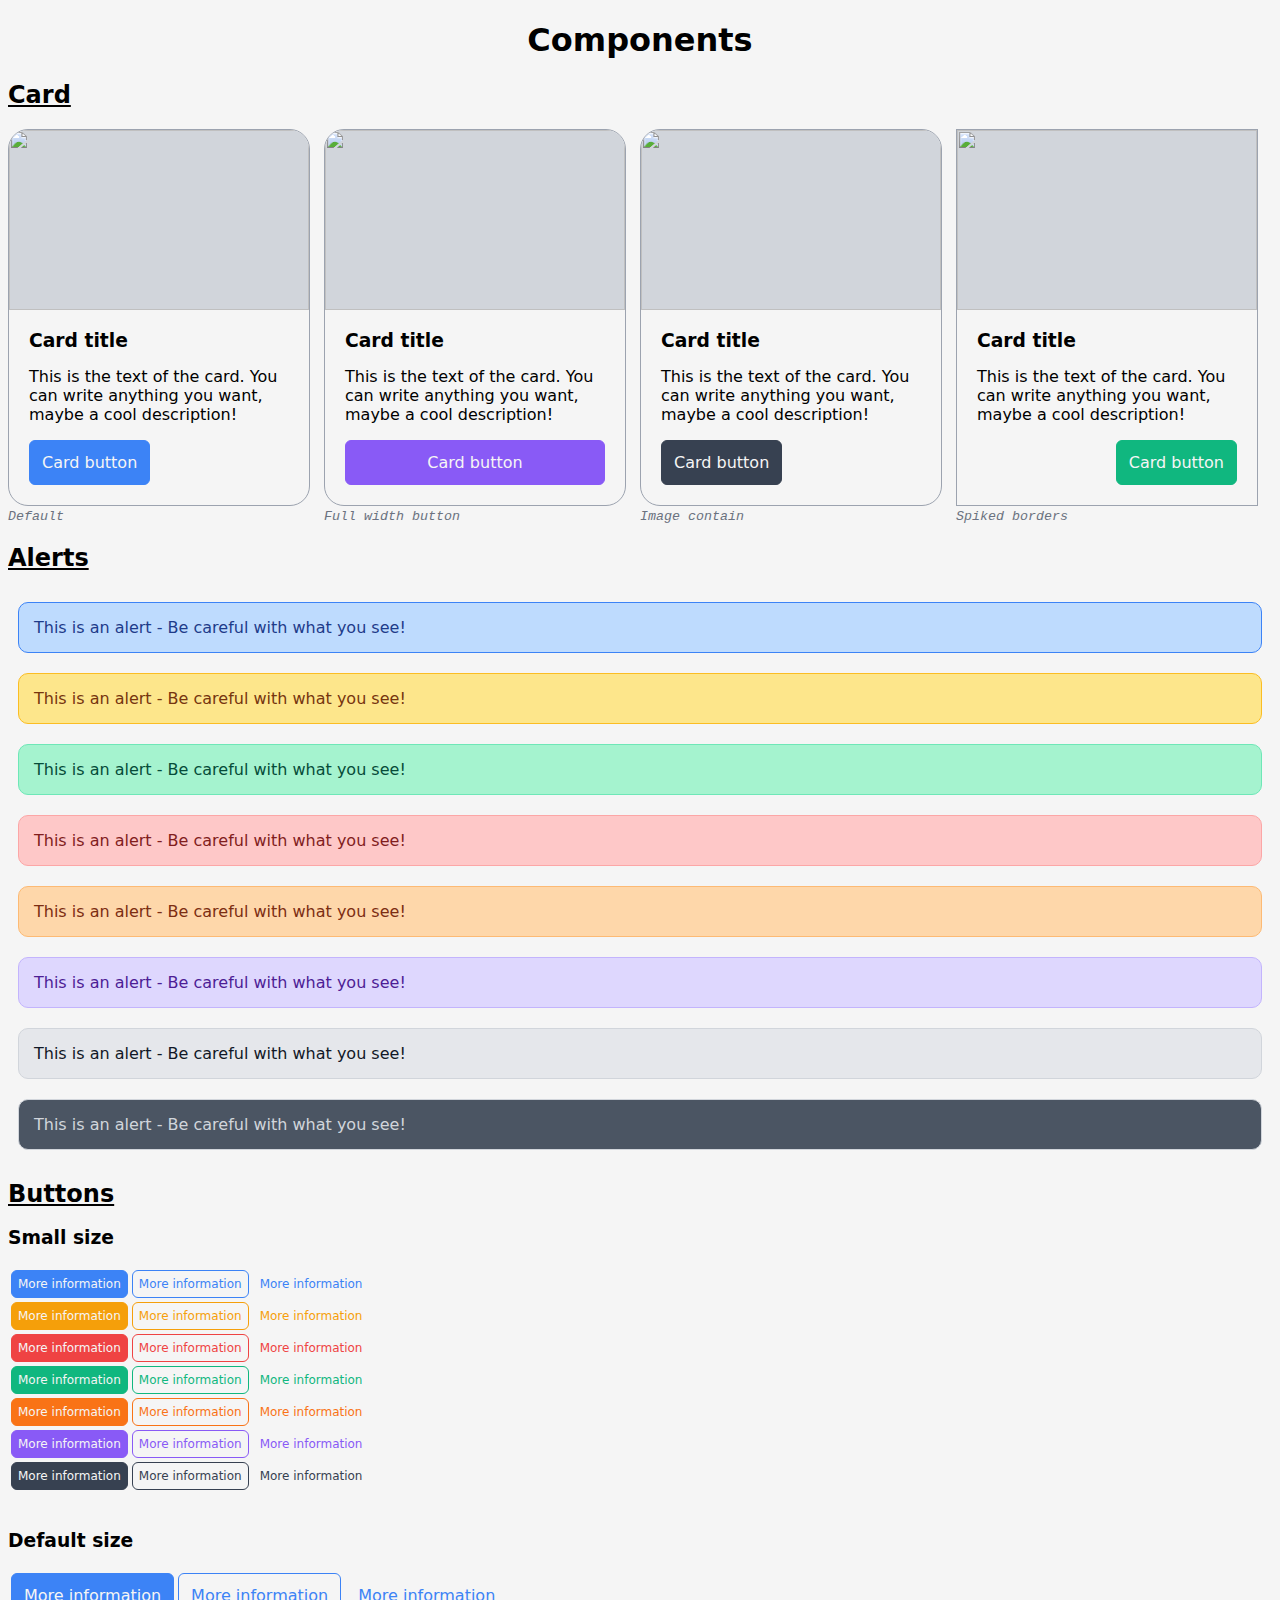
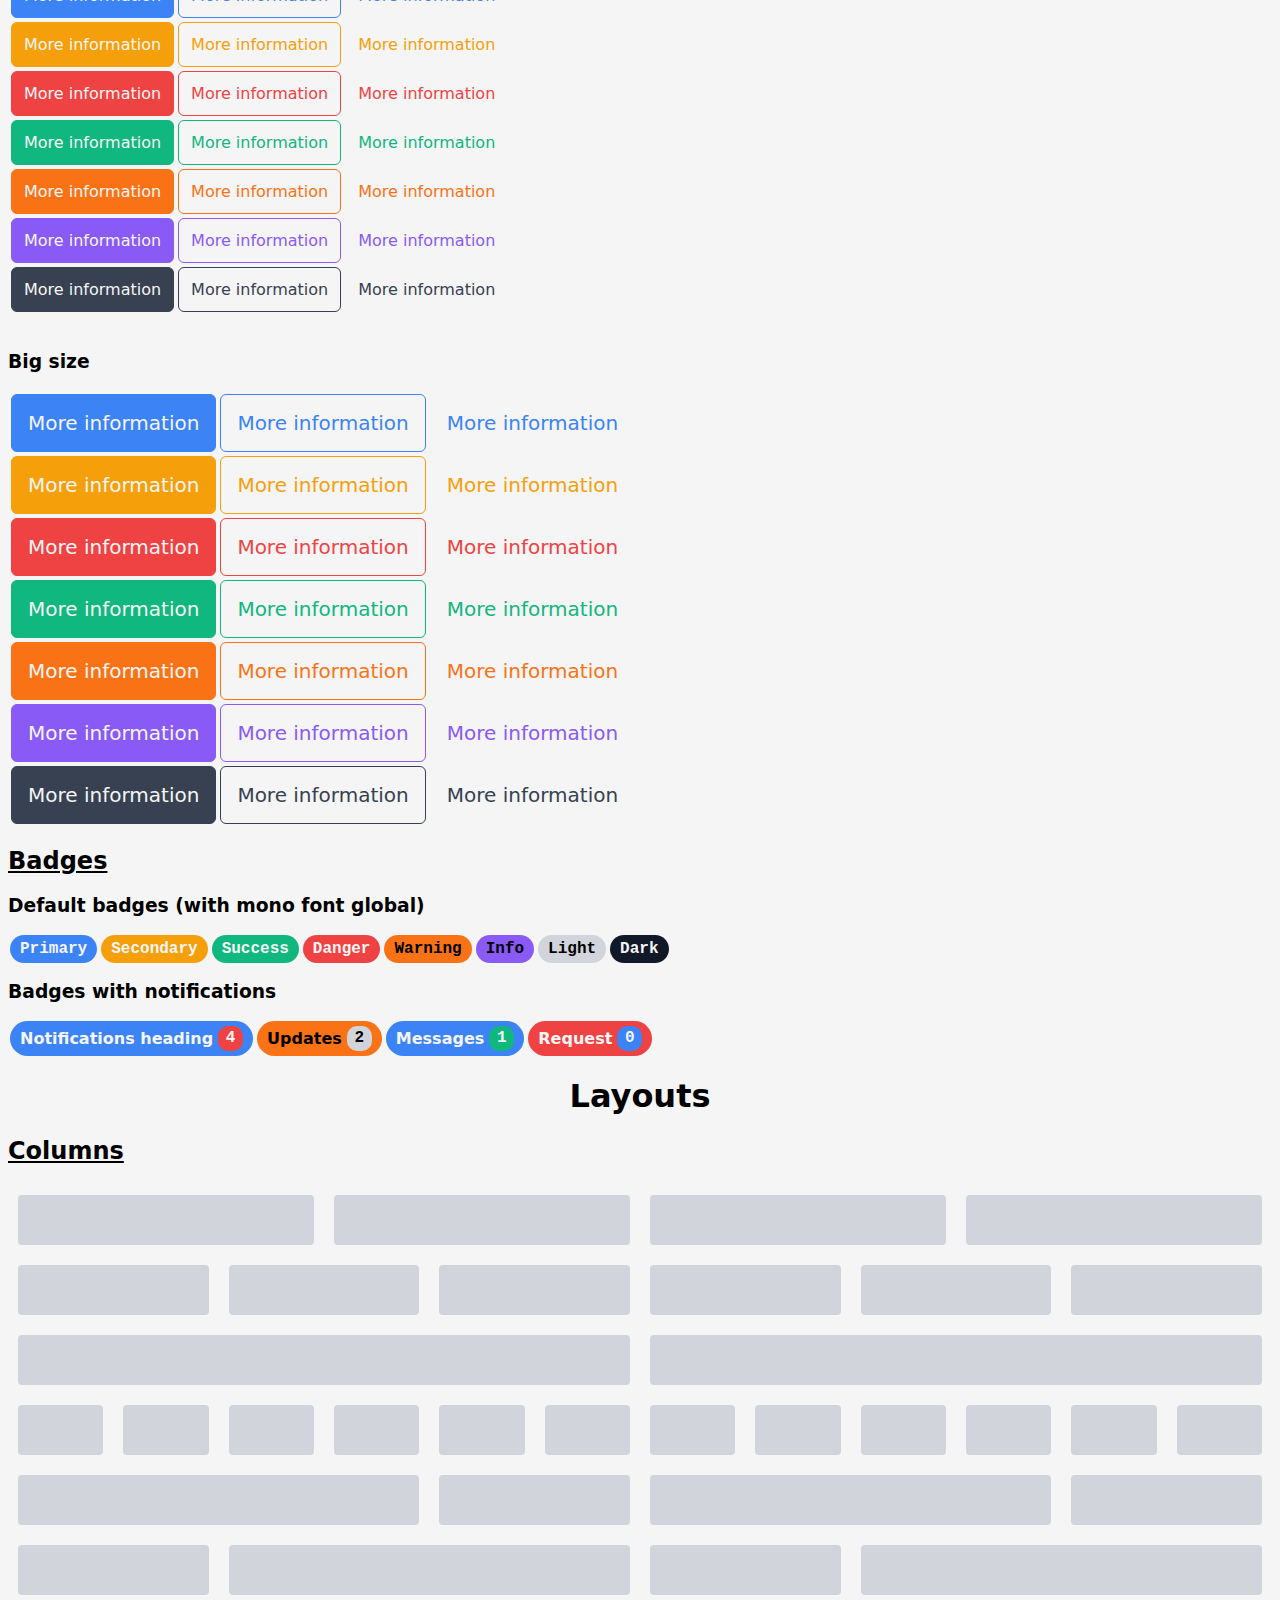
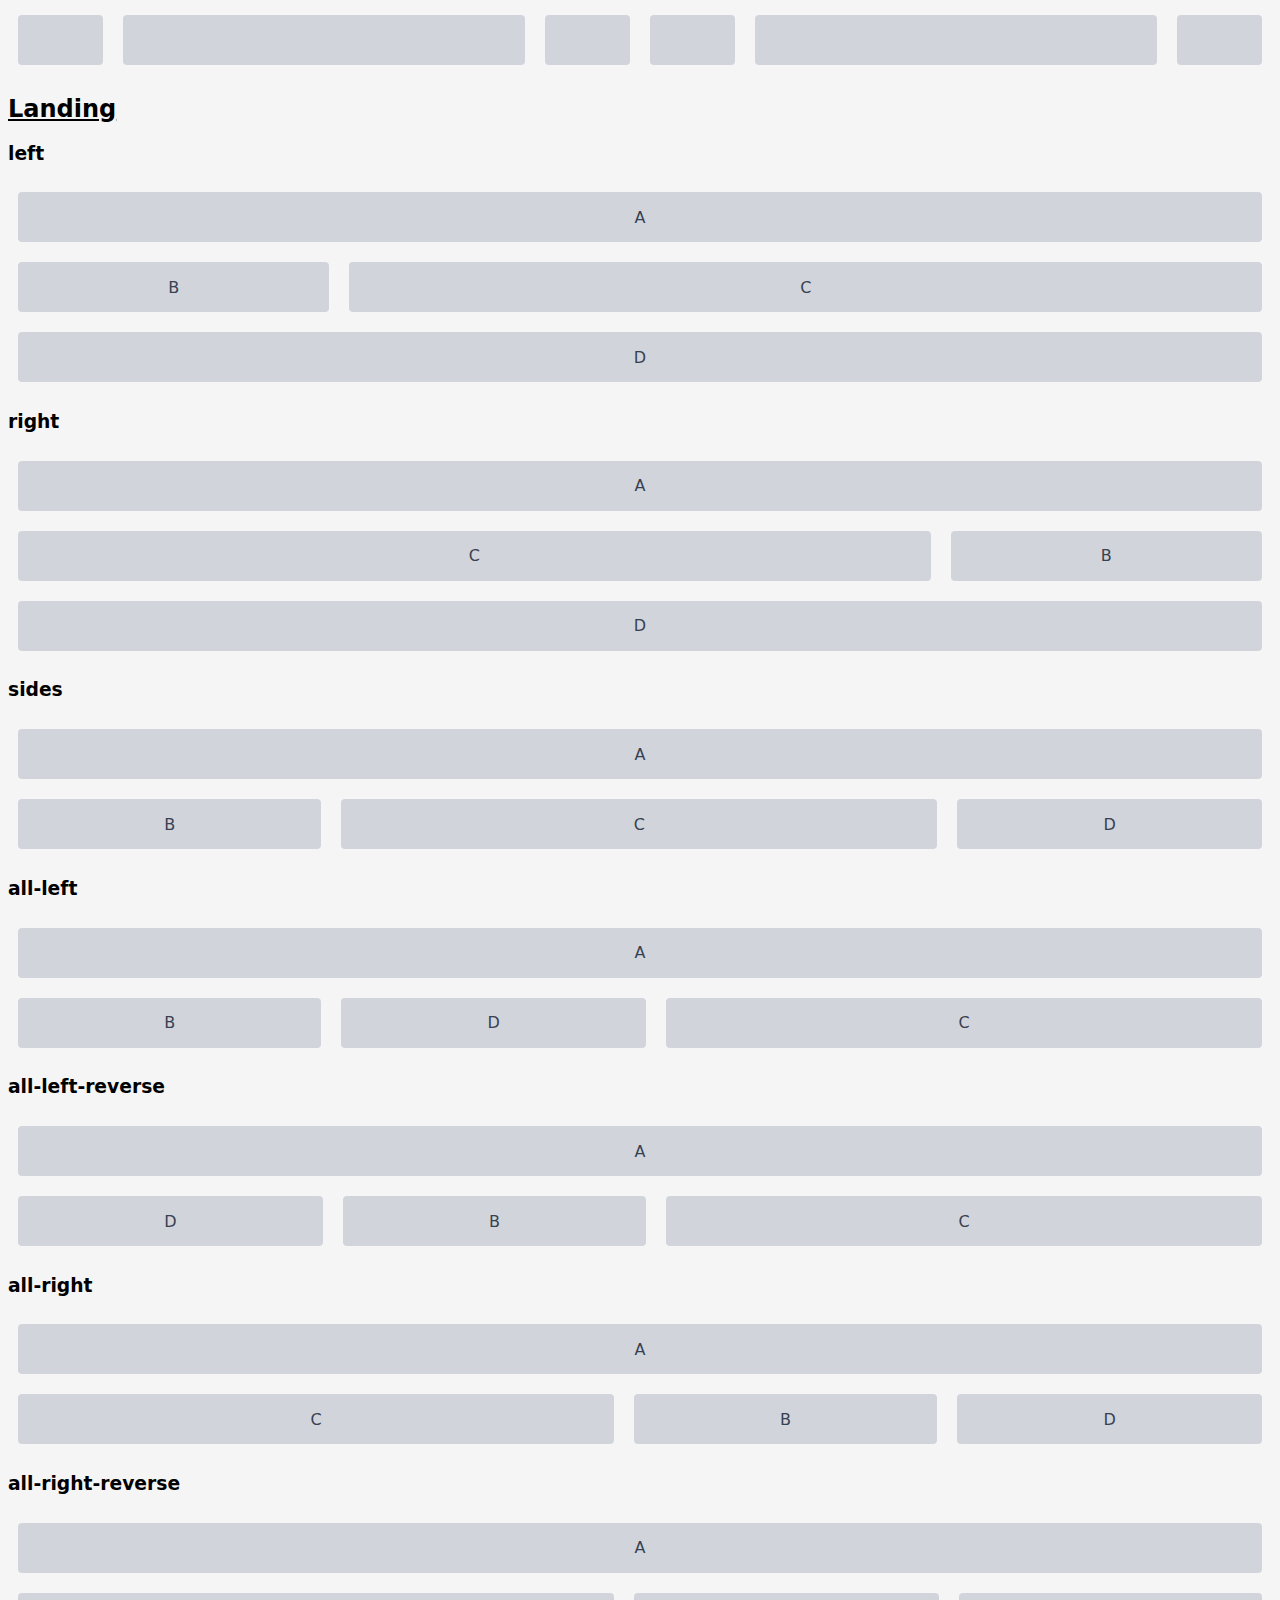
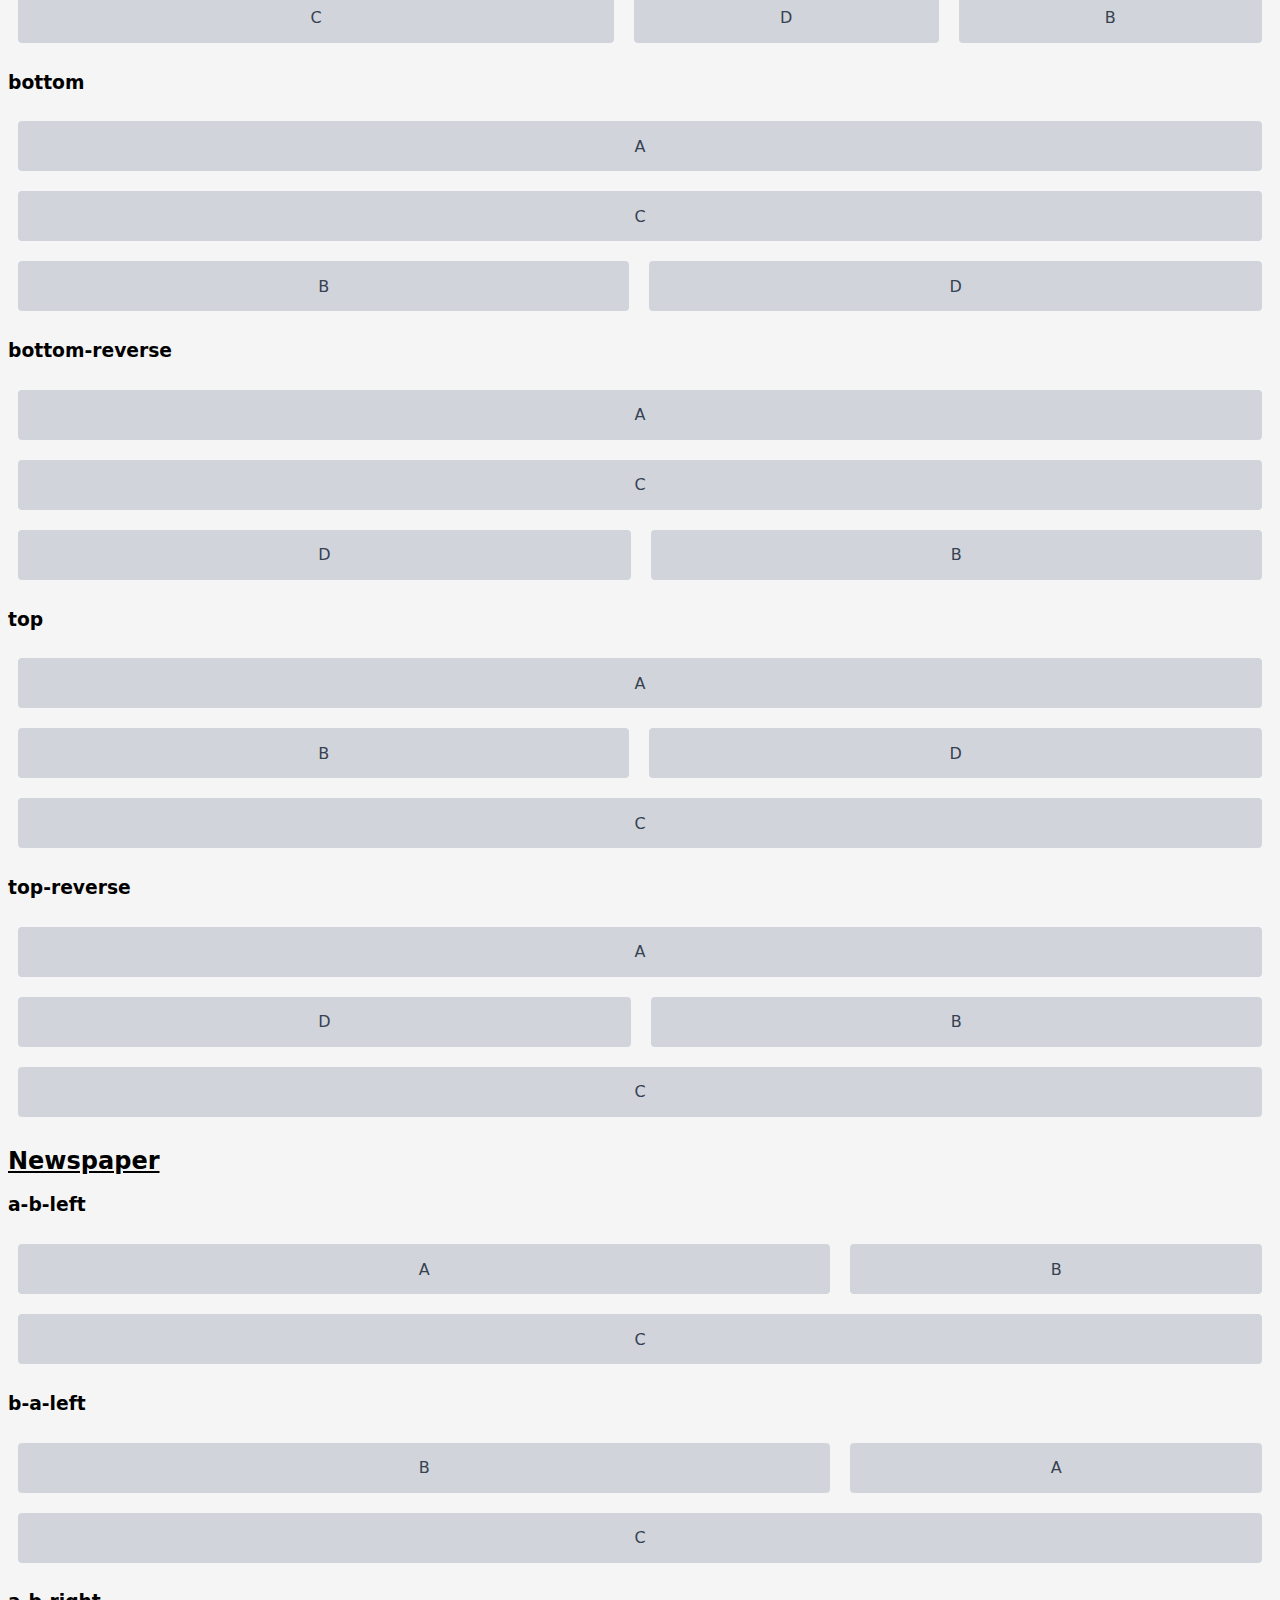
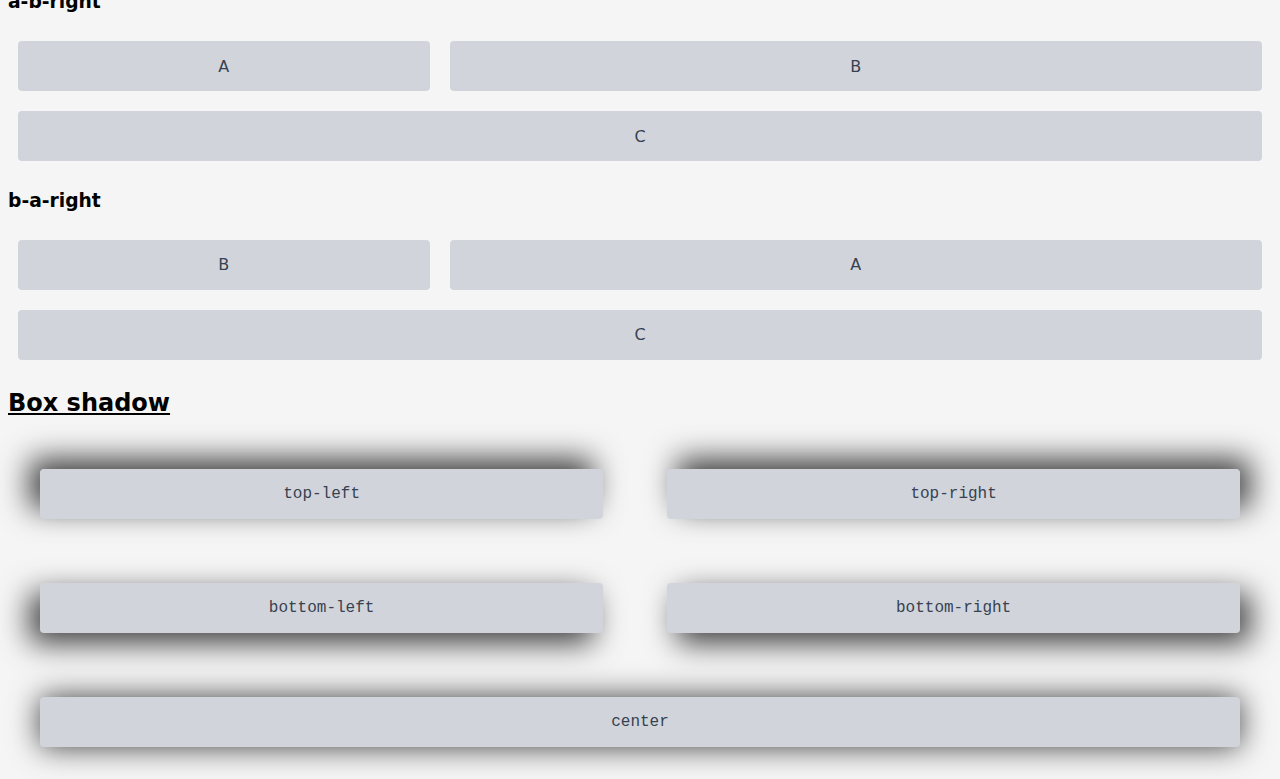
==== commit 66603087: "dio brando" ====
--- a/index.html
+++ b/index.html
@@ -7,55 +7,80 @@
     <link rel="stylesheet" href="./css/main.css">
 </head>
 <body class="c-body">
-
     <h1 class="g--font-family g--text-align-center">Components</h1>
 
     <!------------>
     <!-- C-CARD -->
     <!------------>
-    <h2 class="g--font-family">Card</h2>
-    <div class="l-flex">
-        <div class="c-card g--margin-horizontal-8">
-            <img class="c-card__image c-dev-box" src="https://us.123rf.com/450wm/futurevision/futurevision2307/futurevision230700917/208664062-paisaje-del-parque-nacional-con-arroyo-y-monta%C3%B1as-creado-con-tecnolog%C3%ADa-generativa-de-inteligencia.jpg?ver=6"></img>
+    <h2 class="g--font-family g--text-decoration-underline">Card</h2>
+    <div class="l-columns l-columns--1 l-columns--2@tablet l-columns--4@full-desktop">
+        <div>
+            <div class="c-card">
+                <img class="c-card__image c-dev-box" src="https://us.123rf.com/450wm/futurevision/futurevision2307/futurevision230700917/208664062-paisaje-del-parque-nacional-con-arroyo-y-monta%C3%B1as-creado-con-tecnolog%C3%ADa-generativa-de-inteligencia.jpg?ver=6"></img>
+        
+                <div class="c-card__body">
+                    <h3 class="c-card__title">Card title</h3>
+        
+                    <p class="c-card__text">This is the text of the card. You can write anything you want, maybe a cool description!</p>
+        
+                    <button class="c-card__button c-button">Card button</button>
+                </div>
+            </div>
+            <small class="c-small-description">Default</small>
+        </div>
+
+        <div>
+            <div class="c-card">
+                <img class="c-card__image c-dev-box" src="https://us.123rf.com/450wm/futurevision/futurevision2307/futurevision230700917/208664062-paisaje-del-parque-nacional-con-arroyo-y-monta%C3%B1as-creado-con-tecnolog%C3%ADa-generativa-de-inteligencia.jpg?ver=6"></img>
+        
+                <div class="c-card__body">
+                    <h3 class="c-card__title">Card title</h3>
+        
+                    <p class="c-card__text">This is the text of the card. You can write anything you want, maybe a cool description!</p>
+        
+                    <button class="c-card__button c-card__button--full-width c-button c-button--color-info">Card button</button>
+                </div>
+            </div>
+            <small class="c-small-description">Full width button</small>
+        </div>
     
-            <div class="c-card__body">
-                <h3 class="c-card__title">Card title</h3>
-    
-                <p class="c-card__text">This is the text of the card. You can write anything you want, maybe a cool description!</p>
-    
-                <button class="c-card__button c-button">Card button</button>
-            </div>
-        </div>
-
-        <div class="c-card g--margin-horizontal-8">
-            <img class="c-card__image c-dev-box" src="https://us.123rf.com/450wm/futurevision/futurevision2307/futurevision230700917/208664062-paisaje-del-parque-nacional-con-arroyo-y-monta%C3%B1as-creado-con-tecnolog%C3%ADa-generativa-de-inteligencia.jpg?ver=6"></img>
-    
-            <div class="c-card__body">
-                <h3 class="c-card__title">Card title</h3>
-    
-                <p class="c-card__text">This is the text of the card. You can write anything you want, maybe a cool description!</p>
-    
-                <button class="c-card__button c-card__button--full-width c-button c-button--color-info">Card button</button>
-            </div>
-        </div>
-    
-        <div class="c-card g--margin-horizontal-8">
-            <img class="c-card__image c-card__image--contain c-dev-box" src="https://us.123rf.com/450wm/futurevision/futurevision2307/futurevision230700917/208664062-paisaje-del-parque-nacional-con-arroyo-y-monta%C3%B1as-creado-con-tecnolog%C3%ADa-generativa-de-inteligencia.jpg?ver=6"></img>
-    
-            <div class="c-card__body c-card__body--right">
-                <h3 class="c-card__title">Card title</h3>
-    
-                <p class="c-card__text">This is the text of the card. You can write anything you want, maybe a cool description!</p>
-    
-                <button class="c-card__button c-button c-button--color-dark">Card button</button>
-            </div>
+        <div>
+            <div class="c-card">
+                <img class="c-card__image c-card__image--contain c-dev-box" src="https://us.123rf.com/450wm/futurevision/futurevision2307/futurevision230700917/208664062-paisaje-del-parque-nacional-con-arroyo-y-monta%C3%B1as-creado-con-tecnolog%C3%ADa-generativa-de-inteligencia.jpg?ver=6"></img>
+        
+                <div class="c-card__body c-card__body--right">
+                    <h3 class="c-card__title">Card title</h3>
+        
+                    <p class="c-card__text">This is the text of the card. You can write anything you want, maybe a cool description!</p>
+        
+                    <button class="c-card__button c-button c-button--color-dark">Card button</button>
+                </div>
+            </div>
+            <small class="c-small-description">Image contain</small>
+        </div>
+
+        <div>
+            <div class="c-card c-card--spiked">
+                <img class="c-card__image c-dev-box" src="https://us.123rf.com/450wm/futurevision/futurevision2307/futurevision230700917/208664062-paisaje-del-parque-nacional-con-arroyo-y-monta%C3%B1as-creado-con-tecnolog%C3%ADa-generativa-de-inteligencia.jpg?ver=6"></img>
+        
+                <div class="c-card__body">
+                    <h3 class="c-card__title">Card title</h3>
+        
+                    <p class="c-card__text">This is the text of the card. You can write anything you want, maybe a cool description!</p>
+        
+                    <div class="c-card__button-container c-card__button-container--right">
+                        <button class="c-card__button c-button c-button--color-success">Card button</button>
+                    </div>
+                </div>
+            </div>
+            <small class="c-small-description">Spiked borders</small>
         </div>
     </div>
 
     <!------------->
     <!-- C-ALERT -->
     <!------------->
-    <h2 class="g--font-family">Alerts</h2>
+    <h2 class="g--font-family g--text-decoration-underline">Alerts</h2>
     <div class="l-rows l-rows--8">
         <div class="c-alert">This is an alert - Be careful with what you see!</div>
         <div class="c-alert c-alert--secondary">This is an alert - Be careful with what you see!</div>
@@ -70,8 +95,8 @@
     <!--------------->
     <!-- C-BUTTONS -->
     <!--------------->
-    <!-- Light mode -->
-    <h2 class="g--font-family">Buttons</h2>
+    <h2 class="g--font-family g--text-decoration-underline">Buttons</h2>
+    <h3 class="g--font-family">Small size</h3>
     <table>
         <tr>
             <td><a class="c-button c-button--size-small">More information</a></td>
@@ -112,6 +137,7 @@
 
     <br>
 
+    <h3 class="g--font-family">Default size</h3>
     <table>
         <tr>
             <td><a class="c-button">More information</a></td>
@@ -152,6 +178,7 @@
 
     <br>
 
+    <h3 class="g--font-family">Big size</h3>
     <table>
         <tr>
             <td><a class="c-button c-button--size-large">More information</a></td>
@@ -193,12 +220,12 @@
     <!-------------->
     <!-- C-BADGES -->
     <!-------------->
-
-    <h2 class="g--font-family">Badges</h2>
-
+    <h2 class="g--font-family g--text-decoration-underline">Badges</h2>
+
+    <h3 class="g--font-family">Default badges (with mono font global)</h3>
     <div class="l-flex">
-        <div class="c-badge g--font-family-sans">Primary</div>
-        <div class="c-badge c-badge--secondary g--font-family">Secondary</div>
+        <div class="c-badge g--font-family-mono">Primary</div>
+        <div class="c-badge c-badge--secondary g--font-family-mono">Secondary</div>
         <div class="c-badge c-badge--success g--font-family-mono">Success</div>
         <div class="c-badge c-badge--danger g--font-family-mono">Danger</div>
         <div class="c-badge c-badge--warning g--font-family-mono">Warning</div>
@@ -207,6 +234,7 @@
         <div class="c-badge c-badge--dark g--font-family-mono">Dark</div>
     </div>
 
+    <h3 class="g--font-family">Badges with notifications</h3>
     <div class="l-flex g--margin-top">
         <div class="c-badge">
             <span>Notifications heading</span>
@@ -238,9 +266,58 @@
     <h1 class="g--font-family g--text-align-center">Layouts</h1>
 
     <!--------------->
+    <!-- L-COLUMNS -->
+    <!--------------->
+    <h2 class="g--font-family g--text-decoration-underline">Columns</h2>
+    <div class="l-columns l-columns--1 l-columns--2@desktop">
+        <div class="l-columns l-columns--6">
+            <div class="c-dev-box l-columns__area l-columns__area--span-3"></div>
+            <div class="c-dev-box l-columns__area l-columns__area--span-3"></div>
+            <div class="c-dev-box l-columns__area l-columns__area--span-2"></div>
+            <div class="c-dev-box l-columns__area l-columns__area--span-2"></div>
+            <div class="c-dev-box l-columns__area l-columns__area--span-2"></div>
+            <div class="c-dev-box l-columns__area l-columns__area--span-6"></div>
+            <div class="c-dev-box l-columns__area"></div>
+            <div class="c-dev-box l-columns__area"></div>
+            <div class="c-dev-box l-columns__area"></div>
+            <div class="c-dev-box l-columns__area"></div>
+            <div class="c-dev-box l-columns__area"></div>
+            <div class="c-dev-box l-columns__area"></div>
+            <div class="c-dev-box l-columns__area l-columns__area--span-4"></div>
+            <div class="c-dev-box l-columns__area l-columns__area--span-2"></div>
+            <div class="c-dev-box l-columns__area l-columns__area--span-2"></div>
+            <div class="c-dev-box l-columns__area l-columns__area--span-4"></div>
+            <div class="c-dev-box l-columns__area"></div>
+            <div class="c-dev-box l-columns__area l-columns__area--span-4"></div>
+            <div class="c-dev-box l-columns__area"></div>
+        </div>
+        <div class="l-columns l-columns--6">
+            <div class="c-dev-box l-columns__area l-columns__area--span-3"></div>
+            <div class="c-dev-box l-columns__area l-columns__area--span-3"></div>
+            <div class="c-dev-box l-columns__area l-columns__area--span-2"></div>
+            <div class="c-dev-box l-columns__area l-columns__area--span-2"></div>
+            <div class="c-dev-box l-columns__area l-columns__area--span-2"></div>
+            <div class="c-dev-box l-columns__area l-columns__area--span-6"></div>
+            <div class="c-dev-box l-columns__area"></div>
+            <div class="c-dev-box l-columns__area"></div>
+            <div class="c-dev-box l-columns__area"></div>
+            <div class="c-dev-box l-columns__area"></div>
+            <div class="c-dev-box l-columns__area"></div>
+            <div class="c-dev-box l-columns__area"></div>
+            <div class="c-dev-box l-columns__area l-columns__area--span-4"></div>
+            <div class="c-dev-box l-columns__area l-columns__area--span-2"></div>
+            <div class="c-dev-box l-columns__area l-columns__area--span-2"></div>
+            <div class="c-dev-box l-columns__area l-columns__area--span-4"></div>
+            <div class="c-dev-box l-columns__area"></div>
+            <div class="c-dev-box l-columns__area l-columns__area--span-4"></div>
+            <div class="c-dev-box l-columns__area"></div>
+        </div>
+    </div>
+
+    <!--------------->
     <!-- L-LANDING -->
     <!--------------->
-    <h2 class="g--font-family">Landing</h2>
+    <h2 class="g--font-family g--text-decoration-underline">Landing</h2>
     <h3 class="g--font-family">left</h3>
     <div class="l-landing">
         <div class="l-landing__a c-dev-box">A</div>
@@ -328,13 +405,11 @@
         <div class="l-landing__c c-dev-box">C</div>
         <div class="l-landing__d c-dev-box">D</div>
     </div>
-
-    <hr/>
 
     <!----------------->
     <!-- L-NEWSPAPER -->
     <!----------------->
-    <h2 class="g--font-family">Newspaper</h2>
+    <h2 class="g--font-family g--text-decoration-underline">Newspaper</h2>
     <h3 class="g--font-family">a-b-left</h3>
     <div class="l-newspaper">
         <div class="l-newspaper__a c-dev-box">A</div>
@@ -366,7 +441,7 @@
     <!------------------->
     <!-- G--BOX-SHADOW -->
     <!------------------->
-    <h2 class="g--font-family">Box shadow</h2>
+    <h2 class="g--font-family g--text-decoration-underline">Box shadow</h2>
     <div class="l-squared l-squared--2">
         <div class="l-squared__a c-dev-box g--font-family-mono g--box-shadow-top-left-4 g--margin-9">top-left</div>
         <div class="l-squared__b c-dev-box g--font-family-mono g--box-shadow-top-right-4 g--margin-9">top-right</div>
--- a/css/main.css
+++ b/css/main.css
@@ -1385,134 +1385,1332 @@
 }
 .l-columns {
   display: grid;
-  align-items: center;
-  justify-content: center;
 }
 .l-columns--1 {
   grid-template-columns: repeat(1, 1fr);
 }
+.l-columns__area--span-1 {
+  grid-column: span 1;
+}
+.l-columns__area--span-2 {
+  grid-column: span 2;
+}
+.l-columns__area--span-3 {
+  grid-column: span 3;
+}
+.l-columns__area--span-4 {
+  grid-column: span 4;
+}
+.l-columns__area--span-5 {
+  grid-column: span 5;
+}
+.l-columns__area--span-6 {
+  grid-column: span 6;
+}
+.l-columns__area--span-7 {
+  grid-column: span 7;
+}
+.l-columns__area--span-8 {
+  grid-column: span 8;
+}
+.l-columns__area--span-9 {
+  grid-column: span 9;
+}
+.l-columns__area--span-10 {
+  grid-column: span 10;
+}
 .l-columns--2 {
   grid-template-columns: repeat(2, 1fr);
 }
+.l-columns__area--span-1 {
+  grid-column: span 1;
+}
+.l-columns__area--span-2 {
+  grid-column: span 2;
+}
+.l-columns__area--span-3 {
+  grid-column: span 3;
+}
+.l-columns__area--span-4 {
+  grid-column: span 4;
+}
+.l-columns__area--span-5 {
+  grid-column: span 5;
+}
+.l-columns__area--span-6 {
+  grid-column: span 6;
+}
+.l-columns__area--span-7 {
+  grid-column: span 7;
+}
+.l-columns__area--span-8 {
+  grid-column: span 8;
+}
+.l-columns__area--span-9 {
+  grid-column: span 9;
+}
+.l-columns__area--span-10 {
+  grid-column: span 10;
+}
 .l-columns--3 {
   grid-template-columns: repeat(3, 1fr);
 }
+.l-columns__area--span-1 {
+  grid-column: span 1;
+}
+.l-columns__area--span-2 {
+  grid-column: span 2;
+}
+.l-columns__area--span-3 {
+  grid-column: span 3;
+}
+.l-columns__area--span-4 {
+  grid-column: span 4;
+}
+.l-columns__area--span-5 {
+  grid-column: span 5;
+}
+.l-columns__area--span-6 {
+  grid-column: span 6;
+}
+.l-columns__area--span-7 {
+  grid-column: span 7;
+}
+.l-columns__area--span-8 {
+  grid-column: span 8;
+}
+.l-columns__area--span-9 {
+  grid-column: span 9;
+}
+.l-columns__area--span-10 {
+  grid-column: span 10;
+}
 .l-columns--4 {
   grid-template-columns: repeat(4, 1fr);
 }
+.l-columns__area--span-1 {
+  grid-column: span 1;
+}
+.l-columns__area--span-2 {
+  grid-column: span 2;
+}
+.l-columns__area--span-3 {
+  grid-column: span 3;
+}
+.l-columns__area--span-4 {
+  grid-column: span 4;
+}
+.l-columns__area--span-5 {
+  grid-column: span 5;
+}
+.l-columns__area--span-6 {
+  grid-column: span 6;
+}
+.l-columns__area--span-7 {
+  grid-column: span 7;
+}
+.l-columns__area--span-8 {
+  grid-column: span 8;
+}
+.l-columns__area--span-9 {
+  grid-column: span 9;
+}
+.l-columns__area--span-10 {
+  grid-column: span 10;
+}
 .l-columns--5 {
   grid-template-columns: repeat(5, 1fr);
 }
+.l-columns__area--span-1 {
+  grid-column: span 1;
+}
+.l-columns__area--span-2 {
+  grid-column: span 2;
+}
+.l-columns__area--span-3 {
+  grid-column: span 3;
+}
+.l-columns__area--span-4 {
+  grid-column: span 4;
+}
+.l-columns__area--span-5 {
+  grid-column: span 5;
+}
+.l-columns__area--span-6 {
+  grid-column: span 6;
+}
+.l-columns__area--span-7 {
+  grid-column: span 7;
+}
+.l-columns__area--span-8 {
+  grid-column: span 8;
+}
+.l-columns__area--span-9 {
+  grid-column: span 9;
+}
+.l-columns__area--span-10 {
+  grid-column: span 10;
+}
 .l-columns--6 {
   grid-template-columns: repeat(6, 1fr);
 }
+.l-columns__area--span-1 {
+  grid-column: span 1;
+}
+.l-columns__area--span-2 {
+  grid-column: span 2;
+}
+.l-columns__area--span-3 {
+  grid-column: span 3;
+}
+.l-columns__area--span-4 {
+  grid-column: span 4;
+}
+.l-columns__area--span-5 {
+  grid-column: span 5;
+}
+.l-columns__area--span-6 {
+  grid-column: span 6;
+}
+.l-columns__area--span-7 {
+  grid-column: span 7;
+}
+.l-columns__area--span-8 {
+  grid-column: span 8;
+}
+.l-columns__area--span-9 {
+  grid-column: span 9;
+}
+.l-columns__area--span-10 {
+  grid-column: span 10;
+}
 .l-columns--7 {
   grid-template-columns: repeat(7, 1fr);
 }
+.l-columns__area--span-1 {
+  grid-column: span 1;
+}
+.l-columns__area--span-2 {
+  grid-column: span 2;
+}
+.l-columns__area--span-3 {
+  grid-column: span 3;
+}
+.l-columns__area--span-4 {
+  grid-column: span 4;
+}
+.l-columns__area--span-5 {
+  grid-column: span 5;
+}
+.l-columns__area--span-6 {
+  grid-column: span 6;
+}
+.l-columns__area--span-7 {
+  grid-column: span 7;
+}
+.l-columns__area--span-8 {
+  grid-column: span 8;
+}
+.l-columns__area--span-9 {
+  grid-column: span 9;
+}
+.l-columns__area--span-10 {
+  grid-column: span 10;
+}
 .l-columns--8 {
   grid-template-columns: repeat(8, 1fr);
 }
+.l-columns__area--span-1 {
+  grid-column: span 1;
+}
+.l-columns__area--span-2 {
+  grid-column: span 2;
+}
+.l-columns__area--span-3 {
+  grid-column: span 3;
+}
+.l-columns__area--span-4 {
+  grid-column: span 4;
+}
+.l-columns__area--span-5 {
+  grid-column: span 5;
+}
+.l-columns__area--span-6 {
+  grid-column: span 6;
+}
+.l-columns__area--span-7 {
+  grid-column: span 7;
+}
+.l-columns__area--span-8 {
+  grid-column: span 8;
+}
+.l-columns__area--span-9 {
+  grid-column: span 9;
+}
+.l-columns__area--span-10 {
+  grid-column: span 10;
+}
 .l-columns--9 {
   grid-template-columns: repeat(9, 1fr);
 }
+.l-columns__area--span-1 {
+  grid-column: span 1;
+}
+.l-columns__area--span-2 {
+  grid-column: span 2;
+}
+.l-columns__area--span-3 {
+  grid-column: span 3;
+}
+.l-columns__area--span-4 {
+  grid-column: span 4;
+}
+.l-columns__area--span-5 {
+  grid-column: span 5;
+}
+.l-columns__area--span-6 {
+  grid-column: span 6;
+}
+.l-columns__area--span-7 {
+  grid-column: span 7;
+}
+.l-columns__area--span-8 {
+  grid-column: span 8;
+}
+.l-columns__area--span-9 {
+  grid-column: span 9;
+}
+.l-columns__area--span-10 {
+  grid-column: span 10;
+}
 .l-columns--10 {
   grid-template-columns: repeat(10, 1fr);
+}
+.l-columns__area--span-1 {
+  grid-column: span 1;
+}
+.l-columns__area--span-2 {
+  grid-column: span 2;
+}
+.l-columns__area--span-3 {
+  grid-column: span 3;
+}
+.l-columns__area--span-4 {
+  grid-column: span 4;
+}
+.l-columns__area--span-5 {
+  grid-column: span 5;
+}
+.l-columns__area--span-6 {
+  grid-column: span 6;
+}
+.l-columns__area--span-7 {
+  grid-column: span 7;
+}
+.l-columns__area--span-8 {
+  grid-column: span 8;
+}
+.l-columns__area--span-9 {
+  grid-column: span 9;
+}
+.l-columns__area--span-10 {
+  grid-column: span 10;
 }
 
 @media (min-width: 576px) {
   .l-columns--1\@tablet {
     grid-template-columns: repeat(1, 1fr);
   }
+  .l-columns__area--span-1\@tablet {
+    grid-column: span 1;
+  }
+  .l-columns__area--span-2\@tablet {
+    grid-column: span 2;
+  }
+  .l-columns__area--span-3\@tablet {
+    grid-column: span 3;
+  }
+  .l-columns__area--span-4\@tablet {
+    grid-column: span 4;
+  }
+  .l-columns__area--span-5\@tablet {
+    grid-column: span 5;
+  }
+  .l-columns__area--span-6\@tablet {
+    grid-column: span 6;
+  }
+  .l-columns__area--span-7\@tablet {
+    grid-column: span 7;
+  }
+  .l-columns__area--span-8\@tablet {
+    grid-column: span 8;
+  }
+  .l-columns__area--span-9\@tablet {
+    grid-column: span 9;
+  }
+  .l-columns__area--span-10\@tablet {
+    grid-column: span 10;
+  }
   .l-columns--2\@tablet {
     grid-template-columns: repeat(2, 1fr);
   }
+  .l-columns__area--span-1\@tablet {
+    grid-column: span 1;
+  }
+  .l-columns__area--span-2\@tablet {
+    grid-column: span 2;
+  }
+  .l-columns__area--span-3\@tablet {
+    grid-column: span 3;
+  }
+  .l-columns__area--span-4\@tablet {
+    grid-column: span 4;
+  }
+  .l-columns__area--span-5\@tablet {
+    grid-column: span 5;
+  }
+  .l-columns__area--span-6\@tablet {
+    grid-column: span 6;
+  }
+  .l-columns__area--span-7\@tablet {
+    grid-column: span 7;
+  }
+  .l-columns__area--span-8\@tablet {
+    grid-column: span 8;
+  }
+  .l-columns__area--span-9\@tablet {
+    grid-column: span 9;
+  }
+  .l-columns__area--span-10\@tablet {
+    grid-column: span 10;
+  }
   .l-columns--3\@tablet {
     grid-template-columns: repeat(3, 1fr);
   }
+  .l-columns__area--span-1\@tablet {
+    grid-column: span 1;
+  }
+  .l-columns__area--span-2\@tablet {
+    grid-column: span 2;
+  }
+  .l-columns__area--span-3\@tablet {
+    grid-column: span 3;
+  }
+  .l-columns__area--span-4\@tablet {
+    grid-column: span 4;
+  }
+  .l-columns__area--span-5\@tablet {
+    grid-column: span 5;
+  }
+  .l-columns__area--span-6\@tablet {
+    grid-column: span 6;
+  }
+  .l-columns__area--span-7\@tablet {
+    grid-column: span 7;
+  }
+  .l-columns__area--span-8\@tablet {
+    grid-column: span 8;
+  }
+  .l-columns__area--span-9\@tablet {
+    grid-column: span 9;
+  }
+  .l-columns__area--span-10\@tablet {
+    grid-column: span 10;
+  }
   .l-columns--4\@tablet {
     grid-template-columns: repeat(4, 1fr);
   }
+  .l-columns__area--span-1\@tablet {
+    grid-column: span 1;
+  }
+  .l-columns__area--span-2\@tablet {
+    grid-column: span 2;
+  }
+  .l-columns__area--span-3\@tablet {
+    grid-column: span 3;
+  }
+  .l-columns__area--span-4\@tablet {
+    grid-column: span 4;
+  }
+  .l-columns__area--span-5\@tablet {
+    grid-column: span 5;
+  }
+  .l-columns__area--span-6\@tablet {
+    grid-column: span 6;
+  }
+  .l-columns__area--span-7\@tablet {
+    grid-column: span 7;
+  }
+  .l-columns__area--span-8\@tablet {
+    grid-column: span 8;
+  }
+  .l-columns__area--span-9\@tablet {
+    grid-column: span 9;
+  }
+  .l-columns__area--span-10\@tablet {
+    grid-column: span 10;
+  }
   .l-columns--5\@tablet {
     grid-template-columns: repeat(5, 1fr);
   }
+  .l-columns__area--span-1\@tablet {
+    grid-column: span 1;
+  }
+  .l-columns__area--span-2\@tablet {
+    grid-column: span 2;
+  }
+  .l-columns__area--span-3\@tablet {
+    grid-column: span 3;
+  }
+  .l-columns__area--span-4\@tablet {
+    grid-column: span 4;
+  }
+  .l-columns__area--span-5\@tablet {
+    grid-column: span 5;
+  }
+  .l-columns__area--span-6\@tablet {
+    grid-column: span 6;
+  }
+  .l-columns__area--span-7\@tablet {
+    grid-column: span 7;
+  }
+  .l-columns__area--span-8\@tablet {
+    grid-column: span 8;
+  }
+  .l-columns__area--span-9\@tablet {
+    grid-column: span 9;
+  }
+  .l-columns__area--span-10\@tablet {
+    grid-column: span 10;
+  }
   .l-columns--6\@tablet {
     grid-template-columns: repeat(6, 1fr);
   }
+  .l-columns__area--span-1\@tablet {
+    grid-column: span 1;
+  }
+  .l-columns__area--span-2\@tablet {
+    grid-column: span 2;
+  }
+  .l-columns__area--span-3\@tablet {
+    grid-column: span 3;
+  }
+  .l-columns__area--span-4\@tablet {
+    grid-column: span 4;
+  }
+  .l-columns__area--span-5\@tablet {
+    grid-column: span 5;
+  }
+  .l-columns__area--span-6\@tablet {
+    grid-column: span 6;
+  }
+  .l-columns__area--span-7\@tablet {
+    grid-column: span 7;
+  }
+  .l-columns__area--span-8\@tablet {
+    grid-column: span 8;
+  }
+  .l-columns__area--span-9\@tablet {
+    grid-column: span 9;
+  }
+  .l-columns__area--span-10\@tablet {
+    grid-column: span 10;
+  }
   .l-columns--7\@tablet {
     grid-template-columns: repeat(7, 1fr);
   }
+  .l-columns__area--span-1\@tablet {
+    grid-column: span 1;
+  }
+  .l-columns__area--span-2\@tablet {
+    grid-column: span 2;
+  }
+  .l-columns__area--span-3\@tablet {
+    grid-column: span 3;
+  }
+  .l-columns__area--span-4\@tablet {
+    grid-column: span 4;
+  }
+  .l-columns__area--span-5\@tablet {
+    grid-column: span 5;
+  }
+  .l-columns__area--span-6\@tablet {
+    grid-column: span 6;
+  }
+  .l-columns__area--span-7\@tablet {
+    grid-column: span 7;
+  }
+  .l-columns__area--span-8\@tablet {
+    grid-column: span 8;
+  }
+  .l-columns__area--span-9\@tablet {
+    grid-column: span 9;
+  }
+  .l-columns__area--span-10\@tablet {
+    grid-column: span 10;
+  }
   .l-columns--8\@tablet {
     grid-template-columns: repeat(8, 1fr);
   }
+  .l-columns__area--span-1\@tablet {
+    grid-column: span 1;
+  }
+  .l-columns__area--span-2\@tablet {
+    grid-column: span 2;
+  }
+  .l-columns__area--span-3\@tablet {
+    grid-column: span 3;
+  }
+  .l-columns__area--span-4\@tablet {
+    grid-column: span 4;
+  }
+  .l-columns__area--span-5\@tablet {
+    grid-column: span 5;
+  }
+  .l-columns__area--span-6\@tablet {
+    grid-column: span 6;
+  }
+  .l-columns__area--span-7\@tablet {
+    grid-column: span 7;
+  }
+  .l-columns__area--span-8\@tablet {
+    grid-column: span 8;
+  }
+  .l-columns__area--span-9\@tablet {
+    grid-column: span 9;
+  }
+  .l-columns__area--span-10\@tablet {
+    grid-column: span 10;
+  }
   .l-columns--9\@tablet {
     grid-template-columns: repeat(9, 1fr);
   }
+  .l-columns__area--span-1\@tablet {
+    grid-column: span 1;
+  }
+  .l-columns__area--span-2\@tablet {
+    grid-column: span 2;
+  }
+  .l-columns__area--span-3\@tablet {
+    grid-column: span 3;
+  }
+  .l-columns__area--span-4\@tablet {
+    grid-column: span 4;
+  }
+  .l-columns__area--span-5\@tablet {
+    grid-column: span 5;
+  }
+  .l-columns__area--span-6\@tablet {
+    grid-column: span 6;
+  }
+  .l-columns__area--span-7\@tablet {
+    grid-column: span 7;
+  }
+  .l-columns__area--span-8\@tablet {
+    grid-column: span 8;
+  }
+  .l-columns__area--span-9\@tablet {
+    grid-column: span 9;
+  }
+  .l-columns__area--span-10\@tablet {
+    grid-column: span 10;
+  }
   .l-columns--10\@tablet {
     grid-template-columns: repeat(10, 1fr);
+  }
+  .l-columns__area--span-1\@tablet {
+    grid-column: span 1;
+  }
+  .l-columns__area--span-2\@tablet {
+    grid-column: span 2;
+  }
+  .l-columns__area--span-3\@tablet {
+    grid-column: span 3;
+  }
+  .l-columns__area--span-4\@tablet {
+    grid-column: span 4;
+  }
+  .l-columns__area--span-5\@tablet {
+    grid-column: span 5;
+  }
+  .l-columns__area--span-6\@tablet {
+    grid-column: span 6;
+  }
+  .l-columns__area--span-7\@tablet {
+    grid-column: span 7;
+  }
+  .l-columns__area--span-8\@tablet {
+    grid-column: span 8;
+  }
+  .l-columns__area--span-9\@tablet {
+    grid-column: span 9;
+  }
+  .l-columns__area--span-10\@tablet {
+    grid-column: span 10;
   }
 }
 @media (min-width: 768px) {
   .l-columns--1\@desktop {
     grid-template-columns: repeat(1, 1fr);
   }
+  .l-columns__area--span-1\@desktop {
+    grid-column: span 1;
+  }
+  .l-columns__area--span-2\@desktop {
+    grid-column: span 2;
+  }
+  .l-columns__area--span-3\@desktop {
+    grid-column: span 3;
+  }
+  .l-columns__area--span-4\@desktop {
+    grid-column: span 4;
+  }
+  .l-columns__area--span-5\@desktop {
+    grid-column: span 5;
+  }
+  .l-columns__area--span-6\@desktop {
+    grid-column: span 6;
+  }
+  .l-columns__area--span-7\@desktop {
+    grid-column: span 7;
+  }
+  .l-columns__area--span-8\@desktop {
+    grid-column: span 8;
+  }
+  .l-columns__area--span-9\@desktop {
+    grid-column: span 9;
+  }
+  .l-columns__area--span-10\@desktop {
+    grid-column: span 10;
+  }
   .l-columns--2\@desktop {
     grid-template-columns: repeat(2, 1fr);
   }
+  .l-columns__area--span-1\@desktop {
+    grid-column: span 1;
+  }
+  .l-columns__area--span-2\@desktop {
+    grid-column: span 2;
+  }
+  .l-columns__area--span-3\@desktop {
+    grid-column: span 3;
+  }
+  .l-columns__area--span-4\@desktop {
+    grid-column: span 4;
+  }
+  .l-columns__area--span-5\@desktop {
+    grid-column: span 5;
+  }
+  .l-columns__area--span-6\@desktop {
+    grid-column: span 6;
+  }
+  .l-columns__area--span-7\@desktop {
+    grid-column: span 7;
+  }
+  .l-columns__area--span-8\@desktop {
+    grid-column: span 8;
+  }
+  .l-columns__area--span-9\@desktop {
+    grid-column: span 9;
+  }
+  .l-columns__area--span-10\@desktop {
+    grid-column: span 10;
+  }
   .l-columns--3\@desktop {
     grid-template-columns: repeat(3, 1fr);
   }
+  .l-columns__area--span-1\@desktop {
+    grid-column: span 1;
+  }
+  .l-columns__area--span-2\@desktop {
+    grid-column: span 2;
+  }
+  .l-columns__area--span-3\@desktop {
+    grid-column: span 3;
+  }
+  .l-columns__area--span-4\@desktop {
+    grid-column: span 4;
+  }
+  .l-columns__area--span-5\@desktop {
+    grid-column: span 5;
+  }
+  .l-columns__area--span-6\@desktop {
+    grid-column: span 6;
+  }
+  .l-columns__area--span-7\@desktop {
+    grid-column: span 7;
+  }
+  .l-columns__area--span-8\@desktop {
+    grid-column: span 8;
+  }
+  .l-columns__area--span-9\@desktop {
+    grid-column: span 9;
+  }
+  .l-columns__area--span-10\@desktop {
+    grid-column: span 10;
+  }
   .l-columns--4\@desktop {
     grid-template-columns: repeat(4, 1fr);
   }
+  .l-columns__area--span-1\@desktop {
+    grid-column: span 1;
+  }
+  .l-columns__area--span-2\@desktop {
+    grid-column: span 2;
+  }
+  .l-columns__area--span-3\@desktop {
+    grid-column: span 3;
+  }
+  .l-columns__area--span-4\@desktop {
+    grid-column: span 4;
+  }
+  .l-columns__area--span-5\@desktop {
+    grid-column: span 5;
+  }
+  .l-columns__area--span-6\@desktop {
+    grid-column: span 6;
+  }
+  .l-columns__area--span-7\@desktop {
+    grid-column: span 7;
+  }
+  .l-columns__area--span-8\@desktop {
+    grid-column: span 8;
+  }
+  .l-columns__area--span-9\@desktop {
+    grid-column: span 9;
+  }
+  .l-columns__area--span-10\@desktop {
+    grid-column: span 10;
+  }
   .l-columns--5\@desktop {
     grid-template-columns: repeat(5, 1fr);
   }
+  .l-columns__area--span-1\@desktop {
+    grid-column: span 1;
+  }
+  .l-columns__area--span-2\@desktop {
+    grid-column: span 2;
+  }
+  .l-columns__area--span-3\@desktop {
+    grid-column: span 3;
+  }
+  .l-columns__area--span-4\@desktop {
+    grid-column: span 4;
+  }
+  .l-columns__area--span-5\@desktop {
+    grid-column: span 5;
+  }
+  .l-columns__area--span-6\@desktop {
+    grid-column: span 6;
+  }
+  .l-columns__area--span-7\@desktop {
+    grid-column: span 7;
+  }
+  .l-columns__area--span-8\@desktop {
+    grid-column: span 8;
+  }
+  .l-columns__area--span-9\@desktop {
+    grid-column: span 9;
+  }
+  .l-columns__area--span-10\@desktop {
+    grid-column: span 10;
+  }
   .l-columns--6\@desktop {
     grid-template-columns: repeat(6, 1fr);
   }
+  .l-columns__area--span-1\@desktop {
+    grid-column: span 1;
+  }
+  .l-columns__area--span-2\@desktop {
+    grid-column: span 2;
+  }
+  .l-columns__area--span-3\@desktop {
+    grid-column: span 3;
+  }
+  .l-columns__area--span-4\@desktop {
+    grid-column: span 4;
+  }
+  .l-columns__area--span-5\@desktop {
+    grid-column: span 5;
+  }
+  .l-columns__area--span-6\@desktop {
+    grid-column: span 6;
+  }
+  .l-columns__area--span-7\@desktop {
+    grid-column: span 7;
+  }
+  .l-columns__area--span-8\@desktop {
+    grid-column: span 8;
+  }
+  .l-columns__area--span-9\@desktop {
+    grid-column: span 9;
+  }
+  .l-columns__area--span-10\@desktop {
+    grid-column: span 10;
+  }
   .l-columns--7\@desktop {
     grid-template-columns: repeat(7, 1fr);
   }
+  .l-columns__area--span-1\@desktop {
+    grid-column: span 1;
+  }
+  .l-columns__area--span-2\@desktop {
+    grid-column: span 2;
+  }
+  .l-columns__area--span-3\@desktop {
+    grid-column: span 3;
+  }
+  .l-columns__area--span-4\@desktop {
+    grid-column: span 4;
+  }
+  .l-columns__area--span-5\@desktop {
+    grid-column: span 5;
+  }
+  .l-columns__area--span-6\@desktop {
+    grid-column: span 6;
+  }
+  .l-columns__area--span-7\@desktop {
+    grid-column: span 7;
+  }
+  .l-columns__area--span-8\@desktop {
+    grid-column: span 8;
+  }
+  .l-columns__area--span-9\@desktop {
+    grid-column: span 9;
+  }
+  .l-columns__area--span-10\@desktop {
+    grid-column: span 10;
+  }
   .l-columns--8\@desktop {
     grid-template-columns: repeat(8, 1fr);
   }
+  .l-columns__area--span-1\@desktop {
+    grid-column: span 1;
+  }
+  .l-columns__area--span-2\@desktop {
+    grid-column: span 2;
+  }
+  .l-columns__area--span-3\@desktop {
+    grid-column: span 3;
+  }
+  .l-columns__area--span-4\@desktop {
+    grid-column: span 4;
+  }
+  .l-columns__area--span-5\@desktop {
+    grid-column: span 5;
+  }
+  .l-columns__area--span-6\@desktop {
+    grid-column: span 6;
+  }
+  .l-columns__area--span-7\@desktop {
+    grid-column: span 7;
+  }
+  .l-columns__area--span-8\@desktop {
+    grid-column: span 8;
+  }
+  .l-columns__area--span-9\@desktop {
+    grid-column: span 9;
+  }
+  .l-columns__area--span-10\@desktop {
+    grid-column: span 10;
+  }
   .l-columns--9\@desktop {
     grid-template-columns: repeat(9, 1fr);
   }
+  .l-columns__area--span-1\@desktop {
+    grid-column: span 1;
+  }
+  .l-columns__area--span-2\@desktop {
+    grid-column: span 2;
+  }
+  .l-columns__area--span-3\@desktop {
+    grid-column: span 3;
+  }
+  .l-columns__area--span-4\@desktop {
+    grid-column: span 4;
+  }
+  .l-columns__area--span-5\@desktop {
+    grid-column: span 5;
+  }
+  .l-columns__area--span-6\@desktop {
+    grid-column: span 6;
+  }
+  .l-columns__area--span-7\@desktop {
+    grid-column: span 7;
+  }
+  .l-columns__area--span-8\@desktop {
+    grid-column: span 8;
+  }
+  .l-columns__area--span-9\@desktop {
+    grid-column: span 9;
+  }
+  .l-columns__area--span-10\@desktop {
+    grid-column: span 10;
+  }
   .l-columns--10\@desktop {
     grid-template-columns: repeat(10, 1fr);
+  }
+  .l-columns__area--span-1\@desktop {
+    grid-column: span 1;
+  }
+  .l-columns__area--span-2\@desktop {
+    grid-column: span 2;
+  }
+  .l-columns__area--span-3\@desktop {
+    grid-column: span 3;
+  }
+  .l-columns__area--span-4\@desktop {
+    grid-column: span 4;
+  }
+  .l-columns__area--span-5\@desktop {
+    grid-column: span 5;
+  }
+  .l-columns__area--span-6\@desktop {
+    grid-column: span 6;
+  }
+  .l-columns__area--span-7\@desktop {
+    grid-column: span 7;
+  }
+  .l-columns__area--span-8\@desktop {
+    grid-column: span 8;
+  }
+  .l-columns__area--span-9\@desktop {
+    grid-column: span 9;
+  }
+  .l-columns__area--span-10\@desktop {
+    grid-column: span 10;
   }
 }
 @media (min-width: 992px) {
   .l-columns--1\@full-desktop {
     grid-template-columns: repeat(1, 1fr);
   }
+  .l-columns__area--span-1\@full-desktop {
+    grid-column: span 1;
+  }
+  .l-columns__area--span-2\@full-desktop {
+    grid-column: span 2;
+  }
+  .l-columns__area--span-3\@full-desktop {
+    grid-column: span 3;
+  }
+  .l-columns__area--span-4\@full-desktop {
+    grid-column: span 4;
+  }
+  .l-columns__area--span-5\@full-desktop {
+    grid-column: span 5;
+  }
+  .l-columns__area--span-6\@full-desktop {
+    grid-column: span 6;
+  }
+  .l-columns__area--span-7\@full-desktop {
+    grid-column: span 7;
+  }
+  .l-columns__area--span-8\@full-desktop {
+    grid-column: span 8;
+  }
+  .l-columns__area--span-9\@full-desktop {
+    grid-column: span 9;
+  }
+  .l-columns__area--span-10\@full-desktop {
+    grid-column: span 10;
+  }
   .l-columns--2\@full-desktop {
     grid-template-columns: repeat(2, 1fr);
   }
+  .l-columns__area--span-1\@full-desktop {
+    grid-column: span 1;
+  }
+  .l-columns__area--span-2\@full-desktop {
+    grid-column: span 2;
+  }
+  .l-columns__area--span-3\@full-desktop {
+    grid-column: span 3;
+  }
+  .l-columns__area--span-4\@full-desktop {
+    grid-column: span 4;
+  }
+  .l-columns__area--span-5\@full-desktop {
+    grid-column: span 5;
+  }
+  .l-columns__area--span-6\@full-desktop {
+    grid-column: span 6;
+  }
+  .l-columns__area--span-7\@full-desktop {
+    grid-column: span 7;
+  }
+  .l-columns__area--span-8\@full-desktop {
+    grid-column: span 8;
+  }
+  .l-columns__area--span-9\@full-desktop {
+    grid-column: span 9;
+  }
+  .l-columns__area--span-10\@full-desktop {
+    grid-column: span 10;
+  }
   .l-columns--3\@full-desktop {
     grid-template-columns: repeat(3, 1fr);
   }
+  .l-columns__area--span-1\@full-desktop {
+    grid-column: span 1;
+  }
+  .l-columns__area--span-2\@full-desktop {
+    grid-column: span 2;
+  }
+  .l-columns__area--span-3\@full-desktop {
+    grid-column: span 3;
+  }
+  .l-columns__area--span-4\@full-desktop {
+    grid-column: span 4;
+  }
+  .l-columns__area--span-5\@full-desktop {
+    grid-column: span 5;
+  }
+  .l-columns__area--span-6\@full-desktop {
+    grid-column: span 6;
+  }
+  .l-columns__area--span-7\@full-desktop {
+    grid-column: span 7;
+  }
+  .l-columns__area--span-8\@full-desktop {
+    grid-column: span 8;
+  }
+  .l-columns__area--span-9\@full-desktop {
+    grid-column: span 9;
+  }
+  .l-columns__area--span-10\@full-desktop {
+    grid-column: span 10;
+  }
   .l-columns--4\@full-desktop {
     grid-template-columns: repeat(4, 1fr);
   }
+  .l-columns__area--span-1\@full-desktop {
+    grid-column: span 1;
+  }
+  .l-columns__area--span-2\@full-desktop {
+    grid-column: span 2;
+  }
+  .l-columns__area--span-3\@full-desktop {
+    grid-column: span 3;
+  }
+  .l-columns__area--span-4\@full-desktop {
+    grid-column: span 4;
+  }
+  .l-columns__area--span-5\@full-desktop {
+    grid-column: span 5;
+  }
+  .l-columns__area--span-6\@full-desktop {
+    grid-column: span 6;
+  }
+  .l-columns__area--span-7\@full-desktop {
+    grid-column: span 7;
+  }
+  .l-columns__area--span-8\@full-desktop {
+    grid-column: span 8;
+  }
+  .l-columns__area--span-9\@full-desktop {
+    grid-column: span 9;
+  }
+  .l-columns__area--span-10\@full-desktop {
+    grid-column: span 10;
+  }
   .l-columns--5\@full-desktop {
     grid-template-columns: repeat(5, 1fr);
   }
+  .l-columns__area--span-1\@full-desktop {
+    grid-column: span 1;
+  }
+  .l-columns__area--span-2\@full-desktop {
+    grid-column: span 2;
+  }
+  .l-columns__area--span-3\@full-desktop {
+    grid-column: span 3;
+  }
+  .l-columns__area--span-4\@full-desktop {
+    grid-column: span 4;
+  }
+  .l-columns__area--span-5\@full-desktop {
+    grid-column: span 5;
+  }
+  .l-columns__area--span-6\@full-desktop {
+    grid-column: span 6;
+  }
+  .l-columns__area--span-7\@full-desktop {
+    grid-column: span 7;
+  }
+  .l-columns__area--span-8\@full-desktop {
+    grid-column: span 8;
+  }
+  .l-columns__area--span-9\@full-desktop {
+    grid-column: span 9;
+  }
+  .l-columns__area--span-10\@full-desktop {
+    grid-column: span 10;
+  }
   .l-columns--6\@full-desktop {
     grid-template-columns: repeat(6, 1fr);
   }
+  .l-columns__area--span-1\@full-desktop {
+    grid-column: span 1;
+  }
+  .l-columns__area--span-2\@full-desktop {
+    grid-column: span 2;
+  }
+  .l-columns__area--span-3\@full-desktop {
+    grid-column: span 3;
+  }
+  .l-columns__area--span-4\@full-desktop {
+    grid-column: span 4;
+  }
+  .l-columns__area--span-5\@full-desktop {
+    grid-column: span 5;
+  }
+  .l-columns__area--span-6\@full-desktop {
+    grid-column: span 6;
+  }
+  .l-columns__area--span-7\@full-desktop {
+    grid-column: span 7;
+  }
+  .l-columns__area--span-8\@full-desktop {
+    grid-column: span 8;
+  }
+  .l-columns__area--span-9\@full-desktop {
+    grid-column: span 9;
+  }
+  .l-columns__area--span-10\@full-desktop {
+    grid-column: span 10;
+  }
   .l-columns--7\@full-desktop {
     grid-template-columns: repeat(7, 1fr);
   }
+  .l-columns__area--span-1\@full-desktop {
+    grid-column: span 1;
+  }
+  .l-columns__area--span-2\@full-desktop {
+    grid-column: span 2;
+  }
+  .l-columns__area--span-3\@full-desktop {
+    grid-column: span 3;
+  }
+  .l-columns__area--span-4\@full-desktop {
+    grid-column: span 4;
+  }
+  .l-columns__area--span-5\@full-desktop {
+    grid-column: span 5;
+  }
+  .l-columns__area--span-6\@full-desktop {
+    grid-column: span 6;
+  }
+  .l-columns__area--span-7\@full-desktop {
+    grid-column: span 7;
+  }
+  .l-columns__area--span-8\@full-desktop {
+    grid-column: span 8;
+  }
+  .l-columns__area--span-9\@full-desktop {
+    grid-column: span 9;
+  }
+  .l-columns__area--span-10\@full-desktop {
+    grid-column: span 10;
+  }
   .l-columns--8\@full-desktop {
     grid-template-columns: repeat(8, 1fr);
   }
+  .l-columns__area--span-1\@full-desktop {
+    grid-column: span 1;
+  }
+  .l-columns__area--span-2\@full-desktop {
+    grid-column: span 2;
+  }
+  .l-columns__area--span-3\@full-desktop {
+    grid-column: span 3;
+  }
+  .l-columns__area--span-4\@full-desktop {
+    grid-column: span 4;
+  }
+  .l-columns__area--span-5\@full-desktop {
+    grid-column: span 5;
+  }
+  .l-columns__area--span-6\@full-desktop {
+    grid-column: span 6;
+  }
+  .l-columns__area--span-7\@full-desktop {
+    grid-column: span 7;
+  }
+  .l-columns__area--span-8\@full-desktop {
+    grid-column: span 8;
+  }
+  .l-columns__area--span-9\@full-desktop {
+    grid-column: span 9;
+  }
+  .l-columns__area--span-10\@full-desktop {
+    grid-column: span 10;
+  }
   .l-columns--9\@full-desktop {
     grid-template-columns: repeat(9, 1fr);
   }
+  .l-columns__area--span-1\@full-desktop {
+    grid-column: span 1;
+  }
+  .l-columns__area--span-2\@full-desktop {
+    grid-column: span 2;
+  }
+  .l-columns__area--span-3\@full-desktop {
+    grid-column: span 3;
+  }
+  .l-columns__area--span-4\@full-desktop {
+    grid-column: span 4;
+  }
+  .l-columns__area--span-5\@full-desktop {
+    grid-column: span 5;
+  }
+  .l-columns__area--span-6\@full-desktop {
+    grid-column: span 6;
+  }
+  .l-columns__area--span-7\@full-desktop {
+    grid-column: span 7;
+  }
+  .l-columns__area--span-8\@full-desktop {
+    grid-column: span 8;
+  }
+  .l-columns__area--span-9\@full-desktop {
+    grid-column: span 9;
+  }
+  .l-columns__area--span-10\@full-desktop {
+    grid-column: span 10;
+  }
   .l-columns--10\@full-desktop {
     grid-template-columns: repeat(10, 1fr);
+  }
+  .l-columns__area--span-1\@full-desktop {
+    grid-column: span 1;
+  }
+  .l-columns__area--span-2\@full-desktop {
+    grid-column: span 2;
+  }
+  .l-columns__area--span-3\@full-desktop {
+    grid-column: span 3;
+  }
+  .l-columns__area--span-4\@full-desktop {
+    grid-column: span 4;
+  }
+  .l-columns__area--span-5\@full-desktop {
+    grid-column: span 5;
+  }
+  .l-columns__area--span-6\@full-desktop {
+    grid-column: span 6;
+  }
+  .l-columns__area--span-7\@full-desktop {
+    grid-column: span 7;
+  }
+  .l-columns__area--span-8\@full-desktop {
+    grid-column: span 8;
+  }
+  .l-columns__area--span-9\@full-desktop {
+    grid-column: span 9;
+  }
+  .l-columns__area--span-10\@full-desktop {
+    grid-column: span 10;
   }
 }
 .l-dashboard {
@@ -3702,13 +4900,20 @@
   --c-card-border-color: var(--color-gray-4);
   --c-card-title-font-family: var(--font-family);
   --c-card-text-font-family: var(--font-family);
+  --c-card-border-radius-size: 20px;
   --c-card-image-placeholder-color: var(--color-gray-3);
   border: 1px solid var(--c-card-border-color);
   width: 300px;
-  border-radius: 20px;
+  border-radius: var(--c-card-border-radius-size);
   overflow: hidden;
   display: flex;
   flex-direction: column;
+}
+.c-card--rounded {
+  border-radius: 20px;
+}
+.c-card--spiked {
+  border-radius: 0px;
 }
 .c-card__image {
   margin: 0;
@@ -3733,8 +4938,23 @@
 .c-card__text {
   font-family: var(--c-card-text-font-family);
 }
+.c-card__button-container {
+  width: 100%;
+  display: flex;
+}
+.c-card__button-container--right {
+  justify-content: flex-end;
+}
 .c-card__button--full-width {
   width: 100%;
+}
+
+.c-small-description {
+  --c-small-description-color: var(--color-gray);
+  --c-small-description-font-family: var(--font-family-mono);
+  color: var(--c-small-description-color);
+  font-style: italic;
+  font-family: var(--c-small-description-font-family);
 }
 
 /* Globals */
@@ -8274,4 +9494,17 @@
   text-align: justify;
 }
 
+.g--text-decoration-overline {
+  text-decoration: overline;
+}
+.g--text-decoration-line-through {
+  text-decoration: line-through;
+}
+.g--text-decoration-underline {
+  text-decoration: underline;
+}
+.g--text-decoration-underline-overline {
+  text-decoration: underline overline;
+}
+
 /*# sourceMappingURL=main.css.map */
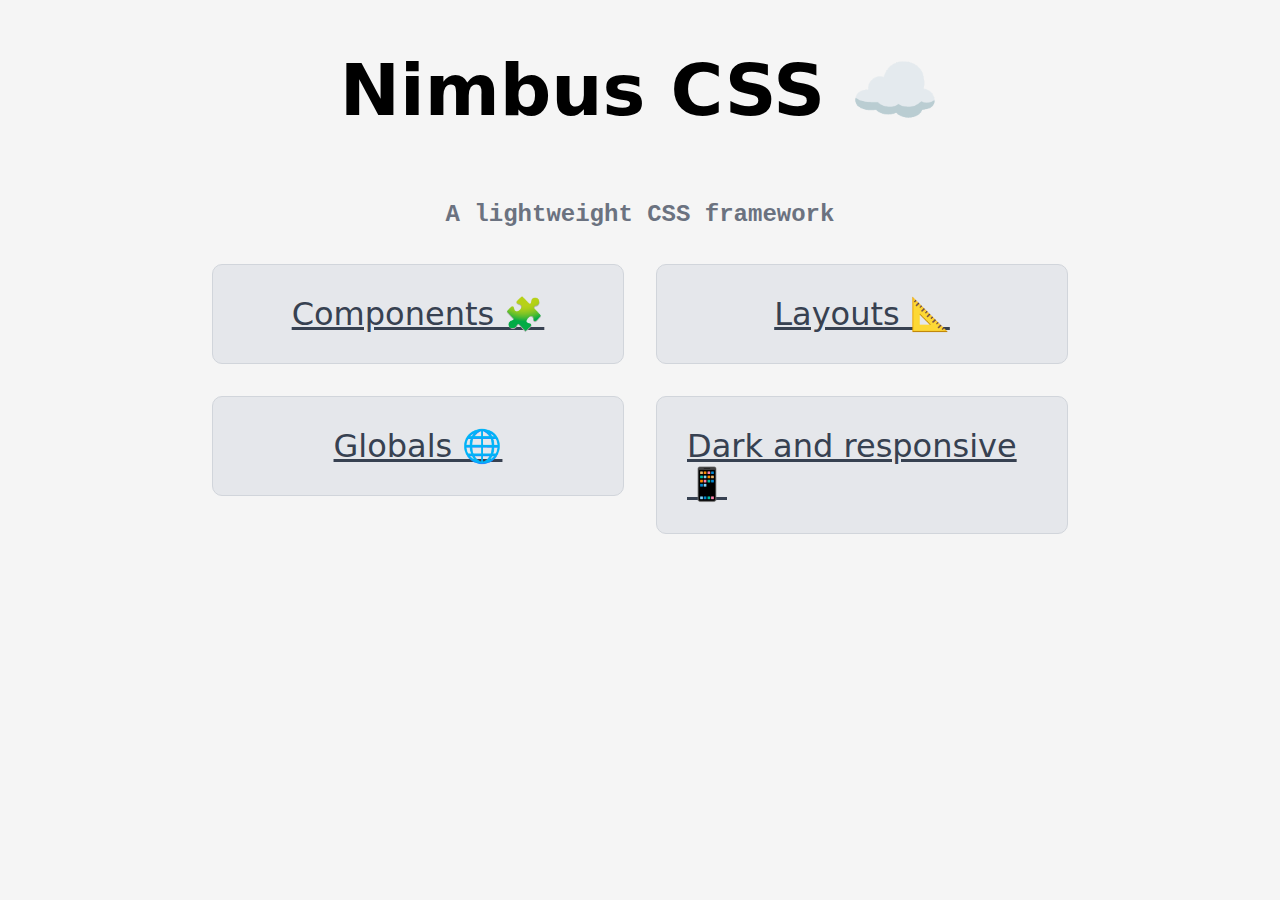
==== commit b01aa676: "the end is near" ====
--- a/index.html
+++ b/index.html
@@ -4,451 +4,34 @@
     <meta charset="UTF-8">
     <meta name="viewport" content="width=device-width, initial-scale=1.0">
     <title>Nimbus CSS</title>
+
     <link rel="stylesheet" href="./css/main.css">
 </head>
-<body class="c-body">
-    <h1 class="g--font-family g--text-align-center">Components</h1>
+<body class="c-body c-body--no-margin l-flex l-flex--flex-direction-column l-flex--justify-content-center l-flex--align-items-center">
+    <h1 class="g--font-family g--font-size-16">Nimbus CSS ☁️</h1>
+    <h2 class="g--font-family-mono g--color-gray">A lightweight CSS framework</h2>
 
-    <!------------>
-    <!-- C-CARD -->
-    <!------------>
-    <h2 class="g--font-family g--text-decoration-underline">Card</h2>
-    <div class="l-columns l-columns--1 l-columns--2@tablet l-columns--4@full-desktop">
-        <div>
-            <div class="c-card">
-                <img class="c-card__image c-dev-box" src="https://us.123rf.com/450wm/futurevision/futurevision2307/futurevision230700917/208664062-paisaje-del-parque-nacional-con-arroyo-y-monta%C3%B1as-creado-con-tecnolog%C3%ADa-generativa-de-inteligencia.jpg?ver=6"></img>
-        
-                <div class="c-card__body">
-                    <h3 class="c-card__title">Card title</h3>
-        
-                    <p class="c-card__text">This is the text of the card. You can write anything you want, maybe a cool description!</p>
-        
-                    <button class="c-card__button c-button">Card button</button>
-                </div>
+    <div class="l-squared l-squared--2">
+        <a class="c-link-card__container l-squared__a g--margin-5" href="./examples/components.html">
+            <div class="c-link-card">
+                Components 🧩
             </div>
-            <small class="c-small-description">Default</small>
-        </div>
-
-        <div>
-            <div class="c-card">
-                <img class="c-card__image c-dev-box" src="https://us.123rf.com/450wm/futurevision/futurevision2307/futurevision230700917/208664062-paisaje-del-parque-nacional-con-arroyo-y-monta%C3%B1as-creado-con-tecnolog%C3%ADa-generativa-de-inteligencia.jpg?ver=6"></img>
-        
-                <div class="c-card__body">
-                    <h3 class="c-card__title">Card title</h3>
-        
-                    <p class="c-card__text">This is the text of the card. You can write anything you want, maybe a cool description!</p>
-        
-                    <button class="c-card__button c-card__button--full-width c-button c-button--color-info">Card button</button>
-                </div>
+        </a>
+        <a class="c-link-card__container l-squared__b g--margin-5" href="./examples/layouts.html">
+            <div class="c-link-card">
+                Layouts 📐
             </div>
-            <small class="c-small-description">Full width button</small>
-        </div>
-    
-        <div>
-            <div class="c-card">
-                <img class="c-card__image c-card__image--contain c-dev-box" src="https://us.123rf.com/450wm/futurevision/futurevision2307/futurevision230700917/208664062-paisaje-del-parque-nacional-con-arroyo-y-monta%C3%B1as-creado-con-tecnolog%C3%ADa-generativa-de-inteligencia.jpg?ver=6"></img>
-        
-                <div class="c-card__body c-card__body--right">
-                    <h3 class="c-card__title">Card title</h3>
-        
-                    <p class="c-card__text">This is the text of the card. You can write anything you want, maybe a cool description!</p>
-        
-                    <button class="c-card__button c-button c-button--color-dark">Card button</button>
-                </div>
+        </a>
+        <a class="c-link-card__container l-squared__c g--margin-5" href="./examples/globals.html">
+            <div class="c-link-card">
+                Globals 🌐
             </div>
-            <small class="c-small-description">Image contain</small>
-        </div>
-
-        <div>
-            <div class="c-card c-card--spiked">
-                <img class="c-card__image c-dev-box" src="https://us.123rf.com/450wm/futurevision/futurevision2307/futurevision230700917/208664062-paisaje-del-parque-nacional-con-arroyo-y-monta%C3%B1as-creado-con-tecnolog%C3%ADa-generativa-de-inteligencia.jpg?ver=6"></img>
-        
-                <div class="c-card__body">
-                    <h3 class="c-card__title">Card title</h3>
-        
-                    <p class="c-card__text">This is the text of the card. You can write anything you want, maybe a cool description!</p>
-        
-                    <div class="c-card__button-container c-card__button-container--right">
-                        <button class="c-card__button c-button c-button--color-success">Card button</button>
-                    </div>
-                </div>
+        </a>
+        <a class="c-link-card__container l-squared__d g--margin-5" href="./examples/components.html">
+            <div class="c-link-card">
+                Dark and responsive 📱
             </div>
-            <small class="c-small-description">Spiked borders</small>
-        </div>
+        </a>
     </div>
-
-    <!------------->
-    <!-- C-ALERT -->
-    <!------------->
-    <h2 class="g--font-family g--text-decoration-underline">Alerts</h2>
-    <div class="l-rows l-rows--8">
-        <div class="c-alert">This is an alert - Be careful with what you see!</div>
-        <div class="c-alert c-alert--secondary">This is an alert - Be careful with what you see!</div>
-        <div class="c-alert c-alert--success">This is an alert - Be careful with what you see!</div>
-        <div class="c-alert c-alert--danger">This is an alert - Be careful with what you see!</div>
-        <div class="c-alert c-alert--warning">This is an alert - Be careful with what you see!</div>
-        <div class="c-alert c-alert--info">This is an alert - Be careful with what you see!</div>
-        <div class="c-alert c-alert--light">This is an alert - Be careful with what you see!</div>
-        <div class="c-alert c-alert--dark">This is an alert - Be careful with what you see!</div>
-    </div>
-
-    <!--------------->
-    <!-- C-BUTTONS -->
-    <!--------------->
-    <h2 class="g--font-family g--text-decoration-underline">Buttons</h2>
-    <h3 class="g--font-family">Small size</h3>
-    <table>
-        <tr>
-            <td><a class="c-button c-button--size-small">More information</a></td>
-            <td><a class="c-button c-button--size-small c-button--importance-secondary">More information</a></td>
-            <td><a class="c-button c-button--size-small c-button--importance-terciary">More information</a></td>
-        </tr>
-        <tr>
-            <td><a class="c-button c-button--size-small c-button--color-secondary">More information</a></td>
-            <td><a class="c-button c-button--size-small c-button--color-secondary c-button--importance-secondary">More information</a></td>
-            <td><a class="c-button c-button--size-small c-button--color-secondary c-button--importance-terciary">More information</a></td>
-        </tr>
-        <tr>
-            <td><a class="c-button c-button--size-small c-button--color-danger">More information</a></td>
-            <td><a class="c-button c-button--size-small c-button--color-danger c-button--importance-secondary">More information</a></td>
-            <td><a class="c-button c-button--size-small c-button--color-danger c-button--importance-terciary">More information</a></td>
-        </tr>
-        <tr>
-            <td><a class="c-button c-button--size-small c-button--color-success">More information</a></td>
-            <td><a class="c-button c-button--size-small c-button--color-success c-button--importance-secondary">More information</a></td>
-            <td><a class="c-button c-button--size-small c-button--color-success c-button--importance-terciary">More information</a></td>
-        </tr>
-        <tr>
-            <td><a class="c-button c-button--size-small c-button--color-warning">More information</a></td>
-            <td><a class="c-button c-button--size-small c-button--color-warning c-button--importance-secondary">More information</a></td>
-            <td><a class="c-button c-button--size-small c-button--color-warning c-button--importance-terciary">More information</a></td>
-        </tr>
-        <tr>
-            <td><a class="c-button c-button--size-small c-button--color-info">More information</a></td>
-            <td><a class="c-button c-button--size-small c-button--color-info c-button--importance-secondary">More information</a></td>
-            <td><a class="c-button c-button--size-small c-button--color-info c-button--importance-terciary">More information</a></td>
-        </tr>
-        <tr>
-            <td><a class="c-button c-button--size-small c-button--color-dark">More information</a></td>
-            <td><a class="c-button c-button--size-small c-button--color-dark c-button--importance-secondary">More information</a></td>
-            <td><a class="c-button c-button--size-small c-button--color-dark c-button--importance-terciary">More information</a></td>
-        </tr>
-    </table>
-
-    <br>
-
-    <h3 class="g--font-family">Default size</h3>
-    <table>
-        <tr>
-            <td><a class="c-button">More information</a></td>
-            <td><a class="c-button c-button--importance-secondary">More information</a></td>
-            <td><a class="c-button c-button--importance-terciary">More information</a></td>
-        </tr>
-        <tr>
-            <td><a class="c-button c-button--color-secondary">More information</a></td>
-            <td><a class="c-button c-button--color-secondary c-button--importance-secondary">More information</a></td>
-            <td><a class="c-button c-button--color-secondary c-button--importance-terciary">More information</a></td>
-        </tr>
-        <tr>
-            <td><a class="c-button c-button--color-danger">More information</a></td>
-            <td><a class="c-button c-button--color-danger c-button--importance-secondary">More information</a></td>
-            <td><a class="c-button c-button--color-danger c-button--importance-terciary">More information</a></td>
-        </tr>
-        <tr>
-            <td><a class="c-button c-button--color-success">More information</a></td>
-            <td><a class="c-button c-button--color-success c-button--importance-secondary">More information</a></td>
-            <td><a class="c-button c-button--color-success c-button--importance-terciary">More information</a></td>
-        </tr>
-        <tr>
-            <td><a class="c-button c-button--color-warning">More information</a></td>
-            <td><a class="c-button c-button--color-warning c-button--importance-secondary">More information</a></td>
-            <td><a class="c-button c-button--color-warning c-button--importance-terciary">More information</a></td>
-        </tr>
-        <tr>
-            <td><a class="c-button c-button--color-info">More information</a></td>
-            <td><a class="c-button c-button--color-info c-button--importance-secondary">More information</a></td>
-            <td><a class="c-button c-button--color-info c-button--importance-terciary">More information</a></td>
-        </tr>
-        <tr>
-            <td><a class="c-button c-button--color-dark">More information</a></td>
-            <td><a class="c-button c-button--color-dark c-button--importance-secondary">More information</a></td>
-            <td><a class="c-button c-button--color-dark c-button--importance-terciary">More information</a></td>
-        </tr>
-    </table>
-
-    <br>
-
-    <h3 class="g--font-family">Big size</h3>
-    <table>
-        <tr>
-            <td><a class="c-button c-button--size-large">More information</a></td>
-            <td><a class="c-button c-button--size-large c-button--importance-secondary">More information</a></td>
-            <td><a class="c-button c-button--size-large c-button--importance-terciary">More information</a></td>
-        </tr>
-        <tr>
-            <td><a class="c-button c-button--size-large c-button--color-secondary">More information</a></td>
-            <td><a class="c-button c-button--size-large c-button--color-secondary c-button--importance-secondary">More information</a></td>
-            <td><a class="c-button c-button--size-large c-button--color-secondary c-button--importance-terciary">More information</a></td>
-        </tr>
-        <tr>
-            <td><a class="c-button c-button--size-large c-button--color-danger">More information</a></td>
-            <td><a class="c-button c-button--size-large c-button--color-danger c-button--importance-secondary">More information</a></td>
-            <td><a class="c-button c-button--size-large c-button--color-danger c-button--importance-terciary">More information</a></td>
-        </tr>
-        <tr>
-            <td><a class="c-button c-button--size-large c-button--color-success">More information</a></td>
-            <td><a class="c-button c-button--size-large c-button--color-success c-button--importance-secondary">More information</a></td>
-            <td><a class="c-button c-button--size-large c-button--color-success c-button--importance-terciary">More information</a></td>
-        </tr>
-        <tr>
-            <td><a class="c-button c-button--size-large c-button--color-warning">More information</a></td>
-            <td><a class="c-button c-button--size-large c-button--color-warning c-button--importance-secondary">More information</a></td>
-            <td><a class="c-button c-button--size-large c-button--color-warning c-button--importance-terciary">More information</a></td>
-        </tr>
-        <tr>
-            <td><a class="c-button c-button--size-large c-button--color-info">More information</a></td>
-            <td><a class="c-button c-button--size-large c-button--color-info c-button--importance-secondary">More information</a></td>
-            <td><a class="c-button c-button--size-large c-button--color-info c-button--importance-terciary">More information</a></td>
-        </tr>
-        <tr>
-            <td><a class="c-button c-button--size-large c-button--color-dark">More information</a></td>
-            <td><a class="c-button c-button--size-large c-button--color-dark c-button--importance-secondary">More information</a></td>
-            <td><a class="c-button c-button--size-large c-button--color-dark c-button--importance-terciary">More information</a></td>
-        </tr>
-    </table>
-
-    <!-------------->
-    <!-- C-BADGES -->
-    <!-------------->
-    <h2 class="g--font-family g--text-decoration-underline">Badges</h2>
-
-    <h3 class="g--font-family">Default badges (with mono font global)</h3>
-    <div class="l-flex">
-        <div class="c-badge g--font-family-mono">Primary</div>
-        <div class="c-badge c-badge--secondary g--font-family-mono">Secondary</div>
-        <div class="c-badge c-badge--success g--font-family-mono">Success</div>
-        <div class="c-badge c-badge--danger g--font-family-mono">Danger</div>
-        <div class="c-badge c-badge--warning g--font-family-mono">Warning</div>
-        <div class="c-badge c-badge--info g--font-family-mono">Info</div>
-        <div class="c-badge c-badge--light g--font-family-mono">Light</div>
-        <div class="c-badge c-badge--dark g--font-family-mono">Dark</div>
-    </div>
-
-    <h3 class="g--font-family">Badges with notifications</h3>
-    <div class="l-flex g--margin-top">
-        <div class="c-badge">
-            <span>Notifications heading</span>
-            <div class="c-badge__notification c-badge__notification--danger g--font-family-mono">4</div>
-        </div>
-        
-        <div class="c-badge c-badge--warning">
-            Updates
-            <div class="c-badge__notification c-badge__notification--light g--font-family-mono">
-                2
-            </div>
-        </div>
-
-        <div class="c-badge c-badge--primary">
-            Messages
-            <div class="c-badge__notification c-badge__notification--success g--font-family-mono">
-                1
-            </div>
-        </div>
-
-        <div class="c-badge c-badge--danger">
-            Request
-            <div class="c-badge__notification c-badge__notification--primary g--font-family-mono">
-                0
-            </div>
-        </div>
-    </div>
-
-    <h1 class="g--font-family g--text-align-center">Layouts</h1>
-
-    <!--------------->
-    <!-- L-COLUMNS -->
-    <!--------------->
-    <h2 class="g--font-family g--text-decoration-underline">Columns</h2>
-    <div class="l-columns l-columns--1 l-columns--2@desktop">
-        <div class="l-columns l-columns--6">
-            <div class="c-dev-box l-columns__area l-columns__area--span-3"></div>
-            <div class="c-dev-box l-columns__area l-columns__area--span-3"></div>
-            <div class="c-dev-box l-columns__area l-columns__area--span-2"></div>
-            <div class="c-dev-box l-columns__area l-columns__area--span-2"></div>
-            <div class="c-dev-box l-columns__area l-columns__area--span-2"></div>
-            <div class="c-dev-box l-columns__area l-columns__area--span-6"></div>
-            <div class="c-dev-box l-columns__area"></div>
-            <div class="c-dev-box l-columns__area"></div>
-            <div class="c-dev-box l-columns__area"></div>
-            <div class="c-dev-box l-columns__area"></div>
-            <div class="c-dev-box l-columns__area"></div>
-            <div class="c-dev-box l-columns__area"></div>
-            <div class="c-dev-box l-columns__area l-columns__area--span-4"></div>
-            <div class="c-dev-box l-columns__area l-columns__area--span-2"></div>
-            <div class="c-dev-box l-columns__area l-columns__area--span-2"></div>
-            <div class="c-dev-box l-columns__area l-columns__area--span-4"></div>
-            <div class="c-dev-box l-columns__area"></div>
-            <div class="c-dev-box l-columns__area l-columns__area--span-4"></div>
-            <div class="c-dev-box l-columns__area"></div>
-        </div>
-        <div class="l-columns l-columns--6">
-            <div class="c-dev-box l-columns__area l-columns__area--span-3"></div>
-            <div class="c-dev-box l-columns__area l-columns__area--span-3"></div>
-            <div class="c-dev-box l-columns__area l-columns__area--span-2"></div>
-            <div class="c-dev-box l-columns__area l-columns__area--span-2"></div>
-            <div class="c-dev-box l-columns__area l-columns__area--span-2"></div>
-            <div class="c-dev-box l-columns__area l-columns__area--span-6"></div>
-            <div class="c-dev-box l-columns__area"></div>
-            <div class="c-dev-box l-columns__area"></div>
-            <div class="c-dev-box l-columns__area"></div>
-            <div class="c-dev-box l-columns__area"></div>
-            <div class="c-dev-box l-columns__area"></div>
-            <div class="c-dev-box l-columns__area"></div>
-            <div class="c-dev-box l-columns__area l-columns__area--span-4"></div>
-            <div class="c-dev-box l-columns__area l-columns__area--span-2"></div>
-            <div class="c-dev-box l-columns__area l-columns__area--span-2"></div>
-            <div class="c-dev-box l-columns__area l-columns__area--span-4"></div>
-            <div class="c-dev-box l-columns__area"></div>
-            <div class="c-dev-box l-columns__area l-columns__area--span-4"></div>
-            <div class="c-dev-box l-columns__area"></div>
-        </div>
-    </div>
-
-    <!--------------->
-    <!-- L-LANDING -->
-    <!--------------->
-    <h2 class="g--font-family g--text-decoration-underline">Landing</h2>
-    <h3 class="g--font-family">left</h3>
-    <div class="l-landing">
-        <div class="l-landing__a c-dev-box">A</div>
-        <div class="l-landing__b c-dev-box">B</div>
-        <div class="l-landing__c c-dev-box">C</div>
-        <div class="l-landing__d c-dev-box">D</div>
-    </div>
-
-    <h3 class="g--font-family">right</h3>
-    <div class="l-landing l-landing--right">
-        <div class="l-landing__a c-dev-box">A</div>
-        <div class="l-landing__b c-dev-box">B</div>
-        <div class="l-landing__c c-dev-box">C</div>
-        <div class="l-landing__d c-dev-box">D</div>
-    </div>
-
-    <h3 class="g--font-family">sides</h3>
-    <div class="l-landing l-landing--sides">
-        <div class="l-landing__a c-dev-box">A</div>
-        <div class="l-landing__b c-dev-box">B</div>
-        <div class="l-landing__c c-dev-box">C</div>
-        <div class="l-landing__d c-dev-box">D</div>
-    </div>
-
-    <h3 class="g--font-family">all-left</h3>
-    <div class="l-landing l-landing--all-left">
-        <div class="l-landing__a c-dev-box">A</div>
-        <div class="l-landing__b c-dev-box">B</div>
-        <div class="l-landing__c c-dev-box">C</div>
-        <div class="l-landing__d c-dev-box">D</div>
-    </div>
-
-    <h3 class="g--font-family">all-left-reverse</h3>
-    <div class="l-landing l-landing--all-left-reverse">
-        <div class="l-landing__a c-dev-box">A</div>
-        <div class="l-landing__b c-dev-box">B</div>
-        <div class="l-landing__c c-dev-box">C</div>
-        <div class="l-landing__d c-dev-box">D</div>
-    </div>
-
-    <h3 class="g--font-family">all-right</h3>
-    <div class="l-landing l-landing--all-right">
-        <div class="l-landing__a c-dev-box">A</div>
-        <div class="l-landing__b c-dev-box">B</div>
-        <div class="l-landing__c c-dev-box">C</div>
-        <div class="l-landing__d c-dev-box">D</div>
-    </div>
-
-    <h3 class="g--font-family">all-right-reverse</h3>
-    <div class="l-landing l-landing--all-right-reverse">
-        <div class="l-landing__a c-dev-box">A</div>
-        <div class="l-landing__b c-dev-box">B</div>
-        <div class="l-landing__c c-dev-box">C</div>
-        <div class="l-landing__d c-dev-box">D</div>
-    </div>
-
-    <h3 class="g--font-family">bottom</h3>
-    <div class="l-landing l-landing--bottom">
-        <div class="l-landing__a c-dev-box">A</div>
-        <div class="l-landing__b c-dev-box">B</div>
-        <div class="l-landing__c c-dev-box">C</div>
-        <div class="l-landing__d c-dev-box">D</div>
-    </div>
-
-    <h3 class="g--font-family">bottom-reverse</h3>
-    <div class="l-landing l-landing--bottom-reverse">
-        <div class="l-landing__a c-dev-box">A</div>
-        <div class="l-landing__b c-dev-box">B</div>
-        <div class="l-landing__c c-dev-box">C</div>
-        <div class="l-landing__d c-dev-box">D</div>
-    </div>
-
-    <h3 class="g--font-family">top</h3>
-    <div class="l-landing l-landing--top">
-        <div class="l-landing__a c-dev-box">A</div>
-        <div class="l-landing__b c-dev-box">B</div>
-        <div class="l-landing__c c-dev-box">C</div>
-        <div class="l-landing__d c-dev-box">D</div>
-    </div>
-
-    <h3 class="g--font-family">top-reverse</h3>
-    <div class="l-landing l-landing--top-reverse">
-        <div class="l-landing__a c-dev-box">A</div>
-        <div class="l-landing__b c-dev-box">B</div>
-        <div class="l-landing__c c-dev-box">C</div>
-        <div class="l-landing__d c-dev-box">D</div>
-    </div>
-
-    <!----------------->
-    <!-- L-NEWSPAPER -->
-    <!----------------->
-    <h2 class="g--font-family g--text-decoration-underline">Newspaper</h2>
-    <h3 class="g--font-family">a-b-left</h3>
-    <div class="l-newspaper">
-        <div class="l-newspaper__a c-dev-box">A</div>
-        <div class="l-newspaper__b c-dev-box">B</div>
-        <div class="l-newspaper__c c-dev-box">C</div>
-    </div>
-
-    <h3 class="g--font-family">b-a-left</h3>
-    <div class="l-newspaper l-newspaper--b-a-left">
-        <div class="l-newspaper__a c-dev-box">A</div>
-        <div class="l-newspaper__b c-dev-box">B</div>
-        <div class="l-newspaper__c c-dev-box">C</div>
-    </div>
-
-    <h3 class="g--font-family">a-b-right</h3>
-    <div class="l-newspaper l-newspaper--a-b-right">
-        <div class="l-newspaper__a c-dev-box">A</div>
-        <div class="l-newspaper__b c-dev-box">B</div>
-        <div class="l-newspaper__c c-dev-box">C</div>
-    </div>
-
-    <h3 class="g--font-family">b-a-right</h3>
-    <div class="l-newspaper l-newspaper--b-a-right">
-        <div class="l-newspaper__a c-dev-box">A</div>
-        <div class="l-newspaper__b c-dev-box">B</div>
-        <div class="l-newspaper__c c-dev-box">C</div>
-    </div>
-
-    <!------------------->
-    <!-- G--BOX-SHADOW -->
-    <!------------------->
-    <h2 class="g--font-family g--text-decoration-underline">Box shadow</h2>
-    <div class="l-squared l-squared--2">
-        <div class="l-squared__a c-dev-box g--font-family-mono g--box-shadow-top-left-4 g--margin-9">top-left</div>
-        <div class="l-squared__b c-dev-box g--font-family-mono g--box-shadow-top-right-4 g--margin-9">top-right</div>
-        <div class="l-squared__c c-dev-box g--font-family-mono g--box-shadow-bottom-left-4 g--margin-9">bottom-left</div>
-        <div class="l-squared__d c-dev-box g--font-family-mono g--box-shadow-bottom-right-4 g--margin-9">bottom-right</div>
-    </div>
-
-    <div class="c-dev-box g--font-family-mono g--box-shadow-center g--margin-9">center</div>
 </body>
 </html>--- a/css/main.css
+++ b/css/main.css
@@ -1389,299 +1389,29 @@
 .l-columns--1 {
   grid-template-columns: repeat(1, 1fr);
 }
-.l-columns__area--span-1 {
-  grid-column: span 1;
-}
-.l-columns__area--span-2 {
-  grid-column: span 2;
-}
-.l-columns__area--span-3 {
-  grid-column: span 3;
-}
-.l-columns__area--span-4 {
-  grid-column: span 4;
-}
-.l-columns__area--span-5 {
-  grid-column: span 5;
-}
-.l-columns__area--span-6 {
-  grid-column: span 6;
-}
-.l-columns__area--span-7 {
-  grid-column: span 7;
-}
-.l-columns__area--span-8 {
-  grid-column: span 8;
-}
-.l-columns__area--span-9 {
-  grid-column: span 9;
-}
-.l-columns__area--span-10 {
-  grid-column: span 10;
-}
 .l-columns--2 {
   grid-template-columns: repeat(2, 1fr);
 }
-.l-columns__area--span-1 {
-  grid-column: span 1;
-}
-.l-columns__area--span-2 {
-  grid-column: span 2;
-}
-.l-columns__area--span-3 {
-  grid-column: span 3;
-}
-.l-columns__area--span-4 {
-  grid-column: span 4;
-}
-.l-columns__area--span-5 {
-  grid-column: span 5;
-}
-.l-columns__area--span-6 {
-  grid-column: span 6;
-}
-.l-columns__area--span-7 {
-  grid-column: span 7;
-}
-.l-columns__area--span-8 {
-  grid-column: span 8;
-}
-.l-columns__area--span-9 {
-  grid-column: span 9;
-}
-.l-columns__area--span-10 {
-  grid-column: span 10;
-}
 .l-columns--3 {
   grid-template-columns: repeat(3, 1fr);
 }
-.l-columns__area--span-1 {
-  grid-column: span 1;
-}
-.l-columns__area--span-2 {
-  grid-column: span 2;
-}
-.l-columns__area--span-3 {
-  grid-column: span 3;
-}
-.l-columns__area--span-4 {
-  grid-column: span 4;
-}
-.l-columns__area--span-5 {
-  grid-column: span 5;
-}
-.l-columns__area--span-6 {
-  grid-column: span 6;
-}
-.l-columns__area--span-7 {
-  grid-column: span 7;
-}
-.l-columns__area--span-8 {
-  grid-column: span 8;
-}
-.l-columns__area--span-9 {
-  grid-column: span 9;
-}
-.l-columns__area--span-10 {
-  grid-column: span 10;
-}
 .l-columns--4 {
   grid-template-columns: repeat(4, 1fr);
 }
-.l-columns__area--span-1 {
-  grid-column: span 1;
-}
-.l-columns__area--span-2 {
-  grid-column: span 2;
-}
-.l-columns__area--span-3 {
-  grid-column: span 3;
-}
-.l-columns__area--span-4 {
-  grid-column: span 4;
-}
-.l-columns__area--span-5 {
-  grid-column: span 5;
-}
-.l-columns__area--span-6 {
-  grid-column: span 6;
-}
-.l-columns__area--span-7 {
-  grid-column: span 7;
-}
-.l-columns__area--span-8 {
-  grid-column: span 8;
-}
-.l-columns__area--span-9 {
-  grid-column: span 9;
-}
-.l-columns__area--span-10 {
-  grid-column: span 10;
-}
 .l-columns--5 {
   grid-template-columns: repeat(5, 1fr);
 }
-.l-columns__area--span-1 {
-  grid-column: span 1;
-}
-.l-columns__area--span-2 {
-  grid-column: span 2;
-}
-.l-columns__area--span-3 {
-  grid-column: span 3;
-}
-.l-columns__area--span-4 {
-  grid-column: span 4;
-}
-.l-columns__area--span-5 {
-  grid-column: span 5;
-}
-.l-columns__area--span-6 {
-  grid-column: span 6;
-}
-.l-columns__area--span-7 {
-  grid-column: span 7;
-}
-.l-columns__area--span-8 {
-  grid-column: span 8;
-}
-.l-columns__area--span-9 {
-  grid-column: span 9;
-}
-.l-columns__area--span-10 {
-  grid-column: span 10;
-}
 .l-columns--6 {
   grid-template-columns: repeat(6, 1fr);
 }
-.l-columns__area--span-1 {
-  grid-column: span 1;
-}
-.l-columns__area--span-2 {
-  grid-column: span 2;
-}
-.l-columns__area--span-3 {
-  grid-column: span 3;
-}
-.l-columns__area--span-4 {
-  grid-column: span 4;
-}
-.l-columns__area--span-5 {
-  grid-column: span 5;
-}
-.l-columns__area--span-6 {
-  grid-column: span 6;
-}
-.l-columns__area--span-7 {
-  grid-column: span 7;
-}
-.l-columns__area--span-8 {
-  grid-column: span 8;
-}
-.l-columns__area--span-9 {
-  grid-column: span 9;
-}
-.l-columns__area--span-10 {
-  grid-column: span 10;
-}
 .l-columns--7 {
   grid-template-columns: repeat(7, 1fr);
 }
-.l-columns__area--span-1 {
-  grid-column: span 1;
-}
-.l-columns__area--span-2 {
-  grid-column: span 2;
-}
-.l-columns__area--span-3 {
-  grid-column: span 3;
-}
-.l-columns__area--span-4 {
-  grid-column: span 4;
-}
-.l-columns__area--span-5 {
-  grid-column: span 5;
-}
-.l-columns__area--span-6 {
-  grid-column: span 6;
-}
-.l-columns__area--span-7 {
-  grid-column: span 7;
-}
-.l-columns__area--span-8 {
-  grid-column: span 8;
-}
-.l-columns__area--span-9 {
-  grid-column: span 9;
-}
-.l-columns__area--span-10 {
-  grid-column: span 10;
-}
 .l-columns--8 {
   grid-template-columns: repeat(8, 1fr);
 }
-.l-columns__area--span-1 {
-  grid-column: span 1;
-}
-.l-columns__area--span-2 {
-  grid-column: span 2;
-}
-.l-columns__area--span-3 {
-  grid-column: span 3;
-}
-.l-columns__area--span-4 {
-  grid-column: span 4;
-}
-.l-columns__area--span-5 {
-  grid-column: span 5;
-}
-.l-columns__area--span-6 {
-  grid-column: span 6;
-}
-.l-columns__area--span-7 {
-  grid-column: span 7;
-}
-.l-columns__area--span-8 {
-  grid-column: span 8;
-}
-.l-columns__area--span-9 {
-  grid-column: span 9;
-}
-.l-columns__area--span-10 {
-  grid-column: span 10;
-}
 .l-columns--9 {
   grid-template-columns: repeat(9, 1fr);
-}
-.l-columns__area--span-1 {
-  grid-column: span 1;
-}
-.l-columns__area--span-2 {
-  grid-column: span 2;
-}
-.l-columns__area--span-3 {
-  grid-column: span 3;
-}
-.l-columns__area--span-4 {
-  grid-column: span 4;
-}
-.l-columns__area--span-5 {
-  grid-column: span 5;
-}
-.l-columns__area--span-6 {
-  grid-column: span 6;
-}
-.l-columns__area--span-7 {
-  grid-column: span 7;
-}
-.l-columns__area--span-8 {
-  grid-column: span 8;
-}
-.l-columns__area--span-9 {
-  grid-column: span 9;
-}
-.l-columns__area--span-10 {
-  grid-column: span 10;
 }
 .l-columns--10 {
   grid-template-columns: repeat(10, 1fr);
@@ -1721,299 +1451,29 @@
   .l-columns--1\@tablet {
     grid-template-columns: repeat(1, 1fr);
   }
-  .l-columns__area--span-1\@tablet {
-    grid-column: span 1;
-  }
-  .l-columns__area--span-2\@tablet {
-    grid-column: span 2;
-  }
-  .l-columns__area--span-3\@tablet {
-    grid-column: span 3;
-  }
-  .l-columns__area--span-4\@tablet {
-    grid-column: span 4;
-  }
-  .l-columns__area--span-5\@tablet {
-    grid-column: span 5;
-  }
-  .l-columns__area--span-6\@tablet {
-    grid-column: span 6;
-  }
-  .l-columns__area--span-7\@tablet {
-    grid-column: span 7;
-  }
-  .l-columns__area--span-8\@tablet {
-    grid-column: span 8;
-  }
-  .l-columns__area--span-9\@tablet {
-    grid-column: span 9;
-  }
-  .l-columns__area--span-10\@tablet {
-    grid-column: span 10;
-  }
   .l-columns--2\@tablet {
     grid-template-columns: repeat(2, 1fr);
   }
-  .l-columns__area--span-1\@tablet {
-    grid-column: span 1;
-  }
-  .l-columns__area--span-2\@tablet {
-    grid-column: span 2;
-  }
-  .l-columns__area--span-3\@tablet {
-    grid-column: span 3;
-  }
-  .l-columns__area--span-4\@tablet {
-    grid-column: span 4;
-  }
-  .l-columns__area--span-5\@tablet {
-    grid-column: span 5;
-  }
-  .l-columns__area--span-6\@tablet {
-    grid-column: span 6;
-  }
-  .l-columns__area--span-7\@tablet {
-    grid-column: span 7;
-  }
-  .l-columns__area--span-8\@tablet {
-    grid-column: span 8;
-  }
-  .l-columns__area--span-9\@tablet {
-    grid-column: span 9;
-  }
-  .l-columns__area--span-10\@tablet {
-    grid-column: span 10;
-  }
   .l-columns--3\@tablet {
     grid-template-columns: repeat(3, 1fr);
   }
-  .l-columns__area--span-1\@tablet {
-    grid-column: span 1;
-  }
-  .l-columns__area--span-2\@tablet {
-    grid-column: span 2;
-  }
-  .l-columns__area--span-3\@tablet {
-    grid-column: span 3;
-  }
-  .l-columns__area--span-4\@tablet {
-    grid-column: span 4;
-  }
-  .l-columns__area--span-5\@tablet {
-    grid-column: span 5;
-  }
-  .l-columns__area--span-6\@tablet {
-    grid-column: span 6;
-  }
-  .l-columns__area--span-7\@tablet {
-    grid-column: span 7;
-  }
-  .l-columns__area--span-8\@tablet {
-    grid-column: span 8;
-  }
-  .l-columns__area--span-9\@tablet {
-    grid-column: span 9;
-  }
-  .l-columns__area--span-10\@tablet {
-    grid-column: span 10;
-  }
   .l-columns--4\@tablet {
     grid-template-columns: repeat(4, 1fr);
   }
-  .l-columns__area--span-1\@tablet {
-    grid-column: span 1;
-  }
-  .l-columns__area--span-2\@tablet {
-    grid-column: span 2;
-  }
-  .l-columns__area--span-3\@tablet {
-    grid-column: span 3;
-  }
-  .l-columns__area--span-4\@tablet {
-    grid-column: span 4;
-  }
-  .l-columns__area--span-5\@tablet {
-    grid-column: span 5;
-  }
-  .l-columns__area--span-6\@tablet {
-    grid-column: span 6;
-  }
-  .l-columns__area--span-7\@tablet {
-    grid-column: span 7;
-  }
-  .l-columns__area--span-8\@tablet {
-    grid-column: span 8;
-  }
-  .l-columns__area--span-9\@tablet {
-    grid-column: span 9;
-  }
-  .l-columns__area--span-10\@tablet {
-    grid-column: span 10;
-  }
   .l-columns--5\@tablet {
     grid-template-columns: repeat(5, 1fr);
   }
-  .l-columns__area--span-1\@tablet {
-    grid-column: span 1;
-  }
-  .l-columns__area--span-2\@tablet {
-    grid-column: span 2;
-  }
-  .l-columns__area--span-3\@tablet {
-    grid-column: span 3;
-  }
-  .l-columns__area--span-4\@tablet {
-    grid-column: span 4;
-  }
-  .l-columns__area--span-5\@tablet {
-    grid-column: span 5;
-  }
-  .l-columns__area--span-6\@tablet {
-    grid-column: span 6;
-  }
-  .l-columns__area--span-7\@tablet {
-    grid-column: span 7;
-  }
-  .l-columns__area--span-8\@tablet {
-    grid-column: span 8;
-  }
-  .l-columns__area--span-9\@tablet {
-    grid-column: span 9;
-  }
-  .l-columns__area--span-10\@tablet {
-    grid-column: span 10;
-  }
   .l-columns--6\@tablet {
     grid-template-columns: repeat(6, 1fr);
   }
-  .l-columns__area--span-1\@tablet {
-    grid-column: span 1;
-  }
-  .l-columns__area--span-2\@tablet {
-    grid-column: span 2;
-  }
-  .l-columns__area--span-3\@tablet {
-    grid-column: span 3;
-  }
-  .l-columns__area--span-4\@tablet {
-    grid-column: span 4;
-  }
-  .l-columns__area--span-5\@tablet {
-    grid-column: span 5;
-  }
-  .l-columns__area--span-6\@tablet {
-    grid-column: span 6;
-  }
-  .l-columns__area--span-7\@tablet {
-    grid-column: span 7;
-  }
-  .l-columns__area--span-8\@tablet {
-    grid-column: span 8;
-  }
-  .l-columns__area--span-9\@tablet {
-    grid-column: span 9;
-  }
-  .l-columns__area--span-10\@tablet {
-    grid-column: span 10;
-  }
   .l-columns--7\@tablet {
     grid-template-columns: repeat(7, 1fr);
   }
-  .l-columns__area--span-1\@tablet {
-    grid-column: span 1;
-  }
-  .l-columns__area--span-2\@tablet {
-    grid-column: span 2;
-  }
-  .l-columns__area--span-3\@tablet {
-    grid-column: span 3;
-  }
-  .l-columns__area--span-4\@tablet {
-    grid-column: span 4;
-  }
-  .l-columns__area--span-5\@tablet {
-    grid-column: span 5;
-  }
-  .l-columns__area--span-6\@tablet {
-    grid-column: span 6;
-  }
-  .l-columns__area--span-7\@tablet {
-    grid-column: span 7;
-  }
-  .l-columns__area--span-8\@tablet {
-    grid-column: span 8;
-  }
-  .l-columns__area--span-9\@tablet {
-    grid-column: span 9;
-  }
-  .l-columns__area--span-10\@tablet {
-    grid-column: span 10;
-  }
   .l-columns--8\@tablet {
     grid-template-columns: repeat(8, 1fr);
   }
-  .l-columns__area--span-1\@tablet {
-    grid-column: span 1;
-  }
-  .l-columns__area--span-2\@tablet {
-    grid-column: span 2;
-  }
-  .l-columns__area--span-3\@tablet {
-    grid-column: span 3;
-  }
-  .l-columns__area--span-4\@tablet {
-    grid-column: span 4;
-  }
-  .l-columns__area--span-5\@tablet {
-    grid-column: span 5;
-  }
-  .l-columns__area--span-6\@tablet {
-    grid-column: span 6;
-  }
-  .l-columns__area--span-7\@tablet {
-    grid-column: span 7;
-  }
-  .l-columns__area--span-8\@tablet {
-    grid-column: span 8;
-  }
-  .l-columns__area--span-9\@tablet {
-    grid-column: span 9;
-  }
-  .l-columns__area--span-10\@tablet {
-    grid-column: span 10;
-  }
   .l-columns--9\@tablet {
     grid-template-columns: repeat(9, 1fr);
-  }
-  .l-columns__area--span-1\@tablet {
-    grid-column: span 1;
-  }
-  .l-columns__area--span-2\@tablet {
-    grid-column: span 2;
-  }
-  .l-columns__area--span-3\@tablet {
-    grid-column: span 3;
-  }
-  .l-columns__area--span-4\@tablet {
-    grid-column: span 4;
-  }
-  .l-columns__area--span-5\@tablet {
-    grid-column: span 5;
-  }
-  .l-columns__area--span-6\@tablet {
-    grid-column: span 6;
-  }
-  .l-columns__area--span-7\@tablet {
-    grid-column: span 7;
-  }
-  .l-columns__area--span-8\@tablet {
-    grid-column: span 8;
-  }
-  .l-columns__area--span-9\@tablet {
-    grid-column: span 9;
-  }
-  .l-columns__area--span-10\@tablet {
-    grid-column: span 10;
   }
   .l-columns--10\@tablet {
     grid-template-columns: repeat(10, 1fr);
@@ -2053,299 +1513,29 @@
   .l-columns--1\@desktop {
     grid-template-columns: repeat(1, 1fr);
   }
-  .l-columns__area--span-1\@desktop {
-    grid-column: span 1;
-  }
-  .l-columns__area--span-2\@desktop {
-    grid-column: span 2;
-  }
-  .l-columns__area--span-3\@desktop {
-    grid-column: span 3;
-  }
-  .l-columns__area--span-4\@desktop {
-    grid-column: span 4;
-  }
-  .l-columns__area--span-5\@desktop {
-    grid-column: span 5;
-  }
-  .l-columns__area--span-6\@desktop {
-    grid-column: span 6;
-  }
-  .l-columns__area--span-7\@desktop {
-    grid-column: span 7;
-  }
-  .l-columns__area--span-8\@desktop {
-    grid-column: span 8;
-  }
-  .l-columns__area--span-9\@desktop {
-    grid-column: span 9;
-  }
-  .l-columns__area--span-10\@desktop {
-    grid-column: span 10;
-  }
   .l-columns--2\@desktop {
     grid-template-columns: repeat(2, 1fr);
   }
-  .l-columns__area--span-1\@desktop {
-    grid-column: span 1;
-  }
-  .l-columns__area--span-2\@desktop {
-    grid-column: span 2;
-  }
-  .l-columns__area--span-3\@desktop {
-    grid-column: span 3;
-  }
-  .l-columns__area--span-4\@desktop {
-    grid-column: span 4;
-  }
-  .l-columns__area--span-5\@desktop {
-    grid-column: span 5;
-  }
-  .l-columns__area--span-6\@desktop {
-    grid-column: span 6;
-  }
-  .l-columns__area--span-7\@desktop {
-    grid-column: span 7;
-  }
-  .l-columns__area--span-8\@desktop {
-    grid-column: span 8;
-  }
-  .l-columns__area--span-9\@desktop {
-    grid-column: span 9;
-  }
-  .l-columns__area--span-10\@desktop {
-    grid-column: span 10;
-  }
   .l-columns--3\@desktop {
     grid-template-columns: repeat(3, 1fr);
   }
-  .l-columns__area--span-1\@desktop {
-    grid-column: span 1;
-  }
-  .l-columns__area--span-2\@desktop {
-    grid-column: span 2;
-  }
-  .l-columns__area--span-3\@desktop {
-    grid-column: span 3;
-  }
-  .l-columns__area--span-4\@desktop {
-    grid-column: span 4;
-  }
-  .l-columns__area--span-5\@desktop {
-    grid-column: span 5;
-  }
-  .l-columns__area--span-6\@desktop {
-    grid-column: span 6;
-  }
-  .l-columns__area--span-7\@desktop {
-    grid-column: span 7;
-  }
-  .l-columns__area--span-8\@desktop {
-    grid-column: span 8;
-  }
-  .l-columns__area--span-9\@desktop {
-    grid-column: span 9;
-  }
-  .l-columns__area--span-10\@desktop {
-    grid-column: span 10;
-  }
   .l-columns--4\@desktop {
     grid-template-columns: repeat(4, 1fr);
   }
-  .l-columns__area--span-1\@desktop {
-    grid-column: span 1;
-  }
-  .l-columns__area--span-2\@desktop {
-    grid-column: span 2;
-  }
-  .l-columns__area--span-3\@desktop {
-    grid-column: span 3;
-  }
-  .l-columns__area--span-4\@desktop {
-    grid-column: span 4;
-  }
-  .l-columns__area--span-5\@desktop {
-    grid-column: span 5;
-  }
-  .l-columns__area--span-6\@desktop {
-    grid-column: span 6;
-  }
-  .l-columns__area--span-7\@desktop {
-    grid-column: span 7;
-  }
-  .l-columns__area--span-8\@desktop {
-    grid-column: span 8;
-  }
-  .l-columns__area--span-9\@desktop {
-    grid-column: span 9;
-  }
-  .l-columns__area--span-10\@desktop {
-    grid-column: span 10;
-  }
   .l-columns--5\@desktop {
     grid-template-columns: repeat(5, 1fr);
   }
-  .l-columns__area--span-1\@desktop {
-    grid-column: span 1;
-  }
-  .l-columns__area--span-2\@desktop {
-    grid-column: span 2;
-  }
-  .l-columns__area--span-3\@desktop {
-    grid-column: span 3;
-  }
-  .l-columns__area--span-4\@desktop {
-    grid-column: span 4;
-  }
-  .l-columns__area--span-5\@desktop {
-    grid-column: span 5;
-  }
-  .l-columns__area--span-6\@desktop {
-    grid-column: span 6;
-  }
-  .l-columns__area--span-7\@desktop {
-    grid-column: span 7;
-  }
-  .l-columns__area--span-8\@desktop {
-    grid-column: span 8;
-  }
-  .l-columns__area--span-9\@desktop {
-    grid-column: span 9;
-  }
-  .l-columns__area--span-10\@desktop {
-    grid-column: span 10;
-  }
   .l-columns--6\@desktop {
     grid-template-columns: repeat(6, 1fr);
   }
-  .l-columns__area--span-1\@desktop {
-    grid-column: span 1;
-  }
-  .l-columns__area--span-2\@desktop {
-    grid-column: span 2;
-  }
-  .l-columns__area--span-3\@desktop {
-    grid-column: span 3;
-  }
-  .l-columns__area--span-4\@desktop {
-    grid-column: span 4;
-  }
-  .l-columns__area--span-5\@desktop {
-    grid-column: span 5;
-  }
-  .l-columns__area--span-6\@desktop {
-    grid-column: span 6;
-  }
-  .l-columns__area--span-7\@desktop {
-    grid-column: span 7;
-  }
-  .l-columns__area--span-8\@desktop {
-    grid-column: span 8;
-  }
-  .l-columns__area--span-9\@desktop {
-    grid-column: span 9;
-  }
-  .l-columns__area--span-10\@desktop {
-    grid-column: span 10;
-  }
   .l-columns--7\@desktop {
     grid-template-columns: repeat(7, 1fr);
   }
-  .l-columns__area--span-1\@desktop {
-    grid-column: span 1;
-  }
-  .l-columns__area--span-2\@desktop {
-    grid-column: span 2;
-  }
-  .l-columns__area--span-3\@desktop {
-    grid-column: span 3;
-  }
-  .l-columns__area--span-4\@desktop {
-    grid-column: span 4;
-  }
-  .l-columns__area--span-5\@desktop {
-    grid-column: span 5;
-  }
-  .l-columns__area--span-6\@desktop {
-    grid-column: span 6;
-  }
-  .l-columns__area--span-7\@desktop {
-    grid-column: span 7;
-  }
-  .l-columns__area--span-8\@desktop {
-    grid-column: span 8;
-  }
-  .l-columns__area--span-9\@desktop {
-    grid-column: span 9;
-  }
-  .l-columns__area--span-10\@desktop {
-    grid-column: span 10;
-  }
   .l-columns--8\@desktop {
     grid-template-columns: repeat(8, 1fr);
   }
-  .l-columns__area--span-1\@desktop {
-    grid-column: span 1;
-  }
-  .l-columns__area--span-2\@desktop {
-    grid-column: span 2;
-  }
-  .l-columns__area--span-3\@desktop {
-    grid-column: span 3;
-  }
-  .l-columns__area--span-4\@desktop {
-    grid-column: span 4;
-  }
-  .l-columns__area--span-5\@desktop {
-    grid-column: span 5;
-  }
-  .l-columns__area--span-6\@desktop {
-    grid-column: span 6;
-  }
-  .l-columns__area--span-7\@desktop {
-    grid-column: span 7;
-  }
-  .l-columns__area--span-8\@desktop {
-    grid-column: span 8;
-  }
-  .l-columns__area--span-9\@desktop {
-    grid-column: span 9;
-  }
-  .l-columns__area--span-10\@desktop {
-    grid-column: span 10;
-  }
   .l-columns--9\@desktop {
     grid-template-columns: repeat(9, 1fr);
-  }
-  .l-columns__area--span-1\@desktop {
-    grid-column: span 1;
-  }
-  .l-columns__area--span-2\@desktop {
-    grid-column: span 2;
-  }
-  .l-columns__area--span-3\@desktop {
-    grid-column: span 3;
-  }
-  .l-columns__area--span-4\@desktop {
-    grid-column: span 4;
-  }
-  .l-columns__area--span-5\@desktop {
-    grid-column: span 5;
-  }
-  .l-columns__area--span-6\@desktop {
-    grid-column: span 6;
-  }
-  .l-columns__area--span-7\@desktop {
-    grid-column: span 7;
-  }
-  .l-columns__area--span-8\@desktop {
-    grid-column: span 8;
-  }
-  .l-columns__area--span-9\@desktop {
-    grid-column: span 9;
-  }
-  .l-columns__area--span-10\@desktop {
-    grid-column: span 10;
   }
   .l-columns--10\@desktop {
     grid-template-columns: repeat(10, 1fr);
@@ -2385,299 +1575,29 @@
   .l-columns--1\@full-desktop {
     grid-template-columns: repeat(1, 1fr);
   }
-  .l-columns__area--span-1\@full-desktop {
-    grid-column: span 1;
-  }
-  .l-columns__area--span-2\@full-desktop {
-    grid-column: span 2;
-  }
-  .l-columns__area--span-3\@full-desktop {
-    grid-column: span 3;
-  }
-  .l-columns__area--span-4\@full-desktop {
-    grid-column: span 4;
-  }
-  .l-columns__area--span-5\@full-desktop {
-    grid-column: span 5;
-  }
-  .l-columns__area--span-6\@full-desktop {
-    grid-column: span 6;
-  }
-  .l-columns__area--span-7\@full-desktop {
-    grid-column: span 7;
-  }
-  .l-columns__area--span-8\@full-desktop {
-    grid-column: span 8;
-  }
-  .l-columns__area--span-9\@full-desktop {
-    grid-column: span 9;
-  }
-  .l-columns__area--span-10\@full-desktop {
-    grid-column: span 10;
-  }
   .l-columns--2\@full-desktop {
     grid-template-columns: repeat(2, 1fr);
   }
-  .l-columns__area--span-1\@full-desktop {
-    grid-column: span 1;
-  }
-  .l-columns__area--span-2\@full-desktop {
-    grid-column: span 2;
-  }
-  .l-columns__area--span-3\@full-desktop {
-    grid-column: span 3;
-  }
-  .l-columns__area--span-4\@full-desktop {
-    grid-column: span 4;
-  }
-  .l-columns__area--span-5\@full-desktop {
-    grid-column: span 5;
-  }
-  .l-columns__area--span-6\@full-desktop {
-    grid-column: span 6;
-  }
-  .l-columns__area--span-7\@full-desktop {
-    grid-column: span 7;
-  }
-  .l-columns__area--span-8\@full-desktop {
-    grid-column: span 8;
-  }
-  .l-columns__area--span-9\@full-desktop {
-    grid-column: span 9;
-  }
-  .l-columns__area--span-10\@full-desktop {
-    grid-column: span 10;
-  }
   .l-columns--3\@full-desktop {
     grid-template-columns: repeat(3, 1fr);
   }
-  .l-columns__area--span-1\@full-desktop {
-    grid-column: span 1;
-  }
-  .l-columns__area--span-2\@full-desktop {
-    grid-column: span 2;
-  }
-  .l-columns__area--span-3\@full-desktop {
-    grid-column: span 3;
-  }
-  .l-columns__area--span-4\@full-desktop {
-    grid-column: span 4;
-  }
-  .l-columns__area--span-5\@full-desktop {
-    grid-column: span 5;
-  }
-  .l-columns__area--span-6\@full-desktop {
-    grid-column: span 6;
-  }
-  .l-columns__area--span-7\@full-desktop {
-    grid-column: span 7;
-  }
-  .l-columns__area--span-8\@full-desktop {
-    grid-column: span 8;
-  }
-  .l-columns__area--span-9\@full-desktop {
-    grid-column: span 9;
-  }
-  .l-columns__area--span-10\@full-desktop {
-    grid-column: span 10;
-  }
   .l-columns--4\@full-desktop {
     grid-template-columns: repeat(4, 1fr);
   }
-  .l-columns__area--span-1\@full-desktop {
-    grid-column: span 1;
-  }
-  .l-columns__area--span-2\@full-desktop {
-    grid-column: span 2;
-  }
-  .l-columns__area--span-3\@full-desktop {
-    grid-column: span 3;
-  }
-  .l-columns__area--span-4\@full-desktop {
-    grid-column: span 4;
-  }
-  .l-columns__area--span-5\@full-desktop {
-    grid-column: span 5;
-  }
-  .l-columns__area--span-6\@full-desktop {
-    grid-column: span 6;
-  }
-  .l-columns__area--span-7\@full-desktop {
-    grid-column: span 7;
-  }
-  .l-columns__area--span-8\@full-desktop {
-    grid-column: span 8;
-  }
-  .l-columns__area--span-9\@full-desktop {
-    grid-column: span 9;
-  }
-  .l-columns__area--span-10\@full-desktop {
-    grid-column: span 10;
-  }
   .l-columns--5\@full-desktop {
     grid-template-columns: repeat(5, 1fr);
   }
-  .l-columns__area--span-1\@full-desktop {
-    grid-column: span 1;
-  }
-  .l-columns__area--span-2\@full-desktop {
-    grid-column: span 2;
-  }
-  .l-columns__area--span-3\@full-desktop {
-    grid-column: span 3;
-  }
-  .l-columns__area--span-4\@full-desktop {
-    grid-column: span 4;
-  }
-  .l-columns__area--span-5\@full-desktop {
-    grid-column: span 5;
-  }
-  .l-columns__area--span-6\@full-desktop {
-    grid-column: span 6;
-  }
-  .l-columns__area--span-7\@full-desktop {
-    grid-column: span 7;
-  }
-  .l-columns__area--span-8\@full-desktop {
-    grid-column: span 8;
-  }
-  .l-columns__area--span-9\@full-desktop {
-    grid-column: span 9;
-  }
-  .l-columns__area--span-10\@full-desktop {
-    grid-column: span 10;
-  }
   .l-columns--6\@full-desktop {
     grid-template-columns: repeat(6, 1fr);
   }
-  .l-columns__area--span-1\@full-desktop {
-    grid-column: span 1;
-  }
-  .l-columns__area--span-2\@full-desktop {
-    grid-column: span 2;
-  }
-  .l-columns__area--span-3\@full-desktop {
-    grid-column: span 3;
-  }
-  .l-columns__area--span-4\@full-desktop {
-    grid-column: span 4;
-  }
-  .l-columns__area--span-5\@full-desktop {
-    grid-column: span 5;
-  }
-  .l-columns__area--span-6\@full-desktop {
-    grid-column: span 6;
-  }
-  .l-columns__area--span-7\@full-desktop {
-    grid-column: span 7;
-  }
-  .l-columns__area--span-8\@full-desktop {
-    grid-column: span 8;
-  }
-  .l-columns__area--span-9\@full-desktop {
-    grid-column: span 9;
-  }
-  .l-columns__area--span-10\@full-desktop {
-    grid-column: span 10;
-  }
   .l-columns--7\@full-desktop {
     grid-template-columns: repeat(7, 1fr);
   }
-  .l-columns__area--span-1\@full-desktop {
-    grid-column: span 1;
-  }
-  .l-columns__area--span-2\@full-desktop {
-    grid-column: span 2;
-  }
-  .l-columns__area--span-3\@full-desktop {
-    grid-column: span 3;
-  }
-  .l-columns__area--span-4\@full-desktop {
-    grid-column: span 4;
-  }
-  .l-columns__area--span-5\@full-desktop {
-    grid-column: span 5;
-  }
-  .l-columns__area--span-6\@full-desktop {
-    grid-column: span 6;
-  }
-  .l-columns__area--span-7\@full-desktop {
-    grid-column: span 7;
-  }
-  .l-columns__area--span-8\@full-desktop {
-    grid-column: span 8;
-  }
-  .l-columns__area--span-9\@full-desktop {
-    grid-column: span 9;
-  }
-  .l-columns__area--span-10\@full-desktop {
-    grid-column: span 10;
-  }
   .l-columns--8\@full-desktop {
     grid-template-columns: repeat(8, 1fr);
   }
-  .l-columns__area--span-1\@full-desktop {
-    grid-column: span 1;
-  }
-  .l-columns__area--span-2\@full-desktop {
-    grid-column: span 2;
-  }
-  .l-columns__area--span-3\@full-desktop {
-    grid-column: span 3;
-  }
-  .l-columns__area--span-4\@full-desktop {
-    grid-column: span 4;
-  }
-  .l-columns__area--span-5\@full-desktop {
-    grid-column: span 5;
-  }
-  .l-columns__area--span-6\@full-desktop {
-    grid-column: span 6;
-  }
-  .l-columns__area--span-7\@full-desktop {
-    grid-column: span 7;
-  }
-  .l-columns__area--span-8\@full-desktop {
-    grid-column: span 8;
-  }
-  .l-columns__area--span-9\@full-desktop {
-    grid-column: span 9;
-  }
-  .l-columns__area--span-10\@full-desktop {
-    grid-column: span 10;
-  }
   .l-columns--9\@full-desktop {
     grid-template-columns: repeat(9, 1fr);
-  }
-  .l-columns__area--span-1\@full-desktop {
-    grid-column: span 1;
-  }
-  .l-columns__area--span-2\@full-desktop {
-    grid-column: span 2;
-  }
-  .l-columns__area--span-3\@full-desktop {
-    grid-column: span 3;
-  }
-  .l-columns__area--span-4\@full-desktop {
-    grid-column: span 4;
-  }
-  .l-columns__area--span-5\@full-desktop {
-    grid-column: span 5;
-  }
-  .l-columns__area--span-6\@full-desktop {
-    grid-column: span 6;
-  }
-  .l-columns__area--span-7\@full-desktop {
-    grid-column: span 7;
-  }
-  .l-columns__area--span-8\@full-desktop {
-    grid-column: span 8;
-  }
-  .l-columns__area--span-9\@full-desktop {
-    grid-column: span 9;
-  }
-  .l-columns__area--span-10\@full-desktop {
-    grid-column: span 10;
   }
   .l-columns--10\@full-desktop {
     grid-template-columns: repeat(10, 1fr);
@@ -4554,114 +3474,31 @@
   margin-right: 2px;
   cursor: pointer;
 }
-@media (prefers-color-scheme: dark) {
-  .c-badge:where(:root:not([data-theme=light]):not([data-theme=dark]) *) {
-    --c-badge-color: var(--color-grey-9);
-  }
-}
-.c-badge:where(:root[data-theme=dark] *) {
-  --c-badge-color: var(--color-grey-9);
-}
-
 .c-badge--primary {
   --c-badge-background-color: var(--color-primary);
 }
-@media (prefers-color-scheme: dark) {
-  .c-badge--primary:where(:root:not([data-theme=light]):not([data-theme=dark]) *) {
-    --c-badge-color: var(--color-grey-9);
-  }
-}
-.c-badge--primary:where(:root[data-theme=dark] *) {
-  --c-badge-color: var(--color-grey-9);
-}
-
 .c-badge--secondary {
   --c-badge-background-color: var(--color-secondary);
 }
-@media (prefers-color-scheme: dark) {
-  .c-badge--secondary:where(:root:not([data-theme=light]):not([data-theme=dark]) *) {
-    --c-badge-color: var(--color-grey-9);
-  }
-}
-.c-badge--secondary:where(:root[data-theme=dark] *) {
-  --c-badge-color: var(--color-grey-9);
-}
-
 .c-badge--success {
   --c-badge-background-color: var(--color-green);
 }
-@media (prefers-color-scheme: dark) {
-  .c-badge--success:where(:root:not([data-theme=light]):not([data-theme=dark]) *) {
-    --c-badge-color: var(--color-grey-9);
-  }
-}
-.c-badge--success:where(:root[data-theme=dark] *) {
-  --c-badge-color: var(--color-grey-9);
-}
-
 .c-badge--danger {
   --c-badge-background-color: var(--color-red);
 }
-@media (prefers-color-scheme: dark) {
-  .c-badge--danger:where(:root:not([data-theme=light]):not([data-theme=dark]) *) {
-    --c-badge-color: var(--color-grey-9);
-  }
-}
-.c-badge--danger:where(:root[data-theme=dark] *) {
-  --c-badge-color: var(--color-grey-9);
-}
-
 .c-badge--warning {
   --c-badge-background-color: var(--color-orange);
-  --c-badge-color: var(--color-black);
-}
-@media (prefers-color-scheme: dark) {
-  .c-badge--warning:where(:root:not([data-theme=light]):not([data-theme=dark]) *) {
-    --c-badge-color: var(--color-grey-9);
-  }
-}
-.c-badge--warning:where(:root[data-theme=dark] *) {
-  --c-badge-color: var(--color-grey-9);
-}
-
+}
 .c-badge--info {
   --c-badge-background-color: var(--color-purple);
-  --c-badge-color: var(--color-black);
-}
-@media (prefers-color-scheme: dark) {
-  .c-badge--info:where(:root:not([data-theme=light]):not([data-theme=dark]) *) {
-    --c-badge-color: var(--color-grey-9);
-  }
-}
-.c-badge--info:where(:root[data-theme=dark] *) {
-  --c-badge-color: var(--color-grey-9);
-}
-
+}
 .c-badge--light {
   --c-badge-background-color: var(--color-gray-3);
   --c-badge-color: var(--color-black);
 }
-@media (prefers-color-scheme: dark) {
-  .c-badge--light:where(:root:not([data-theme=light]):not([data-theme=dark]) *) {
-    --c-badge-color: var(--color-grey-9);
-  }
-}
-.c-badge--light:where(:root[data-theme=dark] *) {
-  --c-badge-color: var(--color-grey-9);
-}
-
 .c-badge--dark {
   --c-badge-background-color: var(--color-gray-9);
 }
-@media (prefers-color-scheme: dark) {
-  .c-badge--dark:where(:root:not([data-theme=light]):not([data-theme=dark]) *) {
-    --c-badge-color: var(--color-white);
-  }
-}
-.c-badge--dark:where(:root[data-theme=dark] *) {
-  --c-badge-color: var(--color-white);
-}
-
 .c-badge__notification {
   --c-badge--notification-background-color: var(--color-primary);
   --c-badge--notification-color: var(--color-white);
@@ -4691,11 +3528,9 @@
 }
 .c-badge__notification--warning {
   --c-badge--notification-background-color: var(--color-orange);
-  --c-badge--notification-color: var(--color-black);
 }
 .c-badge__notification--info {
   --c-badge--notification-background-color: var(--color-purple);
-  --c-badge--notification-color: var(--color-black);
 }
 .c-badge__notification--light {
   --c-badge--notification-background-color: var(--color-gray-3);
@@ -4708,13 +3543,8 @@
 .c-body {
   background-color: var(--color-white);
 }
-@media (prefers-color-scheme: dark) {
-  .c-body:where(:root:not([data-theme=light]):not([data-theme=dark]) *) {
-    background-color: var(--color-gray-9);
-  }
-}
-.c-body:where(:root[data-theme=dark] *) {
-  background-color: var(--color-gray-9);
+.c-body--no-margin {
+  margin: 0;
 }
 
 .c-button {
@@ -4733,125 +3563,33 @@
   display: inline-block;
   cursor: pointer;
 }
-@media (prefers-color-scheme: dark) {
-  .c-button:where(:root:not([data-theme=light]):not([data-theme=dark]) *) {
-    --c-button-strong-color: var(--color-primary);
-    --c-button-weak-color: var(--color-gray-8);
-  }
-}
-.c-button:where(:root[data-theme=dark] *) {
-  --c-button-strong-color: var(--color-primary);
-  --c-button-weak-color: var(--color-gray-8);
-}
 
 .c-button--color-primary {
   --c-button-strong-color: var(--color-primary);
 }
-@media (prefers-color-scheme: dark) {
-  .c-button--color-primary:where(:root:not([data-theme=light]):not([data-theme=dark]) *) {
-    --c-button-strong-color: var(--color-primary);
-    --c-button-weak-color: var(--color-gray-8);
-  }
-}
-.c-button--color-primary:where(:root[data-theme=dark] *) {
-  --c-button-strong-color: var(--color-primary);
-  --c-button-weak-color: var(--color-gray-8);
-}
 
 .c-button--color-secondary {
   --c-button-strong-color: var(--color-secondary);
 }
-@media (prefers-color-scheme: dark) {
-  .c-button--color-secondary:where(:root:not([data-theme=light]):not([data-theme=dark]) *) {
-    --c-button-strong-color: var(--color-secondary);
-    --c-button-weak-color: var(--color-gray-8);
-  }
-}
-.c-button--color-secondary:where(:root[data-theme=dark] *) {
-  --c-button-strong-color: var(--color-secondary);
-  --c-button-weak-color: var(--color-gray-8);
-}
 
 .c-button--color-danger {
   --c-button-strong-color: var(--color-red);
 }
-@media (prefers-color-scheme: dark) {
-  .c-button--color-danger:where(:root:not([data-theme=light]):not([data-theme=dark]) *) {
-    --c-button-strong-color: var(--color-red);
-    --c-button-weak-color: var(--color-gray-8);
-  }
-}
-.c-button--color-danger:where(:root[data-theme=dark] *) {
-  --c-button-strong-color: var(--color-red);
-  --c-button-weak-color: var(--color-gray-8);
-}
 
 .c-button--color-success {
   --c-button-strong-color: var(--color-green);
 }
-@media (prefers-color-scheme: dark) {
-  .c-button--color-success:where(:root:not([data-theme=light]):not([data-theme=dark]) *) {
-    --c-button-strong-color: var(--color-green);
-    --c-button-weak-color: var(--color-gray-8);
-  }
-}
-.c-button--color-success:where(:root[data-theme=dark] *) {
-  --c-button-strong-color: var(--color-green);
-  --c-button-weak-color: var(--color-gray-8);
-}
 
 .c-button--color-warning {
   --c-button-strong-color: var(--color-orange);
 }
-@media (prefers-color-scheme: dark) {
-  .c-button--color-warning:where(:root:not([data-theme=light]):not([data-theme=dark]) *) {
-    --c-button-strong-color: var(--color-orange);
-    --c-button-weak-color: var(--color-gray-8);
-  }
-}
-.c-button--color-warning:where(:root[data-theme=dark] *) {
-  --c-button-strong-color: var(--color-orange);
-  --c-button-weak-color: var(--color-gray-8);
-}
 
 .c-button--color-info {
   --c-button-strong-color: var(--color-purple);
 }
-@media (prefers-color-scheme: dark) {
-  .c-button--color-info:where(:root:not([data-theme=light]):not([data-theme=dark]) *) {
-    --c-button-strong-color: var(--color-purple);
-    --c-button-weak-color: var(--color-gray-8);
-  }
-}
-.c-button--color-info:where(:root[data-theme=dark] *) {
-  --c-button-strong-color: var(--color-purple);
-  --c-button-weak-color: var(--color-gray-8);
-}
 
 .c-button--color-dark {
   --c-button-strong-color: var(--color-gray-7);
-}
-@media (prefers-color-scheme: dark) and (prefers-color-scheme: dark) {
-  .c-button--color-dark:where(:root:not([data-theme=light]):not([data-theme=dark]) *):where(:root:not([data-theme=light]):not([data-theme=dark]) *) {
-    --c-button-strong-color: var(--color-gray-4);
-    --c-button-weak-color: var(--color-gray-8);
-  }
-}
-@media (prefers-color-scheme: dark) {
-  .c-button--color-dark:where(:root:not([data-theme=light]):not([data-theme=dark]) *):where(:root[data-theme=dark] *) {
-    --c-button-strong-color: var(--color-gray-4);
-    --c-button-weak-color: var(--color-gray-8);
-  }
-}
-@media (prefers-color-scheme: dark) {
-  .c-button--color-dark:where(:root[data-theme=dark] *):where(:root:not([data-theme=light]):not([data-theme=dark]) *) {
-    --c-button-strong-color: var(--color-gray-4);
-    --c-button-weak-color: var(--color-gray-8);
-  }
-}
-.c-button--color-dark:where(:root[data-theme=dark] *):where(:root[data-theme=dark] *) {
-  --c-button-strong-color: var(--color-gray-4);
-  --c-button-weak-color: var(--color-gray-8);
 }
 
 .c-button--importance-secondary {
@@ -4859,30 +3597,10 @@
   background-color: var(--c-button-weak-color);
   color: var(--c-button-strong-color);
 }
-@media (prefers-color-scheme: dark) {
-  .c-button--importance-secondary:where(:root:not([data-theme=light]):not([data-theme=dark]) *) {
-    border-color: var(--c-button-strong-color);
-    background-color: var(--c-button-weak-color);
-    color: var(--c-button-strong-color);
-  }
-}
-.c-button--importance-secondary:where(:root[data-theme=dark] *) {
-  border-color: var(--c-button-strong-color);
-  background-color: var(--c-button-weak-color);
-  color: var(--c-button-strong-color);
-}
 
 .c-button--importance-terciary {
   border-color: transparent;
   background-color: transparent;
-  color: var(--c-button-strong-color);
-}
-@media (prefers-color-scheme: dark) {
-  .c-button--importance-terciary:where(:root:not([data-theme=light]):not([data-theme=dark]) *) {
-    color: var(--c-button-strong-color);
-  }
-}
-.c-button--importance-terciary:where(:root[data-theme=dark] *) {
   color: var(--c-button-strong-color);
 }
 
@@ -4949,6 +3667,105 @@
   width: 100%;
 }
 
+.c-link-card {
+  --c-link-card-background-color: var(--color-gray-2);
+  --c-link-card-color: var(--color-gray-7);
+  --c-link-card-color-highlight: var(--color-primary-6);
+  --c-link-card-border-color: var(--color-gray-3);
+  --c-link-card-border-color-highlight: var(--color-primary);
+  --c-link-card-font-family: var(--font-family);
+  --c-link-card-font-size: 32px;
+  --c-link-card-width: 350px;
+  --c-link-card-padding: 30px;
+  background-color: var(--c-link-card-background-color);
+  color: var(--c-link-card-color);
+  border: 1px solid var(--c-link-card-border-color);
+  font-family: var(--c-link-card-font-family);
+  font-size: var(--c-link-card-font-size);
+  font-weight: 500;
+  text-decoration: underline;
+  padding: var(--c-link-card-padding);
+  border-radius: 10px;
+  width: var(--c-link-card-width);
+  display: flex;
+  justify-content: center;
+  transition: 0.5s;
+}
+.c-link-card--big {
+  --c-link-card-font-size: 32px;
+  --c-link-card-width: 350px;
+  --c-link-card-padding: 30px;
+}
+.c-link-card--medium {
+  --c-link-card-font-size: 22px;
+  --c-link-card-width: 250px;
+  --c-link-card-padding: 20px;
+}
+.c-link-card--small {
+  --c-link-card-font-size: 12px;
+  --c-link-card-width: 150px;
+  --c-link-card-padding: 10px;
+}
+.c-link-card--primary {
+  --c-link-card-color-highlight: var(--color-primary-6);
+  --c-link-card-border-color-highlight: var(--color-primary);
+}
+.c-link-card--secondary {
+  --c-link-card-color-highlight: var(--color-secondary-6);
+  --c-link-card-border-color-highlight: var(--color-secondary);
+}
+.c-link-card--success {
+  --c-link-card-color-highlight: var(--color-green-6);
+  --c-link-card-border-color-highlight: var(--color-green);
+}
+.c-link-card--danger {
+  --c-link-card-color-highlight: var(--color-red-6);
+  --c-link-card-border-color-highlight: var(--color-red);
+}
+.c-link-card--warning {
+  --c-link-card-color-highlight: var(--color-orange-6);
+  --c-link-card-border-color-highlight: var(--color-orange);
+}
+.c-link-card--info {
+  --c-link-card-color-highlight: var(--color-purple-6);
+  --c-link-card-border-color-highlight: var(--color-purple);
+}
+.c-link-card--light {
+  --c-link-card-color-highlight: var(--color-white-6);
+  --c-link-card-border-color-highlight: var(--color-white);
+}
+.c-link-card--dark {
+  --c-link-card-color-highlight: var(--color-gray-6);
+  --c-link-card-border-color-highlight: var(--color-gray);
+}
+.c-link-card__container {
+  text-decoration: none;
+}
+.c-link-card__container:visited {
+  text-decoration: none;
+  color: var(--c-link-card-color);
+}
+.c-link-card__container:hover {
+  text-decoration: none;
+  color: var(--c-link-card-color);
+}
+.c-link-card__container:focus {
+  text-decoration: none;
+  color: var(--c-link-card-color);
+}
+.c-link-card__container:hover {
+  text-decoration: none;
+  color: var(--c-link-card-color);
+}
+.c-link-card__container:active {
+  text-decoration: none;
+  color: var(--c-link-card-color);
+}
+.c-link-card:hover {
+  color: var(--c-link-card-color-highlight);
+  border: 1px solid var(--c-link-card-border-color-highlight);
+}
+
 .c-small-description {
   --c-small-description-color: var(--color-gray);
   --c-small-description-font-family: var(--font-family-mono);
@@ -4957,6 +3774,47 @@
   font-family: var(--c-small-description-font-family);
 }
 
+.c-tag {
+  --c-tag-background-color: var(--color-primary);
+  --c-tag-color: var(--color-white);
+  --c-tag-font-family: var(--font-family);
+  background-color: var(--c-tag-background-color);
+  color: var(--c-tag-color);
+  font-family: var(--c-tag-font-family);
+  padding: 10px;
+  border-radius: 10px;
+}
+.c-tag--mono {
+  --c-tag-font-family: var(--font-family-mono);
+}
+.c-tag--sans {
+  --c-tag-font-family: var(--font-family-mono);
+}
+.c-tag--serif {
+  --c-tag-font-family: var(--font-family-mono);
+}
+.c-tag--primary {
+  --c-tag-background-color: var(--color-primary);
+}
+.c-tag--secondary {
+  --c-tag-background-color: var(--color-secondary);
+}
+.c-tag--success {
+  --c-tag-background-color: var(--color-green);
+}
+.c-tag--danger {
+  --c-tag-background-color: var(--color-red);
+}
+.c-tag--warning {
+  --c-tag-background-color: var(--color-orange);
+}
+.c-tag--info {
+  --c-tag-background-color: var(--color-purple);
+}
+.c-tag--dark {
+  --c-tag-background-color: var(--color-gray);
+}
+
 /* Globals */
 .g--background-color-primary-1 {
   background-color: #DCEBFE;
@@ -5439,364 +4297,364 @@
 }
 
 @media (prefers-color-scheme: dark) {
-  .dark\:g--background-color-primary-1 {
+  .g--background-color-primary-1\:dark {
     background-color: #DCEBFE;
   }
-  .dark\:g--background-color-primary-2 {
+  .g--background-color-primary-2\:dark {
     background-color: #BEDBFE;
   }
-  .dark\:g--background-color-primary-3 {
+  .g--background-color-primary-3\:dark {
     background-color: #91C3FD;
   }
-  .dark\:g--background-color-primary-4 {
+  .g--background-color-primary-4\:dark {
     background-color: #61A6FA;
   }
-  .dark\:g--background-color-primary {
+  .g--background-color-primary\:dark {
     background-color: #61A6FA;
   }
-  .dark\:g--background-color-primary-5 {
+  .g--background-color-primary-5\:dark {
     background-color: #3C83F6;
   }
-  .dark\:g--background-color-primary-6 {
+  .g--background-color-primary-6\:dark {
     background-color: #2463EB;
   }
-  .dark\:g--background-color-primary-7 {
+  .g--background-color-primary-7\:dark {
     background-color: #1D4FD7;
   }
-  .dark\:g--background-color-primary-8 {
+  .g--background-color-primary-8\:dark {
     background-color: #1E3FAE;
   }
-  .dark\:g--background-color-primary-9 {
+  .g--background-color-primary-9\:dark {
     background-color: #1E3B8A;
   }
-  .dark\:g--background-color-secondary-1 {
+  .g--background-color-secondary-1\:dark {
     background-color: #FEF3C8;
   }
-  .dark\:g--background-color-secondary-2 {
+  .g--background-color-secondary-2\:dark {
     background-color: #FDE68B;
   }
-  .dark\:g--background-color-secondary-3 {
+  .g--background-color-secondary-3\:dark {
     background-color: #FCD44F;
   }
-  .dark\:g--background-color-secondary-4 {
+  .g--background-color-secondary-4\:dark {
     background-color: #FBBD23;
   }
-  .dark\:g--background-color-secondary {
+  .g--background-color-secondary\:dark {
     background-color: #FBBD23;
   }
-  .dark\:g--background-color-secondary-5 {
+  .g--background-color-secondary-5\:dark {
     background-color: #F59F0A;
   }
-  .dark\:g--background-color-secondary-6 {
+  .g--background-color-secondary-6\:dark {
     background-color: #DB7706;
   }
-  .dark\:g--background-color-secondary-7 {
+  .g--background-color-secondary-7\:dark {
     background-color: #B35309;
   }
-  .dark\:g--background-color-secondary-8 {
+  .g--background-color-secondary-8\:dark {
     background-color: #91400D;
   }
-  .dark\:g--background-color-secondary-9 {
+  .g--background-color-secondary-9\:dark {
     background-color: #76350F;
   }
-  .dark\:g--background-color-black-1 {
+  .g--background-color-black-1\:dark {
     background-color: #000000;
   }
-  .dark\:g--background-color-black-2 {
+  .g--background-color-black-2\:dark {
     background-color: #000000;
   }
-  .dark\:g--background-color-black-3 {
+  .g--background-color-black-3\:dark {
     background-color: #000000;
   }
-  .dark\:g--background-color-black-4 {
+  .g--background-color-black-4\:dark {
     background-color: #000000;
   }
-  .dark\:g--background-color-black {
+  .g--background-color-black\:dark {
     background-color: #000000;
   }
-  .dark\:g--background-color-black-5 {
+  .g--background-color-black-5\:dark {
     background-color: #000000;
   }
-  .dark\:g--background-color-black-6 {
+  .g--background-color-black-6\:dark {
     background-color: #000000;
   }
-  .dark\:g--background-color-black-7 {
+  .g--background-color-black-7\:dark {
     background-color: #000000;
   }
-  .dark\:g--background-color-black-8 {
+  .g--background-color-black-8\:dark {
     background-color: #000000;
   }
-  .dark\:g--background-color-black-9 {
+  .g--background-color-black-9\:dark {
     background-color: #000000;
   }
-  .dark\:g--background-color-gray-1 {
+  .g--background-color-gray-1\:dark {
     background-color: #F3F4F6;
   }
-  .dark\:g--background-color-gray-2 {
+  .g--background-color-gray-2\:dark {
     background-color: #E5E7EB;
   }
-  .dark\:g--background-color-gray-3 {
+  .g--background-color-gray-3\:dark {
     background-color: #D1D5DB;
   }
-  .dark\:g--background-color-gray-4 {
+  .g--background-color-gray-4\:dark {
     background-color: #9CA3AF;
   }
-  .dark\:g--background-color-gray {
+  .g--background-color-gray\:dark {
     background-color: #9CA3AF;
   }
-  .dark\:g--background-color-gray-5 {
+  .g--background-color-gray-5\:dark {
     background-color: #6B7280;
   }
-  .dark\:g--background-color-gray-6 {
+  .g--background-color-gray-6\:dark {
     background-color: #4B5563;
   }
-  .dark\:g--background-color-gray-7 {
+  .g--background-color-gray-7\:dark {
     background-color: #374151;
   }
-  .dark\:g--background-color-gray-8 {
+  .g--background-color-gray-8\:dark {
     background-color: #1F2937;
   }
-  .dark\:g--background-color-gray-9 {
+  .g--background-color-gray-9\:dark {
     background-color: #111827;
   }
-  .dark\:g--background-color-white-1 {
+  .g--background-color-white-1\:dark {
     background-color: #FFFFFF;
   }
-  .dark\:g--background-color-white-2 {
+  .g--background-color-white-2\:dark {
     background-color: #FCFCFC;
   }
-  .dark\:g--background-color-white-3 {
+  .g--background-color-white-3\:dark {
     background-color: #FAFAFA;
   }
-  .dark\:g--background-color-white-4 {
+  .g--background-color-white-4\:dark {
     background-color: #F7F7F7;
   }
-  .dark\:g--background-color-white {
+  .g--background-color-white\:dark {
     background-color: #F7F7F7;
   }
-  .dark\:g--background-color-white-5 {
+  .g--background-color-white-5\:dark {
     background-color: #F5F5F5;
   }
-  .dark\:g--background-color-white-6 {
+  .g--background-color-white-6\:dark {
     background-color: #F2F2F2;
   }
-  .dark\:g--background-color-white-7 {
+  .g--background-color-white-7\:dark {
     background-color: #F0F0F0;
   }
-  .dark\:g--background-color-white-8 {
+  .g--background-color-white-8\:dark {
     background-color: #EDEDED;
   }
-  .dark\:g--background-color-white-9 {
+  .g--background-color-white-9\:dark {
     background-color: #EBEBEB;
   }
-  .dark\:g--background-color-red-1 {
+  .g--background-color-red-1\:dark {
     background-color: #FEE1E1;
   }
-  .dark\:g--background-color-red-2 {
+  .g--background-color-red-2\:dark {
     background-color: #FEC8C8;
   }
-  .dark\:g--background-color-red-3 {
+  .g--background-color-red-3\:dark {
     background-color: #FCA6A6;
   }
-  .dark\:g--background-color-red-4 {
+  .g--background-color-red-4\:dark {
     background-color: #F87272;
   }
-  .dark\:g--background-color-red {
+  .g--background-color-red\:dark {
     background-color: #F87272;
   }
-  .dark\:g--background-color-red-5 {
+  .g--background-color-red-5\:dark {
     background-color: #EF4343;
   }
-  .dark\:g--background-color-red-6 {
+  .g--background-color-red-6\:dark {
     background-color: #DC2828;
   }
-  .dark\:g--background-color-red-7 {
+  .g--background-color-red-7\:dark {
     background-color: #BA1C1C;
   }
-  .dark\:g--background-color-red-8 {
+  .g--background-color-red-8\:dark {
     background-color: #981B1B;
   }
-  .dark\:g--background-color-red-9 {
+  .g--background-color-red-9\:dark {
     background-color: #811D1D;
   }
-  .dark\:g--background-color-green-1 {
+  .g--background-color-green-1\:dark {
     background-color: #D1FAE5;
   }
-  .dark\:g--background-color-green-2 {
+  .g--background-color-green-2\:dark {
     background-color: #A5F3CF;
   }
-  .dark\:g--background-color-green-3 {
+  .g--background-color-green-3\:dark {
     background-color: #6EE7B7;
   }
-  .dark\:g--background-color-green-4 {
+  .g--background-color-green-4\:dark {
     background-color: #36D399;
   }
-  .dark\:g--background-color-green {
+  .g--background-color-green\:dark {
     background-color: #36D399;
   }
-  .dark\:g--background-color-green-5 {
+  .g--background-color-green-5\:dark {
     background-color: #10B77F;
   }
-  .dark\:g--background-color-green-6 {
+  .g--background-color-green-6\:dark {
     background-color: #059467;
   }
-  .dark\:g--background-color-green-7 {
+  .g--background-color-green-7\:dark {
     background-color: #047756;
   }
-  .dark\:g--background-color-green-8 {
+  .g--background-color-green-8\:dark {
     background-color: #066046;
   }
-  .dark\:g--background-color-green-9 {
+  .g--background-color-green-9\:dark {
     background-color: #064C39;
   }
-  .dark\:g--background-color-blue-1 {
+  .g--background-color-blue-1\:dark {
     background-color: #DCEBFE;
   }
-  .dark\:g--background-color-blue-2 {
+  .g--background-color-blue-2\:dark {
     background-color: #BEDBFE;
   }
-  .dark\:g--background-color-blue-3 {
+  .g--background-color-blue-3\:dark {
     background-color: #91C3FD;
   }
-  .dark\:g--background-color-blue-4 {
+  .g--background-color-blue-4\:dark {
     background-color: #61A6FA;
   }
-  .dark\:g--background-color-blue {
+  .g--background-color-blue\:dark {
     background-color: #61A6FA;
   }
-  .dark\:g--background-color-blue-5 {
+  .g--background-color-blue-5\:dark {
     background-color: #3C83F6;
   }
-  .dark\:g--background-color-blue-6 {
+  .g--background-color-blue-6\:dark {
     background-color: #2463EB;
   }
-  .dark\:g--background-color-blue-7 {
+  .g--background-color-blue-7\:dark {
     background-color: #1D4FD7;
   }
-  .dark\:g--background-color-blue-8 {
+  .g--background-color-blue-8\:dark {
     background-color: #1E3FAE;
   }
-  .dark\:g--background-color-blue-9 {
+  .g--background-color-blue-9\:dark {
     background-color: #1E3B8A;
   }
-  .dark\:g--background-color-yellow-1 {
+  .g--background-color-yellow-1\:dark {
     background-color: #FEF3C8;
   }
-  .dark\:g--background-color-yellow-2 {
+  .g--background-color-yellow-2\:dark {
     background-color: #FDE68B;
   }
-  .dark\:g--background-color-yellow-3 {
+  .g--background-color-yellow-3\:dark {
     background-color: #FCD44F;
   }
-  .dark\:g--background-color-yellow-4 {
+  .g--background-color-yellow-4\:dark {
     background-color: #FBBD23;
   }
-  .dark\:g--background-color-yellow {
+  .g--background-color-yellow\:dark {
     background-color: #FBBD23;
   }
-  .dark\:g--background-color-yellow-5 {
+  .g--background-color-yellow-5\:dark {
     background-color: #F59F0A;
   }
-  .dark\:g--background-color-yellow-6 {
+  .g--background-color-yellow-6\:dark {
     background-color: #DB7706;
   }
-  .dark\:g--background-color-yellow-7 {
+  .g--background-color-yellow-7\:dark {
     background-color: #B35309;
   }
-  .dark\:g--background-color-yellow-8 {
+  .g--background-color-yellow-8\:dark {
     background-color: #91400D;
   }
-  .dark\:g--background-color-yellow-9 {
+  .g--background-color-yellow-9\:dark {
     background-color: #76350F;
   }
-  .dark\:g--background-color-pink-1 {
+  .g--background-color-pink-1\:dark {
     background-color: #FCE8F4;
   }
-  .dark\:g--background-color-pink-2 {
+  .g--background-color-pink-2\:dark {
     background-color: #FBD0E8;
   }
-  .dark\:g--background-color-pink-3 {
+  .g--background-color-pink-3\:dark {
     background-color: #F9A9D5;
   }
-  .dark\:g--background-color-pink-4 {
+  .g--background-color-pink-4\:dark {
     background-color: #F471B5;
   }
-  .dark\:g--background-color-pink {
+  .g--background-color-pink\:dark {
     background-color: #F471B5;
   }
-  .dark\:g--background-color-pink-5 {
+  .g--background-color-pink-5\:dark {
     background-color: #EC4699;
   }
-  .dark\:g--background-color-pink-6 {
+  .g--background-color-pink-6\:dark {
     background-color: #DB2979;
   }
-  .dark\:g--background-color-pink-7 {
+  .g--background-color-pink-7\:dark {
     background-color: #BF185D;
   }
-  .dark\:g--background-color-pink-8 {
+  .g--background-color-pink-8\:dark {
     background-color: #9B174C;
   }
-  .dark\:g--background-color-pink-9 {
+  .g--background-color-pink-9\:dark {
     background-color: #811842;
   }
-  .dark\:g--background-color-purple-1 {
+  .g--background-color-purple-1\:dark {
     background-color: #EBE7FE;
   }
-  .dark\:g--background-color-purple-2 {
+  .g--background-color-purple-2\:dark {
     background-color: #DED7FE;
   }
-  .dark\:g--background-color-purple-3 {
+  .g--background-color-purple-3\:dark {
     background-color: #C3B4FD;
   }
-  .dark\:g--background-color-purple-4 {
+  .g--background-color-purple-4\:dark {
     background-color: #A689FA;
   }
-  .dark\:g--background-color-purple {
+  .g--background-color-purple\:dark {
     background-color: #A689FA;
   }
-  .dark\:g--background-color-purple-5 {
+  .g--background-color-purple-5\:dark {
     background-color: #895AF6;
   }
-  .dark\:g--background-color-purple-6 {
+  .g--background-color-purple-6\:dark {
     background-color: #7C3BED;
   }
-  .dark\:g--background-color-purple-7 {
+  .g--background-color-purple-7\:dark {
     background-color: #6B26D9;
   }
-  .dark\:g--background-color-purple-8 {
+  .g--background-color-purple-8\:dark {
     background-color: #5A21B5;
   }
-  .dark\:g--background-color-purple-9 {
+  .g--background-color-purple-9\:dark {
     background-color: #4D1D95;
   }
-  .dark\:g--background-color-orange-1 {
+  .g--background-color-orange-1\:dark {
     background-color: #ffedd5;
   }
-  .dark\:g--background-color-orange-2 {
+  .g--background-color-orange-2\:dark {
     background-color: #fed7aa;
   }
-  .dark\:g--background-color-orange-3 {
+  .g--background-color-orange-3\:dark {
     background-color: #fdba74;
   }
-  .dark\:g--background-color-orange-4 {
+  .g--background-color-orange-4\:dark {
     background-color: #fb923c;
   }
-  .dark\:g--background-color-orange {
+  .g--background-color-orange\:dark {
     background-color: #fb923c;
   }
-  .dark\:g--background-color-orange-5 {
+  .g--background-color-orange-5\:dark {
     background-color: #f97316;
   }
-  .dark\:g--background-color-orange-6 {
+  .g--background-color-orange-6\:dark {
     background-color: #ea580c;
   }
-  .dark\:g--background-color-orange-7 {
+  .g--background-color-orange-7\:dark {
     background-color: #c2410c;
   }
-  .dark\:g--background-color-orange-8 {
+  .g--background-color-orange-8\:dark {
     background-color: #9a3412;
   }
-  .dark\:g--background-color-orange-9 {
+  .g--background-color-orange-9\:dark {
     background-color: #7c2d12;
   }
 }
@@ -6334,364 +5192,364 @@
 }
 
 @media (prefers-color-scheme: dark) {
-  .dark\:g--border-color-primary-1 {
+  .g--border-color-primary-1\:dark {
     border-color: #DCEBFE;
   }
-  .dark\:g--border-color-primary-2 {
+  .g--border-color-primary-2\:dark {
     border-color: #BEDBFE;
   }
-  .dark\:g--border-color-primary-3 {
+  .g--border-color-primary-3\:dark {
     border-color: #91C3FD;
   }
-  .dark\:g--border-color-primary-4 {
+  .g--border-color-primary-4\:dark {
     border-color: #61A6FA;
   }
-  .dark\:g--border-color--primary {
+  .g--border-color--primary\:dark {
     border-color: #61A6FA;
   }
-  .dark\:g--border-color-primary-5 {
+  .g--border-color-primary-5\:dark {
     border-color: #3C83F6;
   }
-  .dark\:g--border-color-primary-6 {
+  .g--border-color-primary-6\:dark {
     border-color: #2463EB;
   }
-  .dark\:g--border-color-primary-7 {
+  .g--border-color-primary-7\:dark {
     border-color: #1D4FD7;
   }
-  .dark\:g--border-color-primary-8 {
+  .g--border-color-primary-8\:dark {
     border-color: #1E3FAE;
   }
-  .dark\:g--border-color-primary-9 {
+  .g--border-color-primary-9\:dark {
     border-color: #1E3B8A;
   }
-  .dark\:g--border-color-secondary-1 {
+  .g--border-color-secondary-1\:dark {
     border-color: #FEF3C8;
   }
-  .dark\:g--border-color-secondary-2 {
+  .g--border-color-secondary-2\:dark {
     border-color: #FDE68B;
   }
-  .dark\:g--border-color-secondary-3 {
+  .g--border-color-secondary-3\:dark {
     border-color: #FCD44F;
   }
-  .dark\:g--border-color-secondary-4 {
+  .g--border-color-secondary-4\:dark {
     border-color: #FBBD23;
   }
-  .dark\:g--border-color--secondary {
+  .g--border-color--secondary\:dark {
     border-color: #FBBD23;
   }
-  .dark\:g--border-color-secondary-5 {
+  .g--border-color-secondary-5\:dark {
     border-color: #F59F0A;
   }
-  .dark\:g--border-color-secondary-6 {
+  .g--border-color-secondary-6\:dark {
     border-color: #DB7706;
   }
-  .dark\:g--border-color-secondary-7 {
+  .g--border-color-secondary-7\:dark {
     border-color: #B35309;
   }
-  .dark\:g--border-color-secondary-8 {
+  .g--border-color-secondary-8\:dark {
     border-color: #91400D;
   }
-  .dark\:g--border-color-secondary-9 {
+  .g--border-color-secondary-9\:dark {
     border-color: #76350F;
   }
-  .dark\:g--border-color-black-1 {
+  .g--border-color-black-1\:dark {
     border-color: #000000;
   }
-  .dark\:g--border-color-black-2 {
+  .g--border-color-black-2\:dark {
     border-color: #000000;
   }
-  .dark\:g--border-color-black-3 {
+  .g--border-color-black-3\:dark {
     border-color: #000000;
   }
-  .dark\:g--border-color-black-4 {
+  .g--border-color-black-4\:dark {
     border-color: #000000;
   }
-  .dark\:g--border-color--black {
+  .g--border-color--black\:dark {
     border-color: #000000;
   }
-  .dark\:g--border-color-black-5 {
+  .g--border-color-black-5\:dark {
     border-color: #000000;
   }
-  .dark\:g--border-color-black-6 {
+  .g--border-color-black-6\:dark {
     border-color: #000000;
   }
-  .dark\:g--border-color-black-7 {
+  .g--border-color-black-7\:dark {
     border-color: #000000;
   }
-  .dark\:g--border-color-black-8 {
+  .g--border-color-black-8\:dark {
     border-color: #000000;
   }
-  .dark\:g--border-color-black-9 {
+  .g--border-color-black-9\:dark {
     border-color: #000000;
   }
-  .dark\:g--border-color-gray-1 {
+  .g--border-color-gray-1\:dark {
     border-color: #F3F4F6;
   }
-  .dark\:g--border-color-gray-2 {
+  .g--border-color-gray-2\:dark {
     border-color: #E5E7EB;
   }
-  .dark\:g--border-color-gray-3 {
+  .g--border-color-gray-3\:dark {
     border-color: #D1D5DB;
   }
-  .dark\:g--border-color-gray-4 {
+  .g--border-color-gray-4\:dark {
     border-color: #9CA3AF;
   }
-  .dark\:g--border-color--gray {
+  .g--border-color--gray\:dark {
     border-color: #9CA3AF;
   }
-  .dark\:g--border-color-gray-5 {
+  .g--border-color-gray-5\:dark {
     border-color: #6B7280;
   }
-  .dark\:g--border-color-gray-6 {
+  .g--border-color-gray-6\:dark {
     border-color: #4B5563;
   }
-  .dark\:g--border-color-gray-7 {
+  .g--border-color-gray-7\:dark {
     border-color: #374151;
   }
-  .dark\:g--border-color-gray-8 {
+  .g--border-color-gray-8\:dark {
     border-color: #1F2937;
   }
-  .dark\:g--border-color-gray-9 {
+  .g--border-color-gray-9\:dark {
     border-color: #111827;
   }
-  .dark\:g--border-color-white-1 {
+  .g--border-color-white-1\:dark {
     border-color: #FFFFFF;
   }
-  .dark\:g--border-color-white-2 {
+  .g--border-color-white-2\:dark {
     border-color: #FCFCFC;
   }
-  .dark\:g--border-color-white-3 {
+  .g--border-color-white-3\:dark {
     border-color: #FAFAFA;
   }
-  .dark\:g--border-color-white-4 {
+  .g--border-color-white-4\:dark {
     border-color: #F7F7F7;
   }
-  .dark\:g--border-color--white {
+  .g--border-color--white\:dark {
     border-color: #F7F7F7;
   }
-  .dark\:g--border-color-white-5 {
+  .g--border-color-white-5\:dark {
     border-color: #F5F5F5;
   }
-  .dark\:g--border-color-white-6 {
+  .g--border-color-white-6\:dark {
     border-color: #F2F2F2;
   }
-  .dark\:g--border-color-white-7 {
+  .g--border-color-white-7\:dark {
     border-color: #F0F0F0;
   }
-  .dark\:g--border-color-white-8 {
+  .g--border-color-white-8\:dark {
     border-color: #EDEDED;
   }
-  .dark\:g--border-color-white-9 {
+  .g--border-color-white-9\:dark {
     border-color: #EBEBEB;
   }
-  .dark\:g--border-color-red-1 {
+  .g--border-color-red-1\:dark {
     border-color: #FEE1E1;
   }
-  .dark\:g--border-color-red-2 {
+  .g--border-color-red-2\:dark {
     border-color: #FEC8C8;
   }
-  .dark\:g--border-color-red-3 {
+  .g--border-color-red-3\:dark {
     border-color: #FCA6A6;
   }
-  .dark\:g--border-color-red-4 {
+  .g--border-color-red-4\:dark {
     border-color: #F87272;
   }
-  .dark\:g--border-color--red {
+  .g--border-color--red\:dark {
     border-color: #F87272;
   }
-  .dark\:g--border-color-red-5 {
+  .g--border-color-red-5\:dark {
     border-color: #EF4343;
   }
-  .dark\:g--border-color-red-6 {
+  .g--border-color-red-6\:dark {
     border-color: #DC2828;
   }
-  .dark\:g--border-color-red-7 {
+  .g--border-color-red-7\:dark {
     border-color: #BA1C1C;
   }
-  .dark\:g--border-color-red-8 {
+  .g--border-color-red-8\:dark {
     border-color: #981B1B;
   }
-  .dark\:g--border-color-red-9 {
+  .g--border-color-red-9\:dark {
     border-color: #811D1D;
   }
-  .dark\:g--border-color-green-1 {
+  .g--border-color-green-1\:dark {
     border-color: #D1FAE5;
   }
-  .dark\:g--border-color-green-2 {
+  .g--border-color-green-2\:dark {
     border-color: #A5F3CF;
   }
-  .dark\:g--border-color-green-3 {
+  .g--border-color-green-3\:dark {
     border-color: #6EE7B7;
   }
-  .dark\:g--border-color-green-4 {
+  .g--border-color-green-4\:dark {
     border-color: #36D399;
   }
-  .dark\:g--border-color--green {
+  .g--border-color--green\:dark {
     border-color: #36D399;
   }
-  .dark\:g--border-color-green-5 {
+  .g--border-color-green-5\:dark {
     border-color: #10B77F;
   }
-  .dark\:g--border-color-green-6 {
+  .g--border-color-green-6\:dark {
     border-color: #059467;
   }
-  .dark\:g--border-color-green-7 {
+  .g--border-color-green-7\:dark {
     border-color: #047756;
   }
-  .dark\:g--border-color-green-8 {
+  .g--border-color-green-8\:dark {
     border-color: #066046;
   }
-  .dark\:g--border-color-green-9 {
+  .g--border-color-green-9\:dark {
     border-color: #064C39;
   }
-  .dark\:g--border-color-blue-1 {
+  .g--border-color-blue-1\:dark {
     border-color: #DCEBFE;
   }
-  .dark\:g--border-color-blue-2 {
+  .g--border-color-blue-2\:dark {
     border-color: #BEDBFE;
   }
-  .dark\:g--border-color-blue-3 {
+  .g--border-color-blue-3\:dark {
     border-color: #91C3FD;
   }
-  .dark\:g--border-color-blue-4 {
+  .g--border-color-blue-4\:dark {
     border-color: #61A6FA;
   }
-  .dark\:g--border-color--blue {
+  .g--border-color--blue\:dark {
     border-color: #61A6FA;
   }
-  .dark\:g--border-color-blue-5 {
+  .g--border-color-blue-5\:dark {
     border-color: #3C83F6;
   }
-  .dark\:g--border-color-blue-6 {
+  .g--border-color-blue-6\:dark {
     border-color: #2463EB;
   }
-  .dark\:g--border-color-blue-7 {
+  .g--border-color-blue-7\:dark {
     border-color: #1D4FD7;
   }
-  .dark\:g--border-color-blue-8 {
+  .g--border-color-blue-8\:dark {
     border-color: #1E3FAE;
   }
-  .dark\:g--border-color-blue-9 {
+  .g--border-color-blue-9\:dark {
     border-color: #1E3B8A;
   }
-  .dark\:g--border-color-yellow-1 {
+  .g--border-color-yellow-1\:dark {
     border-color: #FEF3C8;
   }
-  .dark\:g--border-color-yellow-2 {
+  .g--border-color-yellow-2\:dark {
     border-color: #FDE68B;
   }
-  .dark\:g--border-color-yellow-3 {
+  .g--border-color-yellow-3\:dark {
     border-color: #FCD44F;
   }
-  .dark\:g--border-color-yellow-4 {
+  .g--border-color-yellow-4\:dark {
     border-color: #FBBD23;
   }
-  .dark\:g--border-color--yellow {
+  .g--border-color--yellow\:dark {
     border-color: #FBBD23;
   }
-  .dark\:g--border-color-yellow-5 {
+  .g--border-color-yellow-5\:dark {
     border-color: #F59F0A;
   }
-  .dark\:g--border-color-yellow-6 {
+  .g--border-color-yellow-6\:dark {
     border-color: #DB7706;
   }
-  .dark\:g--border-color-yellow-7 {
+  .g--border-color-yellow-7\:dark {
     border-color: #B35309;
   }
-  .dark\:g--border-color-yellow-8 {
+  .g--border-color-yellow-8\:dark {
     border-color: #91400D;
   }
-  .dark\:g--border-color-yellow-9 {
+  .g--border-color-yellow-9\:dark {
     border-color: #76350F;
   }
-  .dark\:g--border-color-pink-1 {
+  .g--border-color-pink-1\:dark {
     border-color: #FCE8F4;
   }
-  .dark\:g--border-color-pink-2 {
+  .g--border-color-pink-2\:dark {
     border-color: #FBD0E8;
   }
-  .dark\:g--border-color-pink-3 {
+  .g--border-color-pink-3\:dark {
     border-color: #F9A9D5;
   }
-  .dark\:g--border-color-pink-4 {
+  .g--border-color-pink-4\:dark {
     border-color: #F471B5;
   }
-  .dark\:g--border-color--pink {
+  .g--border-color--pink\:dark {
     border-color: #F471B5;
   }
-  .dark\:g--border-color-pink-5 {
+  .g--border-color-pink-5\:dark {
     border-color: #EC4699;
   }
-  .dark\:g--border-color-pink-6 {
+  .g--border-color-pink-6\:dark {
     border-color: #DB2979;
   }
-  .dark\:g--border-color-pink-7 {
+  .g--border-color-pink-7\:dark {
     border-color: #BF185D;
   }
-  .dark\:g--border-color-pink-8 {
+  .g--border-color-pink-8\:dark {
     border-color: #9B174C;
   }
-  .dark\:g--border-color-pink-9 {
+  .g--border-color-pink-9\:dark {
     border-color: #811842;
   }
-  .dark\:g--border-color-purple-1 {
+  .g--border-color-purple-1\:dark {
     border-color: #EBE7FE;
   }
-  .dark\:g--border-color-purple-2 {
+  .g--border-color-purple-2\:dark {
     border-color: #DED7FE;
   }
-  .dark\:g--border-color-purple-3 {
+  .g--border-color-purple-3\:dark {
     border-color: #C3B4FD;
   }
-  .dark\:g--border-color-purple-4 {
+  .g--border-color-purple-4\:dark {
     border-color: #A689FA;
   }
-  .dark\:g--border-color--purple {
+  .g--border-color--purple\:dark {
     border-color: #A689FA;
   }
-  .dark\:g--border-color-purple-5 {
+  .g--border-color-purple-5\:dark {
     border-color: #895AF6;
   }
-  .dark\:g--border-color-purple-6 {
+  .g--border-color-purple-6\:dark {
     border-color: #7C3BED;
   }
-  .dark\:g--border-color-purple-7 {
+  .g--border-color-purple-7\:dark {
     border-color: #6B26D9;
   }
-  .dark\:g--border-color-purple-8 {
+  .g--border-color-purple-8\:dark {
     border-color: #5A21B5;
   }
-  .dark\:g--border-color-purple-9 {
+  .g--border-color-purple-9\:dark {
     border-color: #4D1D95;
   }
-  .dark\:g--border-color-orange-1 {
+  .g--border-color-orange-1\:dark {
     border-color: #ffedd5;
   }
-  .dark\:g--border-color-orange-2 {
+  .g--border-color-orange-2\:dark {
     border-color: #fed7aa;
   }
-  .dark\:g--border-color-orange-3 {
+  .g--border-color-orange-3\:dark {
     border-color: #fdba74;
   }
-  .dark\:g--border-color-orange-4 {
+  .g--border-color-orange-4\:dark {
     border-color: #fb923c;
   }
-  .dark\:g--border-color--orange {
+  .g--border-color--orange\:dark {
     border-color: #fb923c;
   }
-  .dark\:g--border-color-orange-5 {
+  .g--border-color-orange-5\:dark {
     border-color: #f97316;
   }
-  .dark\:g--border-color-orange-6 {
+  .g--border-color-orange-6\:dark {
     border-color: #ea580c;
   }
-  .dark\:g--border-color-orange-7 {
+  .g--border-color-orange-7\:dark {
     border-color: #c2410c;
   }
-  .dark\:g--border-color-orange-8 {
+  .g--border-color-orange-8\:dark {
     border-color: #9a3412;
   }
-  .dark\:g--border-color-orange-9 {
+  .g--border-color-orange-9\:dark {
     border-color: #7c2d12;
   }
 }
@@ -7630,364 +6488,364 @@
 }
 
 @media (prefers-color-scheme: dark) {
-  .dark\:g--color-primary-1 {
+  .g--color-primary-1\:dark {
     color: #DCEBFE;
   }
-  .dark\:g--color-primary-2 {
+  .g--color-primary-2\:dark {
     color: #BEDBFE;
   }
-  .dark\:g--color-primary-3 {
+  .g--color-primary-3\:dark {
     color: #91C3FD;
   }
-  .dark\:g--color-primary-4 {
+  .g--color-primary-4\:dark {
     color: #61A6FA;
   }
-  .dark\:g--color-primary-5 {
+  .g--color-primary-5\:dark {
     color: #3C83F6;
   }
-  .dark\:g--color-primary {
+  .g--color-primary\:dark {
     color: #3C83F6;
   }
-  .dark\:g--color-primary-6 {
+  .g--color-primary-6\:dark {
     color: #2463EB;
   }
-  .dark\:g--color-primary-7 {
+  .g--color-primary-7\:dark {
     color: #1D4FD7;
   }
-  .dark\:g--color-primary-8 {
+  .g--color-primary-8\:dark {
     color: #1E3FAE;
   }
-  .dark\:g--color-primary-9 {
+  .g--color-primary-9\:dark {
     color: #1E3B8A;
   }
-  .dark\:g--color-secondary-1 {
+  .g--color-secondary-1\:dark {
     color: #FEF3C8;
   }
-  .dark\:g--color-secondary-2 {
+  .g--color-secondary-2\:dark {
     color: #FDE68B;
   }
-  .dark\:g--color-secondary-3 {
+  .g--color-secondary-3\:dark {
     color: #FCD44F;
   }
-  .dark\:g--color-secondary-4 {
+  .g--color-secondary-4\:dark {
     color: #FBBD23;
   }
-  .dark\:g--color-secondary-5 {
+  .g--color-secondary-5\:dark {
     color: #F59F0A;
   }
-  .dark\:g--color-secondary {
+  .g--color-secondary\:dark {
     color: #F59F0A;
   }
-  .dark\:g--color-secondary-6 {
+  .g--color-secondary-6\:dark {
     color: #DB7706;
   }
-  .dark\:g--color-secondary-7 {
+  .g--color-secondary-7\:dark {
     color: #B35309;
   }
-  .dark\:g--color-secondary-8 {
+  .g--color-secondary-8\:dark {
     color: #91400D;
   }
-  .dark\:g--color-secondary-9 {
+  .g--color-secondary-9\:dark {
     color: #76350F;
   }
-  .dark\:g--color-black-1 {
+  .g--color-black-1\:dark {
     color: #000000;
   }
-  .dark\:g--color-black-2 {
+  .g--color-black-2\:dark {
     color: #000000;
   }
-  .dark\:g--color-black-3 {
+  .g--color-black-3\:dark {
     color: #000000;
   }
-  .dark\:g--color-black-4 {
+  .g--color-black-4\:dark {
     color: #000000;
   }
-  .dark\:g--color-black-5 {
+  .g--color-black-5\:dark {
     color: #000000;
   }
-  .dark\:g--color-black {
+  .g--color-black\:dark {
     color: #000000;
   }
-  .dark\:g--color-black-6 {
+  .g--color-black-6\:dark {
     color: #000000;
   }
-  .dark\:g--color-black-7 {
+  .g--color-black-7\:dark {
     color: #000000;
   }
-  .dark\:g--color-black-8 {
+  .g--color-black-8\:dark {
     color: #000000;
   }
-  .dark\:g--color-black-9 {
+  .g--color-black-9\:dark {
     color: #000000;
   }
-  .dark\:g--color-gray-1 {
+  .g--color-gray-1\:dark {
     color: #F3F4F6;
   }
-  .dark\:g--color-gray-2 {
+  .g--color-gray-2\:dark {
     color: #E5E7EB;
   }
-  .dark\:g--color-gray-3 {
+  .g--color-gray-3\:dark {
     color: #D1D5DB;
   }
-  .dark\:g--color-gray-4 {
+  .g--color-gray-4\:dark {
     color: #9CA3AF;
   }
-  .dark\:g--color-gray-5 {
+  .g--color-gray-5\:dark {
     color: #6B7280;
   }
-  .dark\:g--color-gray {
+  .g--color-gray\:dark {
     color: #6B7280;
   }
-  .dark\:g--color-gray-6 {
+  .g--color-gray-6\:dark {
     color: #4B5563;
   }
-  .dark\:g--color-gray-7 {
+  .g--color-gray-7\:dark {
     color: #374151;
   }
-  .dark\:g--color-gray-8 {
+  .g--color-gray-8\:dark {
     color: #1F2937;
   }
-  .dark\:g--color-gray-9 {
+  .g--color-gray-9\:dark {
     color: #111827;
   }
-  .dark\:g--color-white-1 {
+  .g--color-white-1\:dark {
     color: #FFFFFF;
   }
-  .dark\:g--color-white-2 {
+  .g--color-white-2\:dark {
     color: #FCFCFC;
   }
-  .dark\:g--color-white-3 {
+  .g--color-white-3\:dark {
     color: #FAFAFA;
   }
-  .dark\:g--color-white-4 {
+  .g--color-white-4\:dark {
     color: #F7F7F7;
   }
-  .dark\:g--color-white-5 {
+  .g--color-white-5\:dark {
     color: #F5F5F5;
   }
-  .dark\:g--color-white {
+  .g--color-white\:dark {
     color: #F5F5F5;
   }
-  .dark\:g--color-white-6 {
+  .g--color-white-6\:dark {
     color: #F2F2F2;
   }
-  .dark\:g--color-white-7 {
+  .g--color-white-7\:dark {
     color: #F0F0F0;
   }
-  .dark\:g--color-white-8 {
+  .g--color-white-8\:dark {
     color: #EDEDED;
   }
-  .dark\:g--color-white-9 {
+  .g--color-white-9\:dark {
     color: #EBEBEB;
   }
-  .dark\:g--color-red-1 {
+  .g--color-red-1\:dark {
     color: #FEE1E1;
   }
-  .dark\:g--color-red-2 {
+  .g--color-red-2\:dark {
     color: #FEC8C8;
   }
-  .dark\:g--color-red-3 {
+  .g--color-red-3\:dark {
     color: #FCA6A6;
   }
-  .dark\:g--color-red-4 {
+  .g--color-red-4\:dark {
     color: #F87272;
   }
-  .dark\:g--color-red-5 {
+  .g--color-red-5\:dark {
     color: #EF4343;
   }
-  .dark\:g--color-red {
+  .g--color-red\:dark {
     color: #EF4343;
   }
-  .dark\:g--color-red-6 {
+  .g--color-red-6\:dark {
     color: #DC2828;
   }
-  .dark\:g--color-red-7 {
+  .g--color-red-7\:dark {
     color: #BA1C1C;
   }
-  .dark\:g--color-red-8 {
+  .g--color-red-8\:dark {
     color: #981B1B;
   }
-  .dark\:g--color-red-9 {
+  .g--color-red-9\:dark {
     color: #811D1D;
   }
-  .dark\:g--color-green-1 {
+  .g--color-green-1\:dark {
     color: #D1FAE5;
   }
-  .dark\:g--color-green-2 {
+  .g--color-green-2\:dark {
     color: #A5F3CF;
   }
-  .dark\:g--color-green-3 {
+  .g--color-green-3\:dark {
     color: #6EE7B7;
   }
-  .dark\:g--color-green-4 {
+  .g--color-green-4\:dark {
     color: #36D399;
   }
-  .dark\:g--color-green-5 {
+  .g--color-green-5\:dark {
     color: #10B77F;
   }
-  .dark\:g--color-green {
+  .g--color-green\:dark {
     color: #10B77F;
   }
-  .dark\:g--color-green-6 {
+  .g--color-green-6\:dark {
     color: #059467;
   }
-  .dark\:g--color-green-7 {
+  .g--color-green-7\:dark {
     color: #047756;
   }
-  .dark\:g--color-green-8 {
+  .g--color-green-8\:dark {
     color: #066046;
   }
-  .dark\:g--color-green-9 {
+  .g--color-green-9\:dark {
     color: #064C39;
   }
-  .dark\:g--color-blue-1 {
+  .g--color-blue-1\:dark {
     color: #DCEBFE;
   }
-  .dark\:g--color-blue-2 {
+  .g--color-blue-2\:dark {
     color: #BEDBFE;
   }
-  .dark\:g--color-blue-3 {
+  .g--color-blue-3\:dark {
     color: #91C3FD;
   }
-  .dark\:g--color-blue-4 {
+  .g--color-blue-4\:dark {
     color: #61A6FA;
   }
-  .dark\:g--color-blue-5 {
+  .g--color-blue-5\:dark {
     color: #3C83F6;
   }
-  .dark\:g--color-blue {
+  .g--color-blue\:dark {
     color: #3C83F6;
   }
-  .dark\:g--color-blue-6 {
+  .g--color-blue-6\:dark {
     color: #2463EB;
   }
-  .dark\:g--color-blue-7 {
+  .g--color-blue-7\:dark {
     color: #1D4FD7;
   }
-  .dark\:g--color-blue-8 {
+  .g--color-blue-8\:dark {
     color: #1E3FAE;
   }
-  .dark\:g--color-blue-9 {
+  .g--color-blue-9\:dark {
     color: #1E3B8A;
   }
-  .dark\:g--color-yellow-1 {
+  .g--color-yellow-1\:dark {
     color: #FEF3C8;
   }
-  .dark\:g--color-yellow-2 {
+  .g--color-yellow-2\:dark {
     color: #FDE68B;
   }
-  .dark\:g--color-yellow-3 {
+  .g--color-yellow-3\:dark {
     color: #FCD44F;
   }
-  .dark\:g--color-yellow-4 {
+  .g--color-yellow-4\:dark {
     color: #FBBD23;
   }
-  .dark\:g--color-yellow-5 {
+  .g--color-yellow-5\:dark {
     color: #F59F0A;
   }
-  .dark\:g--color-yellow {
+  .g--color-yellow\:dark {
     color: #F59F0A;
   }
-  .dark\:g--color-yellow-6 {
+  .g--color-yellow-6\:dark {
     color: #DB7706;
   }
-  .dark\:g--color-yellow-7 {
+  .g--color-yellow-7\:dark {
     color: #B35309;
   }
-  .dark\:g--color-yellow-8 {
+  .g--color-yellow-8\:dark {
     color: #91400D;
   }
-  .dark\:g--color-yellow-9 {
+  .g--color-yellow-9\:dark {
     color: #76350F;
   }
-  .dark\:g--color-pink-1 {
+  .g--color-pink-1\:dark {
     color: #FCE8F4;
   }
-  .dark\:g--color-pink-2 {
+  .g--color-pink-2\:dark {
     color: #FBD0E8;
   }
-  .dark\:g--color-pink-3 {
+  .g--color-pink-3\:dark {
     color: #F9A9D5;
   }
-  .dark\:g--color-pink-4 {
+  .g--color-pink-4\:dark {
     color: #F471B5;
   }
-  .dark\:g--color-pink-5 {
+  .g--color-pink-5\:dark {
     color: #EC4699;
   }
-  .dark\:g--color-pink {
+  .g--color-pink\:dark {
     color: #EC4699;
   }
-  .dark\:g--color-pink-6 {
+  .g--color-pink-6\:dark {
     color: #DB2979;
   }
-  .dark\:g--color-pink-7 {
+  .g--color-pink-7\:dark {
     color: #BF185D;
   }
-  .dark\:g--color-pink-8 {
+  .g--color-pink-8\:dark {
     color: #9B174C;
   }
-  .dark\:g--color-pink-9 {
+  .g--color-pink-9\:dark {
     color: #811842;
   }
-  .dark\:g--color-purple-1 {
+  .g--color-purple-1\:dark {
     color: #EBE7FE;
   }
-  .dark\:g--color-purple-2 {
+  .g--color-purple-2\:dark {
     color: #DED7FE;
   }
-  .dark\:g--color-purple-3 {
+  .g--color-purple-3\:dark {
     color: #C3B4FD;
   }
-  .dark\:g--color-purple-4 {
+  .g--color-purple-4\:dark {
     color: #A689FA;
   }
-  .dark\:g--color-purple-5 {
+  .g--color-purple-5\:dark {
     color: #895AF6;
   }
-  .dark\:g--color-purple {
+  .g--color-purple\:dark {
     color: #895AF6;
   }
-  .dark\:g--color-purple-6 {
+  .g--color-purple-6\:dark {
     color: #7C3BED;
   }
-  .dark\:g--color-purple-7 {
+  .g--color-purple-7\:dark {
     color: #6B26D9;
   }
-  .dark\:g--color-purple-8 {
+  .g--color-purple-8\:dark {
     color: #5A21B5;
   }
-  .dark\:g--color-purple-9 {
+  .g--color-purple-9\:dark {
     color: #4D1D95;
   }
-  .dark\:g--color-orange-1 {
+  .g--color-orange-1\:dark {
     color: #ffedd5;
   }
-  .dark\:g--color-orange-2 {
+  .g--color-orange-2\:dark {
     color: #fed7aa;
   }
-  .dark\:g--color-orange-3 {
+  .g--color-orange-3\:dark {
     color: #fdba74;
   }
-  .dark\:g--color-orange-4 {
+  .g--color-orange-4\:dark {
     color: #fb923c;
   }
-  .dark\:g--color-orange-5 {
+  .g--color-orange-5\:dark {
     color: #f97316;
   }
-  .dark\:g--color-orange {
+  .g--color-orange\:dark {
     color: #f97316;
   }
-  .dark\:g--color-orange-6 {
+  .g--color-orange-6\:dark {
     color: #ea580c;
   }
-  .dark\:g--color-orange-7 {
+  .g--color-orange-7\:dark {
     color: #c2410c;
   }
-  .dark\:g--color-orange-8 {
+  .g--color-orange-8\:dark {
     color: #9a3412;
   }
-  .dark\:g--color-orange-9 {
+  .g--color-orange-9\:dark {
     color: #7c2d12;
   }
 }
@@ -8161,6 +7019,18 @@
 .g--font-size-12 {
   font-size: 40px;
 }
+.g--font-size-13 {
+  font-size: 48px;
+}
+.g--font-size-14 {
+  font-size: 54px;
+}
+.g--font-size-15 {
+  font-size: 64px;
+}
+.g--font-size-16 {
+  font-size: 72px;
+}
 
 .g--font-style-normal {
   font-style: normal;
@@ -8170,6 +7040,40 @@
 }
 .g--font-style-oblique {
   font-style: oblique;
+}
+
+.g--grid-gap--1 {
+  grid-gap: 2px;
+}
+.g--grid-gap--2 {
+  grid-gap: 4px;
+}
+.g--grid-gap--3 {
+  grid-gap: 6px;
+}
+.g--grid-gap--4 {
+  grid-gap: 8px;
+}
+.g--grid-gap--5 {
+  grid-gap: 16px;
+}
+.g--grid-gap--6 {
+  grid-gap: 20px;
+}
+.g--grid-gap--7 {
+  grid-gap: 24px;
+}
+.g--grid-gap--8 {
+  grid-gap: 28px;
+}
+.g--grid-gap--9 {
+  grid-gap: 32px;
+}
+.g--grid-gap--10 {
+  grid-gap: 36px;
+}
+.g--grid-gap--12 {
+  grid-gap: 40px;
 }
 
 .g--margin {
@@ -8850,364 +7754,364 @@
 }
 
 @media (prefers-color-scheme: dark) {
-  .dark\:l-outline-color-primary-1 {
+  .l-outline-color-primary-1\:dark {
     outline-color: #DCEBFE;
   }
-  .dark\:l-outline-color-primary-2 {
+  .l-outline-color-primary-2\:dark {
     outline-color: #BEDBFE;
   }
-  .dark\:l-outline-color-primary-3 {
+  .l-outline-color-primary-3\:dark {
     outline-color: #91C3FD;
   }
-  .dark\:l-outline-color-primary-4 {
+  .l-outline-color-primary-4\:dark {
     outline-color: #61A6FA;
   }
-  .dark\:l-outline-color-primary {
+  .l-outline-color-primary\:dark {
     outline-color: #61A6FA;
   }
-  .dark\:l-outline-color-primary-5 {
+  .l-outline-color-primary-5\:dark {
     outline-color: #3C83F6;
   }
-  .dark\:l-outline-color-primary-6 {
+  .l-outline-color-primary-6\:dark {
     outline-color: #2463EB;
   }
-  .dark\:l-outline-color-primary-7 {
+  .l-outline-color-primary-7\:dark {
     outline-color: #1D4FD7;
   }
-  .dark\:l-outline-color-primary-8 {
+  .l-outline-color-primary-8\:dark {
     outline-color: #1E3FAE;
   }
-  .dark\:l-outline-color-primary-9 {
+  .l-outline-color-primary-9\:dark {
     outline-color: #1E3B8A;
   }
-  .dark\:l-outline-color-secondary-1 {
+  .l-outline-color-secondary-1\:dark {
     outline-color: #FEF3C8;
   }
-  .dark\:l-outline-color-secondary-2 {
+  .l-outline-color-secondary-2\:dark {
     outline-color: #FDE68B;
   }
-  .dark\:l-outline-color-secondary-3 {
+  .l-outline-color-secondary-3\:dark {
     outline-color: #FCD44F;
   }
-  .dark\:l-outline-color-secondary-4 {
+  .l-outline-color-secondary-4\:dark {
     outline-color: #FBBD23;
   }
-  .dark\:l-outline-color-secondary {
+  .l-outline-color-secondary\:dark {
     outline-color: #FBBD23;
   }
-  .dark\:l-outline-color-secondary-5 {
+  .l-outline-color-secondary-5\:dark {
     outline-color: #F59F0A;
   }
-  .dark\:l-outline-color-secondary-6 {
+  .l-outline-color-secondary-6\:dark {
     outline-color: #DB7706;
   }
-  .dark\:l-outline-color-secondary-7 {
+  .l-outline-color-secondary-7\:dark {
     outline-color: #B35309;
   }
-  .dark\:l-outline-color-secondary-8 {
+  .l-outline-color-secondary-8\:dark {
     outline-color: #91400D;
   }
-  .dark\:l-outline-color-secondary-9 {
+  .l-outline-color-secondary-9\:dark {
     outline-color: #76350F;
   }
-  .dark\:l-outline-color-black-1 {
+  .l-outline-color-black-1\:dark {
     outline-color: #000000;
   }
-  .dark\:l-outline-color-black-2 {
+  .l-outline-color-black-2\:dark {
     outline-color: #000000;
   }
-  .dark\:l-outline-color-black-3 {
+  .l-outline-color-black-3\:dark {
     outline-color: #000000;
   }
-  .dark\:l-outline-color-black-4 {
+  .l-outline-color-black-4\:dark {
     outline-color: #000000;
   }
-  .dark\:l-outline-color-black {
+  .l-outline-color-black\:dark {
     outline-color: #000000;
   }
-  .dark\:l-outline-color-black-5 {
+  .l-outline-color-black-5\:dark {
     outline-color: #000000;
   }
-  .dark\:l-outline-color-black-6 {
+  .l-outline-color-black-6\:dark {
     outline-color: #000000;
   }
-  .dark\:l-outline-color-black-7 {
+  .l-outline-color-black-7\:dark {
     outline-color: #000000;
   }
-  .dark\:l-outline-color-black-8 {
+  .l-outline-color-black-8\:dark {
     outline-color: #000000;
   }
-  .dark\:l-outline-color-black-9 {
+  .l-outline-color-black-9\:dark {
     outline-color: #000000;
   }
-  .dark\:l-outline-color-gray-1 {
+  .l-outline-color-gray-1\:dark {
     outline-color: #F3F4F6;
   }
-  .dark\:l-outline-color-gray-2 {
+  .l-outline-color-gray-2\:dark {
     outline-color: #E5E7EB;
   }
-  .dark\:l-outline-color-gray-3 {
+  .l-outline-color-gray-3\:dark {
     outline-color: #D1D5DB;
   }
-  .dark\:l-outline-color-gray-4 {
+  .l-outline-color-gray-4\:dark {
     outline-color: #9CA3AF;
   }
-  .dark\:l-outline-color-gray {
+  .l-outline-color-gray\:dark {
     outline-color: #9CA3AF;
   }
-  .dark\:l-outline-color-gray-5 {
+  .l-outline-color-gray-5\:dark {
     outline-color: #6B7280;
   }
-  .dark\:l-outline-color-gray-6 {
+  .l-outline-color-gray-6\:dark {
     outline-color: #4B5563;
   }
-  .dark\:l-outline-color-gray-7 {
+  .l-outline-color-gray-7\:dark {
     outline-color: #374151;
   }
-  .dark\:l-outline-color-gray-8 {
+  .l-outline-color-gray-8\:dark {
     outline-color: #1F2937;
   }
-  .dark\:l-outline-color-gray-9 {
+  .l-outline-color-gray-9\:dark {
     outline-color: #111827;
   }
-  .dark\:l-outline-color-white-1 {
+  .l-outline-color-white-1\:dark {
     outline-color: #FFFFFF;
   }
-  .dark\:l-outline-color-white-2 {
+  .l-outline-color-white-2\:dark {
     outline-color: #FCFCFC;
   }
-  .dark\:l-outline-color-white-3 {
+  .l-outline-color-white-3\:dark {
     outline-color: #FAFAFA;
   }
-  .dark\:l-outline-color-white-4 {
+  .l-outline-color-white-4\:dark {
     outline-color: #F7F7F7;
   }
-  .dark\:l-outline-color-white {
+  .l-outline-color-white\:dark {
     outline-color: #F7F7F7;
   }
-  .dark\:l-outline-color-white-5 {
+  .l-outline-color-white-5\:dark {
     outline-color: #F5F5F5;
   }
-  .dark\:l-outline-color-white-6 {
+  .l-outline-color-white-6\:dark {
     outline-color: #F2F2F2;
   }
-  .dark\:l-outline-color-white-7 {
+  .l-outline-color-white-7\:dark {
     outline-color: #F0F0F0;
   }
-  .dark\:l-outline-color-white-8 {
+  .l-outline-color-white-8\:dark {
     outline-color: #EDEDED;
   }
-  .dark\:l-outline-color-white-9 {
+  .l-outline-color-white-9\:dark {
     outline-color: #EBEBEB;
   }
-  .dark\:l-outline-color-red-1 {
+  .l-outline-color-red-1\:dark {
     outline-color: #FEE1E1;
   }
-  .dark\:l-outline-color-red-2 {
+  .l-outline-color-red-2\:dark {
     outline-color: #FEC8C8;
   }
-  .dark\:l-outline-color-red-3 {
+  .l-outline-color-red-3\:dark {
     outline-color: #FCA6A6;
   }
-  .dark\:l-outline-color-red-4 {
+  .l-outline-color-red-4\:dark {
     outline-color: #F87272;
   }
-  .dark\:l-outline-color-red {
+  .l-outline-color-red\:dark {
     outline-color: #F87272;
   }
-  .dark\:l-outline-color-red-5 {
+  .l-outline-color-red-5\:dark {
     outline-color: #EF4343;
   }
-  .dark\:l-outline-color-red-6 {
+  .l-outline-color-red-6\:dark {
     outline-color: #DC2828;
   }
-  .dark\:l-outline-color-red-7 {
+  .l-outline-color-red-7\:dark {
     outline-color: #BA1C1C;
   }
-  .dark\:l-outline-color-red-8 {
+  .l-outline-color-red-8\:dark {
     outline-color: #981B1B;
   }
-  .dark\:l-outline-color-red-9 {
+  .l-outline-color-red-9\:dark {
     outline-color: #811D1D;
   }
-  .dark\:l-outline-color-green-1 {
+  .l-outline-color-green-1\:dark {
     outline-color: #D1FAE5;
   }
-  .dark\:l-outline-color-green-2 {
+  .l-outline-color-green-2\:dark {
     outline-color: #A5F3CF;
   }
-  .dark\:l-outline-color-green-3 {
+  .l-outline-color-green-3\:dark {
     outline-color: #6EE7B7;
   }
-  .dark\:l-outline-color-green-4 {
+  .l-outline-color-green-4\:dark {
     outline-color: #36D399;
   }
-  .dark\:l-outline-color-green {
+  .l-outline-color-green\:dark {
     outline-color: #36D399;
   }
-  .dark\:l-outline-color-green-5 {
+  .l-outline-color-green-5\:dark {
     outline-color: #10B77F;
   }
-  .dark\:l-outline-color-green-6 {
+  .l-outline-color-green-6\:dark {
     outline-color: #059467;
   }
-  .dark\:l-outline-color-green-7 {
+  .l-outline-color-green-7\:dark {
     outline-color: #047756;
   }
-  .dark\:l-outline-color-green-8 {
+  .l-outline-color-green-8\:dark {
     outline-color: #066046;
   }
-  .dark\:l-outline-color-green-9 {
+  .l-outline-color-green-9\:dark {
     outline-color: #064C39;
   }
-  .dark\:l-outline-color-blue-1 {
+  .l-outline-color-blue-1\:dark {
     outline-color: #DCEBFE;
   }
-  .dark\:l-outline-color-blue-2 {
+  .l-outline-color-blue-2\:dark {
     outline-color: #BEDBFE;
   }
-  .dark\:l-outline-color-blue-3 {
+  .l-outline-color-blue-3\:dark {
     outline-color: #91C3FD;
   }
-  .dark\:l-outline-color-blue-4 {
+  .l-outline-color-blue-4\:dark {
     outline-color: #61A6FA;
   }
-  .dark\:l-outline-color-blue {
+  .l-outline-color-blue\:dark {
     outline-color: #61A6FA;
   }
-  .dark\:l-outline-color-blue-5 {
+  .l-outline-color-blue-5\:dark {
     outline-color: #3C83F6;
   }
-  .dark\:l-outline-color-blue-6 {
+  .l-outline-color-blue-6\:dark {
     outline-color: #2463EB;
   }
-  .dark\:l-outline-color-blue-7 {
+  .l-outline-color-blue-7\:dark {
     outline-color: #1D4FD7;
   }
-  .dark\:l-outline-color-blue-8 {
+  .l-outline-color-blue-8\:dark {
     outline-color: #1E3FAE;
   }
-  .dark\:l-outline-color-blue-9 {
+  .l-outline-color-blue-9\:dark {
     outline-color: #1E3B8A;
   }
-  .dark\:l-outline-color-yellow-1 {
+  .l-outline-color-yellow-1\:dark {
     outline-color: #FEF3C8;
   }
-  .dark\:l-outline-color-yellow-2 {
+  .l-outline-color-yellow-2\:dark {
     outline-color: #FDE68B;
   }
-  .dark\:l-outline-color-yellow-3 {
+  .l-outline-color-yellow-3\:dark {
     outline-color: #FCD44F;
   }
-  .dark\:l-outline-color-yellow-4 {
+  .l-outline-color-yellow-4\:dark {
     outline-color: #FBBD23;
   }
-  .dark\:l-outline-color-yellow {
+  .l-outline-color-yellow\:dark {
     outline-color: #FBBD23;
   }
-  .dark\:l-outline-color-yellow-5 {
+  .l-outline-color-yellow-5\:dark {
     outline-color: #F59F0A;
   }
-  .dark\:l-outline-color-yellow-6 {
+  .l-outline-color-yellow-6\:dark {
     outline-color: #DB7706;
   }
-  .dark\:l-outline-color-yellow-7 {
+  .l-outline-color-yellow-7\:dark {
     outline-color: #B35309;
   }
-  .dark\:l-outline-color-yellow-8 {
+  .l-outline-color-yellow-8\:dark {
     outline-color: #91400D;
   }
-  .dark\:l-outline-color-yellow-9 {
+  .l-outline-color-yellow-9\:dark {
     outline-color: #76350F;
   }
-  .dark\:l-outline-color-pink-1 {
+  .l-outline-color-pink-1\:dark {
     outline-color: #FCE8F4;
   }
-  .dark\:l-outline-color-pink-2 {
+  .l-outline-color-pink-2\:dark {
     outline-color: #FBD0E8;
   }
-  .dark\:l-outline-color-pink-3 {
+  .l-outline-color-pink-3\:dark {
     outline-color: #F9A9D5;
   }
-  .dark\:l-outline-color-pink-4 {
+  .l-outline-color-pink-4\:dark {
     outline-color: #F471B5;
   }
-  .dark\:l-outline-color-pink {
+  .l-outline-color-pink\:dark {
     outline-color: #F471B5;
   }
-  .dark\:l-outline-color-pink-5 {
+  .l-outline-color-pink-5\:dark {
     outline-color: #EC4699;
   }
-  .dark\:l-outline-color-pink-6 {
+  .l-outline-color-pink-6\:dark {
     outline-color: #DB2979;
   }
-  .dark\:l-outline-color-pink-7 {
+  .l-outline-color-pink-7\:dark {
     outline-color: #BF185D;
   }
-  .dark\:l-outline-color-pink-8 {
+  .l-outline-color-pink-8\:dark {
     outline-color: #9B174C;
   }
-  .dark\:l-outline-color-pink-9 {
+  .l-outline-color-pink-9\:dark {
     outline-color: #811842;
   }
-  .dark\:l-outline-color-purple-1 {
+  .l-outline-color-purple-1\:dark {
     outline-color: #EBE7FE;
   }
-  .dark\:l-outline-color-purple-2 {
+  .l-outline-color-purple-2\:dark {
     outline-color: #DED7FE;
   }
-  .dark\:l-outline-color-purple-3 {
+  .l-outline-color-purple-3\:dark {
     outline-color: #C3B4FD;
   }
-  .dark\:l-outline-color-purple-4 {
+  .l-outline-color-purple-4\:dark {
     outline-color: #A689FA;
   }
-  .dark\:l-outline-color-purple {
+  .l-outline-color-purple\:dark {
     outline-color: #A689FA;
   }
-  .dark\:l-outline-color-purple-5 {
+  .l-outline-color-purple-5\:dark {
     outline-color: #895AF6;
   }
-  .dark\:l-outline-color-purple-6 {
+  .l-outline-color-purple-6\:dark {
     outline-color: #7C3BED;
   }
-  .dark\:l-outline-color-purple-7 {
+  .l-outline-color-purple-7\:dark {
     outline-color: #6B26D9;
   }
-  .dark\:l-outline-color-purple-8 {
+  .l-outline-color-purple-8\:dark {
     outline-color: #5A21B5;
   }
-  .dark\:l-outline-color-purple-9 {
+  .l-outline-color-purple-9\:dark {
     outline-color: #4D1D95;
   }
-  .dark\:l-outline-color-orange-1 {
+  .l-outline-color-orange-1\:dark {
     outline-color: #ffedd5;
   }
-  .dark\:l-outline-color-orange-2 {
+  .l-outline-color-orange-2\:dark {
     outline-color: #fed7aa;
   }
-  .dark\:l-outline-color-orange-3 {
+  .l-outline-color-orange-3\:dark {
     outline-color: #fdba74;
   }
-  .dark\:l-outline-color-orange-4 {
+  .l-outline-color-orange-4\:dark {
     outline-color: #fb923c;
   }
-  .dark\:l-outline-color-orange {
+  .l-outline-color-orange\:dark {
     outline-color: #fb923c;
   }
-  .dark\:l-outline-color-orange-5 {
+  .l-outline-color-orange-5\:dark {
     outline-color: #f97316;
   }
-  .dark\:l-outline-color-orange-6 {
+  .l-outline-color-orange-6\:dark {
     outline-color: #ea580c;
   }
-  .dark\:l-outline-color-orange-7 {
+  .l-outline-color-orange-7\:dark {
     outline-color: #c2410c;
   }
-  .dark\:l-outline-color-orange-8 {
+  .l-outline-color-orange-8\:dark {
     outline-color: #9a3412;
   }
-  .dark\:l-outline-color-orange-9 {
+  .l-outline-color-orange-9\:dark {
     outline-color: #7c2d12;
   }
 }
